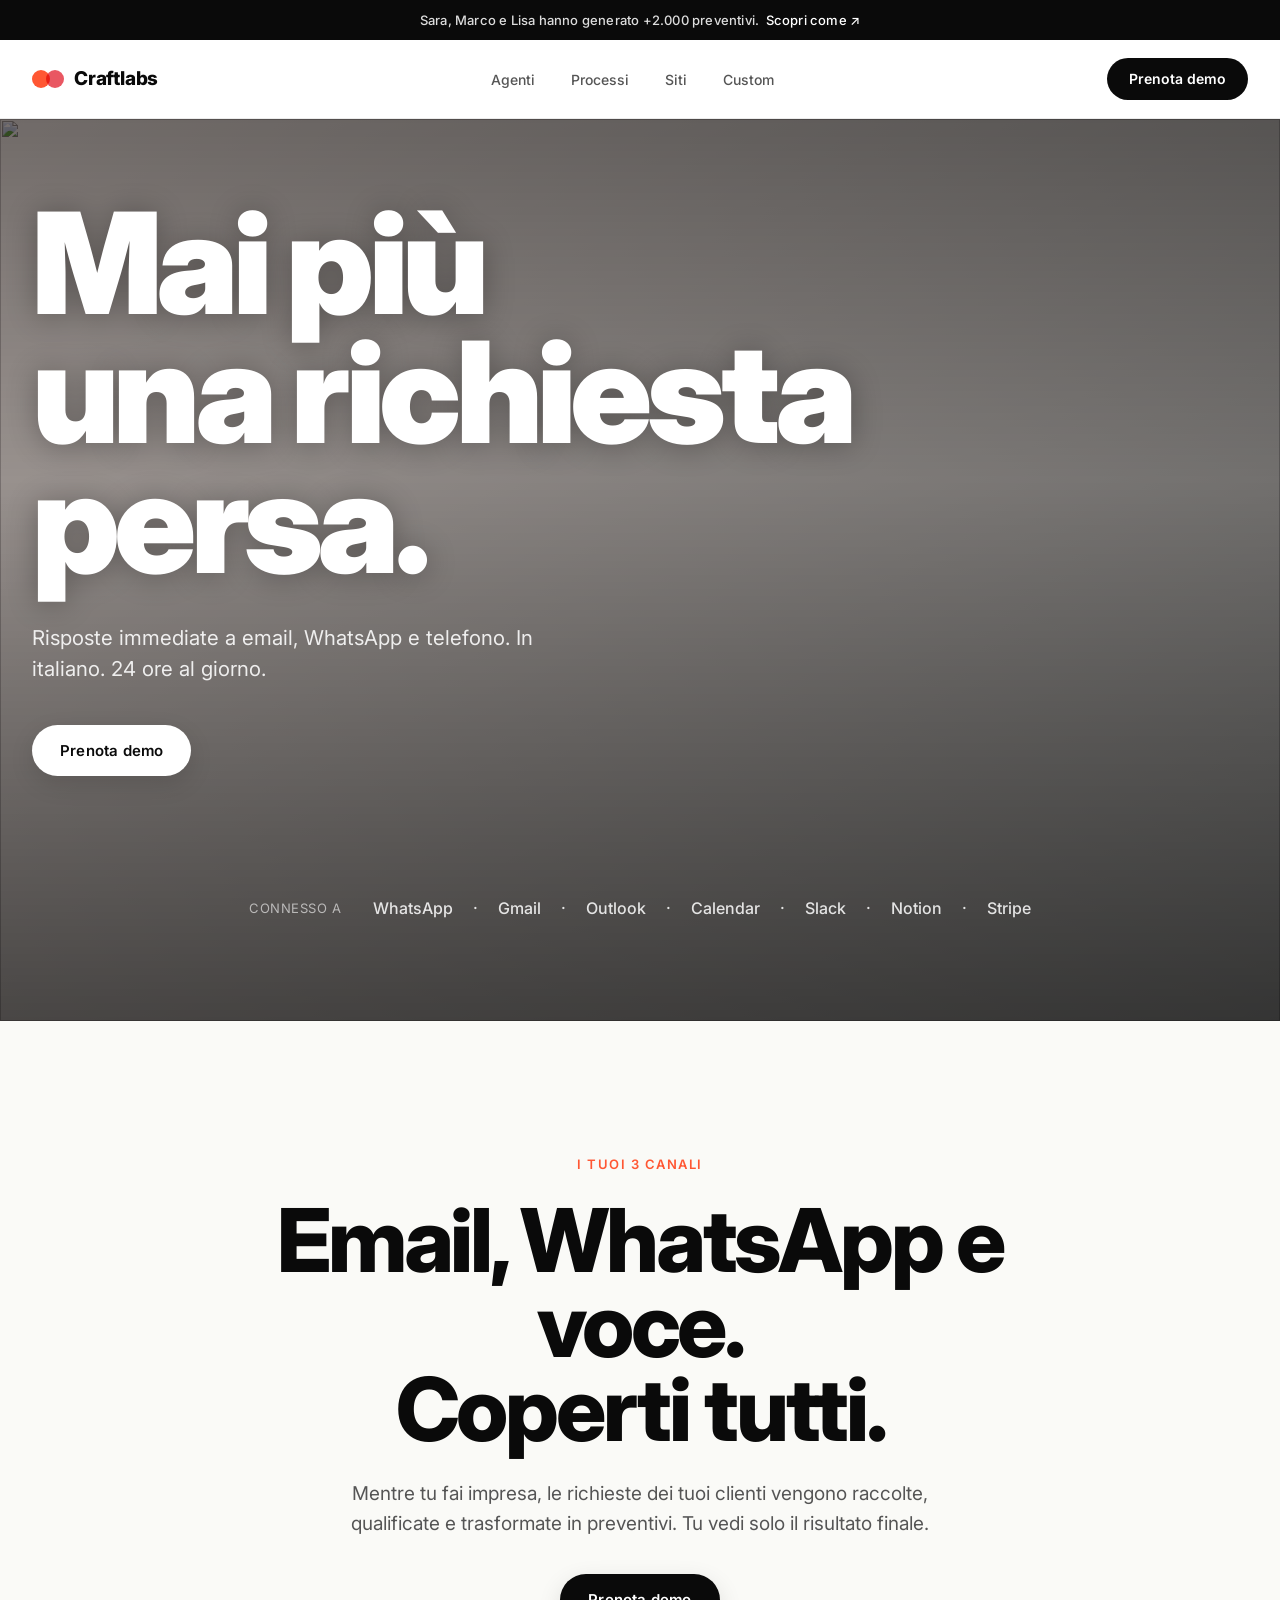
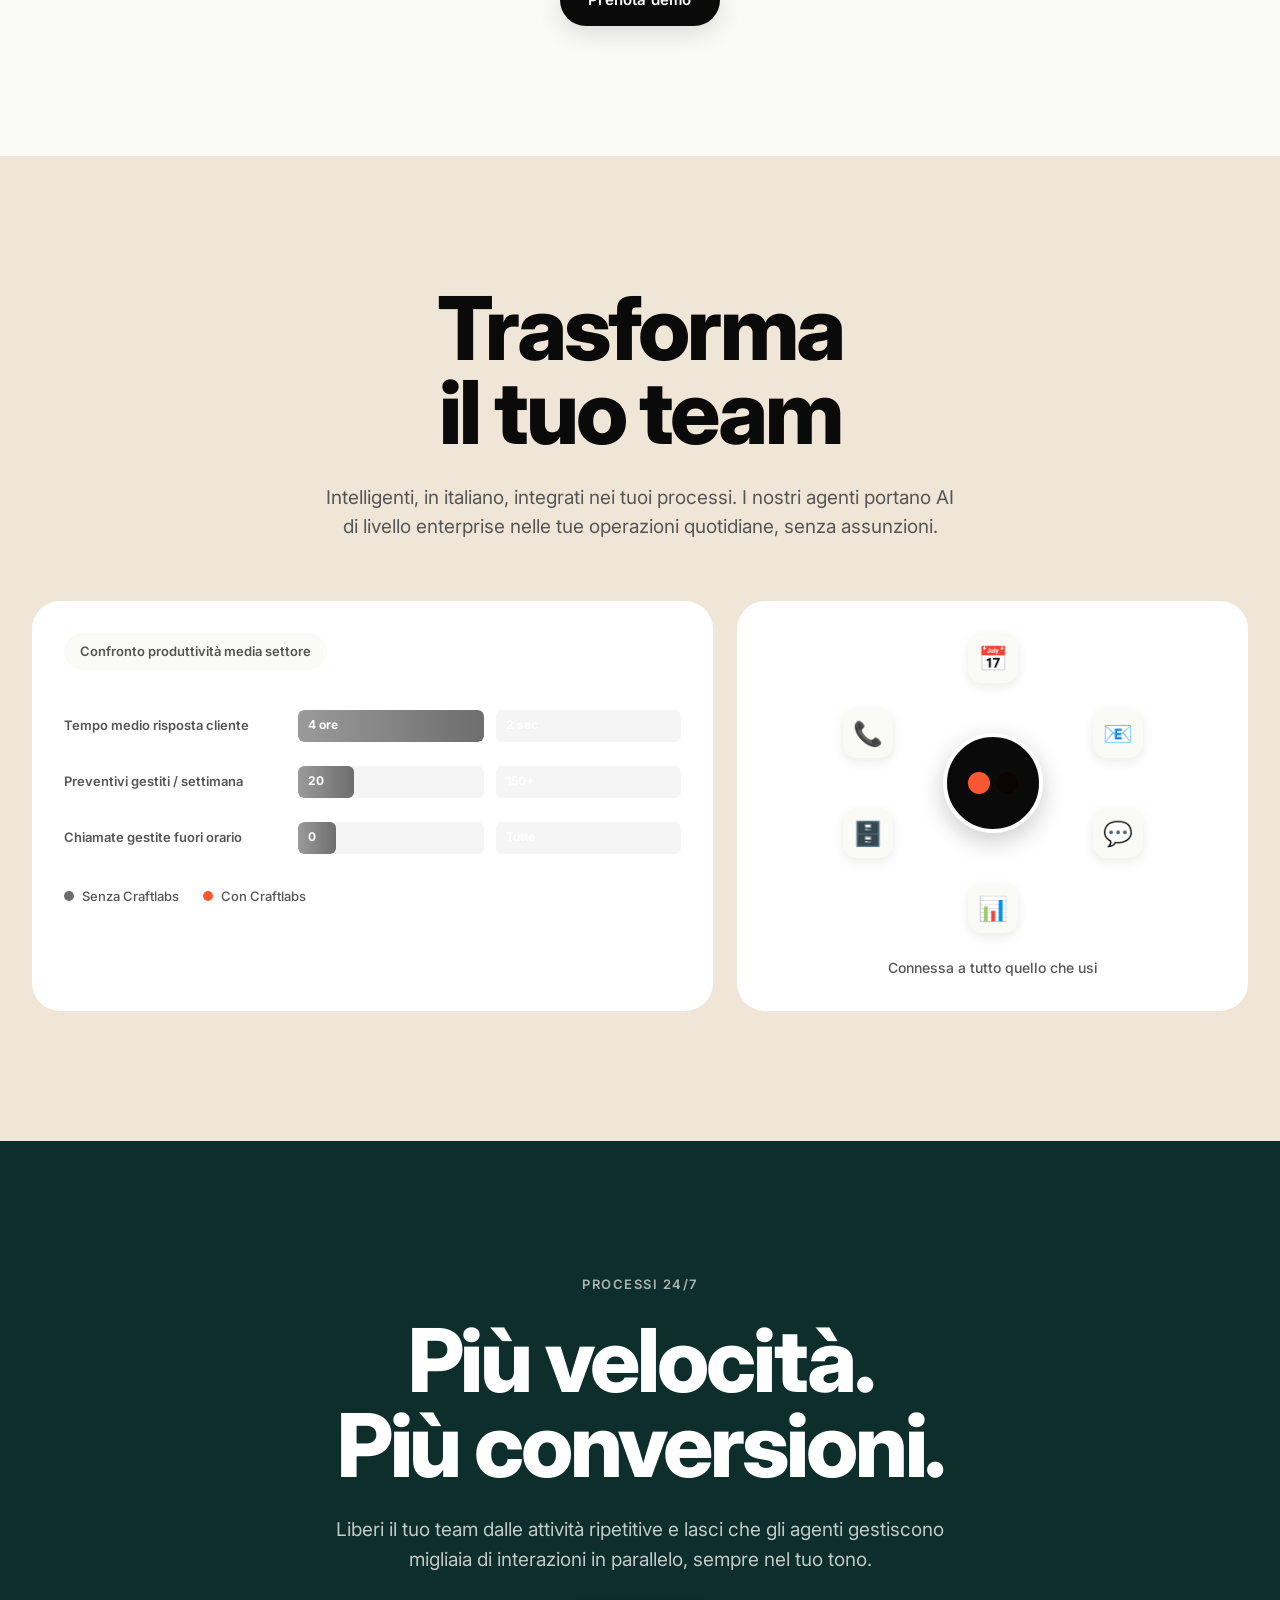
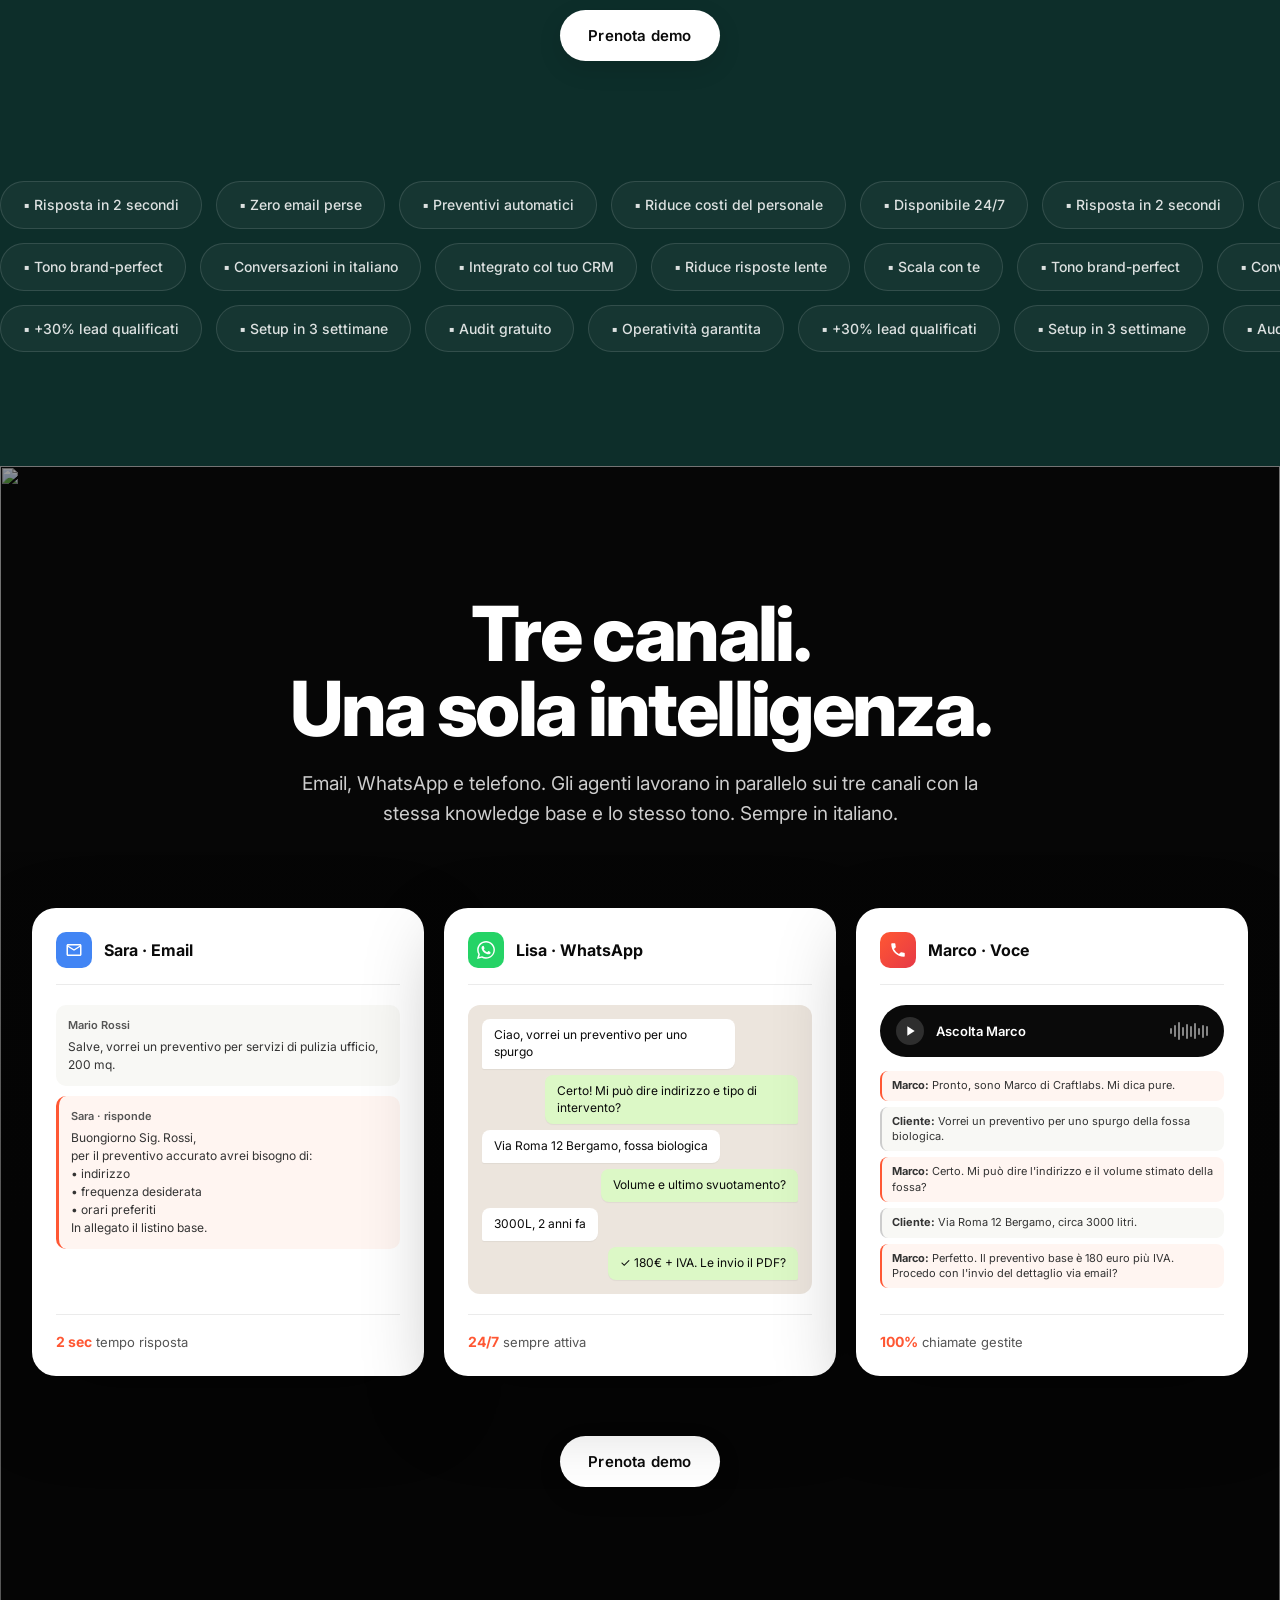
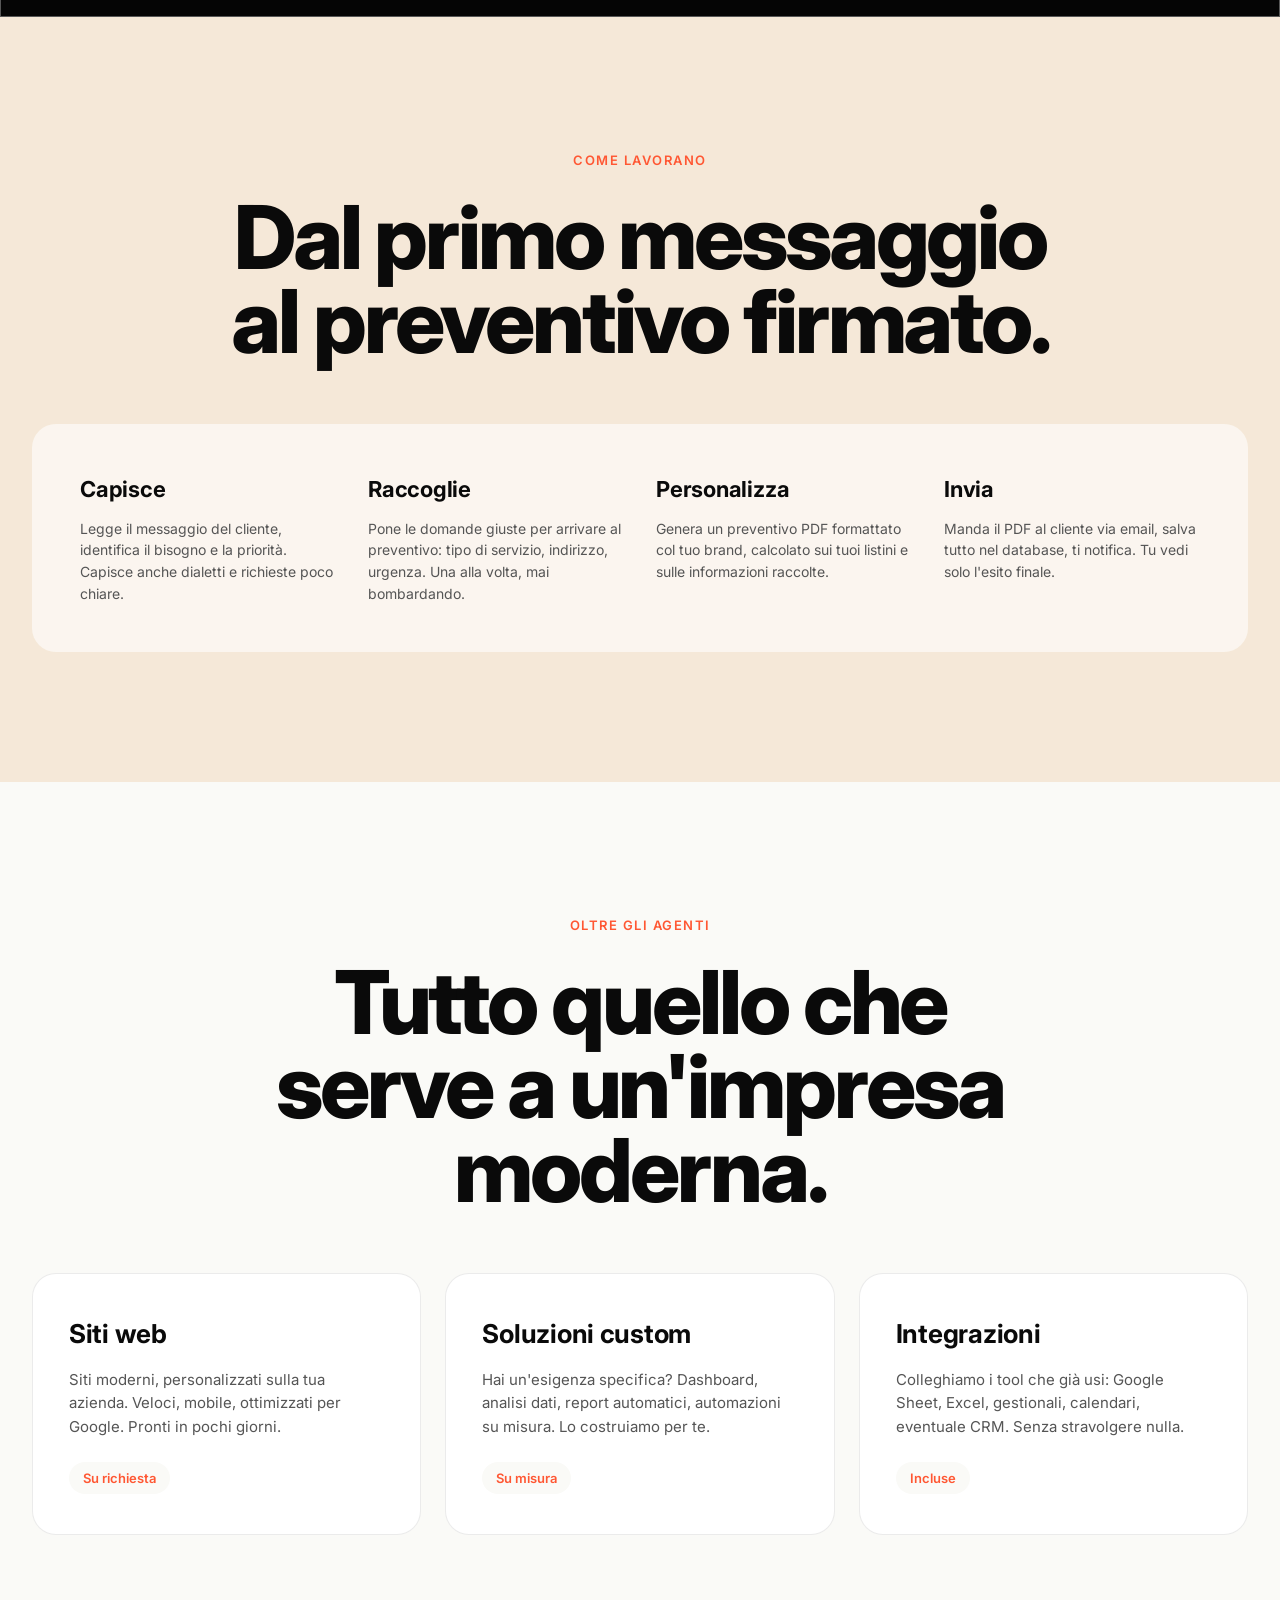
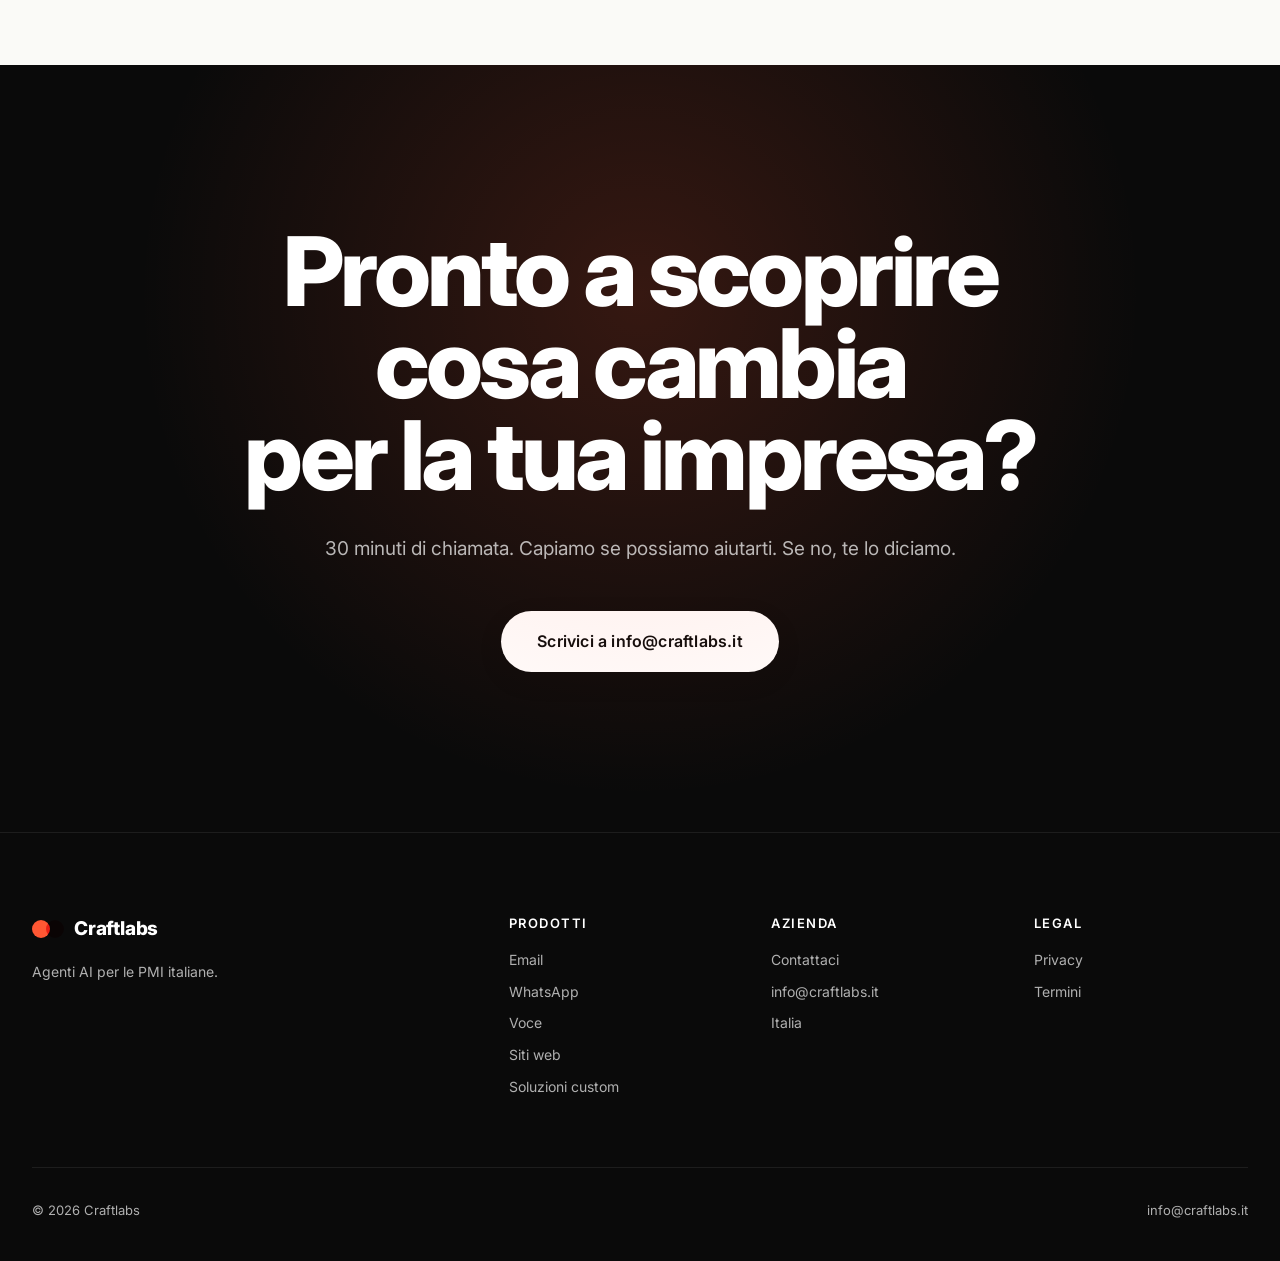
==== index.html @ 4e6e321c "Hero pain-driven 'Mai più una richiesta persa', grafico comparativo Senza/Con Craftlabs invece palli" ====
<!DOCTYPE html>
<html lang="it">
<head>
<meta charset="UTF-8">
<meta name="viewport" content="width=device-width, initial-scale=1.0">
<title>Craftlabs — Agenti AI, risultati umani.</title>
<meta name="description" content="Craftlabs costruisce agenti AI che gestiscono email, WhatsApp e telefonate per le PMI italiane. 24/7. In italiano. Risultati umani.">
<link rel="icon" type="image/svg+xml" href="data:image/svg+xml,<svg xmlns='http://www.w3.org/2000/svg' viewBox='0 0 100 100'><rect width='100' height='100' rx='20' fill='%230a0a0a'/><circle cx='35' cy='50' r='14' fill='%23ff5733'/><circle cx='65' cy='50' r='14' fill='%23e63946' opacity='0.85'/></svg>">
<link rel="preconnect" href="https://fonts.googleapis.com">
<link rel="preconnect" href="https://fonts.gstatic.com" crossorigin>
<link href="https://fonts.googleapis.com/css2?family=Inter:wght@300;400;500;600;700;800;900&display=swap" rel="stylesheet">
<link rel="stylesheet" href="style.css">
</head>
<body>

<!-- TOP ANNOUNCEMENT BAR -->
<div class="topbar">
  <a href="#contatti" class="topbar-link">
    Sara, Marco e Lisa hanno generato +2.000 preventivi.&nbsp;
    <span class="tb-arrow">Scopri come ↗</span>
  </a>
</div>

<!-- NAV -->
<nav class="nav">
  <div class="nav-inner">
    <a href="#" class="brand">
      <span class="brand-mark">
        <span class="bm-dot bm-dot-1"></span>
        <span class="bm-dot bm-dot-2"></span>
      </span>
      <span class="brand-text">Craftlabs</span>
    </a>
    <ul class="nav-links">
      <li><a href="#agenti">Agenti</a></li>
      <li><a href="#processi">Processi</a></li>
      <li><a href="#siti">Siti</a></li>
      <li><a href="#custom">Custom</a></li>
    </ul>
    <a href="#contatti" class="nav-cta">Prenota demo</a>
  </div>
</nav>

<!-- HERO — Mars background -->
<section class="hero">
  <div class="hero-bg">
    <img src="https://images.unsplash.com/photo-1614728263952-84ea256f9679?w=2400&q=80" alt="" loading="eager">
    <div class="hero-overlay"></div>
  </div>
  <div class="hero-content">
    <h1 class="hero-title">
      Mai più<br>
      una richiesta persa.
    </h1>
    <p class="hero-sub">Risposte immediate a email, WhatsApp e telefono. In italiano. 24 ore al giorno.</p>
    <div class="hero-cta">
      <a href="#contatti" class="btn-pill">Prenota demo</a>
    </div>
  </div>
  <div class="hero-logos">
    <span class="hl-label">Connesso a</span>
    <div class="hl-row">
      <span>WhatsApp</span>
      <span>·</span>
      <span>Gmail</span>
      <span>·</span>
      <span>Outlook</span>
      <span>·</span>
      <span>Calendar</span>
      <span>·</span>
      <span>Slack</span>
      <span>·</span>
      <span>Notion</span>
      <span>·</span>
      <span>Stripe</span>
    </div>
  </div>
</section>

<!-- INTRO Light section -->
<section id="agenti" class="section section-light">
  <div class="container narrow">
    <span class="eyebrow">I tuoi 3 canali</span>
    <h2 class="display-h">Email, WhatsApp e voce.<br>Coperti tutti.</h2>
    <p class="display-p">Mentre tu fai impresa, le richieste dei tuoi clienti vengono raccolte, qualificate e trasformate in preventivi. Tu vedi solo il risultato finale.</p>
    <a href="#contatti" class="btn-pill btn-dark">Prenota demo</a>
  </div>
</section>

<!-- TRASFORMA IL TUO TEAM — beige -->
<section class="section section-beige">
  <div class="container narrow">
    <h2 class="display-h dark">Trasforma<br>il tuo team</h2>
    <p class="display-p">Intelligenti, in italiano, integrati nei tuoi processi. I nostri agenti portano AI di livello enterprise nelle tue operazioni quotidiane, senza assunzioni.</p>
  </div>

  <div class="container">
    <div class="transform-grid">
      <div class="t-card t-chart">
        <div class="t-card-head">Confronto produttività media settore</div>
        <div class="t-stats">
          <div class="t-stat-row">
            <div class="t-stat-label">Tempo medio risposta cliente</div>
            <div class="t-stat-bar">
              <div class="t-stat-fill t-stat-old" style="width: 100%">
                <span>4 ore</span>
              </div>
            </div>
            <div class="t-stat-bar">
              <div class="t-stat-fill t-stat-new" style="width: 8%">
                <span>2 sec</span>
              </div>
            </div>
          </div>
          <div class="t-stat-row">
            <div class="t-stat-label">Preventivi gestiti / settimana</div>
            <div class="t-stat-bar">
              <div class="t-stat-fill t-stat-old" style="width: 30%">
                <span>20</span>
              </div>
            </div>
            <div class="t-stat-bar">
              <div class="t-stat-fill t-stat-new" style="width: 100%">
                <span>150+</span>
              </div>
            </div>
          </div>
          <div class="t-stat-row">
            <div class="t-stat-label">Chiamate gestite fuori orario</div>
            <div class="t-stat-bar">
              <div class="t-stat-fill t-stat-old" style="width: 0%">
                <span>0</span>
              </div>
            </div>
            <div class="t-stat-bar">
              <div class="t-stat-fill t-stat-new" style="width: 100%">
                <span>Tutte</span>
              </div>
            </div>
          </div>
          <div class="t-stat-legend">
            <span class="t-legend-item"><i class="t-dot t-dot-old"></i> Senza Craftlabs</span>
            <span class="t-legend-item"><i class="t-dot t-dot-new"></i> Con Craftlabs</span>
          </div>
        </div>
      </div>

      <div class="t-card t-network">
        <div class="t-network-orbit">
          <div class="orbit-center orbit-center-logo">
            <span class="oc-mark">
              <span class="bm-dot bm-dot-1"></span>
              <span class="bm-dot bm-dot-2"></span>
            </span>
          </div>
          <div class="orbit-app oa-1">📅</div>
          <div class="orbit-app oa-2">📧</div>
          <div class="orbit-app oa-3">💬</div>
          <div class="orbit-app oa-4">📊</div>
          <div class="orbit-app oa-5">🗄️</div>
          <div class="orbit-app oa-6">📞</div>
        </div>
        <div class="t-network-cap">Connessa a tutto quello che usi</div>
      </div>
    </div>
  </div>
</section>

<!-- AMPLIFY INTELLIGENCE — dark teal -->
<section id="processi" class="section section-teal">
  <div class="container narrow">
    <span class="eyebrow-light">Processi 24/7</span>
    <h2 class="display-h light">Più velocità.<br>Più conversioni.</h2>
    <p class="display-p light">Liberi il tuo team dalle attività ripetitive e lasci che gli agenti gestiscono migliaia di interazioni in parallelo, sempre nel tuo tono.</p>
    <a href="#contatti" class="btn-pill btn-light">Prenota demo</a>
  </div>

  <div class="chips-area">
    <div class="chip-row chip-row-1">
      <span class="chip">▪ Risposta in 2 secondi</span>
      <span class="chip">▪ Zero email perse</span>
      <span class="chip">▪ Preventivi automatici</span>
      <span class="chip">▪ Riduce costi del personale</span>
      <span class="chip">▪ Disponibile 24/7</span>
      <span class="chip">▪ Risposta in 2 secondi</span>
      <span class="chip">▪ Zero email perse</span>
      <span class="chip">▪ Preventivi automatici</span>
    </div>
    <div class="chip-row chip-row-2">
      <span class="chip">▪ Tono brand-perfect</span>
      <span class="chip">▪ Conversazioni in italiano</span>
      <span class="chip">▪ Integrato col tuo CRM</span>
      <span class="chip">▪ Riduce risposte lente</span>
      <span class="chip">▪ Scala con te</span>
      <span class="chip">▪ Tono brand-perfect</span>
      <span class="chip">▪ Conversazioni in italiano</span>
      <span class="chip">▪ Integrato col tuo CRM</span>
    </div>
    <div class="chip-row chip-row-1">
      <span class="chip">▪ +30% lead qualificati</span>
      <span class="chip">▪ Setup in 3 settimane</span>
      <span class="chip">▪ Audit gratuito</span>
      <span class="chip">▪ Operatività garantita</span>
      <span class="chip">▪ +30% lead qualificati</span>
      <span class="chip">▪ Setup in 3 settimane</span>
      <span class="chip">▪ Audit gratuito</span>
      <span class="chip">▪ Operatività garantita</span>
    </div>
  </div>
</section>

<!-- VEDI GLI AGENTI AL LAVORO — Mars background, 3 canali bilanciati -->
<section class="section section-mars-triple">
  <div class="hero-bg">
    <img src="https://images.unsplash.com/photo-1614732414444-096e5f1122d5?w=2400&q=80" alt="" loading="lazy">
    <div class="hero-overlay light-overlay"></div>
  </div>

  <div class="container triple-content">
    <div class="triple-head">
      <h2>Tre canali.<br>Una sola intelligenza.</h2>
      <p>Email, WhatsApp e telefono. Gli agenti lavorano in parallelo sui tre canali con la stessa knowledge base e lo stesso tono. Sempre in italiano.</p>
    </div>

    <div class="triple-grid">

      <!-- EMAIL DEMO -->
      <div class="demo-card">
        <div class="demo-card-head">
          <div class="dc-icon dc-email">
            <svg viewBox="0 0 24 24" width="18" height="18"><path fill="currentColor" d="M22 6c0-1.1-.9-2-2-2H4c-1.1 0-2 .9-2 2v12c0 1.1.9 2 2 2h16c1.1 0 2-.9 2-2zm-2 0l-8 5l-8-5zm0 12H4V8l8 5l8-5z"/></svg>
          </div>
          <div class="dc-title">Sara · Email</div>
        </div>
        <div class="demo-card-body">
          <div class="email-thread">
            <div class="et-msg et-in">
              <div class="et-from">Mario Rossi</div>
              <div class="et-text">Salve, vorrei un preventivo per servizi di pulizia ufficio, 200 mq.</div>
            </div>
            <div class="et-msg et-out">
              <div class="et-from">Sara · risponde</div>
              <div class="et-text">Buongiorno Sig. Rossi,<br>per il preventivo accurato avrei bisogno di:<br>• indirizzo<br>• frequenza desiderata<br>• orari preferiti<br>In allegato il listino base.</div>
            </div>
          </div>
        </div>
        <div class="demo-card-foot"><b>2 sec</b> tempo risposta</div>
      </div>

      <!-- WHATSAPP DEMO -->
      <div class="demo-card demo-card-wa">
        <div class="demo-card-head">
          <div class="dc-icon dc-wa">
            <svg viewBox="0 0 24 24" width="18" height="18"><path fill="currentColor" d="M17.5 14.4c-.3-.1-1.7-.9-2-1c-.3-.1-.5-.1-.7.2c-.2.3-.8 1-.9 1.2c-.2.2-.3.2-.6.1c-.3-.2-1.3-.5-2.4-1.5c-.9-.8-1.5-1.8-1.7-2.1c-.2-.3 0-.5.1-.6c.1-.1.3-.3.4-.5c.2-.2.2-.3.3-.5c.1-.2 0-.4 0-.5c0-.2-.7-1.6-.9-2.2c-.2-.6-.5-.5-.7-.5h-.6c-.2 0-.5.1-.8.4C6.7 7.2 6 7.9 6 9.4c0 1.5 1.1 2.9 1.2 3.1c.1.2 2.1 3.2 5.1 4.5c.7.3 1.3.5 1.7.6c.7.2 1.4.2 1.9.1c.6-.1 1.8-.7 2-1.4c.2-.7.2-1.3.2-1.4c-.1-.1-.3-.2-.6-.4M12 21.8h0c-1.8 0-3.5-.5-5-1.4l-.4-.2l-3.7 1l1-3.6l-.2-.4c-1-1.6-1.5-3.4-1.5-5.3c0-5.4 4.4-9.9 9.9-9.9c2.6 0 5.1 1 7 2.9c1.9 1.9 2.9 4.4 2.9 7c0 5.5-4.4 9.9-9.9 9.9m8.4-18.3C18.2 1.2 15.2 0 12.1 0C5.5 0 .2 5.3.2 11.9c0 2.1.5 4.1 1.6 5.9L0 24l6.3-1.7c1.7.9 3.7 1.4 5.7 1.4h0c6.6 0 11.9-5.3 11.9-11.9c0-3.1-1.2-6.1-3.5-8.4"/></svg>
          </div>
          <div class="dc-title">Lisa · WhatsApp</div>
        </div>
        <div class="demo-card-body">
          <div class="wa-screen">
            <div class="wa-bubble wa-in">Ciao, vorrei un preventivo per uno spurgo</div>
            <div class="wa-bubble wa-out">Certo! Mi può dire indirizzo e tipo di intervento?</div>
            <div class="wa-bubble wa-in">Via Roma 12 Bergamo, fossa biologica</div>
            <div class="wa-bubble wa-out">Volume e ultimo svuotamento?</div>
            <div class="wa-bubble wa-in">3000L, 2 anni fa</div>
            <div class="wa-bubble wa-out">✓ 180€ + IVA. Le invio il PDF?</div>
          </div>
        </div>
        <div class="demo-card-foot"><b>24/7</b> sempre attiva</div>
      </div>

      <!-- VOICE DEMO -->
      <div class="demo-card">
        <div class="demo-card-head">
          <div class="dc-icon dc-voice">
            <svg viewBox="0 0 24 24" width="18" height="18"><path fill="currentColor" d="M20 15.5c-1.25 0-2.45-.2-3.57-.57a1 1 0 0 0-1.02.24l-2.2 2.2a15.05 15.05 0 0 1-6.59-6.58l2.2-2.21a.96.96 0 0 0 .25-1A11.36 11.36 0 0 1 8.5 4a1 1 0 0 0-1-1H4a1 1 0 0 0-1 1c0 9.39 7.61 17 17 17a1 1 0 0 0 1-1v-3.5a1 1 0 0 0-1-1Z"/></svg>
          </div>
          <div class="dc-title">Marco · Voce</div>
        </div>
        <div class="demo-card-body voice-body">
          <button class="play-row" id="playMarco" aria-label="Ascolta Marco">
            <span class="play-icon">
              <svg viewBox="0 0 24 24" width="16" height="16"><path fill="#fff" d="M8 5v14l11-7z"/></svg>
            </span>
            <span class="play-label">Ascolta Marco</span>
            <span class="audio-bars audio-bars-sm">
              <span style="height:30%"></span><span style="height:60%"></span>
              <span style="height:90%"></span><span style="height:45%"></span>
              <span style="height:75%"></span><span style="height:55%"></span>
              <span style="height:80%"></span><span style="height:35%"></span>
              <span style="height:65%"></span><span style="height:50%"></span>
            </span>
          </button>
          <div class="voice-trans">
            <div class="vt-line vt-bot"><b>Marco:</b> Pronto, sono Marco di Craftlabs. Mi dica pure.</div>
            <div class="vt-line vt-user"><b>Cliente:</b> Vorrei un preventivo per uno spurgo della fossa biologica.</div>
            <div class="vt-line vt-bot"><b>Marco:</b> Certo. Mi può dire l'indirizzo e il volume stimato della fossa?</div>
            <div class="vt-line vt-user"><b>Cliente:</b> Via Roma 12 Bergamo, circa 3000 litri.</div>
            <div class="vt-line vt-bot"><b>Marco:</b> Perfetto. Il preventivo base è 180 euro più IVA. Procedo con l'invio del dettaglio via email?</div>
          </div>
        </div>
        <div class="demo-card-foot"><b>100%</b> chiamate gestite</div>
      </div>

    </div>

    <div class="triple-cta">
      <a href="#contatti" class="btn-pill btn-light">Prenota demo</a>
    </div>
  </div>
</section>

<!-- COME FUNZIONA — cream -->
<section class="section section-cream">
  <div class="container narrow">
    <span class="eyebrow">Come lavorano</span>
    <h2 class="display-h dark">Dal primo messaggio<br>al preventivo firmato.</h2>
  </div>

  <div class="container">
    <div class="process-cols">
      <div class="proc-col">
        <h3>Capisce</h3>
        <p>Legge il messaggio del cliente, identifica il bisogno e la priorità. Capisce anche dialetti e richieste poco chiare.</p>
      </div>
      <div class="proc-col">
        <h3>Raccoglie</h3>
        <p>Pone le domande giuste per arrivare al preventivo: tipo di servizio, indirizzo, urgenza. Una alla volta, mai bombardando.</p>
      </div>
      <div class="proc-col">
        <h3>Personalizza</h3>
        <p>Genera un preventivo PDF formattato col tuo brand, calcolato sui tuoi listini e sulle informazioni raccolte.</p>
      </div>
      <div class="proc-col">
        <h3>Invia</h3>
        <p>Manda il PDF al cliente via email, salva tutto nel database, ti notifica. Tu vedi solo l'esito finale.</p>
      </div>
    </div>
  </div>

</section>

<!-- ALTRO CHE FACCIAMO — light -->
<section id="siti" class="section section-light">
  <div class="container narrow">
    <span class="eyebrow">Oltre gli agenti</span>
    <h2 class="display-h">Tutto quello che<br>serve a un'impresa<br>moderna.</h2>
  </div>

  <div class="container">
    <div class="extra-grid">
      <div class="extra-card">
        <h3>Siti web</h3>
        <p>Siti moderni, personalizzati sulla tua azienda. Veloci, mobile, ottimizzati per Google. Pronti in pochi giorni.</p>
        <span class="ec-pill">Su richiesta</span>
      </div>
      <div class="extra-card" id="custom">
        <h3>Soluzioni custom</h3>
        <p>Hai un'esigenza specifica? Dashboard, analisi dati, report automatici, automazioni su misura. Lo costruiamo per te.</p>
        <span class="ec-pill">Su misura</span>
      </div>
      <div class="extra-card">
        <h3>Integrazioni</h3>
        <p>Colleghiamo i tool che già usi: Google Sheet, Excel, gestionali, calendari, eventuale CRM. Senza stravolgere nulla.</p>
        <span class="ec-pill">Incluse</span>
      </div>
    </div>
  </div>
</section>

<!-- CTA FINAL -->
<section id="contatti" class="cta-final">
  <div class="container narrow">
    <h2 class="cta-h">Pronto a scoprire<br>cosa cambia<br>per la tua impresa?</h2>
    <p class="cta-p">30 minuti di chiamata. Capiamo se possiamo aiutarti. Se no, te lo diciamo.</p>
    <a href="mailto:info@craftlabs.it?subject=Vorrei prenotare una demo" class="btn-pill btn-light big">Scrivici a info@craftlabs.it</a>
  </div>
</section>

<!-- FOOTER -->
<footer>
  <div class="container">
    <div class="ft-grid">
      <div class="ft-brand">
        <div class="brand">
          <span class="brand-mark">
            <span class="bm-dot bm-dot-1"></span>
            <span class="bm-dot bm-dot-2"></span>
          </span>
          <span class="brand-text">Craftlabs</span>
        </div>
        <p class="ft-tag">Agenti AI per le PMI italiane.</p>
      </div>

      <div class="ft-col">
        <h4>Prodotti</h4>
        <a href="#agenti">Email</a>
        <a href="#agenti">WhatsApp</a>
        <a href="#agenti">Voce</a>
        <a href="#siti">Siti web</a>
        <a href="#custom">Soluzioni custom</a>
      </div>

      <div class="ft-col">
        <h4>Azienda</h4>
        <a href="#contatti">Contattaci</a>
        <a href="mailto:info@craftlabs.it">info@craftlabs.it</a>
        <span>Italia</span>
      </div>

      <div class="ft-col">
        <h4>Legal</h4>
        <a href="#">Privacy</a>
        <a href="#">Termini</a>
      </div>
    </div>

    <div class="ft-bottom">
      <span>© 2026 Craftlabs</span>
      <span>info@craftlabs.it</span>
    </div>
  </div>
</footer>

<script src="script.js"></script>
</body>
</html>
---- style.css ----
/* ─── DESIGN SYSTEM (stile 11x.ai adattato) ────────────────────────────── */
:root {
  --bg: #fafaf7;
  --black: #0a0a0a;
  --black-soft: #1a1a1a;
  --beige: #f0e6d8;
  --cream: #f5e8d8;
  --teal: #0d2e2a;
  --teal-2: #114842;
  --mars: #ff5733;
  --mars-2: #e63946;
  --text: #0a0a0a;
  --text-soft: #555;
  --text-light: #ededed;
  --text-light-soft: #b0b0b0;
  --border: rgba(0,0,0,0.08);
  --border-light: rgba(255,255,255,0.12);
}

* { margin: 0; padding: 0; box-sizing: border-box; }
html { scroll-behavior: smooth; }
body {
  font-family: 'Inter', -apple-system, system-ui, sans-serif;
  font-size: 16px;
  line-height: 1.55;
  color: var(--text);
  background: var(--bg);
  -webkit-font-smoothing: antialiased;
}
img { max-width: 100%; display: block; }
a { color: inherit; text-decoration: none; }
ul { list-style: none; }
button { font: inherit; cursor: pointer; border: none; }

.container { max-width: 1280px; margin: 0 auto; padding: 0 32px; }
.container.narrow { max-width: 920px; text-align: center; }

/* ─── TOP ANNOUNCEMENT BAR ──────────────────────────────────────────────── */
.topbar {
  background: var(--black);
  color: #ddd;
  text-align: center;
  font-size: 13px;
  padding: 10px 16px;
  font-weight: 500;
  letter-spacing: 0.2px;
}
.topbar-link { color: #ddd; transition: color 0.2s; }
.topbar-link:hover { color: #fff; }
.tb-arrow { color: #fff; }

/* ─── NAV ──────────────────────────────────────────────────────────────── */
.nav {
  position: sticky; top: 0; z-index: 100;
  background: rgba(255,255,255,0.92);
  backdrop-filter: saturate(180%) blur(20px);
  border-bottom: 1px solid var(--border);
}
.nav-inner {
  max-width: 1280px; margin: 0 auto; padding: 18px 32px;
  display: flex; align-items: center; justify-content: space-between; gap: 32px;
}
.brand { display: flex; align-items: center; gap: 10px; }
.brand-mark {
  width: 32px; height: 32px;
  position: relative;
  display: inline-block;
}
.bm-dot {
  position: absolute;
  border-radius: 50%;
  top: 50%; transform: translateY(-50%);
}
.bm-dot-1 {
  width: 18px; height: 18px;
  background: var(--mars);
  left: 0;
}
.bm-dot-2 {
  width: 18px; height: 18px;
  background: var(--mars-2);
  right: 0;
  mix-blend-mode: multiply;
  opacity: 0.85;
}
.brand-text {
  font-weight: 800;
  font-size: 19px;
  letter-spacing: -0.01em;
  color: var(--black);
}
.nav-links {
  display: flex; gap: 36px; align-items: center;
  flex: 1;
  justify-content: center;
}
.nav-links a {
  font-size: 14px; font-weight: 500;
  color: var(--text-soft);
  transition: color 0.2s;
}
.nav-links a:hover { color: var(--black); }
.nav-cta {
  background: var(--black); color: #fff;
  padding: 10px 22px; border-radius: 100px;
  font-size: 14px; font-weight: 600;
  transition: background 0.2s, transform 0.2s;
}
.nav-cta:hover { background: var(--mars); transform: translateY(-1px); }
@media (max-width: 900px) { .nav-links { display: none; } }

/* ─── BUTTONS ──────────────────────────────────────────────────────────── */
.btn-pill {
  display: inline-block;
  background: #fff; color: var(--black);
  padding: 14px 28px;
  border-radius: 100px;
  font-size: 15px; font-weight: 600;
  letter-spacing: 0.2px;
  transition: transform 0.2s, box-shadow 0.3s, background 0.2s;
  box-shadow: 0 8px 24px rgba(0,0,0,0.12);
}
.btn-pill:hover { transform: translateY(-2px); box-shadow: 0 12px 32px rgba(0,0,0,0.18); }
.btn-pill.btn-dark { background: var(--black); color: #fff; }
.btn-pill.btn-dark:hover { background: var(--mars); }
.btn-pill.btn-light { background: #fff; color: var(--black); }
.btn-pill.big { padding: 18px 36px; font-size: 16px; }

/* ─── HERO ─────────────────────────────────────────────────────────────── */
.hero {
  position: relative;
  min-height: 88vh;
  display: flex; flex-direction: column; justify-content: center;
  overflow: hidden;
  padding: 80px 0 100px;
}
.hero-bg {
  position: absolute; inset: 0;
  z-index: 0;
}
.hero-bg img {
  width: 100%; height: 100%;
  object-fit: cover;
  filter: saturate(0.85);
}
.hero-overlay {
  position: absolute; inset: 0;
  background:
    linear-gradient(180deg, rgba(0,0,0,0.55) 0%, rgba(0,0,0,0.35) 40%, rgba(0,0,0,0.65) 100%),
    linear-gradient(135deg, rgba(255,87,51,0.08) 0%, rgba(0,0,0,0.4) 100%);
}
.hero-overlay.light-overlay {
  background: linear-gradient(180deg, rgba(0,0,0,0.4) 0%, rgba(0,0,0,0.55) 100%);
}
.hero-content {
  position: relative; z-index: 2;
  max-width: 1280px; margin: 0 auto; padding: 0 32px;
  color: #fff;
  flex: 1;
  display: flex; flex-direction: column; justify-content: center;
}
.hero-title {
  font-size: clamp(56px, 11vw, 156px);
  font-weight: 900;
  letter-spacing: -0.04em;
  line-height: 0.92;
  color: #fff;
  margin-bottom: 36px;
  max-width: 18ch;
  text-shadow: 0 2px 30px rgba(0,0,0,0.3);
}
.hero-sub {
  font-size: clamp(17px, 1.6vw, 21px);
  color: rgba(255,255,255,0.88);
  max-width: 540px;
  margin-bottom: 40px;
  line-height: 1.5;
  font-weight: 400;
}
.hero-cta { margin-bottom: 60px; }

.hero-logos {
  position: relative; z-index: 2;
  max-width: 1280px; margin: 0 auto; padding: 60px 32px 0;
  display: flex; align-items: center; gap: 32px;
  flex-wrap: wrap;
}
.hl-label {
  color: rgba(255,255,255,0.6);
  font-size: 13px;
  letter-spacing: 0.5px;
  text-transform: uppercase;
}
.hl-row {
  display: flex; gap: 20px;
  flex-wrap: wrap;
  color: rgba(255,255,255,0.85);
  font-weight: 500;
  font-size: 16px;
}

/* ─── SECTIONS BASE ────────────────────────────────────────────────────── */
.section { padding: 130px 0; position: relative; }
.section-light { background: var(--bg); color: var(--black); }
.section-beige { background: var(--beige); color: var(--black); }
.section-teal { background: var(--teal); color: var(--text-light); position: relative; overflow: hidden; }
.section-mars { background: var(--black); position: relative; overflow: hidden; min-height: 80vh; display: flex; align-items: center; padding: 130px 0; }
.section-cream { background: var(--cream); color: var(--black); }

.display-h {
  font-size: clamp(42px, 7vw, 88px);
  font-weight: 800;
  letter-spacing: -0.035em;
  line-height: 0.96;
  margin-bottom: 28px;
  color: var(--black);
}
.display-h.light { color: #fff; }
.display-h.dark { color: var(--black); }
.display-p {
  font-size: clamp(16px, 1.5vw, 19px);
  color: var(--text-soft);
  max-width: 640px; margin: 0 auto 36px;
  line-height: 1.55;
}
.display-p.light { color: rgba(255,255,255,0.75); }
.eyebrow {
  display: inline-block;
  font-size: 13px;
  text-transform: uppercase;
  letter-spacing: 1.5px;
  color: var(--mars);
  font-weight: 600;
  margin-bottom: 24px;
}
.eyebrow-light {
  display: inline-block;
  font-size: 13px;
  text-transform: uppercase;
  letter-spacing: 1.5px;
  color: rgba(255,255,255,0.65);
  font-weight: 600;
  margin-bottom: 24px;
}

/* ─── AGENTS GRID ──────────────────────────────────────────────────────── */
.agents-grid {
  display: grid; grid-template-columns: repeat(3, 1fr);
  gap: 24px;
  margin-top: 80px;
}
@media (max-width: 980px) { .agents-grid { grid-template-columns: 1fr; } }

.agent-card {
  border-radius: 24px;
  overflow: hidden;
  background: #fff;
  box-shadow: 0 1px 4px rgba(0,0,0,0.04), 0 12px 30px rgba(0,0,0,0.06);
  transition: transform 0.3s ease, box-shadow 0.3s ease;
  display: block;
  cursor: pointer;
}
.agent-card:hover {
  transform: translateY(-6px);
  box-shadow: 0 1px 4px rgba(0,0,0,0.06), 0 24px 50px rgba(0,0,0,0.12);
}
.agent-img {
  aspect-ratio: 4/5;
  background-size: cover;
  background-position: center top;
  position: relative;
}
.agent-pills {
  position: absolute; top: 18px; left: 18px;
  display: flex; flex-direction: column; gap: 8px;
  align-items: flex-start;
}
.agent-tag {
  background: rgba(0,0,0,0.55);
  backdrop-filter: blur(10px);
  color: #fff;
  padding: 6px 14px;
  border-radius: 100px;
  font-size: 12px;
  font-weight: 600;
  letter-spacing: 0.3px;
  display: inline-flex; align-items: center; gap: 6px;
}
.agent-tag.tag-active { background: rgba(255,87,51,0.85); }
.dot-live {
  width: 6px; height: 6px; border-radius: 50%;
  background: #fff;
  box-shadow: 0 0 0 0 rgba(255,255,255,0.6);
  animation: dotpulse 1.6s infinite;
}
@keyframes dotpulse {
  0% { box-shadow: 0 0 0 0 rgba(255,255,255,0.6); }
  70% { box-shadow: 0 0 0 8px rgba(255,255,255,0); }
  100% { box-shadow: 0 0 0 0 rgba(255,255,255,0); }
}
.agent-meta {
  padding: 28px 28px 32px;
}
.agent-meta h3 {
  font-size: 24px;
  font-weight: 700;
  letter-spacing: -0.015em;
  margin-bottom: 10px;
}
.ag-role { color: var(--text-soft); font-weight: 500; }
.agent-meta p {
  color: var(--text-soft);
  font-size: 15px;
  line-height: 1.55;
  margin-bottom: 16px;
}
.ag-arrow { color: var(--mars); font-weight: 600; font-size: 14px; }

/* ─── TRANSFORM (beige) ────────────────────────────────────────────────── */
.transform-grid {
  display: grid; grid-template-columns: 1.2fr 0.9fr;
  gap: 24px;
  margin-top: 60px;
}
@media (max-width: 980px) { .transform-grid { grid-template-columns: 1fr; } }
.t-card {
  background: #fff;
  border-radius: 28px;
  padding: 32px;
  min-height: 380px;
  position: relative;
  overflow: hidden;
}
.t-card-head {
  font-size: 13px;
  background: var(--bg);
  color: var(--text-soft);
  padding: 8px 16px;
  border-radius: 100px;
  display: inline-block;
  margin-bottom: 32px;
  font-weight: 600;
}
.t-chart-area {
  position: relative;
  height: 280px;
}
.t-svg { width: 100%; height: 100%; }
.t-chart-pin {
  position: absolute;
  width: 50px; height: 50px;
  border-radius: 50%;
  border: 4px solid #fff;
  box-shadow: 0 6px 16px rgba(0,0,0,0.15);
  background: #ddd;
}
.pin-dot {
  width: 100%; height: 100%; border-radius: 50%;
  background: var(--mars);
  position: relative;
}
.pin-dot::after {
  content: '';
  position: absolute; inset: 6px;
  border-radius: 50%;
  background: #fff;
}
.pin-dot-2 { background: var(--mars-2); }

/* COMPARATIVE STATS (replaces 2-dot chart) */
.t-stats {
  display: flex; flex-direction: column;
  gap: 24px;
  padding: 8px 0;
}
.t-stat-row {
  display: grid;
  grid-template-columns: 1.2fr 1fr 1fr;
  gap: 12px;
  align-items: center;
}
.t-stat-label {
  font-size: 13px;
  font-weight: 600;
  color: var(--text-soft);
}
.t-stat-bar {
  height: 32px;
  background: rgba(0,0,0,0.04);
  border-radius: 6px;
  position: relative;
  overflow: hidden;
}
.t-stat-fill {
  height: 100%;
  border-radius: 6px;
  display: flex;
  align-items: center;
  padding: 0 10px;
  min-width: 38px;
  transition: width 1s ease-out;
}
.t-stat-fill span {
  font-size: 12px;
  font-weight: 700;
  color: #fff;
  white-space: nowrap;
}
.t-stat-old { background: linear-gradient(90deg, #9a9a9a, #6e6e6e); }
.t-stat-new { background: var(--grad); }
.t-stat-legend {
  display: flex; gap: 24px;
  margin-top: 8px;
  font-size: 13px;
  color: var(--text-soft);
  font-weight: 500;
}
.t-legend-item { display: inline-flex; align-items: center; gap: 8px; }
.t-dot { width: 10px; height: 10px; border-radius: 50%; display: inline-block; }
.t-dot-old { background: #6e6e6e; }
.t-dot-new { background: var(--mars); }
@media (max-width: 600px) {
  .t-stat-row { grid-template-columns: 1fr; gap: 6px; }
  .t-stat-label { margin-bottom: 4px; }
}
.t-pin1 { left: 38%; top: 35%; }
.t-pin2 { left: 70%; top: 6%; }

/* network orbit */
.t-network {
  display: flex; flex-direction: column;
  align-items: center; justify-content: center;
  gap: 24px;
  background: #fff;
}
.t-network-orbit {
  position: relative;
  width: 300px; height: 300px;
}
.orbit-center {
  position: absolute;
  width: 100px; height: 100px;
  border-radius: 50%;
  top: 50%; left: 50%;
  transform: translate(-50%, -50%);
  background: var(--black);
  box-shadow: 0 8px 24px rgba(0,0,0,0.2);
  border: 4px solid #fff;
  z-index: 2;
  display: flex; align-items: center; justify-content: center;
}
.orbit-center-logo .oc-mark {
  position: relative;
  width: 50px; height: 28px;
  display: inline-block;
}
.orbit-center-logo .bm-dot {
  position: absolute;
  top: 50%; transform: translateY(-50%);
  width: 22px; height: 22px;
  border-radius: 50%;
}
.orbit-center-logo .bm-dot-1 { left: 0; background: var(--mars); }
.orbit-center-logo .bm-dot-2 { right: 0; background: var(--mars-2); mix-blend-mode: multiply; opacity: 0.85; }
.orbit-app {
  position: absolute;
  width: 50px; height: 50px;
  border-radius: 14px;
  background: var(--bg);
  display: flex; align-items: center; justify-content: center;
  font-size: 24px;
  box-shadow: 0 4px 12px rgba(0,0,0,0.08);
  animation: float 4s ease-in-out infinite;
}
.oa-1 { top: 0; left: 50%; transform: translateX(-50%); animation-delay: 0s; }
.oa-2 { top: 25%; right: 0; animation-delay: 0.5s; }
.oa-3 { bottom: 25%; right: 0; animation-delay: 1s; }
.oa-4 { bottom: 0; left: 50%; transform: translateX(-50%); animation-delay: 1.5s; }
.oa-5 { bottom: 25%; left: 0; animation-delay: 2s; }
.oa-6 { top: 25%; left: 0; animation-delay: 2.5s; }
@keyframes float {
  0%,100% { transform: translateY(0) translateX(var(--tx, 0)); }
  50% { transform: translateY(-8px) translateX(var(--tx, 0)); }
}
.oa-1, .oa-4 { --tx: -50%; }
.t-network-cap {
  font-size: 14px; color: var(--text-soft); font-weight: 500;
}

/* ─── TEAL section + chips ─────────────────────────────────────────────── */
.section-teal {
  padding: 130px 0 60px;
}
.chips-area {
  margin-top: 80px;
  position: relative;
  overflow: hidden;
  padding: 40px 0;
}
.chip-row {
  display: flex; gap: 14px;
  white-space: nowrap;
  margin-bottom: 14px;
  width: max-content;
}
.chip-row-1 { animation: marqueeL 60s linear infinite; }
.chip-row-2 { animation: marqueeR 60s linear infinite; }
@keyframes marqueeL {
  0% { transform: translateX(0); }
  100% { transform: translateX(-50%); }
}
@keyframes marqueeR {
  0% { transform: translateX(-50%); }
  100% { transform: translateX(0); }
}
.chip {
  display: inline-block;
  border: 1px solid var(--border-light);
  background: rgba(255,255,255,0.04);
  color: rgba(255,255,255,0.85);
  padding: 12px 22px;
  border-radius: 100px;
  font-size: 14px;
  font-weight: 500;
  flex-shrink: 0;
}

/* ─── TRIPLE SHOWCASE (Mars background, 3 canali bilanciati) ───────────── */
.section-mars-triple {
  background: var(--black);
  position: relative;
  overflow: hidden;
  padding: 130px 0;
}
.triple-content {
  position: relative; z-index: 2;
  text-align: center;
}
.triple-head {
  max-width: 720px;
  margin: 0 auto 80px;
  color: #fff;
  text-align: center;
}
.triple-head h2 {
  font-size: clamp(40px, 6vw, 76px);
  font-weight: 800;
  letter-spacing: -0.035em;
  line-height: 0.98;
  color: #fff;
  margin-bottom: 24px;
}
.triple-head p {
  font-size: clamp(16px, 1.5vw, 19px);
  color: rgba(255,255,255,0.8);
  line-height: 1.55;
}
.triple-grid {
  display: grid; grid-template-columns: repeat(3, 1fr);
  gap: 20px;
  margin-bottom: 60px;
}
@media (max-width: 980px) { .triple-grid { grid-template-columns: 1fr; } }

.demo-card {
  background: #fff;
  border-radius: 24px;
  padding: 24px;
  display: flex; flex-direction: column;
  text-align: left;
  min-height: 460px;
  box-shadow: 0 30px 80px rgba(0,0,0,0.3);
}
.demo-card-head {
  display: flex; align-items: center; gap: 12px;
  margin-bottom: 20px;
  padding-bottom: 16px;
  border-bottom: 1px solid var(--border);
}
.dc-icon {
  width: 36px; height: 36px;
  border-radius: 10px;
  display: flex; align-items: center; justify-content: center;
  color: #fff;
}
.dc-email { background: #4285F4; }
.dc-wa { background: #25D366; }
.dc-voice { background: linear-gradient(135deg, var(--mars), var(--mars-2)); }
.dc-title { font-weight: 700; font-size: 16px; }
.demo-card-body {
  flex: 1;
  display: flex; flex-direction: column;
  gap: 12px;
  overflow: hidden;
}
.demo-card-foot {
  margin-top: 20px;
  padding-top: 16px;
  border-top: 1px solid var(--border);
  font-size: 13px;
  color: var(--text-soft);
}
.demo-card-foot b { color: var(--mars); font-weight: 700; font-size: 14px; }
.triple-cta { text-align: center; }

/* EMAIL THREAD */
.email-thread {
  display: flex; flex-direction: column; gap: 10px;
  font-size: 12px;
}
.et-msg {
  background: #f8f8f5;
  border-radius: 10px;
  padding: 12px;
}
.et-msg.et-out {
  background: #fff5f1;
  border-left: 3px solid var(--mars);
}
.et-from { font-size: 11px; color: var(--text-soft); font-weight: 600; margin-bottom: 4px; }
.et-text { color: #333; line-height: 1.5; }

/* WHATSAPP CHAT */
.demo-card-wa .demo-card-body { background: #ECE5DD; border-radius: 12px; padding: 14px; gap: 6px; }
.wa-screen {
  display: flex; flex-direction: column;
  gap: 6px;
}
.wa-bubble {
  max-width: 80%; padding: 8px 12px;
  border-radius: 8px;
  font-size: 12px;
  line-height: 1.4;
  box-shadow: 0 1px 1px rgba(0,0,0,0.05);
}
.wa-bubble.wa-in { background: #fff; align-self: flex-start; border-bottom-left-radius: 2px; }
.wa-bubble.wa-out { background: #DCF8C6; align-self: flex-end; border-bottom-right-radius: 2px; }

/* VOICE DEMO */
.voice-body { gap: 14px; }
.play-row {
  display: flex; align-items: center; gap: 12px;
  padding: 12px 16px;
  background: var(--black);
  color: #fff;
  border-radius: 100px;
  font-weight: 600;
  font-size: 13px;
  transition: background 0.2s, transform 0.2s;
  align-self: stretch;
}
.play-row:hover { background: var(--mars); transform: translateY(-1px); }
.play-row.playing { background: var(--mars); }
.play-icon {
  width: 28px; height: 28px;
  border-radius: 50%;
  background: rgba(255,255,255,0.15);
  display: flex; align-items: center; justify-content: center;
  flex-shrink: 0;
}
.play-row.playing .play-icon svg { display: none; }
.play-row.playing .play-icon::before {
  content: '';
  width: 8px; height: 8px;
  background: #fff;
  border-radius: 1px;
}
.play-label { flex: 1; text-align: left; }
.audio-bars {
  display: flex; gap: 2px; align-items: center;
  height: 24px;
  flex-shrink: 0;
}
.audio-bars-sm { height: 20px; gap: 2px; }
.audio-bars span {
  width: 2px;
  background: #fff;
  border-radius: 2px;
  animation: audiopulse 1.4s ease-in-out infinite;
  opacity: 0.5;
}
.audio-bars span:nth-child(odd) { animation-delay: 0.2s; }
.audio-bars span:nth-child(3n) { animation-delay: 0.4s; }
.audio-bars span:nth-child(5n) { animation-delay: 0.6s; }
.play-row.playing .audio-bars span { opacity: 1; background: #fff; }
@keyframes audiopulse {
  0%, 100% { transform: scaleY(0.4); opacity: 0.4; }
  50% { transform: scaleY(1); opacity: 1; }
}
.voice-trans {
  display: flex; flex-direction: column;
  gap: 6px;
  flex: 1;
  font-size: 11px;
  overflow-y: auto;
}
.vt-line {
  padding: 7px 10px;
  border-radius: 8px;
  line-height: 1.4;
  color: #333;
}
.vt-line b { font-weight: 700; }
.vt-bot { background: #fff5f1; border-left: 2px solid var(--mars); }
.vt-user { background: #f8f8f5; border-left: 2px solid #ccc; }

/* ─── CREAM (process) ──────────────────────────────────────────────────── */
.process-cols {
  display: grid; grid-template-columns: repeat(4, 1fr);
  gap: 32px;
  margin-top: 60px;
  padding: 48px;
  background: rgba(255,255,255,0.6);
  border-radius: 24px;
}
@media (max-width: 980px) { .process-cols { grid-template-columns: repeat(2, 1fr); padding: 32px; } }
@media (max-width: 600px) { .process-cols { grid-template-columns: 1fr; } }
.proc-col h3 {
  font-size: 22px;
  font-weight: 700;
  letter-spacing: -0.01em;
  margin-bottom: 12px;
}
.proc-col p {
  font-size: 14px;
  color: var(--text-soft);
  line-height: 1.55;
}

.partners {
  margin-top: 80px;
  text-align: center;
}
.partners-label {
  font-size: 13px;
  color: var(--text-soft);
  letter-spacing: 1.5px;
  text-transform: uppercase;
  margin-bottom: 24px;
}
.partners-row {
  display: flex; gap: 40px;
  justify-content: center;
  flex-wrap: wrap;
  font-weight: 600;
  font-size: 17px;
  color: var(--text-soft);
}

/* ─── EXTRA cards (siti / custom / integrazione) ───────────────────────── */
.extra-grid {
  display: grid; grid-template-columns: repeat(3, 1fr);
  gap: 24px;
  margin-top: 60px;
}
@media (max-width: 980px) { .extra-grid { grid-template-columns: 1fr; } }
.extra-card {
  background: #fff;
  border-radius: 24px;
  padding: 40px 36px;
  border: 1px solid var(--border);
  transition: transform 0.3s, border-color 0.3s, box-shadow 0.3s;
}
.extra-card:hover {
  transform: translateY(-4px);
  border-color: var(--mars);
  box-shadow: 0 20px 40px rgba(0,0,0,0.06);
}
.extra-card h3 {
  font-size: 26px;
  font-weight: 700;
  letter-spacing: -0.01em;
  margin-bottom: 14px;
}
.extra-card p {
  color: var(--text-soft);
  font-size: 15px;
  line-height: 1.55;
  margin-bottom: 24px;
}
.ec-pill {
  display: inline-block;
  padding: 6px 14px;
  background: var(--bg);
  border-radius: 100px;
  font-size: 13px;
  font-weight: 600;
  color: var(--mars);
}

/* ─── CTA FINAL ────────────────────────────────────────────────────────── */
.cta-final {
  background: var(--black);
  color: #fff;
  padding: 160px 0;
  text-align: center;
  position: relative;
  overflow: hidden;
}
.cta-final::before {
  content: '';
  position: absolute; inset: 0;
  background: radial-gradient(circle at 50% 30%, rgba(255,87,51,0.18) 0%, transparent 60%);
  pointer-events: none;
}
.cta-h {
  font-size: clamp(48px, 8vw, 96px);
  font-weight: 800;
  letter-spacing: -0.04em;
  line-height: 0.96;
  color: #fff;
  margin-bottom: 32px;
  position: relative;
}
.cta-p {
  font-size: 19px;
  color: rgba(255,255,255,0.7);
  margin-bottom: 48px;
  line-height: 1.55;
  position: relative;
}

/* ─── FOOTER ───────────────────────────────────────────────────────────── */
footer {
  background: var(--black);
  color: var(--text-light-soft);
  padding: 80px 0 40px;
  border-top: 1px solid rgba(255,255,255,0.08);
}
.ft-grid {
  display: grid;
  grid-template-columns: 2fr 1fr 1fr 1fr;
  gap: 48px;
  margin-bottom: 60px;
}
@media (max-width: 768px) { .ft-grid { grid-template-columns: 1fr 1fr; gap: 32px; } }
.ft-brand .brand .brand-text { color: #fff; }
.ft-tag {
  margin-top: 16px;
  font-size: 14px;
  color: var(--text-light-soft);
  max-width: 280px;
}
.ft-col h4 {
  font-size: 13px;
  text-transform: uppercase;
  letter-spacing: 1.5px;
  color: #fff;
  font-weight: 600;
  margin-bottom: 16px;
}
.ft-col a, .ft-col span {
  display: block;
  font-size: 14px;
  color: var(--text-light-soft);
  margin-bottom: 10px;
  transition: color 0.2s;
}
.ft-col a:hover { color: #fff; }
.ft-bottom {
  padding-top: 32px;
  border-top: 1px solid rgba(255,255,255,0.08);
  display: flex; justify-content: space-between;
  flex-wrap: wrap; gap: 16px;
  font-size: 13px;
  color: var(--text-light-soft);
}
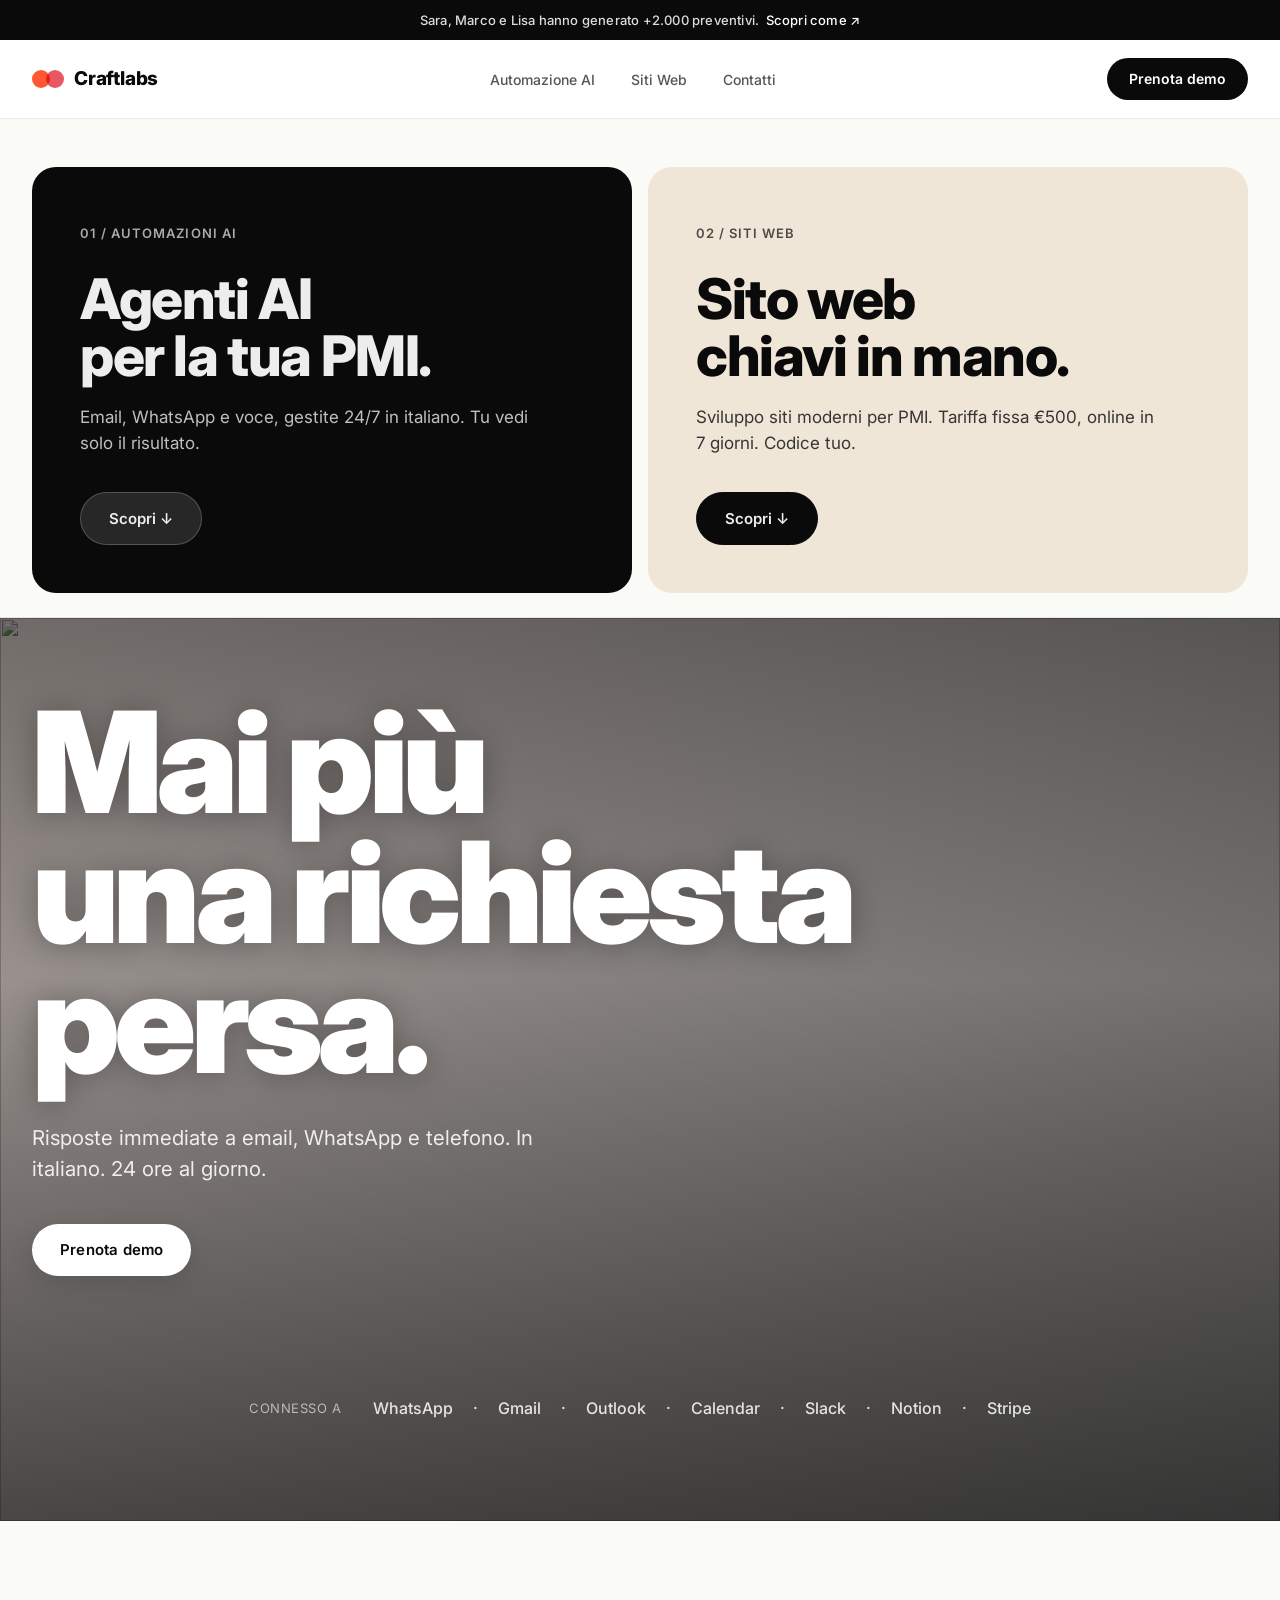
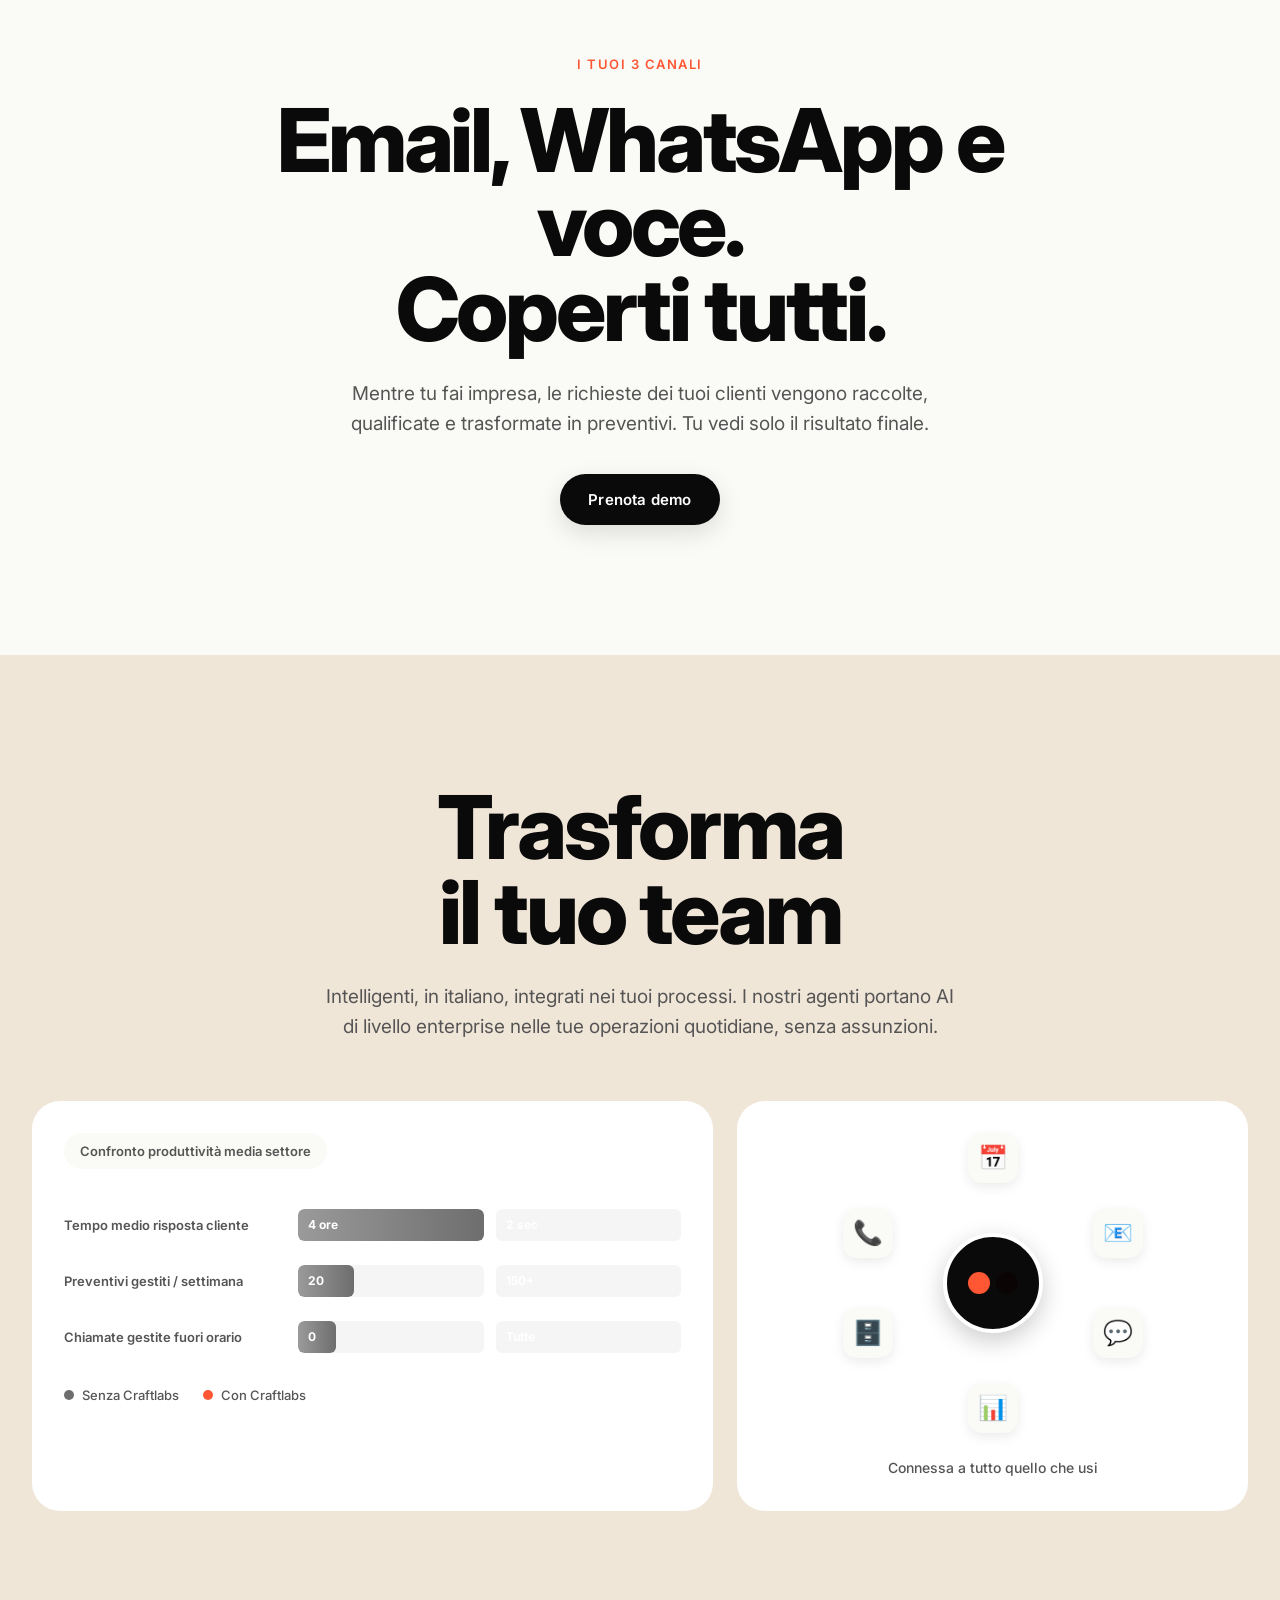
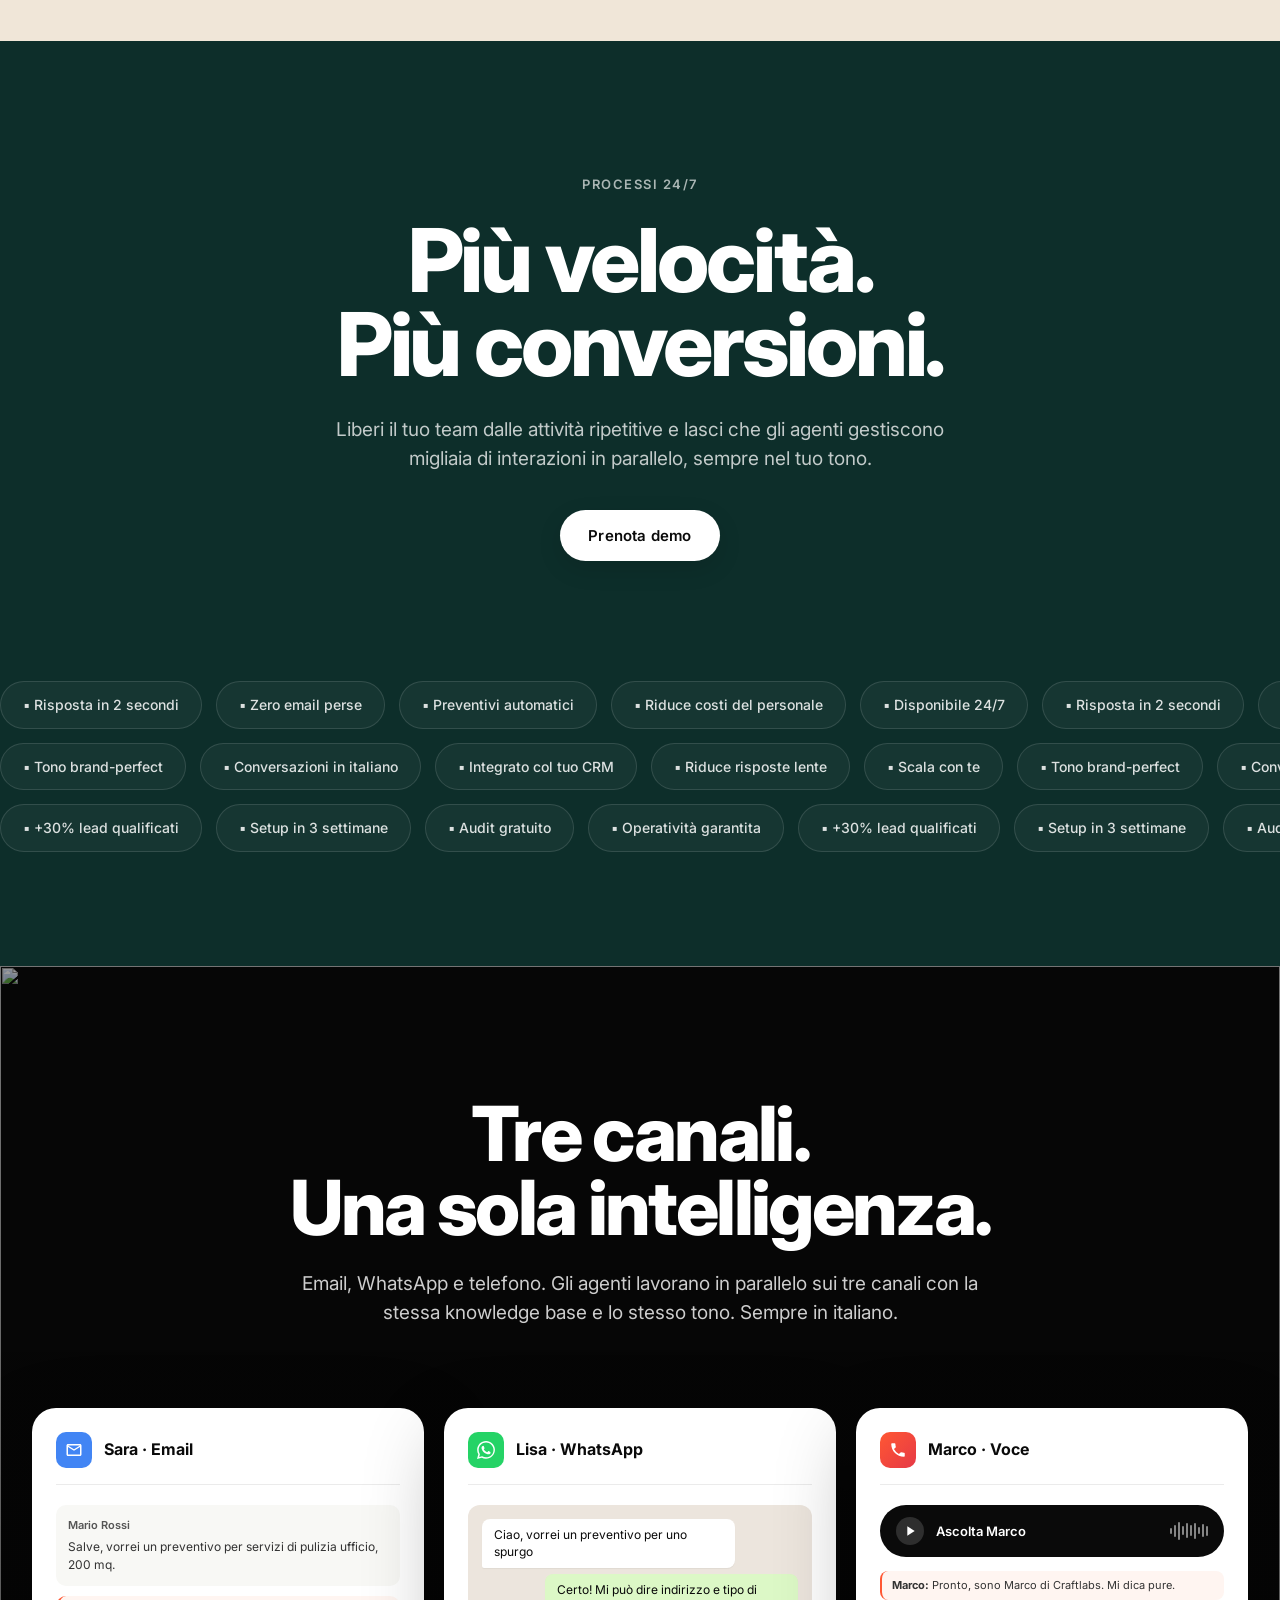
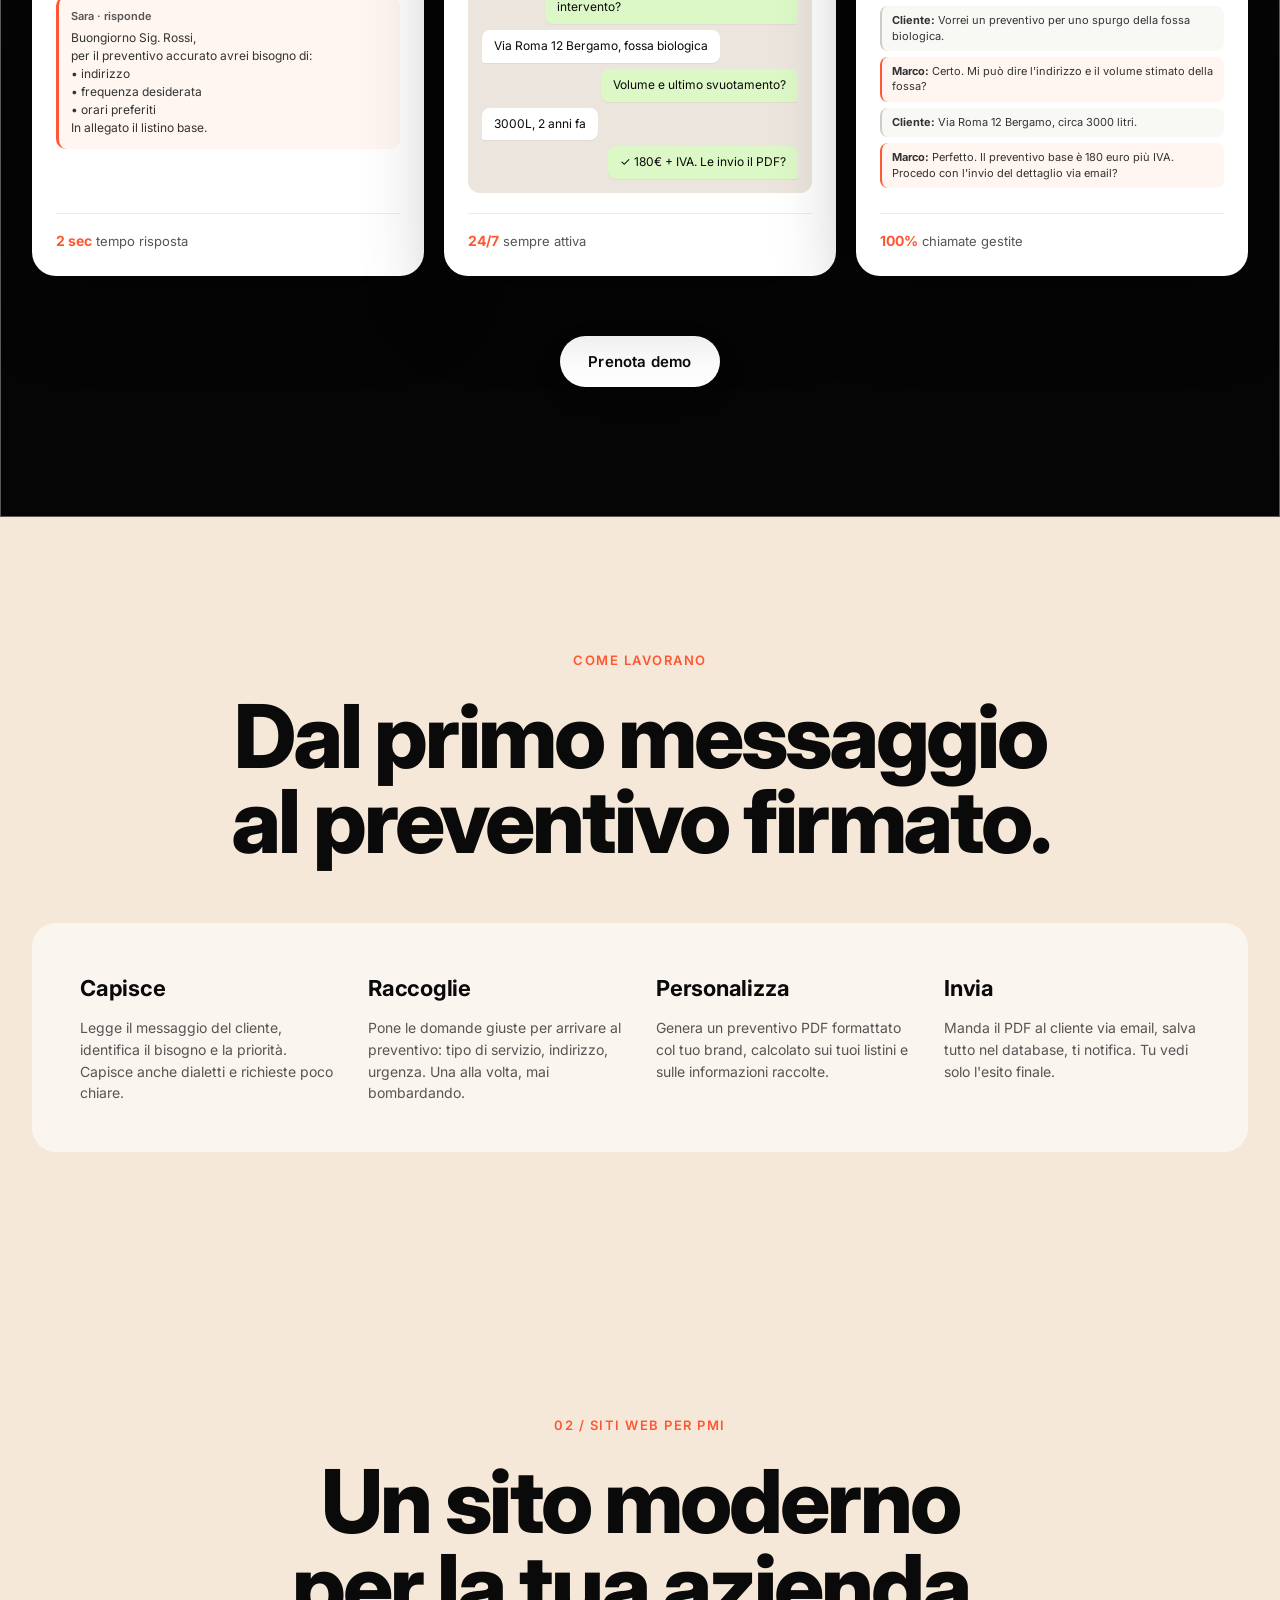
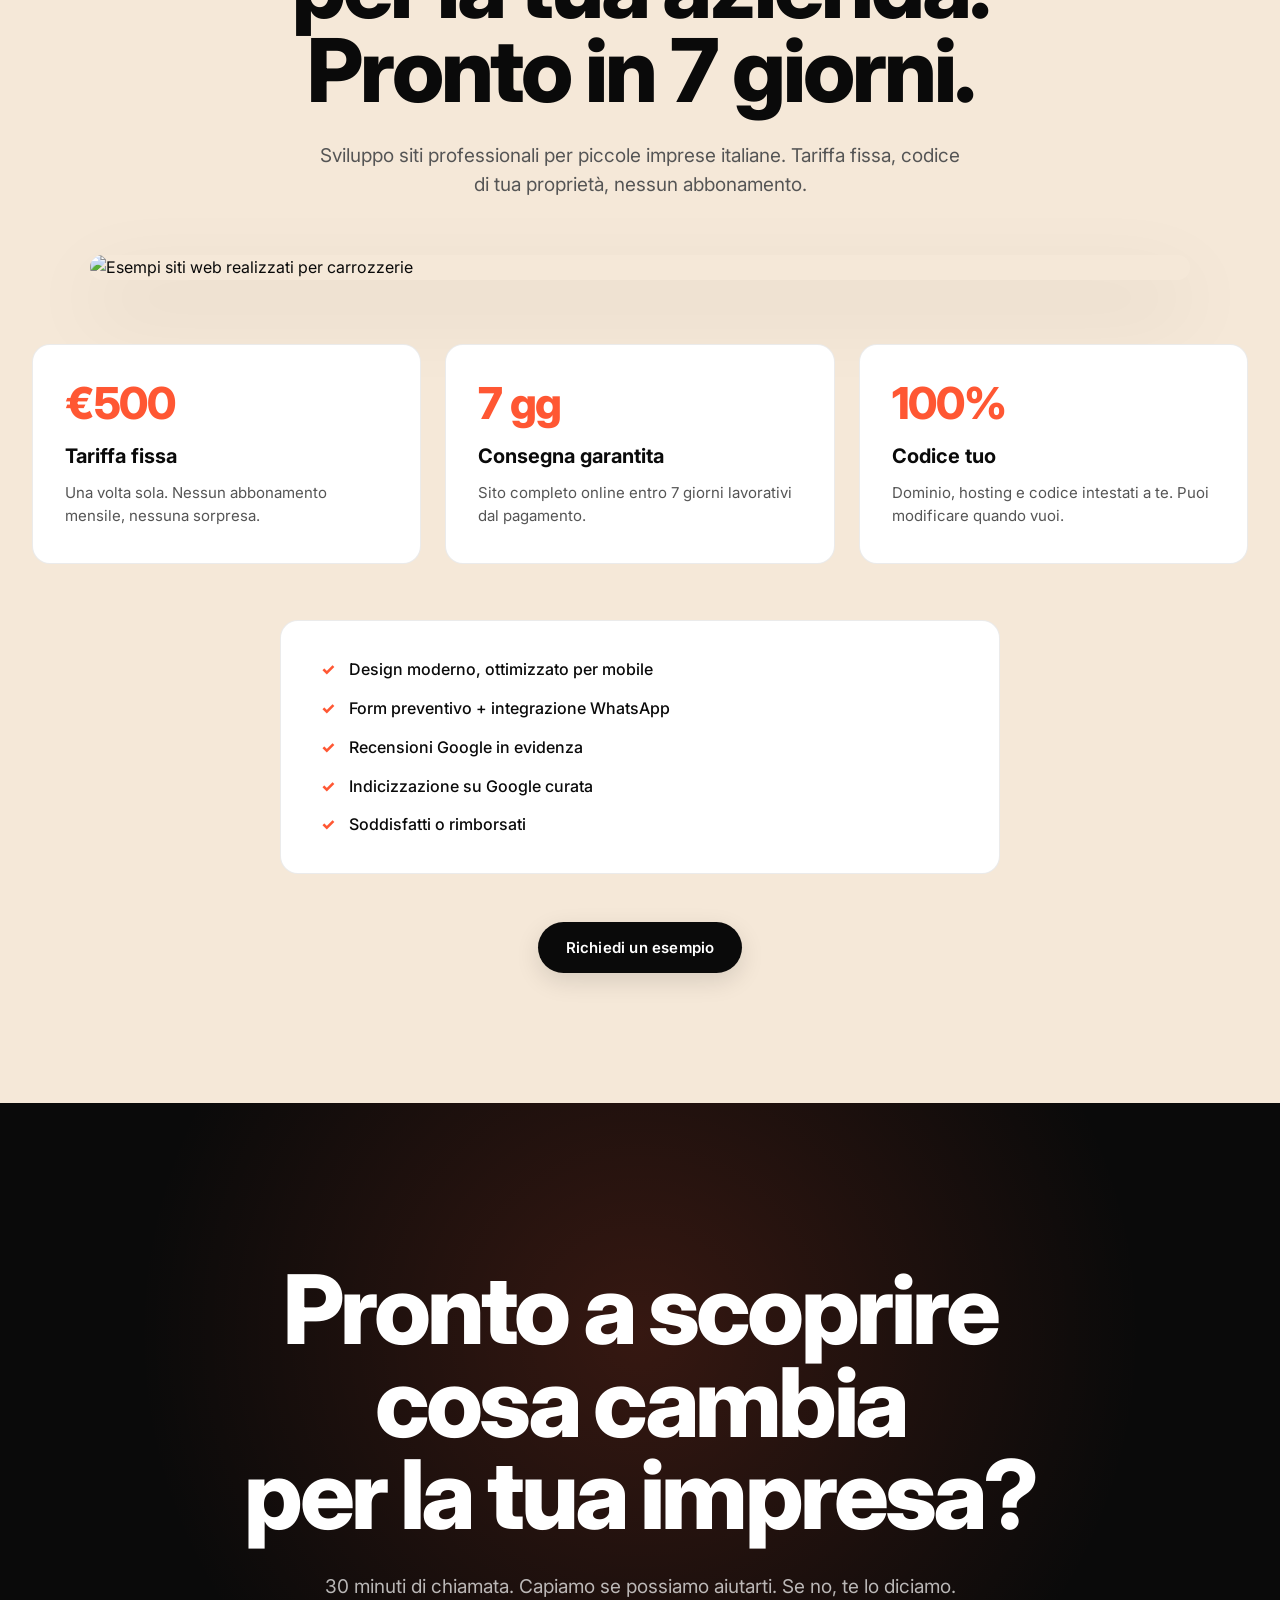
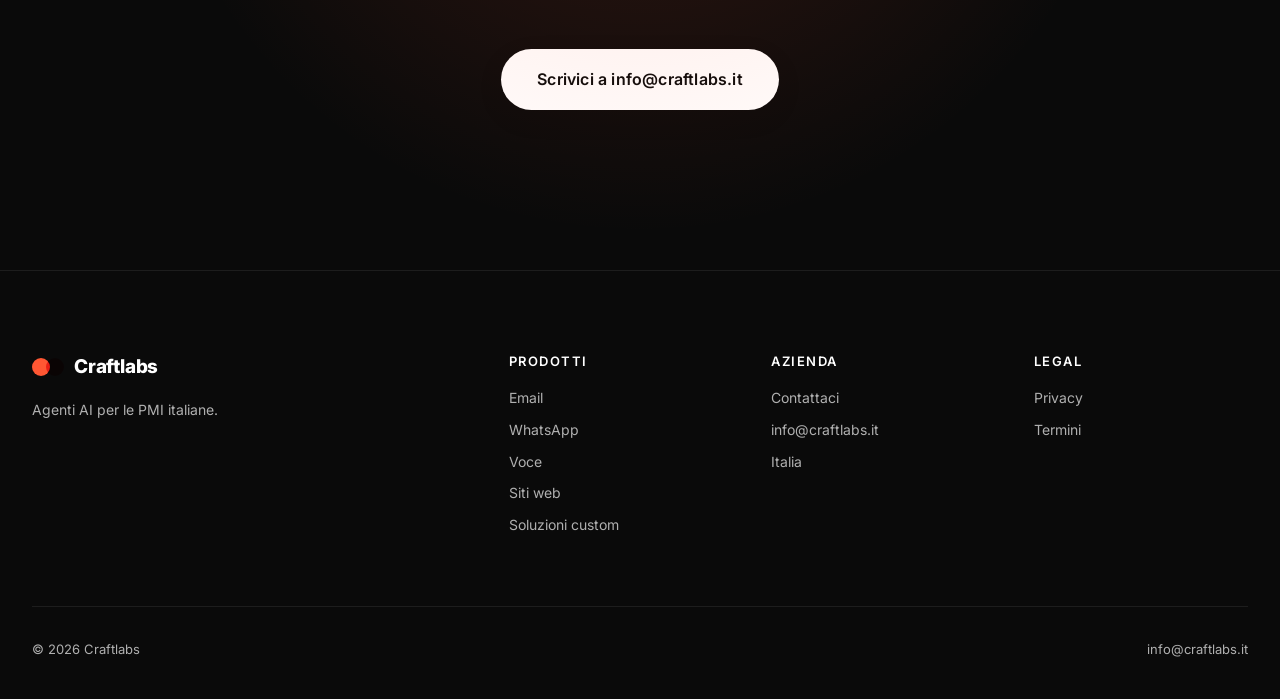
==== commit c93a124b: "feat: 2-vertical picker (Automazione AI / Siti Web) + dedicated sites section with €500 pitch + hero" ====
--- a/index.html
+++ b/index.html
@@ -32,17 +32,34 @@
       <span class="brand-text">Craftlabs</span>
     </a>
     <ul class="nav-links">
-      <li><a href="#agenti">Agenti</a></li>
-      <li><a href="#processi">Processi</a></li>
-      <li><a href="#siti">Siti</a></li>
-      <li><a href="#custom">Custom</a></li>
+      <li><a href="#automazione">Automazione AI</a></li>
+      <li><a href="#siti">Siti Web</a></li>
+      <li><a href="#contatti">Contatti</a></li>
     </ul>
     <a href="#contatti" class="nav-cta">Prenota demo</a>
   </div>
 </nav>
 
+<!-- PICKER — 2 verticali in evidenza -->
+<section class="picker">
+  <div class="picker-grid">
+    <a href="#automazione" class="picker-card picker-auto">
+      <span class="picker-tag">01 / Automazioni AI</span>
+      <h2 class="picker-h">Agenti AI<br>per la tua PMI.</h2>
+      <p class="picker-p">Email, WhatsApp e voce, gestite 24/7 in italiano. Tu vedi solo il risultato.</p>
+      <span class="picker-cta">Scopri ↓</span>
+    </a>
+    <a href="#siti" class="picker-card picker-sites">
+      <span class="picker-tag">02 / Siti Web</span>
+      <h2 class="picker-h">Sito web<br>chiavi in mano.</h2>
+      <p class="picker-p">Sviluppo siti moderni per PMI. Tariffa fissa €500, online in 7 giorni. Codice tuo.</p>
+      <span class="picker-cta">Scopri ↓</span>
+    </a>
+  </div>
+</section>
+
 <!-- HERO — Mars background -->
-<section class="hero">
+<section id="automazione" class="hero">
   <div class="hero-bg">
     <img src="https://images.unsplash.com/photo-1614728263952-84ea256f9679?w=2400&q=80" alt="" loading="eager">
     <div class="hero-overlay"></div>
@@ -340,29 +357,50 @@
 </section>
 
 <!-- ALTRO CHE FACCIAMO — light -->
-<section id="siti" class="section section-light">
-  <div class="container narrow">
-    <span class="eyebrow">Oltre gli agenti</span>
-    <h2 class="display-h">Tutto quello che<br>serve a un'impresa<br>moderna.</h2>
+<section id="siti" class="section section-cream sites-section">
+  <div class="container narrow">
+    <span class="eyebrow">02 / Siti Web per PMI</span>
+    <h2 class="display-h dark">Un sito moderno<br>per la tua azienda.<br>Pronto in 7 giorni.</h2>
+    <p class="display-p">Sviluppo siti professionali per piccole imprese italiane. Tariffa fissa, codice di tua proprietà, nessun abbonamento.</p>
   </div>
 
   <div class="container">
-    <div class="extra-grid">
-      <div class="extra-card">
-        <h3>Siti web</h3>
-        <p>Siti moderni, personalizzati sulla tua azienda. Veloci, mobile, ottimizzati per Google. Pronti in pochi giorni.</p>
-        <span class="ec-pill">Su richiesta</span>
-      </div>
-      <div class="extra-card" id="custom">
-        <h3>Soluzioni custom</h3>
-        <p>Hai un'esigenza specifica? Dashboard, analisi dati, report automatici, automazioni su misura. Lo costruiamo per te.</p>
-        <span class="ec-pill">Su misura</span>
-      </div>
-      <div class="extra-card">
-        <h3>Integrazioni</h3>
-        <p>Colleghiamo i tool che già usi: Google Sheet, Excel, gestionali, calendari, eventuale CRM. Senza stravolgere nulla.</p>
-        <span class="ec-pill">Incluse</span>
-      </div>
+    <div class="sites-gallery">
+      <img src="https://craftlabs-sites-bot-production.up.railway.app/img/hero.png" alt="Esempi siti web realizzati per carrozzerie" loading="lazy">
+    </div>
+  </div>
+
+  <div class="container">
+    <div class="sites-grid">
+      <div class="sites-card">
+        <span class="sites-num">€500</span>
+        <h3>Tariffa fissa</h3>
+        <p>Una volta sola. Nessun abbonamento mensile, nessuna sorpresa.</p>
+      </div>
+      <div class="sites-card">
+        <span class="sites-num">7 gg</span>
+        <h3>Consegna garantita</h3>
+        <p>Sito completo online entro 7 giorni lavorativi dal pagamento.</p>
+      </div>
+      <div class="sites-card">
+        <span class="sites-num">100%</span>
+        <h3>Codice tuo</h3>
+        <p>Dominio, hosting e codice intestati a te. Puoi modificare quando vuoi.</p>
+      </div>
+    </div>
+
+    <div class="sites-bullets">
+      <ul>
+        <li>Design moderno, ottimizzato per mobile</li>
+        <li>Form preventivo + integrazione WhatsApp</li>
+        <li>Recensioni Google in evidenza</li>
+        <li>Indicizzazione su Google curata</li>
+        <li>Soddisfatti o rimborsati</li>
+      </ul>
+    </div>
+
+    <div class="sites-cta-row">
+      <a href="mailto:info@craftlabs.it?subject=Richiesta preventivo sito web" class="btn-pill btn-dark">Richiedi un esempio</a>
     </div>
   </div>
 </section>
--- a/style.css
+++ b/style.css
@@ -865,3 +865,163 @@
   font-size: 13px;
   color: var(--text-light-soft);
 }
+
+/* ─── PICKER — 2 verticali ─────────────────────────────────────────────── */
+.picker {
+  background: var(--bg);
+  padding: 48px 0 24px 0;
+  border-bottom: 1px solid var(--border);
+}
+.picker-grid {
+  max-width: 1280px;
+  margin: 0 auto;
+  padding: 0 32px;
+  display: grid;
+  grid-template-columns: 1fr 1fr;
+  gap: 16px;
+}
+.picker-card {
+  display: block;
+  padding: 56px 48px 48px 48px;
+  border-radius: 24px;
+  position: relative;
+  transition: transform 0.3s ease, box-shadow 0.3s ease;
+  min-height: 360px;
+  text-decoration: none;
+}
+.picker-card:hover {
+  transform: translateY(-4px);
+  box-shadow: 0 30px 80px rgba(0,0,0,0.12);
+}
+.picker-auto {
+  background: var(--black);
+  color: var(--text-light);
+}
+.picker-sites {
+  background: var(--beige);
+  color: var(--black);
+}
+.picker-tag {
+  font-size: 13px;
+  font-weight: 600;
+  letter-spacing: 0.08em;
+  text-transform: uppercase;
+  opacity: 0.7;
+  display: block;
+  margin-bottom: 28px;
+}
+.picker-h {
+  font-size: clamp(36px, 4.5vw, 56px);
+  font-weight: 800;
+  line-height: 1.02;
+  letter-spacing: -0.025em;
+  margin-bottom: 20px;
+}
+.picker-p {
+  font-size: 17px;
+  line-height: 1.5;
+  opacity: 0.8;
+  margin-bottom: 36px;
+  max-width: 460px;
+}
+.picker-cta {
+  display: inline-block;
+  font-weight: 600;
+  font-size: 15px;
+  padding: 14px 28px;
+  border-radius: 100px;
+  background: rgba(255,255,255,0.12);
+  border: 1px solid rgba(255,255,255,0.2);
+}
+.picker-sites .picker-cta {
+  background: var(--black);
+  color: var(--text-light);
+  border-color: var(--black);
+}
+
+@media (max-width: 768px) {
+  .picker-grid { grid-template-columns: 1fr; }
+  .picker-card { padding: 40px 28px; min-height: auto; }
+}
+
+/* ─── SITES SECTION ─────────────────────────────────────────────────────── */
+.sites-section .display-h.dark { color: var(--black); }
+
+.sites-gallery {
+  margin: 56px auto 64px auto;
+  max-width: 1100px;
+  border-radius: 18px;
+  overflow: hidden;
+  box-shadow: 0 30px 80px rgba(0,0,0,0.1);
+}
+.sites-gallery img {
+  width: 100%;
+  display: block;
+}
+
+.sites-grid {
+  display: grid;
+  grid-template-columns: repeat(3, 1fr);
+  gap: 24px;
+  margin-bottom: 56px;
+}
+.sites-card {
+  background: #fff;
+  padding: 36px 32px;
+  border-radius: 18px;
+  border: 1px solid var(--border);
+}
+.sites-num {
+  font-size: 44px;
+  font-weight: 800;
+  letter-spacing: -0.03em;
+  color: var(--mars);
+  display: block;
+  line-height: 1;
+  margin-bottom: 16px;
+}
+.sites-card h3 {
+  font-size: 20px;
+  font-weight: 700;
+  margin-bottom: 10px;
+}
+.sites-card p {
+  font-size: 15px;
+  color: var(--text-soft);
+  line-height: 1.5;
+}
+
+.sites-bullets {
+  max-width: 720px;
+  margin: 0 auto 48px auto;
+  padding: 36px 40px;
+  background: #fff;
+  border-radius: 18px;
+  border: 1px solid var(--border);
+}
+.sites-bullets ul {
+  display: grid;
+  gap: 14px;
+}
+.sites-bullets li {
+  font-size: 16px;
+  font-weight: 500;
+  position: relative;
+  padding-left: 28px;
+}
+.sites-bullets li::before {
+  content: "✓";
+  position: absolute;
+  left: 0;
+  color: var(--mars);
+  font-weight: 800;
+}
+
+.sites-cta-row {
+  text-align: center;
+}
+
+@media (max-width: 768px) {
+  .sites-grid { grid-template-columns: 1fr; }
+  .sites-bullets { padding: 28px 22px; }
+}
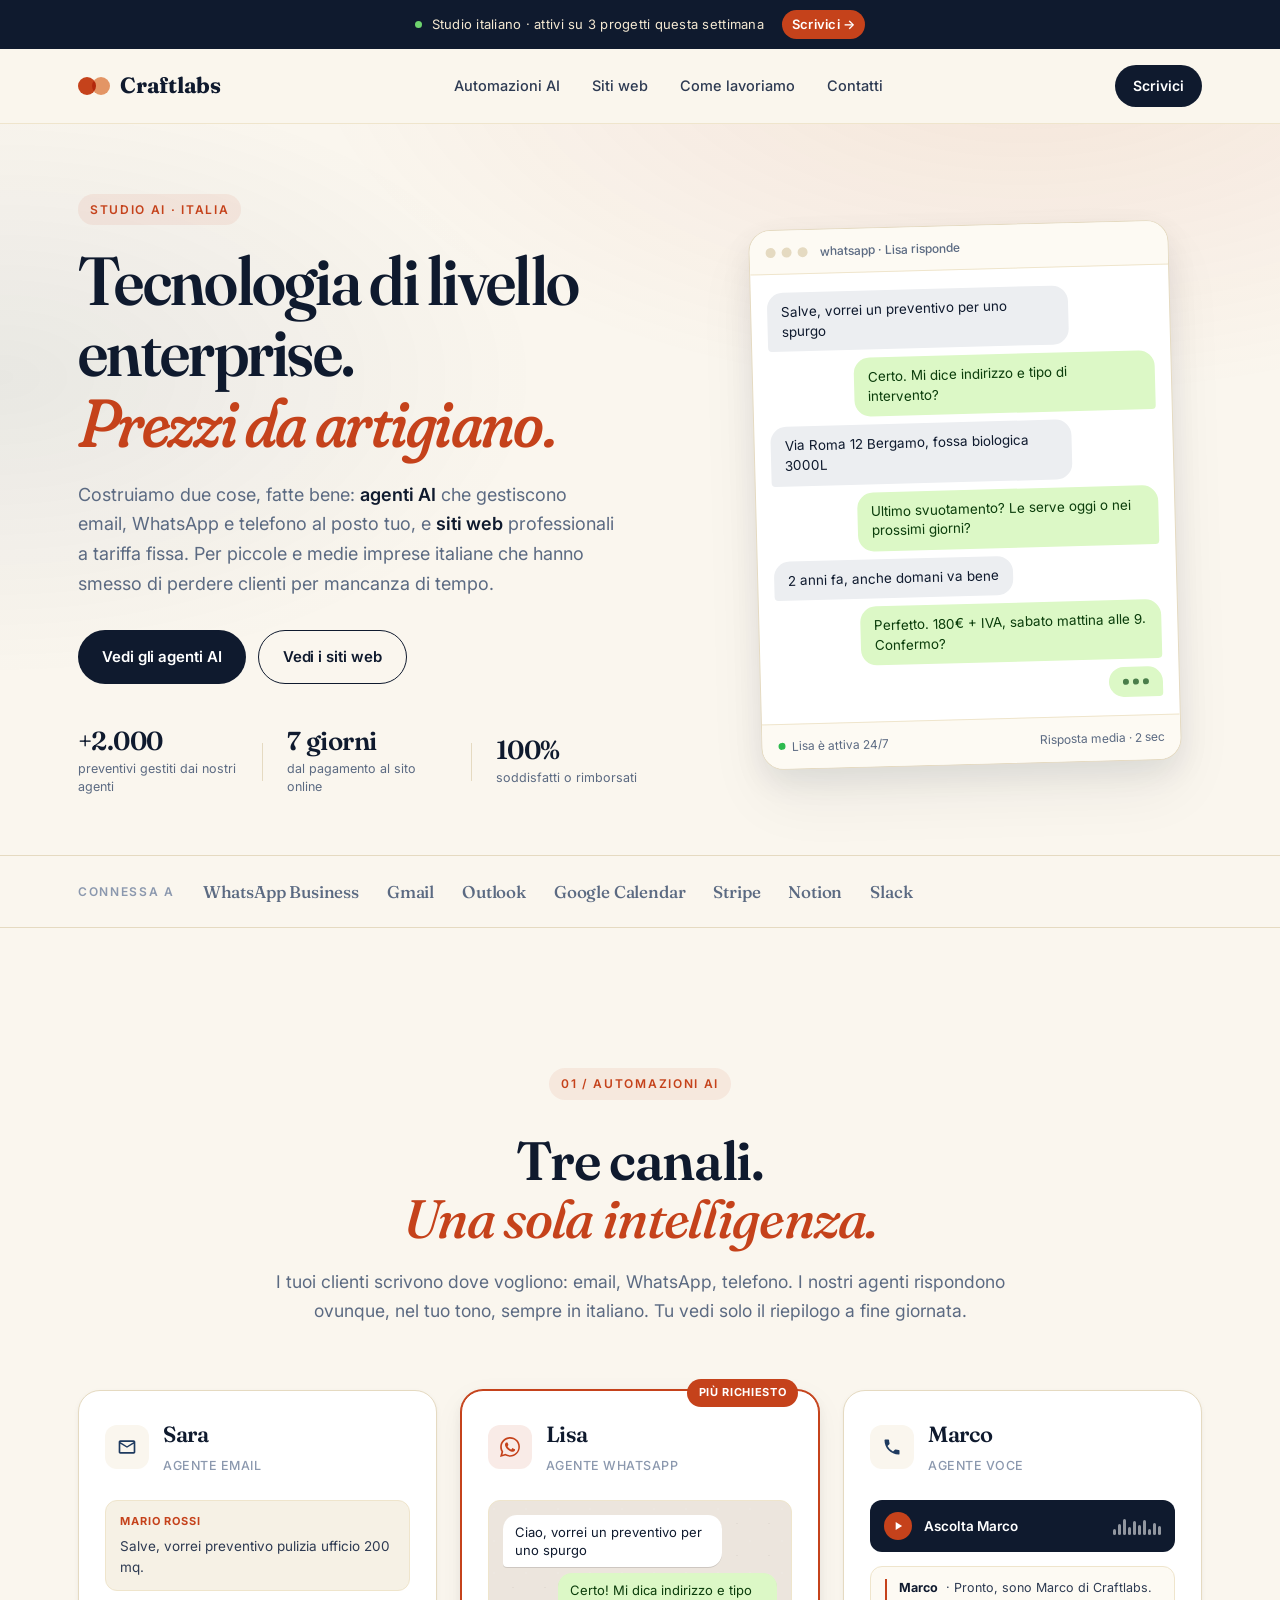
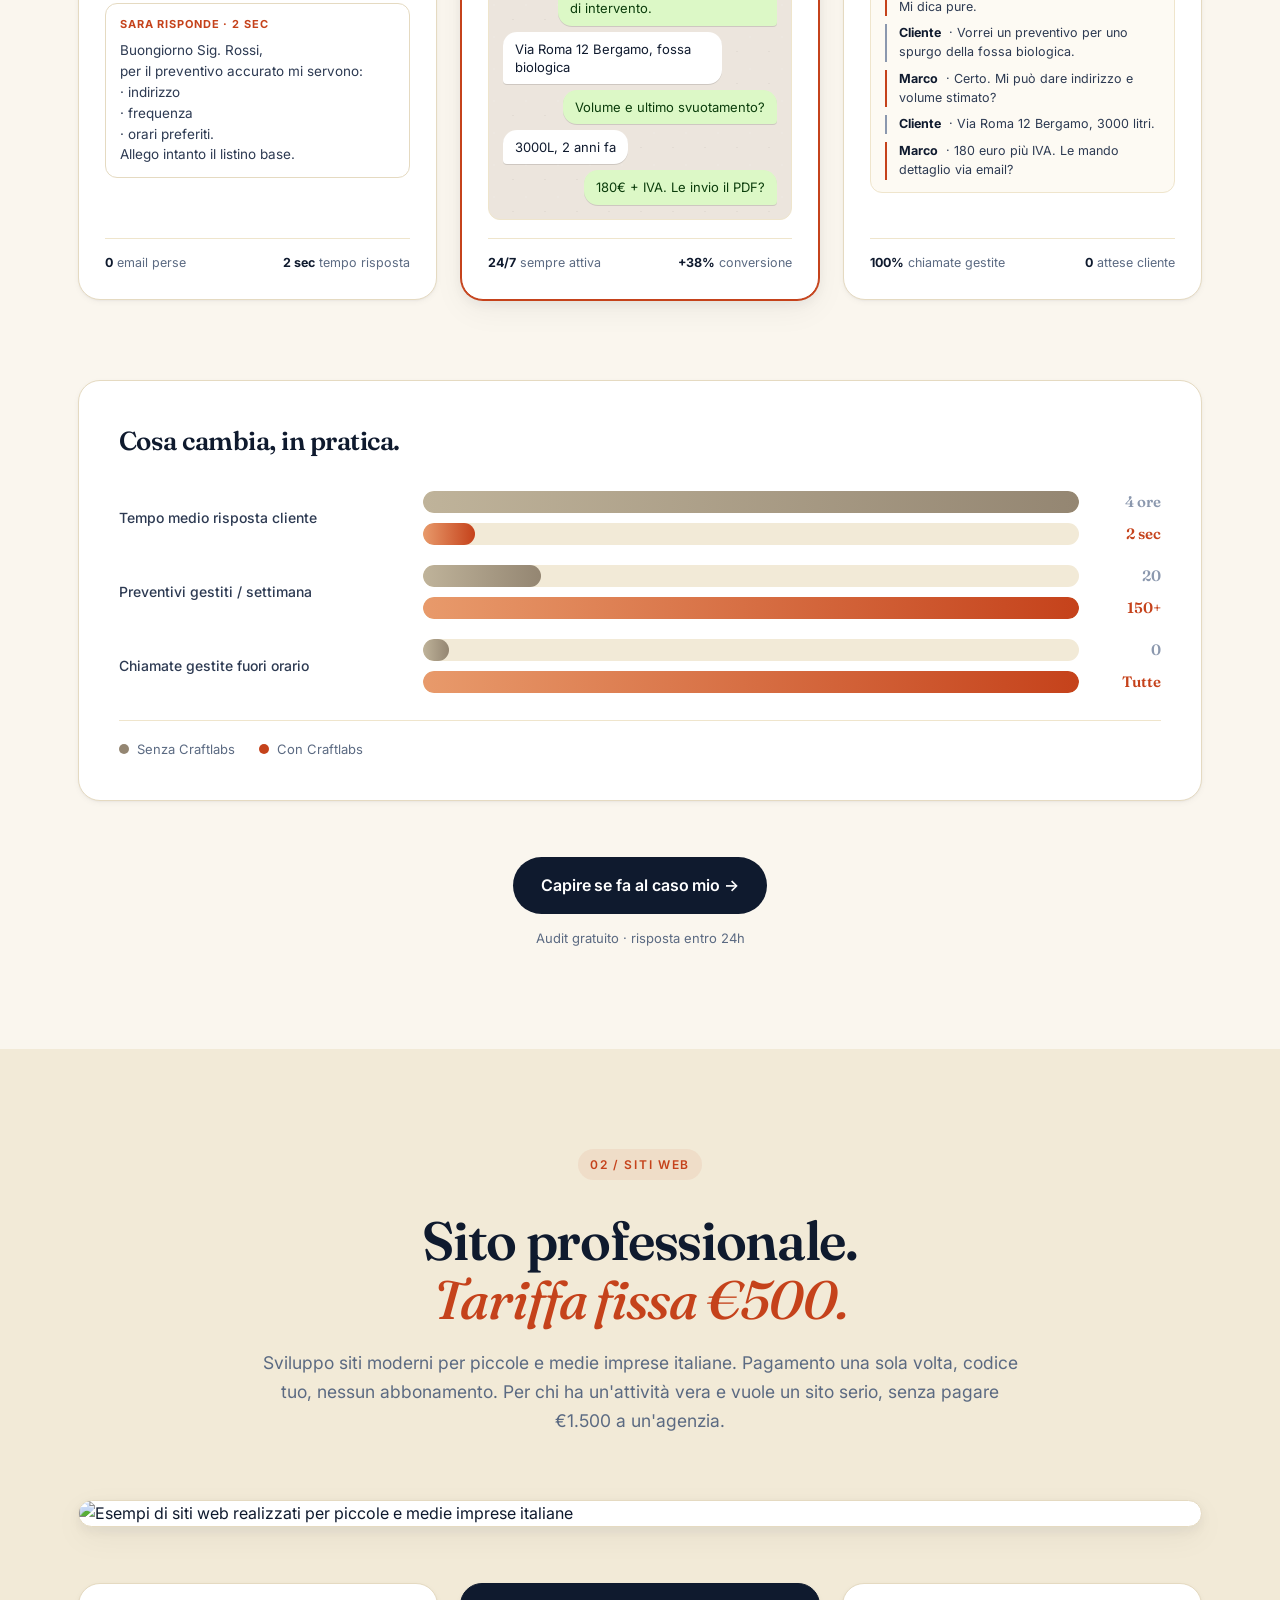
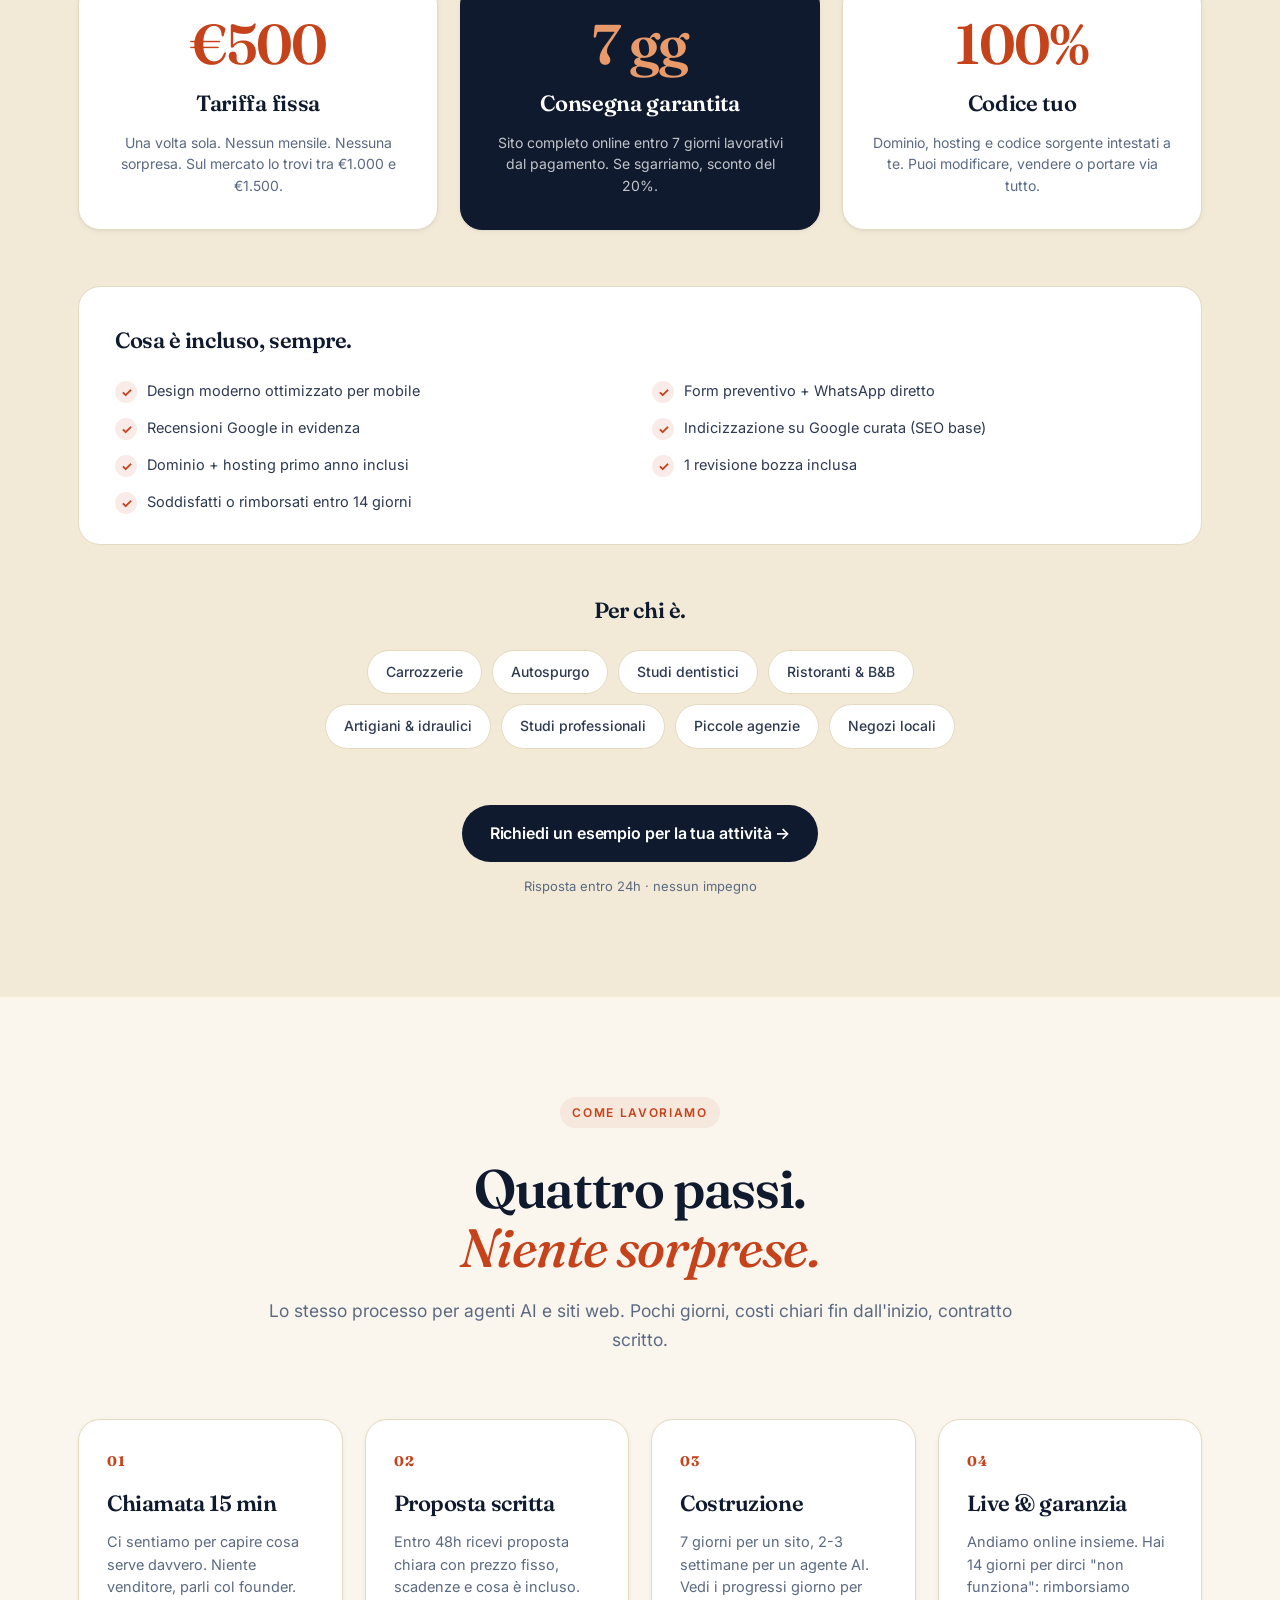
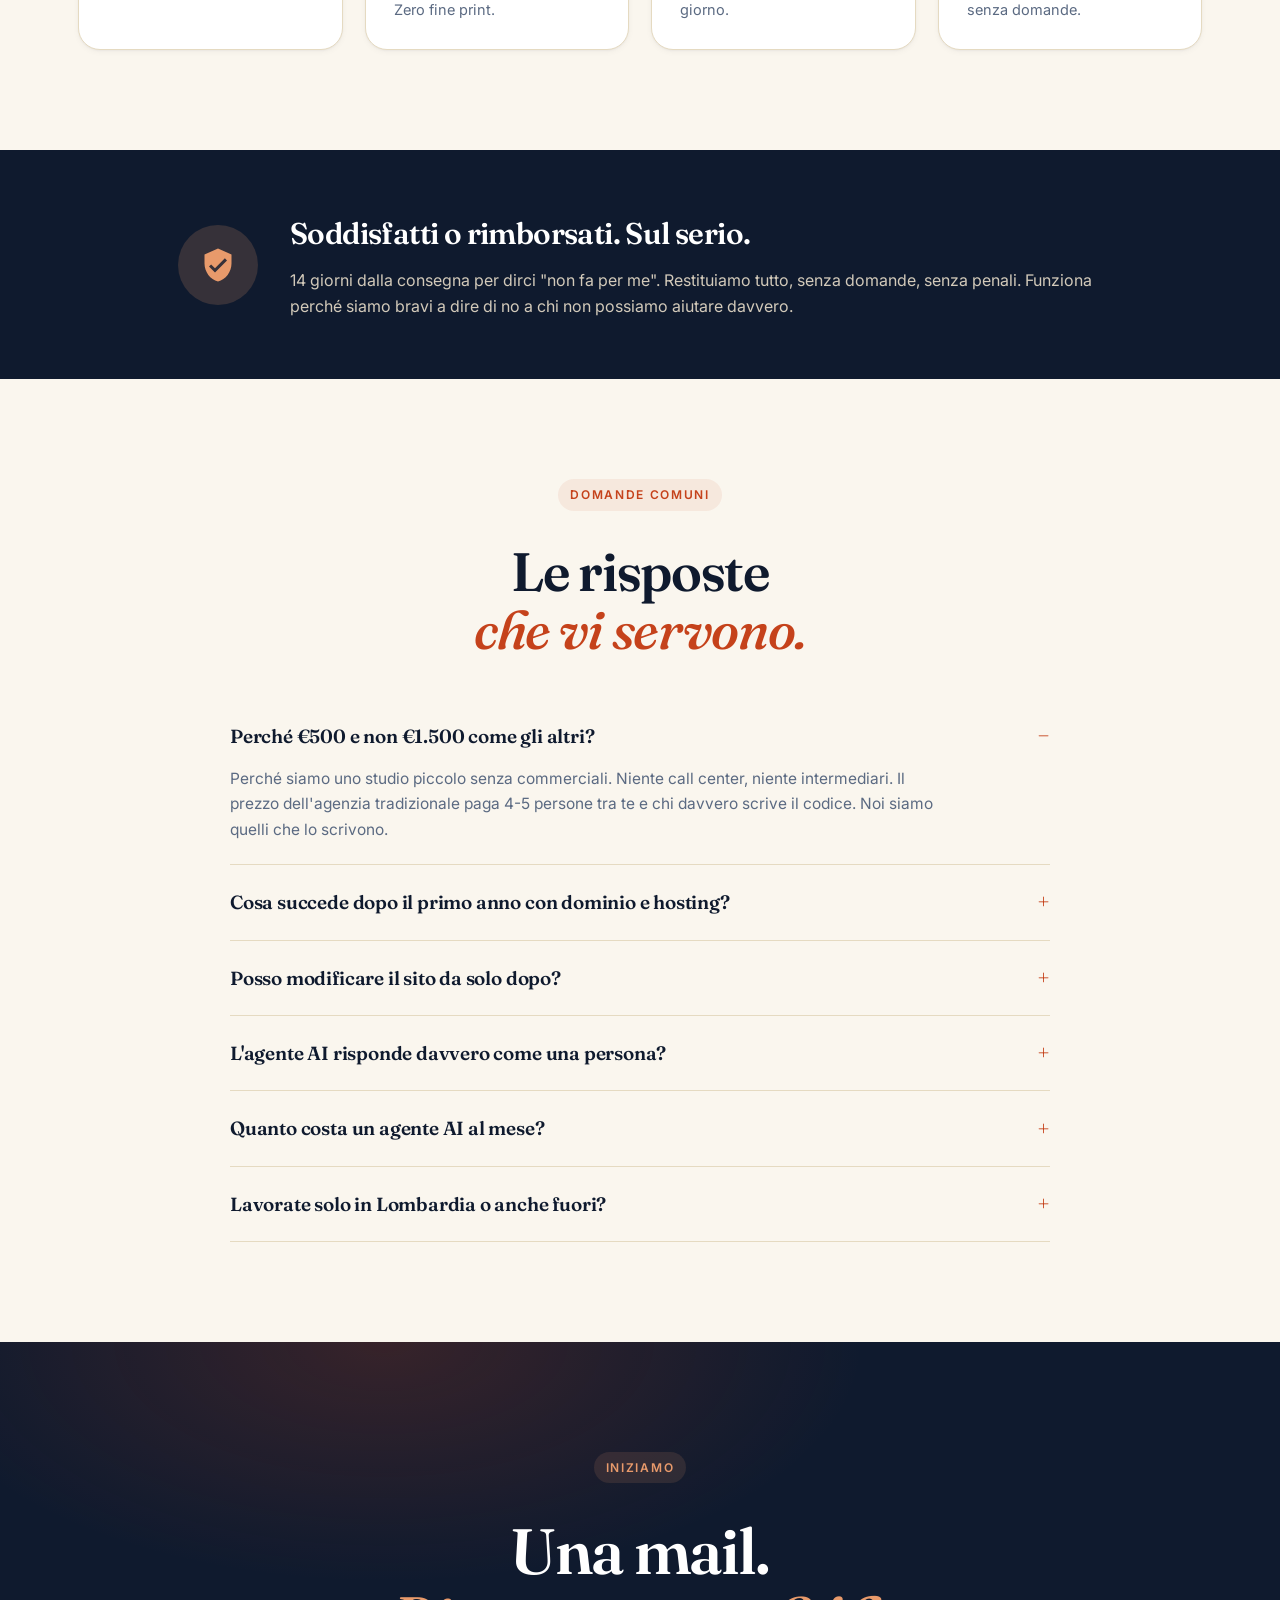
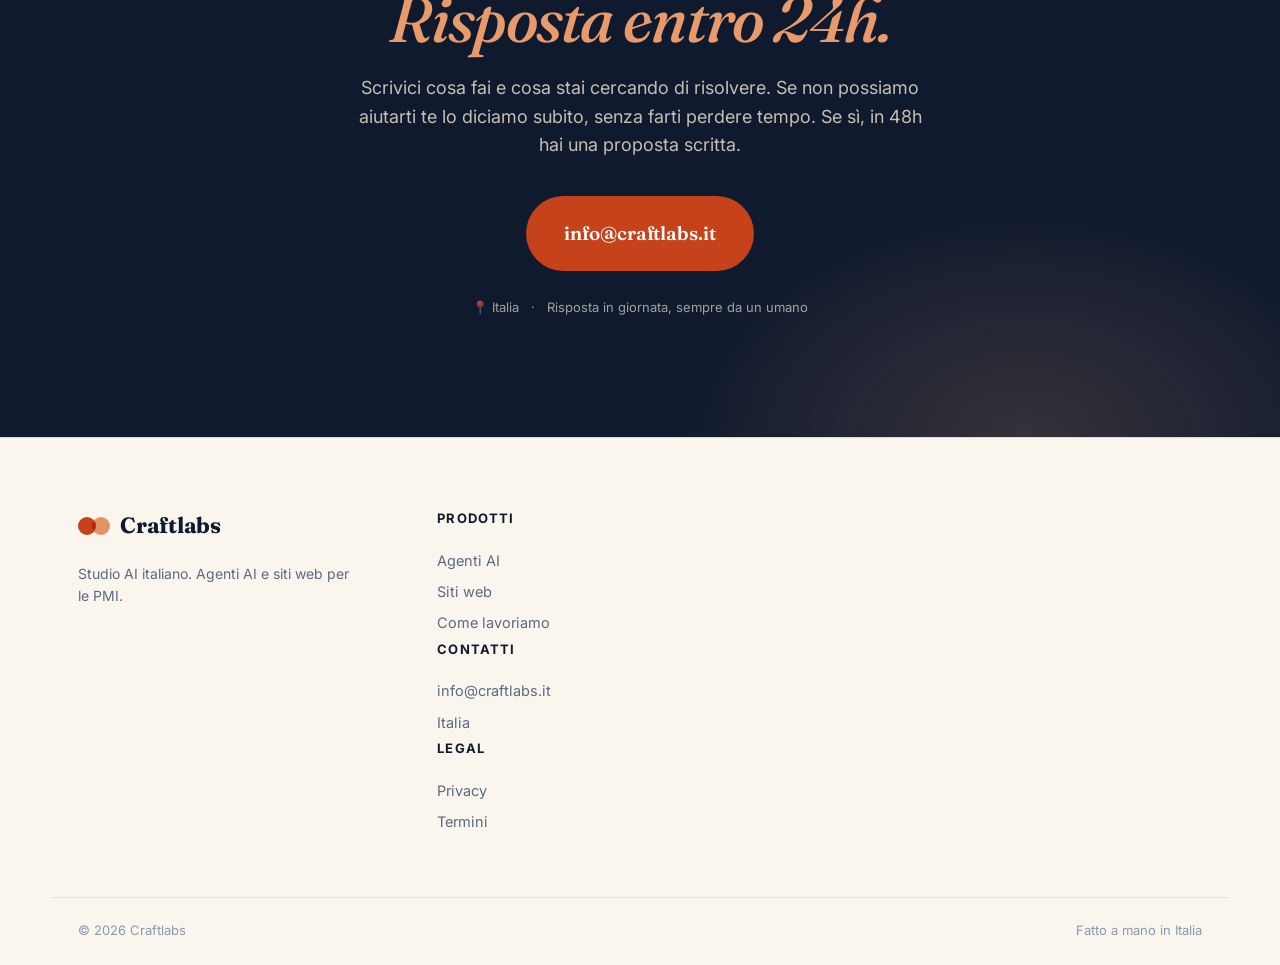
==== commit 52168707: "redesign: light editorial, navy + warm rust, Fraunces serif - nuova hero con headline serif + mockup" ====
--- a/index.html
+++ b/index.html
@@ -3,21 +3,22 @@
 <head>
 <meta charset="UTF-8">
 <meta name="viewport" content="width=device-width, initial-scale=1.0">
-<title>Craftlabs — Agenti AI, risultati umani.</title>
-<meta name="description" content="Craftlabs costruisce agenti AI che gestiscono email, WhatsApp e telefonate per le PMI italiane. 24/7. In italiano. Risultati umani.">
-<link rel="icon" type="image/svg+xml" href="data:image/svg+xml,<svg xmlns='http://www.w3.org/2000/svg' viewBox='0 0 100 100'><rect width='100' height='100' rx='20' fill='%230a0a0a'/><circle cx='35' cy='50' r='14' fill='%23ff5733'/><circle cx='65' cy='50' r='14' fill='%23e63946' opacity='0.85'/></svg>">
+<title>Craftlabs — Agenti AI e siti web per le PMI italiane.</title>
+<meta name="description" content="Agenti AI che rispondono a email, WhatsApp e telefono 24/7. Siti web professionali a tariffa fissa €500, online in 7 giorni. Studio italiano.">
+<link rel="icon" type="image/svg+xml" href="data:image/svg+xml,<svg xmlns='http://www.w3.org/2000/svg' viewBox='0 0 100 100'><rect width='100' height='100' rx='22' fill='%230F1A2E'/><circle cx='37' cy='50' r='15' fill='%23C5421B'/><circle cx='63' cy='50' r='15' fill='%23E89A6B' opacity='0.9'/></svg>">
 <link rel="preconnect" href="https://fonts.googleapis.com">
 <link rel="preconnect" href="https://fonts.gstatic.com" crossorigin>
-<link href="https://fonts.googleapis.com/css2?family=Inter:wght@300;400;500;600;700;800;900&display=swap" rel="stylesheet">
+<link href="https://fonts.googleapis.com/css2?family=Fraunces:opsz,wght@9..144,400;9..144,500;9..144,600;9..144,700;9..144,800&family=Inter:wght@300;400;500;600;700&display=swap" rel="stylesheet">
 <link rel="stylesheet" href="style.css">
 </head>
 <body>
 
-<!-- TOP ANNOUNCEMENT BAR -->
+<!-- TOPBAR -->
 <div class="topbar">
   <a href="#contatti" class="topbar-link">
-    Sara, Marco e Lisa hanno generato +2.000 preventivi.&nbsp;
-    <span class="tb-arrow">Scopri come ↗</span>
+    <span class="tb-dot"></span>
+    Studio italiano · attivi su 3 progetti questa settimana
+    <span class="tb-arrow">Scrivici →</span>
   </a>
 </div>
 
@@ -32,274 +33,175 @@
       <span class="brand-text">Craftlabs</span>
     </a>
     <ul class="nav-links">
-      <li><a href="#automazione">Automazione AI</a></li>
-      <li><a href="#siti">Siti Web</a></li>
+      <li><a href="#automazione">Automazioni AI</a></li>
+      <li><a href="#siti">Siti web</a></li>
+      <li><a href="#processo">Come lavoriamo</a></li>
       <li><a href="#contatti">Contatti</a></li>
     </ul>
-    <a href="#contatti" class="nav-cta">Prenota demo</a>
+    <a href="mailto:info@craftlabs.it?subject=Richiesta%20informazioni%20Craftlabs" class="nav-cta">Scrivici</a>
   </div>
 </nav>
 
-<!-- PICKER — 2 verticali in evidenza -->
-<section class="picker">
-  <div class="picker-grid">
-    <a href="#automazione" class="picker-card picker-auto">
-      <span class="picker-tag">01 / Automazioni AI</span>
-      <h2 class="picker-h">Agenti AI<br>per la tua PMI.</h2>
-      <p class="picker-p">Email, WhatsApp e voce, gestite 24/7 in italiano. Tu vedi solo il risultato.</p>
-      <span class="picker-cta">Scopri ↓</span>
-    </a>
-    <a href="#siti" class="picker-card picker-sites">
-      <span class="picker-tag">02 / Siti Web</span>
-      <h2 class="picker-h">Sito web<br>chiavi in mano.</h2>
-      <p class="picker-p">Sviluppo siti moderni per PMI. Tariffa fissa €500, online in 7 giorni. Codice tuo.</p>
-      <span class="picker-cta">Scopri ↓</span>
-    </a>
-  </div>
-</section>
-
-<!-- HERO — Mars background -->
-<section id="automazione" class="hero">
-  <div class="hero-bg">
-    <img src="https://images.unsplash.com/photo-1614728263952-84ea256f9679?w=2400&q=80" alt="" loading="eager">
-    <div class="hero-overlay"></div>
-  </div>
-  <div class="hero-content">
-    <h1 class="hero-title">
-      Mai più<br>
-      una richiesta persa.
-    </h1>
-    <p class="hero-sub">Risposte immediate a email, WhatsApp e telefono. In italiano. 24 ore al giorno.</p>
-    <div class="hero-cta">
-      <a href="#contatti" class="btn-pill">Prenota demo</a>
-    </div>
-  </div>
-  <div class="hero-logos">
-    <span class="hl-label">Connesso a</span>
-    <div class="hl-row">
-      <span>WhatsApp</span>
-      <span>·</span>
-      <span>Gmail</span>
-      <span>·</span>
-      <span>Outlook</span>
-      <span>·</span>
-      <span>Calendar</span>
-      <span>·</span>
-      <span>Slack</span>
-      <span>·</span>
-      <span>Notion</span>
-      <span>·</span>
-      <span>Stripe</span>
-    </div>
-  </div>
-</section>
-
-<!-- INTRO Light section -->
-<section id="agenti" class="section section-light">
-  <div class="container narrow">
-    <span class="eyebrow">I tuoi 3 canali</span>
-    <h2 class="display-h">Email, WhatsApp e voce.<br>Coperti tutti.</h2>
-    <p class="display-p">Mentre tu fai impresa, le richieste dei tuoi clienti vengono raccolte, qualificate e trasformate in preventivi. Tu vedi solo il risultato finale.</p>
-    <a href="#contatti" class="btn-pill btn-dark">Prenota demo</a>
-  </div>
-</section>
-
-<!-- TRASFORMA IL TUO TEAM — beige -->
-<section class="section section-beige">
-  <div class="container narrow">
-    <h2 class="display-h dark">Trasforma<br>il tuo team</h2>
-    <p class="display-p">Intelligenti, in italiano, integrati nei tuoi processi. I nostri agenti portano AI di livello enterprise nelle tue operazioni quotidiane, senza assunzioni.</p>
-  </div>
-
+<!-- HERO -->
+<header class="hero">
+  <div class="container hero-inner">
+    <div class="hero-left">
+      <span class="eyebrow">Studio AI · Italia</span>
+      <h1 class="hero-h">
+        Tecnologia di livello enterprise.<br>
+        <em>Prezzi da artigiano.</em>
+      </h1>
+      <p class="hero-p">
+        Costruiamo due cose, fatte bene: <b>agenti AI</b> che gestiscono email, WhatsApp e telefono al posto tuo, e <b>siti web</b> professionali a tariffa fissa. Per piccole e medie imprese italiane che hanno smesso di perdere clienti per mancanza di tempo.
+      </p>
+      <div class="hero-cta-row">
+        <a href="#automazione" class="btn btn-primary">Vedi gli agenti AI</a>
+        <a href="#siti" class="btn btn-ghost">Vedi i siti web</a>
+      </div>
+      <div class="hero-meta">
+        <div class="hm-item">
+          <div class="hm-num">+2.000</div>
+          <div class="hm-lbl">preventivi gestiti dai nostri agenti</div>
+        </div>
+        <div class="hm-sep"></div>
+        <div class="hm-item">
+          <div class="hm-num">7 giorni</div>
+          <div class="hm-lbl">dal pagamento al sito online</div>
+        </div>
+        <div class="hm-sep"></div>
+        <div class="hm-item">
+          <div class="hm-num">100%</div>
+          <div class="hm-lbl">soddisfatti o rimborsati</div>
+        </div>
+      </div>
+    </div>
+    <div class="hero-right">
+      <div class="hero-card">
+        <div class="hc-window">
+          <span class="hc-dots"><i></i><i></i><i></i></span>
+          <span class="hc-url">whatsapp · Lisa risponde</span>
+        </div>
+        <div class="hc-chat">
+          <div class="hc-msg hc-in">Salve, vorrei un preventivo per uno spurgo</div>
+          <div class="hc-msg hc-out">Certo. Mi dice indirizzo e tipo di intervento?</div>
+          <div class="hc-msg hc-in">Via Roma 12 Bergamo, fossa biologica 3000L</div>
+          <div class="hc-msg hc-out">Ultimo svuotamento? Le serve oggi o nei prossimi giorni?</div>
+          <div class="hc-msg hc-in">2 anni fa, anche domani va bene</div>
+          <div class="hc-msg hc-out">Perfetto. 180€ + IVA, sabato mattina alle 9. Confermo?</div>
+          <div class="hc-msg hc-typing"><span></span><span></span><span></span></div>
+        </div>
+        <div class="hc-foot">
+          <span class="hc-status"><i class="hc-pulse"></i> Lisa è attiva 24/7</span>
+          <span class="hc-time">Risposta media · 2 sec</span>
+        </div>
+      </div>
+    </div>
+  </div>
+
+  <!-- LOGOS STRIP -->
+  <div class="logos-strip">
+    <div class="container ls-inner">
+      <span class="ls-label">Connessa a</span>
+      <div class="ls-row">
+        <span class="ls-item">WhatsApp Business</span>
+        <span class="ls-item">Gmail</span>
+        <span class="ls-item">Outlook</span>
+        <span class="ls-item">Google Calendar</span>
+        <span class="ls-item">Stripe</span>
+        <span class="ls-item">Notion</span>
+        <span class="ls-item">Slack</span>
+      </div>
+    </div>
+  </div>
+</header>
+
+<!-- ===== AUTOMAZIONI AI ===== -->
+<section id="automazione" class="section">
   <div class="container">
-    <div class="transform-grid">
-      <div class="t-card t-chart">
-        <div class="t-card-head">Confronto produttività media settore</div>
-        <div class="t-stats">
-          <div class="t-stat-row">
-            <div class="t-stat-label">Tempo medio risposta cliente</div>
-            <div class="t-stat-bar">
-              <div class="t-stat-fill t-stat-old" style="width: 100%">
-                <span>4 ore</span>
-              </div>
-            </div>
-            <div class="t-stat-bar">
-              <div class="t-stat-fill t-stat-new" style="width: 8%">
-                <span>2 sec</span>
-              </div>
-            </div>
-          </div>
-          <div class="t-stat-row">
-            <div class="t-stat-label">Preventivi gestiti / settimana</div>
-            <div class="t-stat-bar">
-              <div class="t-stat-fill t-stat-old" style="width: 30%">
-                <span>20</span>
-              </div>
-            </div>
-            <div class="t-stat-bar">
-              <div class="t-stat-fill t-stat-new" style="width: 100%">
-                <span>150+</span>
-              </div>
-            </div>
-          </div>
-          <div class="t-stat-row">
-            <div class="t-stat-label">Chiamate gestite fuori orario</div>
-            <div class="t-stat-bar">
-              <div class="t-stat-fill t-stat-old" style="width: 0%">
-                <span>0</span>
-              </div>
-            </div>
-            <div class="t-stat-bar">
-              <div class="t-stat-fill t-stat-new" style="width: 100%">
-                <span>Tutte</span>
-              </div>
-            </div>
-          </div>
-          <div class="t-stat-legend">
-            <span class="t-legend-item"><i class="t-dot t-dot-old"></i> Senza Craftlabs</span>
-            <span class="t-legend-item"><i class="t-dot t-dot-new"></i> Con Craftlabs</span>
-          </div>
-        </div>
-      </div>
-
-      <div class="t-card t-network">
-        <div class="t-network-orbit">
-          <div class="orbit-center orbit-center-logo">
-            <span class="oc-mark">
-              <span class="bm-dot bm-dot-1"></span>
-              <span class="bm-dot bm-dot-2"></span>
-            </span>
-          </div>
-          <div class="orbit-app oa-1">📅</div>
-          <div class="orbit-app oa-2">📧</div>
-          <div class="orbit-app oa-3">💬</div>
-          <div class="orbit-app oa-4">📊</div>
-          <div class="orbit-app oa-5">🗄️</div>
-          <div class="orbit-app oa-6">📞</div>
-        </div>
-        <div class="t-network-cap">Connessa a tutto quello che usi</div>
-      </div>
-    </div>
-  </div>
-</section>
-
-<!-- AMPLIFY INTELLIGENCE — dark teal -->
-<section id="processi" class="section section-teal">
-  <div class="container narrow">
-    <span class="eyebrow-light">Processi 24/7</span>
-    <h2 class="display-h light">Più velocità.<br>Più conversioni.</h2>
-    <p class="display-p light">Liberi il tuo team dalle attività ripetitive e lasci che gli agenti gestiscono migliaia di interazioni in parallelo, sempre nel tuo tono.</p>
-    <a href="#contatti" class="btn-pill btn-light">Prenota demo</a>
-  </div>
-
-  <div class="chips-area">
-    <div class="chip-row chip-row-1">
-      <span class="chip">▪ Risposta in 2 secondi</span>
-      <span class="chip">▪ Zero email perse</span>
-      <span class="chip">▪ Preventivi automatici</span>
-      <span class="chip">▪ Riduce costi del personale</span>
-      <span class="chip">▪ Disponibile 24/7</span>
-      <span class="chip">▪ Risposta in 2 secondi</span>
-      <span class="chip">▪ Zero email perse</span>
-      <span class="chip">▪ Preventivi automatici</span>
-    </div>
-    <div class="chip-row chip-row-2">
-      <span class="chip">▪ Tono brand-perfect</span>
-      <span class="chip">▪ Conversazioni in italiano</span>
-      <span class="chip">▪ Integrato col tuo CRM</span>
-      <span class="chip">▪ Riduce risposte lente</span>
-      <span class="chip">▪ Scala con te</span>
-      <span class="chip">▪ Tono brand-perfect</span>
-      <span class="chip">▪ Conversazioni in italiano</span>
-      <span class="chip">▪ Integrato col tuo CRM</span>
-    </div>
-    <div class="chip-row chip-row-1">
-      <span class="chip">▪ +30% lead qualificati</span>
-      <span class="chip">▪ Setup in 3 settimane</span>
-      <span class="chip">▪ Audit gratuito</span>
-      <span class="chip">▪ Operatività garantita</span>
-      <span class="chip">▪ +30% lead qualificati</span>
-      <span class="chip">▪ Setup in 3 settimane</span>
-      <span class="chip">▪ Audit gratuito</span>
-      <span class="chip">▪ Operatività garantita</span>
-    </div>
-  </div>
-</section>
-
-<!-- VEDI GLI AGENTI AL LAVORO — Mars background, 3 canali bilanciati -->
-<section class="section section-mars-triple">
-  <div class="hero-bg">
-    <img src="https://images.unsplash.com/photo-1614732414444-096e5f1122d5?w=2400&q=80" alt="" loading="lazy">
-    <div class="hero-overlay light-overlay"></div>
-  </div>
-
-  <div class="container triple-content">
-    <div class="triple-head">
-      <h2>Tre canali.<br>Una sola intelligenza.</h2>
-      <p>Email, WhatsApp e telefono. Gli agenti lavorano in parallelo sui tre canali con la stessa knowledge base e lo stesso tono. Sempre in italiano.</p>
-    </div>
-
-    <div class="triple-grid">
-
-      <!-- EMAIL DEMO -->
-      <div class="demo-card">
-        <div class="demo-card-head">
-          <div class="dc-icon dc-email">
-            <svg viewBox="0 0 24 24" width="18" height="18"><path fill="currentColor" d="M22 6c0-1.1-.9-2-2-2H4c-1.1 0-2 .9-2 2v12c0 1.1.9 2 2 2h16c1.1 0 2-.9 2-2zm-2 0l-8 5l-8-5zm0 12H4V8l8 5l8-5z"/></svg>
-          </div>
-          <div class="dc-title">Sara · Email</div>
-        </div>
-        <div class="demo-card-body">
+
+    <div class="sect-head">
+      <span class="eyebrow">01 / Automazioni AI</span>
+      <h2 class="section-h">Tre canali.<br><em>Una sola intelligenza.</em></h2>
+      <p class="section-p">
+        I tuoi clienti scrivono dove vogliono: email, WhatsApp, telefono. I nostri agenti rispondono ovunque, nel tuo tono, sempre in italiano. Tu vedi solo il riepilogo a fine giornata.
+      </p>
+    </div>
+
+    <!-- 3 DEMO CARDS -->
+    <div class="channels-grid">
+
+      <article class="ch-card">
+        <header class="ch-head">
+          <span class="ch-ico" aria-hidden="true">
+            <svg viewBox="0 0 24 24" width="20" height="20"><path fill="currentColor" d="M22 6c0-1.1-.9-2-2-2H4c-1.1 0-2 .9-2 2v12c0 1.1.9 2 2 2h16c1.1 0 2-.9 2-2zm-2 0l-8 5l-8-5zm0 12H4V8l8 5l8-5z"/></svg>
+          </span>
+          <div>
+            <h3 class="ch-name">Sara</h3>
+            <span class="ch-sub">Agente Email</span>
+          </div>
+        </header>
+        <div class="ch-body">
           <div class="email-thread">
             <div class="et-msg et-in">
               <div class="et-from">Mario Rossi</div>
-              <div class="et-text">Salve, vorrei un preventivo per servizi di pulizia ufficio, 200 mq.</div>
+              <div class="et-text">Salve, vorrei preventivo pulizia ufficio 200 mq.</div>
             </div>
             <div class="et-msg et-out">
-              <div class="et-from">Sara · risponde</div>
-              <div class="et-text">Buongiorno Sig. Rossi,<br>per il preventivo accurato avrei bisogno di:<br>• indirizzo<br>• frequenza desiderata<br>• orari preferiti<br>In allegato il listino base.</div>
-            </div>
-          </div>
-        </div>
-        <div class="demo-card-foot"><b>2 sec</b> tempo risposta</div>
-      </div>
-
-      <!-- WHATSAPP DEMO -->
-      <div class="demo-card demo-card-wa">
-        <div class="demo-card-head">
-          <div class="dc-icon dc-wa">
-            <svg viewBox="0 0 24 24" width="18" height="18"><path fill="currentColor" d="M17.5 14.4c-.3-.1-1.7-.9-2-1c-.3-.1-.5-.1-.7.2c-.2.3-.8 1-.9 1.2c-.2.2-.3.2-.6.1c-.3-.2-1.3-.5-2.4-1.5c-.9-.8-1.5-1.8-1.7-2.1c-.2-.3 0-.5.1-.6c.1-.1.3-.3.4-.5c.2-.2.2-.3.3-.5c.1-.2 0-.4 0-.5c0-.2-.7-1.6-.9-2.2c-.2-.6-.5-.5-.7-.5h-.6c-.2 0-.5.1-.8.4C6.7 7.2 6 7.9 6 9.4c0 1.5 1.1 2.9 1.2 3.1c.1.2 2.1 3.2 5.1 4.5c.7.3 1.3.5 1.7.6c.7.2 1.4.2 1.9.1c.6-.1 1.8-.7 2-1.4c.2-.7.2-1.3.2-1.4c-.1-.1-.3-.2-.6-.4M12 21.8h0c-1.8 0-3.5-.5-5-1.4l-.4-.2l-3.7 1l1-3.6l-.2-.4c-1-1.6-1.5-3.4-1.5-5.3c0-5.4 4.4-9.9 9.9-9.9c2.6 0 5.1 1 7 2.9c1.9 1.9 2.9 4.4 2.9 7c0 5.5-4.4 9.9-9.9 9.9m8.4-18.3C18.2 1.2 15.2 0 12.1 0C5.5 0 .2 5.3.2 11.9c0 2.1.5 4.1 1.6 5.9L0 24l6.3-1.7c1.7.9 3.7 1.4 5.7 1.4h0c6.6 0 11.9-5.3 11.9-11.9c0-3.1-1.2-6.1-3.5-8.4"/></svg>
-          </div>
-          <div class="dc-title">Lisa · WhatsApp</div>
-        </div>
-        <div class="demo-card-body">
+              <div class="et-from">Sara risponde · 2 sec</div>
+              <div class="et-text">Buongiorno Sig. Rossi,<br>per il preventivo accurato mi servono:<br>· indirizzo<br>· frequenza<br>· orari preferiti.<br>Allego intanto il listino base.</div>
+            </div>
+          </div>
+        </div>
+        <footer class="ch-foot">
+          <span><b>0</b> email perse</span>
+          <span><b>2 sec</b> tempo risposta</span>
+        </footer>
+      </article>
+
+      <article class="ch-card ch-featured">
+        <span class="ch-badge">Più richiesto</span>
+        <header class="ch-head">
+          <span class="ch-ico" aria-hidden="true">
+            <svg viewBox="0 0 24 24" width="20" height="20"><path fill="currentColor" d="M17.5 14.4c-.3-.1-1.7-.9-2-1c-.3-.1-.5-.1-.7.2c-.2.3-.8 1-.9 1.2c-.2.2-.3.2-.6.1c-.3-.2-1.3-.5-2.4-1.5c-.9-.8-1.5-1.8-1.7-2.1c-.2-.3 0-.5.1-.6c.1-.1.3-.3.4-.5c.2-.2.2-.3.3-.5c.1-.2 0-.4 0-.5c0-.2-.7-1.6-.9-2.2c-.2-.6-.5-.5-.7-.5h-.6c-.2 0-.5.1-.8.4C6.7 7.2 6 7.9 6 9.4c0 1.5 1.1 2.9 1.2 3.1c.1.2 2.1 3.2 5.1 4.5c.7.3 1.3.5 1.7.6c.7.2 1.4.2 1.9.1c.6-.1 1.8-.7 2-1.4c.2-.7.2-1.3.2-1.4c-.1-.1-.3-.2-.6-.4M12 21.8c-1.8 0-3.5-.5-5-1.4l-.4-.2l-3.7 1l1-3.6l-.2-.4c-1-1.6-1.5-3.4-1.5-5.3c0-5.4 4.4-9.9 9.9-9.9c2.6 0 5.1 1 7 2.9c1.9 1.9 2.9 4.4 2.9 7c0 5.5-4.4 9.9-9.9 9.9m8.4-18.3C18.2 1.2 15.2 0 12.1 0C5.5 0 .2 5.3.2 11.9c0 2.1.5 4.1 1.6 5.9L0 24l6.3-1.7c1.7.9 3.7 1.4 5.7 1.4c6.6 0 11.9-5.3 11.9-11.9c0-3.1-1.2-6.1-3.5-8.4"/></svg>
+          </span>
+          <div>
+            <h3 class="ch-name">Lisa</h3>
+            <span class="ch-sub">Agente WhatsApp</span>
+          </div>
+        </header>
+        <div class="ch-body">
           <div class="wa-screen">
             <div class="wa-bubble wa-in">Ciao, vorrei un preventivo per uno spurgo</div>
-            <div class="wa-bubble wa-out">Certo! Mi può dire indirizzo e tipo di intervento?</div>
+            <div class="wa-bubble wa-out">Certo! Mi dica indirizzo e tipo di intervento.</div>
             <div class="wa-bubble wa-in">Via Roma 12 Bergamo, fossa biologica</div>
             <div class="wa-bubble wa-out">Volume e ultimo svuotamento?</div>
             <div class="wa-bubble wa-in">3000L, 2 anni fa</div>
-            <div class="wa-bubble wa-out">✓ 180€ + IVA. Le invio il PDF?</div>
-          </div>
-        </div>
-        <div class="demo-card-foot"><b>24/7</b> sempre attiva</div>
-      </div>
-
-      <!-- VOICE DEMO -->
-      <div class="demo-card">
-        <div class="demo-card-head">
-          <div class="dc-icon dc-voice">
-            <svg viewBox="0 0 24 24" width="18" height="18"><path fill="currentColor" d="M20 15.5c-1.25 0-2.45-.2-3.57-.57a1 1 0 0 0-1.02.24l-2.2 2.2a15.05 15.05 0 0 1-6.59-6.58l2.2-2.21a.96.96 0 0 0 .25-1A11.36 11.36 0 0 1 8.5 4a1 1 0 0 0-1-1H4a1 1 0 0 0-1 1c0 9.39 7.61 17 17 17a1 1 0 0 0 1-1v-3.5a1 1 0 0 0-1-1Z"/></svg>
-          </div>
-          <div class="dc-title">Marco · Voce</div>
-        </div>
-        <div class="demo-card-body voice-body">
-          <button class="play-row" id="playMarco" aria-label="Ascolta Marco">
+            <div class="wa-bubble wa-out">180€ + IVA. Le invio il PDF?</div>
+          </div>
+        </div>
+        <footer class="ch-foot">
+          <span><b>24/7</b> sempre attiva</span>
+          <span><b>+38%</b> conversione</span>
+        </footer>
+      </article>
+
+      <article class="ch-card">
+        <header class="ch-head">
+          <span class="ch-ico" aria-hidden="true">
+            <svg viewBox="0 0 24 24" width="20" height="20"><path fill="currentColor" d="M20 15.5c-1.25 0-2.45-.2-3.57-.57a1 1 0 0 0-1.02.24l-2.2 2.2a15.05 15.05 0 0 1-6.59-6.58l2.2-2.21a.96.96 0 0 0 .25-1A11.36 11.36 0 0 1 8.5 4a1 1 0 0 0-1-1H4a1 1 0 0 0-1 1c0 9.39 7.61 17 17 17a1 1 0 0 0 1-1v-3.5a1 1 0 0 0-1-1Z"/></svg>
+          </span>
+          <div>
+            <h3 class="ch-name">Marco</h3>
+            <span class="ch-sub">Agente Voce</span>
+          </div>
+        </header>
+        <div class="ch-body voice-body">
+          <button class="play-row" id="playMarco" aria-label="Ascolta una chiamata reale gestita da Marco">
             <span class="play-icon">
-              <svg viewBox="0 0 24 24" width="16" height="16"><path fill="#fff" d="M8 5v14l11-7z"/></svg>
+              <svg viewBox="0 0 24 24" width="14" height="14"><path fill="#fff" d="M8 5v14l11-7z"/></svg>
             </span>
             <span class="play-label">Ascolta Marco</span>
-            <span class="audio-bars audio-bars-sm">
+            <span class="audio-bars">
               <span style="height:30%"></span><span style="height:60%"></span>
               <span style="height:90%"></span><span style="height:45%"></span>
               <span style="height:75%"></span><span style="height:55%"></span>
@@ -308,154 +210,299 @@
             </span>
           </button>
           <div class="voice-trans">
-            <div class="vt-line vt-bot"><b>Marco:</b> Pronto, sono Marco di Craftlabs. Mi dica pure.</div>
-            <div class="vt-line vt-user"><b>Cliente:</b> Vorrei un preventivo per uno spurgo della fossa biologica.</div>
-            <div class="vt-line vt-bot"><b>Marco:</b> Certo. Mi può dire l'indirizzo e il volume stimato della fossa?</div>
-            <div class="vt-line vt-user"><b>Cliente:</b> Via Roma 12 Bergamo, circa 3000 litri.</div>
-            <div class="vt-line vt-bot"><b>Marco:</b> Perfetto. Il preventivo base è 180 euro più IVA. Procedo con l'invio del dettaglio via email?</div>
-          </div>
-        </div>
-        <div class="demo-card-foot"><b>100%</b> chiamate gestite</div>
-      </div>
-
-    </div>
-
-    <div class="triple-cta">
-      <a href="#contatti" class="btn-pill btn-light">Prenota demo</a>
-    </div>
+            <div class="vt-line vt-bot"><b>Marco</b> · Pronto, sono Marco di Craftlabs. Mi dica pure.</div>
+            <div class="vt-line vt-user"><b>Cliente</b> · Vorrei un preventivo per uno spurgo della fossa biologica.</div>
+            <div class="vt-line vt-bot"><b>Marco</b> · Certo. Mi può dare indirizzo e volume stimato?</div>
+            <div class="vt-line vt-user"><b>Cliente</b> · Via Roma 12 Bergamo, 3000 litri.</div>
+            <div class="vt-line vt-bot"><b>Marco</b> · 180 euro più IVA. Le mando dettaglio via email?</div>
+          </div>
+        </div>
+        <footer class="ch-foot">
+          <span><b>100%</b> chiamate gestite</span>
+          <span><b>0</b> attese cliente</span>
+        </footer>
+      </article>
+
+    </div>
+
+    <!-- COMPARISON STATS -->
+    <div class="compare">
+      <h3 class="compare-h">Cosa cambia, in pratica.</h3>
+      <div class="compare-grid">
+
+        <div class="cp-row">
+          <div class="cp-label">Tempo medio risposta cliente</div>
+          <div class="cp-bars">
+            <div class="cp-bar">
+              <span class="cp-track"><span class="cp-fill cp-old" style="width: 100%"></span></span>
+              <span class="cp-val cp-old-v">4 ore</span>
+            </div>
+            <div class="cp-bar">
+              <span class="cp-track"><span class="cp-fill cp-new" style="width: 8%"></span></span>
+              <span class="cp-val cp-new-v">2 sec</span>
+            </div>
+          </div>
+        </div>
+
+        <div class="cp-row">
+          <div class="cp-label">Preventivi gestiti / settimana</div>
+          <div class="cp-bars">
+            <div class="cp-bar">
+              <span class="cp-track"><span class="cp-fill cp-old" style="width: 18%"></span></span>
+              <span class="cp-val cp-old-v">20</span>
+            </div>
+            <div class="cp-bar">
+              <span class="cp-track"><span class="cp-fill cp-new" style="width: 100%"></span></span>
+              <span class="cp-val cp-new-v">150+</span>
+            </div>
+          </div>
+        </div>
+
+        <div class="cp-row">
+          <div class="cp-label">Chiamate gestite fuori orario</div>
+          <div class="cp-bars">
+            <div class="cp-bar">
+              <span class="cp-track"><span class="cp-fill cp-old" style="width: 4%"></span></span>
+              <span class="cp-val cp-old-v">0</span>
+            </div>
+            <div class="cp-bar">
+              <span class="cp-track"><span class="cp-fill cp-new" style="width: 100%"></span></span>
+              <span class="cp-val cp-new-v">Tutte</span>
+            </div>
+          </div>
+        </div>
+
+        <div class="cp-legend">
+          <span class="lg-item"><i class="lg-dot lg-old"></i> Senza Craftlabs</span>
+          <span class="lg-item"><i class="lg-dot lg-new"></i> Con Craftlabs</span>
+        </div>
+      </div>
+    </div>
+
+    <!-- AUTOMAZIONI CTA -->
+    <div class="sect-cta">
+      <a href="mailto:info@craftlabs.it?subject=Vorrei%20capire%20se%20un%20agente%20AI%20fa%20al%20caso%20mio" class="btn btn-primary big">Capire se fa al caso mio →</a>
+      <span class="sect-cta-note">Audit gratuito · risposta entro 24h</span>
+    </div>
+
   </div>
 </section>
 
-<!-- COME FUNZIONA — cream -->
-<section class="section section-cream">
-  <div class="container narrow">
-    <span class="eyebrow">Come lavorano</span>
-    <h2 class="display-h dark">Dal primo messaggio<br>al preventivo firmato.</h2>
-  </div>
-
+<!-- ===== SITI WEB ===== -->
+<section id="siti" class="section section-alt">
   <div class="container">
-    <div class="process-cols">
-      <div class="proc-col">
-        <h3>Capisce</h3>
-        <p>Legge il messaggio del cliente, identifica il bisogno e la priorità. Capisce anche dialetti e richieste poco chiare.</p>
-      </div>
-      <div class="proc-col">
-        <h3>Raccoglie</h3>
-        <p>Pone le domande giuste per arrivare al preventivo: tipo di servizio, indirizzo, urgenza. Una alla volta, mai bombardando.</p>
-      </div>
-      <div class="proc-col">
-        <h3>Personalizza</h3>
-        <p>Genera un preventivo PDF formattato col tuo brand, calcolato sui tuoi listini e sulle informazioni raccolte.</p>
-      </div>
-      <div class="proc-col">
-        <h3>Invia</h3>
-        <p>Manda il PDF al cliente via email, salva tutto nel database, ti notifica. Tu vedi solo l'esito finale.</p>
-      </div>
-    </div>
-  </div>
-
+
+    <div class="sect-head">
+      <span class="eyebrow">02 / Siti web</span>
+      <h2 class="section-h">Sito professionale.<br><em>Tariffa fissa €500.</em></h2>
+      <p class="section-p">
+        Sviluppo siti moderni per piccole e medie imprese italiane. Pagamento una sola volta, codice tuo, nessun abbonamento. Per chi ha un'attività vera e vuole un sito serio, senza pagare €1.500 a un'agenzia.
+      </p>
+    </div>
+
+    <!-- GALLERY -->
+    <div class="sites-gallery">
+      <img src="https://craftlabs-sites-bot-production.up.railway.app/img/hero.png" alt="Esempi di siti web realizzati per piccole e medie imprese italiane" loading="lazy">
+    </div>
+
+    <!-- 3 BIG CARDS -->
+    <div class="price-grid">
+      <div class="price-card">
+        <div class="pc-num">€500</div>
+        <h3 class="pc-h">Tariffa fissa</h3>
+        <p class="pc-p">Una volta sola. Nessun mensile. Nessuna sorpresa. Sul mercato lo trovi tra €1.000 e €1.500.</p>
+      </div>
+      <div class="price-card price-card-feature">
+        <div class="pc-num">7 gg</div>
+        <h3 class="pc-h">Consegna garantita</h3>
+        <p class="pc-p">Sito completo online entro 7 giorni lavorativi dal pagamento. Se sgarriamo, sconto del 20%.</p>
+      </div>
+      <div class="price-card">
+        <div class="pc-num">100%</div>
+        <h3 class="pc-h">Codice tuo</h3>
+        <p class="pc-p">Dominio, hosting e codice sorgente intestati a te. Puoi modificare, vendere o portare via tutto.</p>
+      </div>
+    </div>
+
+    <!-- INCLUDED -->
+    <div class="included">
+      <h3 class="included-h">Cosa è incluso, sempre.</h3>
+      <ul class="included-list">
+        <li><span class="ic-tick">✓</span> Design moderno ottimizzato per mobile</li>
+        <li><span class="ic-tick">✓</span> Form preventivo + WhatsApp diretto</li>
+        <li><span class="ic-tick">✓</span> Recensioni Google in evidenza</li>
+        <li><span class="ic-tick">✓</span> Indicizzazione su Google curata (SEO base)</li>
+        <li><span class="ic-tick">✓</span> Dominio + hosting primo anno inclusi</li>
+        <li><span class="ic-tick">✓</span> 1 revisione bozza inclusa</li>
+        <li><span class="ic-tick">✓</span> Soddisfatti o rimborsati entro 14 giorni</li>
+      </ul>
+    </div>
+
+    <!-- FOR WHO -->
+    <div class="forwho">
+      <h3 class="forwho-h">Per chi è.</h3>
+      <div class="forwho-grid">
+        <div class="fw-tag">Carrozzerie</div>
+        <div class="fw-tag">Autospurgo</div>
+        <div class="fw-tag">Studi dentistici</div>
+        <div class="fw-tag">Ristoranti &amp; B&amp;B</div>
+        <div class="fw-tag">Artigiani &amp; idraulici</div>
+        <div class="fw-tag">Studi professionali</div>
+        <div class="fw-tag">Piccole agenzie</div>
+        <div class="fw-tag">Negozi locali</div>
+      </div>
+    </div>
+
+    <!-- CTA SITI -->
+    <div class="sect-cta">
+      <a href="mailto:info@craftlabs.it?subject=Richiesta%20preventivo%20sito%20web" class="btn btn-primary big">Richiedi un esempio per la tua attività →</a>
+      <span class="sect-cta-note">Risposta entro 24h · nessun impegno</span>
+    </div>
+
+  </div>
 </section>
 
-<!-- ALTRO CHE FACCIAMO — light -->
-<section id="siti" class="section section-cream sites-section">
-  <div class="container narrow">
-    <span class="eyebrow">02 / Siti Web per PMI</span>
-    <h2 class="display-h dark">Un sito moderno<br>per la tua azienda.<br>Pronto in 7 giorni.</h2>
-    <p class="display-p">Sviluppo siti professionali per piccole imprese italiane. Tariffa fissa, codice di tua proprietà, nessun abbonamento.</p>
-  </div>
-
+<!-- ===== PROCESSO ===== -->
+<section id="processo" class="section">
   <div class="container">
-    <div class="sites-gallery">
-      <img src="https://craftlabs-sites-bot-production.up.railway.app/img/hero.png" alt="Esempi siti web realizzati per carrozzerie" loading="lazy">
-    </div>
-  </div>
-
+
+    <div class="sect-head">
+      <span class="eyebrow">Come lavoriamo</span>
+      <h2 class="section-h">Quattro passi.<br><em>Niente sorprese.</em></h2>
+      <p class="section-p">
+        Lo stesso processo per agenti AI e siti web. Pochi giorni, costi chiari fin dall'inizio, contratto scritto.
+      </p>
+    </div>
+
+    <ol class="steps">
+      <li class="step">
+        <span class="step-n">01</span>
+        <h3 class="step-h">Chiamata 15 min</h3>
+        <p class="step-p">Ci sentiamo per capire cosa serve davvero. Niente venditore, parli col founder.</p>
+      </li>
+      <li class="step">
+        <span class="step-n">02</span>
+        <h3 class="step-h">Proposta scritta</h3>
+        <p class="step-p">Entro 48h ricevi proposta chiara con prezzo fisso, scadenze e cosa è incluso. Zero fine print.</p>
+      </li>
+      <li class="step">
+        <span class="step-n">03</span>
+        <h3 class="step-h">Costruzione</h3>
+        <p class="step-p">7 giorni per un sito, 2-3 settimane per un agente AI. Vedi i progressi giorno per giorno.</p>
+      </li>
+      <li class="step">
+        <span class="step-n">04</span>
+        <h3 class="step-h">Live &amp; garanzia</h3>
+        <p class="step-p">Andiamo online insieme. Hai 14 giorni per dirci "non funziona": rimborsiamo senza domande.</p>
+      </li>
+    </ol>
+
+  </div>
+</section>
+
+<!-- ===== GARANZIA BANNER ===== -->
+<section class="guarantee">
+  <div class="container guar-inner">
+    <div class="guar-icon" aria-hidden="true">
+      <svg viewBox="0 0 24 24" width="36" height="36"><path fill="currentColor" d="M12 1L3 5v6c0 5.55 3.84 10.74 9 12c5.16-1.26 9-6.45 9-12V5l-9-4zm-2 16l-4-4l1.41-1.41L10 14.17l6.59-6.59L18 9l-8 8z"/></svg>
+    </div>
+    <div class="guar-text">
+      <h3 class="guar-h">Soddisfatti o rimborsati. Sul serio.</h3>
+      <p class="guar-p">14 giorni dalla consegna per dirci "non fa per me". Restituiamo tutto, senza domande, senza penali. Funziona perché siamo bravi a dire di no a chi non possiamo aiutare davvero.</p>
+    </div>
+  </div>
+</section>
+
+<!-- ===== FAQ ===== -->
+<section class="section">
   <div class="container">
-    <div class="sites-grid">
-      <div class="sites-card">
-        <span class="sites-num">€500</span>
-        <h3>Tariffa fissa</h3>
-        <p>Una volta sola. Nessun abbonamento mensile, nessuna sorpresa.</p>
-      </div>
-      <div class="sites-card">
-        <span class="sites-num">7 gg</span>
-        <h3>Consegna garantita</h3>
-        <p>Sito completo online entro 7 giorni lavorativi dal pagamento.</p>
-      </div>
-      <div class="sites-card">
-        <span class="sites-num">100%</span>
-        <h3>Codice tuo</h3>
-        <p>Dominio, hosting e codice intestati a te. Puoi modificare quando vuoi.</p>
-      </div>
-    </div>
-
-    <div class="sites-bullets">
-      <ul>
-        <li>Design moderno, ottimizzato per mobile</li>
-        <li>Form preventivo + integrazione WhatsApp</li>
-        <li>Recensioni Google in evidenza</li>
-        <li>Indicizzazione su Google curata</li>
-        <li>Soddisfatti o rimborsati</li>
-      </ul>
-    </div>
-
-    <div class="sites-cta-row">
-      <a href="mailto:info@craftlabs.it?subject=Richiesta preventivo sito web" class="btn-pill btn-dark">Richiedi un esempio</a>
+
+    <div class="sect-head sect-head-tight">
+      <span class="eyebrow">Domande comuni</span>
+      <h2 class="section-h">Le risposte<br><em>che vi servono.</em></h2>
+    </div>
+
+    <div class="faq">
+      <details class="faq-item" open>
+        <summary>Perché €500 e non €1.500 come gli altri?</summary>
+        <div class="faq-a">Perché siamo uno studio piccolo senza commerciali. Niente call center, niente intermediari. Il prezzo dell'agenzia tradizionale paga 4-5 persone tra te e chi davvero scrive il codice. Noi siamo quelli che lo scrivono.</div>
+      </details>
+      <details class="faq-item">
+        <summary>Cosa succede dopo il primo anno con dominio e hosting?</summary>
+        <div class="faq-a">Te li giri tu su Vercel + IONOS (~€30/anno totali) o continuiamo noi a €80/anno tutto incluso. Senza obblighi, decidi al rinnovo.</div>
+      </details>
+      <details class="faq-item">
+        <summary>Posso modificare il sito da solo dopo?</summary>
+        <div class="faq-a">Sì. Il codice è tuo, su GitHub a tuo nome. Se vuoi piccole modifiche le fai con l'editor visuale che ti consegniamo. Modifiche grosse: 1 ora di lavoro nostro a €50.</div>
+      </details>
+      <details class="faq-item">
+        <summary>L'agente AI risponde davvero come una persona?</summary>
+        <div class="faq-a">Sì, usa Claude 4.6 (lo stato dell'arte degli LLM) addestrato sui tuoi listini, processi e tono. Nel 95% dei casi il cliente non capisce di parlare con un agente. Negli altri 5% capisce, ma riceve risposta giusta lo stesso.</div>
+      </details>
+      <details class="faq-item">
+        <summary>Quanto costa un agente AI al mese?</summary>
+        <div class="faq-a">Setup una tantum da €1.200, poi €99/mese tutto incluso (server, modello AI, manutenzione). Niente costi nascosti, niente per-messaggio. Cancellabile in qualsiasi momento.</div>
+      </details>
+      <details class="faq-item">
+        <summary>Lavorate solo in Lombardia o anche fuori?</summary>
+        <div class="faq-a">Ovunque in Italia. Tutto da remoto: call, demo, consegna online. Abbiamo clienti tra Bergamo, Bologna, Bari e Palermo.</div>
+      </details>
     </div>
   </div>
 </section>
 
-<!-- CTA FINAL -->
+<!-- ===== CTA FINAL ===== -->
 <section id="contatti" class="cta-final">
-  <div class="container narrow">
-    <h2 class="cta-h">Pronto a scoprire<br>cosa cambia<br>per la tua impresa?</h2>
-    <p class="cta-p">30 minuti di chiamata. Capiamo se possiamo aiutarti. Se no, te lo diciamo.</p>
-    <a href="mailto:info@craftlabs.it?subject=Vorrei prenotare una demo" class="btn-pill btn-light big">Scrivici a info@craftlabs.it</a>
+  <div class="container cta-inner">
+    <span class="eyebrow eyebrow-light">Iniziamo</span>
+    <h2 class="cta-h">Una mail.<br><em>Risposta entro 24h.</em></h2>
+    <p class="cta-p">
+      Scrivici cosa fai e cosa stai cercando di risolvere. Se non possiamo aiutarti te lo diciamo subito, senza farti perdere tempo. Se sì, in 48h hai una proposta scritta.
+    </p>
+    <a href="mailto:info@craftlabs.it?subject=Vorrei%20parlare%20con%20Craftlabs" class="btn btn-primary huge">info@craftlabs.it</a>
+    <div class="cta-meta">
+      <span>📍 Italia</span>
+      <span>·</span>
+      <span>Risposta in giornata, sempre da un umano</span>
+    </div>
   </div>
 </section>
 
 <!-- FOOTER -->
-<footer>
-  <div class="container">
-    <div class="ft-grid">
-      <div class="ft-brand">
-        <div class="brand">
-          <span class="brand-mark">
-            <span class="bm-dot bm-dot-1"></span>
-            <span class="bm-dot bm-dot-2"></span>
-          </span>
-          <span class="brand-text">Craftlabs</span>
-        </div>
-        <p class="ft-tag">Agenti AI per le PMI italiane.</p>
-      </div>
-
+<footer class="footer">
+  <div class="container ft-inner">
+    <div class="ft-brand">
+      <div class="brand">
+        <span class="brand-mark">
+          <span class="bm-dot bm-dot-1"></span>
+          <span class="bm-dot bm-dot-2"></span>
+        </span>
+        <span class="brand-text">Craftlabs</span>
+      </div>
+      <p class="ft-tag">Studio AI italiano. Agenti AI e siti web per le PMI.</p>
+    </div>
+    <div class="ft-cols">
       <div class="ft-col">
         <h4>Prodotti</h4>
-        <a href="#agenti">Email</a>
-        <a href="#agenti">WhatsApp</a>
-        <a href="#agenti">Voce</a>
+        <a href="#automazione">Agenti AI</a>
         <a href="#siti">Siti web</a>
-        <a href="#custom">Soluzioni custom</a>
-      </div>
-
+        <a href="#processo">Come lavoriamo</a>
+      </div>
       <div class="ft-col">
-        <h4>Azienda</h4>
-        <a href="#contatti">Contattaci</a>
+        <h4>Contatti</h4>
         <a href="mailto:info@craftlabs.it">info@craftlabs.it</a>
         <span>Italia</span>
       </div>
-
       <div class="ft-col">
         <h4>Legal</h4>
         <a href="#">Privacy</a>
         <a href="#">Termini</a>
       </div>
     </div>
-
-    <div class="ft-bottom">
-      <span>© 2026 Craftlabs</span>
-      <span>info@craftlabs.it</span>
-    </div>
+  </div>
+  <div class="ft-bottom container">
+    <span>© 2026 Craftlabs</span>
+    <span>Fatto a mano in Italia</span>
   </div>
 </footer>
 
--- a/style.css
+++ b/style.css
@@ -1,1027 +1,1117 @@
-/* ─── DESIGN SYSTEM (stile 11x.ai adattato) ────────────────────────────── */
+/* =====================================================
+   CRAFTLABS — Studio AI italiano
+   Light editorial · navy + warm rust · serif heading
+   ===================================================== */
+
 :root {
-  --bg: #fafaf7;
-  --black: #0a0a0a;
-  --black-soft: #1a1a1a;
-  --beige: #f0e6d8;
-  --cream: #f5e8d8;
-  --teal: #0d2e2a;
-  --teal-2: #114842;
-  --mars: #ff5733;
-  --mars-2: #e63946;
-  --text: #0a0a0a;
-  --text-soft: #555;
-  --text-light: #ededed;
-  --text-light-soft: #b0b0b0;
-  --border: rgba(0,0,0,0.08);
-  --border-light: rgba(255,255,255,0.12);
-}
-
-* { margin: 0; padding: 0; box-sizing: border-box; }
-html { scroll-behavior: smooth; }
+  /* Surfaces */
+  --bg:           #FAF6EE;    /* warm ivory base */
+  --bg-soft:      #F2EAD7;    /* deeper cream section */
+  --surface:      #FFFFFF;
+  --surface-2:    #FDFAF3;
+
+  /* Ink */
+  --ink:          #0F1A2E;    /* near-black navy */
+  --ink-2:        #2D3A52;
+  --ink-3:        #5B6A82;
+  --ink-4:        #8B98AE;
+
+  /* Brand */
+  --rust:         #C5421B;    /* warm italian terracotta CTA */
+  --rust-dark:    #9D3414;
+  --rust-soft:    #E89A6B;
+  --navy:         #1E3A5F;
+  --gold:         #C99A4E;
+
+  /* Lines */
+  --line:         #E5DAC1;
+  --line-2:       #EFE5CC;
+
+  /* Type */
+  --font-serif:   'Fraunces', Georgia, serif;
+  --font-sans:    'Inter', -apple-system, 'Segoe UI', sans-serif;
+
+  /* Radius / shadow */
+  --r-sm: 8px;
+  --r-md: 14px;
+  --r-lg: 22px;
+  --r-pill: 999px;
+  --shadow-sm:  0 1px 2px rgba(15,26,46,.04), 0 2px 6px rgba(15,26,46,.04);
+  --shadow-md:  0 4px 12px rgba(15,26,46,.06), 0 10px 32px rgba(15,26,46,.05);
+  --shadow-lg:  0 12px 30px rgba(15,26,46,.08), 0 30px 60px rgba(15,26,46,.06);
+}
+
+* { box-sizing: border-box; }
+html, body { margin: 0; padding: 0; }
+
 body {
-  font-family: 'Inter', -apple-system, system-ui, sans-serif;
+  font-family: var(--font-sans);
+  background: var(--bg);
+  color: var(--ink);
   font-size: 16px;
-  line-height: 1.55;
-  color: var(--text);
-  background: var(--bg);
+  line-height: 1.6;
   -webkit-font-smoothing: antialiased;
-}
+  -moz-osx-font-smoothing: grayscale;
+  text-rendering: optimizeLegibility;
+}
+
+a { color: inherit; text-decoration: none; }
 img { max-width: 100%; display: block; }
-a { color: inherit; text-decoration: none; }
-ul { list-style: none; }
-button { font: inherit; cursor: pointer; border: none; }
-
-.container { max-width: 1280px; margin: 0 auto; padding: 0 32px; }
-.container.narrow { max-width: 920px; text-align: center; }
-
-/* ─── TOP ANNOUNCEMENT BAR ──────────────────────────────────────────────── */
+button { font-family: inherit; cursor: pointer; }
+
+.container { width: 100%; max-width: 1180px; margin: 0 auto; padding: 0 28px; }
+
+/* ============ TOPBAR ============ */
 .topbar {
-  background: var(--black);
-  color: #ddd;
+  background: var(--ink);
+  color: #F5E9D2;
   text-align: center;
   font-size: 13px;
+  letter-spacing: 0.02em;
   padding: 10px 16px;
-  font-weight: 500;
-  letter-spacing: 0.2px;
-}
-.topbar-link { color: #ddd; transition: color 0.2s; }
+}
+.topbar-link {
+  display: inline-flex;
+  align-items: center;
+  gap: 10px;
+  color: #F5E9D2;
+  transition: color 0.2s;
+}
 .topbar-link:hover { color: #fff; }
-.tb-arrow { color: #fff; }
-
-/* ─── NAV ──────────────────────────────────────────────────────────────── */
+.tb-dot {
+  width: 7px; height: 7px;
+  border-radius: 50%;
+  background: #6ED36E;
+  box-shadow: 0 0 0 0 rgba(110,211,110,.6);
+  animation: pulse 2s infinite;
+}
+.tb-arrow {
+  background: var(--rust);
+  color: #fff;
+  padding: 4px 10px;
+  border-radius: 999px;
+  font-weight: 600;
+  margin-left: 8px;
+}
+
+@keyframes pulse {
+  0% { box-shadow: 0 0 0 0 rgba(110,211,110,.7); }
+  70% { box-shadow: 0 0 0 8px rgba(110,211,110,0); }
+  100% { box-shadow: 0 0 0 0 rgba(110,211,110,0); }
+}
+
+/* ============ NAV ============ */
 .nav {
-  position: sticky; top: 0; z-index: 100;
-  background: rgba(255,255,255,0.92);
-  backdrop-filter: saturate(180%) blur(20px);
-  border-bottom: 1px solid var(--border);
+  background: rgba(250,246,238,.85);
+  backdrop-filter: saturate(180%) blur(14px);
+  -webkit-backdrop-filter: saturate(180%) blur(14px);
+  border-bottom: 1px solid var(--line-2);
+  position: sticky;
+  top: 0;
+  z-index: 50;
 }
 .nav-inner {
-  max-width: 1280px; margin: 0 auto; padding: 18px 32px;
-  display: flex; align-items: center; justify-content: space-between; gap: 32px;
-}
-.brand { display: flex; align-items: center; gap: 10px; }
+  max-width: 1180px;
+  margin: 0 auto;
+  padding: 16px 28px;
+  display: flex;
+  align-items: center;
+  justify-content: space-between;
+  gap: 24px;
+}
+.brand {
+  display: inline-flex;
+  align-items: center;
+  gap: 10px;
+}
 .brand-mark {
+  position: relative;
   width: 32px; height: 32px;
-  position: relative;
-  display: inline-block;
+  display: inline-flex;
+  align-items: center;
+  justify-content: center;
 }
 .bm-dot {
   position: absolute;
+  width: 18px; height: 18px;
   border-radius: 50%;
-  top: 50%; transform: translateY(-50%);
-}
-.bm-dot-1 {
-  width: 18px; height: 18px;
-  background: var(--mars);
-  left: 0;
-}
-.bm-dot-2 {
-  width: 18px; height: 18px;
-  background: var(--mars-2);
-  right: 0;
-  mix-blend-mode: multiply;
-  opacity: 0.85;
-}
+}
+.bm-dot-1 { background: var(--rust); left: 0; }
+.bm-dot-2 { background: var(--rust-soft); right: 0; mix-blend-mode: multiply; }
 .brand-text {
-  font-weight: 800;
-  font-size: 19px;
+  font-family: var(--font-serif);
+  font-weight: 700;
+  font-size: 22px;
   letter-spacing: -0.01em;
-  color: var(--black);
+  color: var(--ink);
 }
 .nav-links {
-  display: flex; gap: 36px; align-items: center;
-  flex: 1;
-  justify-content: center;
+  list-style: none;
+  display: flex;
+  gap: 32px;
+  margin: 0; padding: 0;
 }
 .nav-links a {
-  font-size: 14px; font-weight: 500;
-  color: var(--text-soft);
-  transition: color 0.2s;
-}
-.nav-links a:hover { color: var(--black); }
+  font-size: 14.5px;
+  font-weight: 500;
+  color: var(--ink-2);
+  transition: color 0.18s;
+}
+.nav-links a:hover { color: var(--rust); }
 .nav-cta {
-  background: var(--black); color: #fff;
-  padding: 10px 22px; border-radius: 100px;
-  font-size: 14px; font-weight: 600;
-  transition: background 0.2s, transform 0.2s;
-}
-.nav-cta:hover { background: var(--mars); transform: translateY(-1px); }
-@media (max-width: 900px) { .nav-links { display: none; } }
-
-/* ─── BUTTONS ──────────────────────────────────────────────────────────── */
-.btn-pill {
-  display: inline-block;
-  background: #fff; color: var(--black);
-  padding: 14px 28px;
-  border-radius: 100px;
-  font-size: 15px; font-weight: 600;
-  letter-spacing: 0.2px;
-  transition: transform 0.2s, box-shadow 0.3s, background 0.2s;
-  box-shadow: 0 8px 24px rgba(0,0,0,0.12);
-}
-.btn-pill:hover { transform: translateY(-2px); box-shadow: 0 12px 32px rgba(0,0,0,0.18); }
-.btn-pill.btn-dark { background: var(--black); color: #fff; }
-.btn-pill.btn-dark:hover { background: var(--mars); }
-.btn-pill.btn-light { background: #fff; color: var(--black); }
-.btn-pill.big { padding: 18px 36px; font-size: 16px; }
-
-/* ─── HERO ─────────────────────────────────────────────────────────────── */
+  background: var(--ink);
+  color: #fff;
+  padding: 10px 18px;
+  border-radius: var(--r-pill);
+  font-size: 14px;
+  font-weight: 600;
+  transition: transform 0.18s, background 0.18s;
+}
+.nav-cta:hover { background: var(--rust); transform: translateY(-1px); }
+
+/* ============ HERO ============ */
 .hero {
   position: relative;
-  min-height: 88vh;
-  display: flex; flex-direction: column; justify-content: center;
+  padding: 70px 0 40px;
+  background:
+    radial-gradient(ellipse 1200px 600px at 80% -10%, rgba(197,66,27,.10), transparent 60%),
+    radial-gradient(ellipse 900px 500px at 0% 30%, rgba(30,58,95,.08), transparent 60%),
+    var(--bg);
   overflow: hidden;
-  padding: 80px 0 100px;
-}
-.hero-bg {
-  position: absolute; inset: 0;
-  z-index: 0;
-}
-.hero-bg img {
-  width: 100%; height: 100%;
-  object-fit: cover;
-  filter: saturate(0.85);
-}
-.hero-overlay {
-  position: absolute; inset: 0;
-  background:
-    linear-gradient(180deg, rgba(0,0,0,0.55) 0%, rgba(0,0,0,0.35) 40%, rgba(0,0,0,0.65) 100%),
-    linear-gradient(135deg, rgba(255,87,51,0.08) 0%, rgba(0,0,0,0.4) 100%);
-}
-.hero-overlay.light-overlay {
-  background: linear-gradient(180deg, rgba(0,0,0,0.4) 0%, rgba(0,0,0,0.55) 100%);
-}
-.hero-content {
-  position: relative; z-index: 2;
-  max-width: 1280px; margin: 0 auto; padding: 0 32px;
-  color: #fff;
-  flex: 1;
-  display: flex; flex-direction: column; justify-content: center;
-}
-.hero-title {
-  font-size: clamp(56px, 11vw, 156px);
-  font-weight: 900;
-  letter-spacing: -0.04em;
-  line-height: 0.92;
-  color: #fff;
-  margin-bottom: 36px;
-  max-width: 18ch;
-  text-shadow: 0 2px 30px rgba(0,0,0,0.3);
-}
-.hero-sub {
-  font-size: clamp(17px, 1.6vw, 21px);
-  color: rgba(255,255,255,0.88);
-  max-width: 540px;
-  margin-bottom: 40px;
-  line-height: 1.5;
-  font-weight: 400;
-}
-.hero-cta { margin-bottom: 60px; }
-
-.hero-logos {
-  position: relative; z-index: 2;
-  max-width: 1280px; margin: 0 auto; padding: 60px 32px 0;
-  display: flex; align-items: center; gap: 32px;
-  flex-wrap: wrap;
-}
-.hl-label {
-  color: rgba(255,255,255,0.6);
-  font-size: 13px;
-  letter-spacing: 0.5px;
-  text-transform: uppercase;
-}
-.hl-row {
-  display: flex; gap: 20px;
-  flex-wrap: wrap;
-  color: rgba(255,255,255,0.85);
-  font-weight: 500;
-  font-size: 16px;
-}
-
-/* ─── SECTIONS BASE ────────────────────────────────────────────────────── */
-.section { padding: 130px 0; position: relative; }
-.section-light { background: var(--bg); color: var(--black); }
-.section-beige { background: var(--beige); color: var(--black); }
-.section-teal { background: var(--teal); color: var(--text-light); position: relative; overflow: hidden; }
-.section-mars { background: var(--black); position: relative; overflow: hidden; min-height: 80vh; display: flex; align-items: center; padding: 130px 0; }
-.section-cream { background: var(--cream); color: var(--black); }
-
-.display-h {
-  font-size: clamp(42px, 7vw, 88px);
-  font-weight: 800;
-  letter-spacing: -0.035em;
-  line-height: 0.96;
-  margin-bottom: 28px;
-  color: var(--black);
-}
-.display-h.light { color: #fff; }
-.display-h.dark { color: var(--black); }
-.display-p {
-  font-size: clamp(16px, 1.5vw, 19px);
-  color: var(--text-soft);
-  max-width: 640px; margin: 0 auto 36px;
-  line-height: 1.55;
-}
-.display-p.light { color: rgba(255,255,255,0.75); }
+}
+.hero-inner {
+  display: grid;
+  grid-template-columns: 1.1fr 0.9fr;
+  gap: 70px;
+  align-items: center;
+}
+
 .eyebrow {
   display: inline-block;
-  font-size: 13px;
+  font-size: 12px;
+  font-weight: 600;
+  letter-spacing: 0.14em;
   text-transform: uppercase;
-  letter-spacing: 1.5px;
-  color: var(--mars);
-  font-weight: 600;
-  margin-bottom: 24px;
+  color: var(--rust);
+  padding: 6px 12px;
+  background: rgba(197,66,27,.08);
+  border-radius: var(--r-pill);
+  margin-bottom: 20px;
 }
 .eyebrow-light {
-  display: inline-block;
-  font-size: 13px;
+  color: var(--rust-soft);
+  background: rgba(232,154,107,.12);
+}
+
+.hero-h {
+  font-family: var(--font-serif);
+  font-weight: 600;
+  font-size: clamp(40px, 5.5vw, 68px);
+  line-height: 1.04;
+  letter-spacing: -0.025em;
+  color: var(--ink);
+  margin: 0 0 22px;
+  font-variation-settings: "opsz" 120, "SOFT" 30;
+}
+.hero-h em {
+  font-style: italic;
+  color: var(--rust);
+  font-weight: 500;
+  font-variation-settings: "opsz" 144, "SOFT" 100;
+}
+.hero-p {
+  font-size: 18px;
+  color: var(--ink-3);
+  line-height: 1.65;
+  margin: 0 0 32px;
+  max-width: 540px;
+}
+.hero-p b { color: var(--ink); font-weight: 600; }
+
+.hero-cta-row {
+  display: flex;
+  gap: 12px;
+  margin-bottom: 44px;
+  flex-wrap: wrap;
+}
+
+.btn {
+  display: inline-flex;
+  align-items: center;
+  gap: 8px;
+  padding: 14px 24px;
+  border-radius: var(--r-pill);
+  font-weight: 600;
+  font-size: 15px;
+  letter-spacing: -0.005em;
+  transition: transform 0.18s ease, box-shadow 0.18s ease, background 0.18s, color 0.18s;
+  border: none;
+  cursor: pointer;
+}
+.btn-primary {
+  background: var(--ink);
+  color: #fff;
+}
+.btn-primary:hover {
+  background: var(--rust);
+  transform: translateY(-1px);
+  box-shadow: var(--shadow-md);
+}
+.btn-ghost {
+  background: transparent;
+  color: var(--ink);
+  border: 1.5px solid var(--ink);
+}
+.btn-ghost:hover {
+  background: var(--ink);
+  color: #fff;
+}
+.btn.big { padding: 16px 28px; font-size: 16px; }
+.btn.huge { padding: 22px 38px; font-size: 19px; }
+
+.hero-meta {
+  display: flex;
+  gap: 24px;
+  align-items: center;
+  flex-wrap: wrap;
+}
+.hm-item {}
+.hm-num {
+  font-family: var(--font-serif);
+  font-size: 26px;
+  font-weight: 600;
+  color: var(--ink);
+  letter-spacing: -0.02em;
+  line-height: 1;
+}
+.hm-lbl {
+  font-size: 12.5px;
+  color: var(--ink-3);
+  line-height: 1.4;
+  margin-top: 6px;
+  max-width: 160px;
+}
+.hm-sep {
+  width: 1px;
+  height: 38px;
+  background: var(--line);
+}
+
+/* HERO RIGHT — chat mockup card */
+.hero-right { display: flex; justify-content: center; }
+.hero-card {
+  width: 100%;
+  max-width: 420px;
+  background: var(--surface);
+  border: 1px solid var(--line);
+  border-radius: var(--r-lg);
+  box-shadow: var(--shadow-lg);
+  overflow: hidden;
+  transform: rotate(-1.5deg);
+  transition: transform 0.4s ease;
+}
+.hero-card:hover { transform: rotate(0); }
+
+.hc-window {
+  padding: 12px 16px;
+  border-bottom: 1px solid var(--line-2);
+  display: flex;
+  align-items: center;
+  gap: 12px;
+  background: var(--surface-2);
+}
+.hc-dots { display: inline-flex; gap: 6px; }
+.hc-dots i { width: 10px; height: 10px; border-radius: 50%; background: var(--line); }
+.hc-url { font-size: 12px; color: var(--ink-3); font-weight: 500; }
+.hc-chat {
+  padding: 18px 16px;
+  display: flex;
+  flex-direction: column;
+  gap: 8px;
+  min-height: 360px;
+}
+.hc-msg {
+  max-width: 78%;
+  padding: 10px 14px;
+  border-radius: 16px;
+  font-size: 13.5px;
+  line-height: 1.45;
+}
+.hc-in {
+  background: #ECEEF1;
+  color: var(--ink);
+  border-bottom-left-radius: 4px;
+  align-self: flex-start;
+}
+.hc-out {
+  background: #DCF8C6;
+  color: #0B3D0B;
+  border-bottom-right-radius: 4px;
+  align-self: flex-end;
+}
+.hc-typing {
+  align-self: flex-end;
+  background: #DCF8C6;
+  padding: 12px 14px;
+  display: inline-flex;
+  gap: 4px;
+  border-radius: 16px;
+  border-bottom-right-radius: 4px;
+}
+.hc-typing span {
+  width: 6px; height: 6px;
+  border-radius: 50%;
+  background: #4a7e4a;
+  animation: typing 1.2s infinite ease-in-out;
+}
+.hc-typing span:nth-child(2) { animation-delay: 0.15s; }
+.hc-typing span:nth-child(3) { animation-delay: 0.3s; }
+@keyframes typing {
+  0%,60%,100% { opacity: 0.35; transform: translateY(0); }
+  30% { opacity: 1; transform: translateY(-3px); }
+}
+.hc-foot {
+  padding: 12px 16px;
+  border-top: 1px solid var(--line-2);
+  display: flex;
+  justify-content: space-between;
+  font-size: 12px;
+  color: var(--ink-3);
+  background: var(--surface-2);
+}
+.hc-status { display: inline-flex; align-items: center; gap: 6px; }
+.hc-pulse {
+  width: 7px; height: 7px;
+  background: #2dba4e;
+  border-radius: 50%;
+  box-shadow: 0 0 0 0 rgba(45,186,78,.6);
+  animation: pulse 2s infinite;
+}
+
+/* LOGOS STRIP */
+.logos-strip {
+  margin-top: 60px;
+  border-top: 1px solid var(--line);
+  border-bottom: 1px solid var(--line);
+  padding: 22px 0;
+}
+.ls-inner {
+  display: flex;
+  align-items: center;
+  gap: 28px;
+  flex-wrap: wrap;
+}
+.ls-label {
+  font-size: 12px;
+  font-weight: 600;
+  letter-spacing: 0.14em;
   text-transform: uppercase;
-  letter-spacing: 1.5px;
-  color: rgba(255,255,255,0.65);
-  font-weight: 600;
-  margin-bottom: 24px;
-}
-
-/* ─── AGENTS GRID ──────────────────────────────────────────────────────── */
-.agents-grid {
-  display: grid; grid-template-columns: repeat(3, 1fr);
-  gap: 24px;
-  margin-top: 80px;
-}
-@media (max-width: 980px) { .agents-grid { grid-template-columns: 1fr; } }
-
-.agent-card {
-  border-radius: 24px;
-  overflow: hidden;
-  background: #fff;
-  box-shadow: 0 1px 4px rgba(0,0,0,0.04), 0 12px 30px rgba(0,0,0,0.06);
-  transition: transform 0.3s ease, box-shadow 0.3s ease;
-  display: block;
-  cursor: pointer;
-}
-.agent-card:hover {
-  transform: translateY(-6px);
-  box-shadow: 0 1px 4px rgba(0,0,0,0.06), 0 24px 50px rgba(0,0,0,0.12);
-}
-.agent-img {
-  aspect-ratio: 4/5;
-  background-size: cover;
-  background-position: center top;
+  color: var(--ink-4);
+  white-space: nowrap;
+}
+.ls-row {
+  flex: 1;
+  display: flex;
+  gap: 28px;
+  flex-wrap: wrap;
+  align-items: center;
+}
+.ls-item {
+  font-family: var(--font-serif);
+  font-size: 17px;
+  font-weight: 500;
+  color: var(--ink-3);
+  letter-spacing: -0.01em;
+}
+
+/* ============ SECTIONS ============ */
+.section {
+  padding: 100px 0;
   position: relative;
 }
-.agent-pills {
-  position: absolute; top: 18px; left: 18px;
-  display: flex; flex-direction: column; gap: 8px;
-  align-items: flex-start;
-}
-.agent-tag {
-  background: rgba(0,0,0,0.55);
-  backdrop-filter: blur(10px);
-  color: #fff;
-  padding: 6px 14px;
-  border-radius: 100px;
-  font-size: 12px;
-  font-weight: 600;
-  letter-spacing: 0.3px;
-  display: inline-flex; align-items: center; gap: 6px;
-}
-.agent-tag.tag-active { background: rgba(255,87,51,0.85); }
-.dot-live {
-  width: 6px; height: 6px; border-radius: 50%;
-  background: #fff;
-  box-shadow: 0 0 0 0 rgba(255,255,255,0.6);
-  animation: dotpulse 1.6s infinite;
-}
-@keyframes dotpulse {
-  0% { box-shadow: 0 0 0 0 rgba(255,255,255,0.6); }
-  70% { box-shadow: 0 0 0 8px rgba(255,255,255,0); }
-  100% { box-shadow: 0 0 0 0 rgba(255,255,255,0); }
-}
-.agent-meta {
-  padding: 28px 28px 32px;
-}
-.agent-meta h3 {
-  font-size: 24px;
-  font-weight: 700;
-  letter-spacing: -0.015em;
-  margin-bottom: 10px;
-}
-.ag-role { color: var(--text-soft); font-weight: 500; }
-.agent-meta p {
-  color: var(--text-soft);
-  font-size: 15px;
-  line-height: 1.55;
-  margin-bottom: 16px;
-}
-.ag-arrow { color: var(--mars); font-weight: 600; font-size: 14px; }
-
-/* ─── TRANSFORM (beige) ────────────────────────────────────────────────── */
-.transform-grid {
-  display: grid; grid-template-columns: 1.2fr 0.9fr;
-  gap: 24px;
-  margin-top: 60px;
-}
-@media (max-width: 980px) { .transform-grid { grid-template-columns: 1fr; } }
-.t-card {
-  background: #fff;
-  border-radius: 28px;
-  padding: 32px;
-  min-height: 380px;
-  position: relative;
-  overflow: hidden;
-}
-.t-card-head {
-  font-size: 13px;
-  background: var(--bg);
-  color: var(--text-soft);
-  padding: 8px 16px;
-  border-radius: 100px;
-  display: inline-block;
-  margin-bottom: 32px;
-  font-weight: 600;
-}
-.t-chart-area {
-  position: relative;
-  height: 280px;
-}
-.t-svg { width: 100%; height: 100%; }
-.t-chart-pin {
-  position: absolute;
-  width: 50px; height: 50px;
-  border-radius: 50%;
-  border: 4px solid #fff;
-  box-shadow: 0 6px 16px rgba(0,0,0,0.15);
-  background: #ddd;
-}
-.pin-dot {
-  width: 100%; height: 100%; border-radius: 50%;
-  background: var(--mars);
-  position: relative;
-}
-.pin-dot::after {
-  content: '';
-  position: absolute; inset: 6px;
-  border-radius: 50%;
-  background: #fff;
-}
-.pin-dot-2 { background: var(--mars-2); }
-
-/* COMPARATIVE STATS (replaces 2-dot chart) */
-.t-stats {
-  display: flex; flex-direction: column;
-  gap: 24px;
-  padding: 8px 0;
-}
-.t-stat-row {
-  display: grid;
-  grid-template-columns: 1.2fr 1fr 1fr;
-  gap: 12px;
-  align-items: center;
-}
-.t-stat-label {
-  font-size: 13px;
-  font-weight: 600;
-  color: var(--text-soft);
-}
-.t-stat-bar {
-  height: 32px;
-  background: rgba(0,0,0,0.04);
-  border-radius: 6px;
-  position: relative;
-  overflow: hidden;
-}
-.t-stat-fill {
-  height: 100%;
-  border-radius: 6px;
-  display: flex;
-  align-items: center;
-  padding: 0 10px;
-  min-width: 38px;
-  transition: width 1s ease-out;
-}
-.t-stat-fill span {
-  font-size: 12px;
-  font-weight: 700;
-  color: #fff;
-  white-space: nowrap;
-}
-.t-stat-old { background: linear-gradient(90deg, #9a9a9a, #6e6e6e); }
-.t-stat-new { background: var(--grad); }
-.t-stat-legend {
-  display: flex; gap: 24px;
-  margin-top: 8px;
-  font-size: 13px;
-  color: var(--text-soft);
-  font-weight: 500;
-}
-.t-legend-item { display: inline-flex; align-items: center; gap: 8px; }
-.t-dot { width: 10px; height: 10px; border-radius: 50%; display: inline-block; }
-.t-dot-old { background: #6e6e6e; }
-.t-dot-new { background: var(--mars); }
-@media (max-width: 600px) {
-  .t-stat-row { grid-template-columns: 1fr; gap: 6px; }
-  .t-stat-label { margin-bottom: 4px; }
-}
-.t-pin1 { left: 38%; top: 35%; }
-.t-pin2 { left: 70%; top: 6%; }
-
-/* network orbit */
-.t-network {
-  display: flex; flex-direction: column;
-  align-items: center; justify-content: center;
-  gap: 24px;
-  background: #fff;
-}
-.t-network-orbit {
-  position: relative;
-  width: 300px; height: 300px;
-}
-.orbit-center {
-  position: absolute;
-  width: 100px; height: 100px;
-  border-radius: 50%;
-  top: 50%; left: 50%;
-  transform: translate(-50%, -50%);
-  background: var(--black);
-  box-shadow: 0 8px 24px rgba(0,0,0,0.2);
-  border: 4px solid #fff;
-  z-index: 2;
-  display: flex; align-items: center; justify-content: center;
-}
-.orbit-center-logo .oc-mark {
-  position: relative;
-  width: 50px; height: 28px;
-  display: inline-block;
-}
-.orbit-center-logo .bm-dot {
-  position: absolute;
-  top: 50%; transform: translateY(-50%);
-  width: 22px; height: 22px;
-  border-radius: 50%;
-}
-.orbit-center-logo .bm-dot-1 { left: 0; background: var(--mars); }
-.orbit-center-logo .bm-dot-2 { right: 0; background: var(--mars-2); mix-blend-mode: multiply; opacity: 0.85; }
-.orbit-app {
-  position: absolute;
-  width: 50px; height: 50px;
-  border-radius: 14px;
-  background: var(--bg);
-  display: flex; align-items: center; justify-content: center;
-  font-size: 24px;
-  box-shadow: 0 4px 12px rgba(0,0,0,0.08);
-  animation: float 4s ease-in-out infinite;
-}
-.oa-1 { top: 0; left: 50%; transform: translateX(-50%); animation-delay: 0s; }
-.oa-2 { top: 25%; right: 0; animation-delay: 0.5s; }
-.oa-3 { bottom: 25%; right: 0; animation-delay: 1s; }
-.oa-4 { bottom: 0; left: 50%; transform: translateX(-50%); animation-delay: 1.5s; }
-.oa-5 { bottom: 25%; left: 0; animation-delay: 2s; }
-.oa-6 { top: 25%; left: 0; animation-delay: 2.5s; }
-@keyframes float {
-  0%,100% { transform: translateY(0) translateX(var(--tx, 0)); }
-  50% { transform: translateY(-8px) translateX(var(--tx, 0)); }
-}
-.oa-1, .oa-4 { --tx: -50%; }
-.t-network-cap {
-  font-size: 14px; color: var(--text-soft); font-weight: 500;
-}
-
-/* ─── TEAL section + chips ─────────────────────────────────────────────── */
-.section-teal {
-  padding: 130px 0 60px;
-}
-.chips-area {
-  margin-top: 80px;
-  position: relative;
-  overflow: hidden;
-  padding: 40px 0;
-}
-.chip-row {
-  display: flex; gap: 14px;
-  white-space: nowrap;
-  margin-bottom: 14px;
-  width: max-content;
-}
-.chip-row-1 { animation: marqueeL 60s linear infinite; }
-.chip-row-2 { animation: marqueeR 60s linear infinite; }
-@keyframes marqueeL {
-  0% { transform: translateX(0); }
-  100% { transform: translateX(-50%); }
-}
-@keyframes marqueeR {
-  0% { transform: translateX(-50%); }
-  100% { transform: translateX(0); }
-}
-.chip {
-  display: inline-block;
-  border: 1px solid var(--border-light);
-  background: rgba(255,255,255,0.04);
-  color: rgba(255,255,255,0.85);
-  padding: 12px 22px;
-  border-radius: 100px;
-  font-size: 14px;
-  font-weight: 500;
-  flex-shrink: 0;
-}
-
-/* ─── TRIPLE SHOWCASE (Mars background, 3 canali bilanciati) ───────────── */
-.section-mars-triple {
-  background: var(--black);
-  position: relative;
-  overflow: hidden;
-  padding: 130px 0;
-}
-.triple-content {
-  position: relative; z-index: 2;
+.section-alt { background: var(--bg-soft); }
+
+.sect-head {
+  max-width: 760px;
+  margin: 0 auto 64px;
   text-align: center;
 }
-.triple-head {
-  max-width: 720px;
-  margin: 0 auto 80px;
-  color: #fff;
-  text-align: center;
-}
-.triple-head h2 {
-  font-size: clamp(40px, 6vw, 76px);
-  font-weight: 800;
-  letter-spacing: -0.035em;
-  line-height: 0.98;
-  color: #fff;
-  margin-bottom: 24px;
-}
-.triple-head p {
-  font-size: clamp(16px, 1.5vw, 19px);
-  color: rgba(255,255,255,0.8);
-  line-height: 1.55;
-}
-.triple-grid {
-  display: grid; grid-template-columns: repeat(3, 1fr);
-  gap: 20px;
-  margin-bottom: 60px;
-}
-@media (max-width: 980px) { .triple-grid { grid-template-columns: 1fr; } }
-
-.demo-card {
-  background: #fff;
-  border-radius: 24px;
-  padding: 24px;
-  display: flex; flex-direction: column;
-  text-align: left;
-  min-height: 460px;
-  box-shadow: 0 30px 80px rgba(0,0,0,0.3);
-}
-.demo-card-head {
-  display: flex; align-items: center; gap: 12px;
-  margin-bottom: 20px;
-  padding-bottom: 16px;
-  border-bottom: 1px solid var(--border);
-}
-.dc-icon {
-  width: 36px; height: 36px;
-  border-radius: 10px;
-  display: flex; align-items: center; justify-content: center;
-  color: #fff;
-}
-.dc-email { background: #4285F4; }
-.dc-wa { background: #25D366; }
-.dc-voice { background: linear-gradient(135deg, var(--mars), var(--mars-2)); }
-.dc-title { font-weight: 700; font-size: 16px; }
-.demo-card-body {
-  flex: 1;
-  display: flex; flex-direction: column;
-  gap: 12px;
-  overflow: hidden;
-}
-.demo-card-foot {
-  margin-top: 20px;
-  padding-top: 16px;
-  border-top: 1px solid var(--border);
-  font-size: 13px;
-  color: var(--text-soft);
-}
-.demo-card-foot b { color: var(--mars); font-weight: 700; font-size: 14px; }
-.triple-cta { text-align: center; }
-
-/* EMAIL THREAD */
-.email-thread {
-  display: flex; flex-direction: column; gap: 10px;
-  font-size: 12px;
-}
-.et-msg {
-  background: #f8f8f5;
-  border-radius: 10px;
-  padding: 12px;
-}
-.et-msg.et-out {
-  background: #fff5f1;
-  border-left: 3px solid var(--mars);
-}
-.et-from { font-size: 11px; color: var(--text-soft); font-weight: 600; margin-bottom: 4px; }
-.et-text { color: #333; line-height: 1.5; }
-
-/* WHATSAPP CHAT */
-.demo-card-wa .demo-card-body { background: #ECE5DD; border-radius: 12px; padding: 14px; gap: 6px; }
-.wa-screen {
-  display: flex; flex-direction: column;
-  gap: 6px;
-}
-.wa-bubble {
-  max-width: 80%; padding: 8px 12px;
-  border-radius: 8px;
-  font-size: 12px;
-  line-height: 1.4;
-  box-shadow: 0 1px 1px rgba(0,0,0,0.05);
-}
-.wa-bubble.wa-in { background: #fff; align-self: flex-start; border-bottom-left-radius: 2px; }
-.wa-bubble.wa-out { background: #DCF8C6; align-self: flex-end; border-bottom-right-radius: 2px; }
-
-/* VOICE DEMO */
-.voice-body { gap: 14px; }
-.play-row {
-  display: flex; align-items: center; gap: 12px;
-  padding: 12px 16px;
-  background: var(--black);
-  color: #fff;
-  border-radius: 100px;
-  font-weight: 600;
-  font-size: 13px;
-  transition: background 0.2s, transform 0.2s;
-  align-self: stretch;
-}
-.play-row:hover { background: var(--mars); transform: translateY(-1px); }
-.play-row.playing { background: var(--mars); }
-.play-icon {
-  width: 28px; height: 28px;
-  border-radius: 50%;
-  background: rgba(255,255,255,0.15);
-  display: flex; align-items: center; justify-content: center;
-  flex-shrink: 0;
-}
-.play-row.playing .play-icon svg { display: none; }
-.play-row.playing .play-icon::before {
-  content: '';
-  width: 8px; height: 8px;
-  background: #fff;
-  border-radius: 1px;
-}
-.play-label { flex: 1; text-align: left; }
-.audio-bars {
-  display: flex; gap: 2px; align-items: center;
-  height: 24px;
-  flex-shrink: 0;
-}
-.audio-bars-sm { height: 20px; gap: 2px; }
-.audio-bars span {
-  width: 2px;
-  background: #fff;
-  border-radius: 2px;
-  animation: audiopulse 1.4s ease-in-out infinite;
-  opacity: 0.5;
-}
-.audio-bars span:nth-child(odd) { animation-delay: 0.2s; }
-.audio-bars span:nth-child(3n) { animation-delay: 0.4s; }
-.audio-bars span:nth-child(5n) { animation-delay: 0.6s; }
-.play-row.playing .audio-bars span { opacity: 1; background: #fff; }
-@keyframes audiopulse {
-  0%, 100% { transform: scaleY(0.4); opacity: 0.4; }
-  50% { transform: scaleY(1); opacity: 1; }
-}
-.voice-trans {
-  display: flex; flex-direction: column;
-  gap: 6px;
-  flex: 1;
-  font-size: 11px;
-  overflow-y: auto;
-}
-.vt-line {
-  padding: 7px 10px;
-  border-radius: 8px;
-  line-height: 1.4;
-  color: #333;
-}
-.vt-line b { font-weight: 700; }
-.vt-bot { background: #fff5f1; border-left: 2px solid var(--mars); }
-.vt-user { background: #f8f8f5; border-left: 2px solid #ccc; }
-
-/* ─── CREAM (process) ──────────────────────────────────────────────────── */
-.process-cols {
-  display: grid; grid-template-columns: repeat(4, 1fr);
-  gap: 32px;
-  margin-top: 60px;
-  padding: 48px;
-  background: rgba(255,255,255,0.6);
-  border-radius: 24px;
-}
-@media (max-width: 980px) { .process-cols { grid-template-columns: repeat(2, 1fr); padding: 32px; } }
-@media (max-width: 600px) { .process-cols { grid-template-columns: 1fr; } }
-.proc-col h3 {
-  font-size: 22px;
-  font-weight: 700;
-  letter-spacing: -0.01em;
-  margin-bottom: 12px;
-}
-.proc-col p {
-  font-size: 14px;
-  color: var(--text-soft);
-  line-height: 1.55;
-}
-
-.partners {
-  margin-top: 80px;
-  text-align: center;
-}
-.partners-label {
-  font-size: 13px;
-  color: var(--text-soft);
-  letter-spacing: 1.5px;
-  text-transform: uppercase;
-  margin-bottom: 24px;
-}
-.partners-row {
-  display: flex; gap: 40px;
-  justify-content: center;
-  flex-wrap: wrap;
-  font-weight: 600;
-  font-size: 17px;
-  color: var(--text-soft);
-}
-
-/* ─── EXTRA cards (siti / custom / integrazione) ───────────────────────── */
-.extra-grid {
-  display: grid; grid-template-columns: repeat(3, 1fr);
-  gap: 24px;
-  margin-top: 60px;
-}
-@media (max-width: 980px) { .extra-grid { grid-template-columns: 1fr; } }
-.extra-card {
-  background: #fff;
-  border-radius: 24px;
-  padding: 40px 36px;
-  border: 1px solid var(--border);
-  transition: transform 0.3s, border-color 0.3s, box-shadow 0.3s;
-}
-.extra-card:hover {
-  transform: translateY(-4px);
-  border-color: var(--mars);
-  box-shadow: 0 20px 40px rgba(0,0,0,0.06);
-}
-.extra-card h3 {
-  font-size: 26px;
-  font-weight: 700;
-  letter-spacing: -0.01em;
-  margin-bottom: 14px;
-}
-.extra-card p {
-  color: var(--text-soft);
-  font-size: 15px;
-  line-height: 1.55;
-  margin-bottom: 24px;
-}
-.ec-pill {
-  display: inline-block;
-  padding: 6px 14px;
-  background: var(--bg);
-  border-radius: 100px;
-  font-size: 13px;
-  font-weight: 600;
-  color: var(--mars);
-}
-
-/* ─── CTA FINAL ────────────────────────────────────────────────────────── */
-.cta-final {
-  background: var(--black);
-  color: #fff;
-  padding: 160px 0;
-  text-align: center;
-  position: relative;
-  overflow: hidden;
-}
-.cta-final::before {
-  content: '';
-  position: absolute; inset: 0;
-  background: radial-gradient(circle at 50% 30%, rgba(255,87,51,0.18) 0%, transparent 60%);
-  pointer-events: none;
-}
-.cta-h {
-  font-size: clamp(48px, 8vw, 96px);
-  font-weight: 800;
-  letter-spacing: -0.04em;
-  line-height: 0.96;
-  color: #fff;
-  margin-bottom: 32px;
-  position: relative;
-}
-.cta-p {
-  font-size: 19px;
-  color: rgba(255,255,255,0.7);
-  margin-bottom: 48px;
-  line-height: 1.55;
-  position: relative;
-}
-
-/* ─── FOOTER ───────────────────────────────────────────────────────────── */
-footer {
-  background: var(--black);
-  color: var(--text-light-soft);
-  padding: 80px 0 40px;
-  border-top: 1px solid rgba(255,255,255,0.08);
-}
-.ft-grid {
-  display: grid;
-  grid-template-columns: 2fr 1fr 1fr 1fr;
-  gap: 48px;
-  margin-bottom: 60px;
-}
-@media (max-width: 768px) { .ft-grid { grid-template-columns: 1fr 1fr; gap: 32px; } }
-.ft-brand .brand .brand-text { color: #fff; }
-.ft-tag {
-  margin-top: 16px;
-  font-size: 14px;
-  color: var(--text-light-soft);
-  max-width: 280px;
-}
-.ft-col h4 {
-  font-size: 13px;
-  text-transform: uppercase;
-  letter-spacing: 1.5px;
-  color: #fff;
-  font-weight: 600;
-  margin-bottom: 16px;
-}
-.ft-col a, .ft-col span {
-  display: block;
-  font-size: 14px;
-  color: var(--text-light-soft);
-  margin-bottom: 10px;
-  transition: color 0.2s;
-}
-.ft-col a:hover { color: #fff; }
-.ft-bottom {
-  padding-top: 32px;
-  border-top: 1px solid rgba(255,255,255,0.08);
-  display: flex; justify-content: space-between;
-  flex-wrap: wrap; gap: 16px;
-  font-size: 13px;
-  color: var(--text-light-soft);
-}
-
-/* ─── PICKER — 2 verticali ─────────────────────────────────────────────── */
-.picker {
-  background: var(--bg);
-  padding: 48px 0 24px 0;
-  border-bottom: 1px solid var(--border);
-}
-.picker-grid {
-  max-width: 1280px;
-  margin: 0 auto;
-  padding: 0 32px;
-  display: grid;
-  grid-template-columns: 1fr 1fr;
-  gap: 16px;
-}
-.picker-card {
-  display: block;
-  padding: 56px 48px 48px 48px;
-  border-radius: 24px;
-  position: relative;
-  transition: transform 0.3s ease, box-shadow 0.3s ease;
-  min-height: 360px;
-  text-decoration: none;
-}
-.picker-card:hover {
-  transform: translateY(-4px);
-  box-shadow: 0 30px 80px rgba(0,0,0,0.12);
-}
-.picker-auto {
-  background: var(--black);
-  color: var(--text-light);
-}
-.picker-sites {
-  background: var(--beige);
-  color: var(--black);
-}
-.picker-tag {
-  font-size: 13px;
-  font-weight: 600;
-  letter-spacing: 0.08em;
-  text-transform: uppercase;
-  opacity: 0.7;
-  display: block;
-  margin-bottom: 28px;
-}
-.picker-h {
-  font-size: clamp(36px, 4.5vw, 56px);
-  font-weight: 800;
-  line-height: 1.02;
+.sect-head-tight { margin-bottom: 40px; }
+
+.section-h {
+  font-family: var(--font-serif);
+  font-weight: 600;
+  font-size: clamp(34px, 4.5vw, 54px);
+  line-height: 1.08;
   letter-spacing: -0.025em;
-  margin-bottom: 20px;
-}
-.picker-p {
-  font-size: 17px;
-  line-height: 1.5;
-  opacity: 0.8;
-  margin-bottom: 36px;
-  max-width: 460px;
-}
-.picker-cta {
-  display: inline-block;
-  font-weight: 600;
-  font-size: 15px;
-  padding: 14px 28px;
-  border-radius: 100px;
-  background: rgba(255,255,255,0.12);
-  border: 1px solid rgba(255,255,255,0.2);
-}
-.picker-sites .picker-cta {
-  background: var(--black);
-  color: var(--text-light);
-  border-color: var(--black);
-}
-
-@media (max-width: 768px) {
-  .picker-grid { grid-template-columns: 1fr; }
-  .picker-card { padding: 40px 28px; min-height: auto; }
-}
-
-/* ─── SITES SECTION ─────────────────────────────────────────────────────── */
-.sites-section .display-h.dark { color: var(--black); }
-
-.sites-gallery {
-  margin: 56px auto 64px auto;
-  max-width: 1100px;
-  border-radius: 18px;
-  overflow: hidden;
-  box-shadow: 0 30px 80px rgba(0,0,0,0.1);
-}
-.sites-gallery img {
-  width: 100%;
-  display: block;
-}
-
-.sites-grid {
+  color: var(--ink);
+  margin: 12px 0 20px;
+}
+.section-h em { font-style: italic; color: var(--rust); font-weight: 500; }
+.section-p {
+  font-size: 17.5px;
+  color: var(--ink-3);
+  line-height: 1.65;
+  margin: 0;
+}
+
+/* ============ CHANNELS GRID ============ */
+.channels-grid {
   display: grid;
   grid-template-columns: repeat(3, 1fr);
   gap: 24px;
+  margin-bottom: 80px;
+}
+.ch-card {
+  background: var(--surface);
+  border: 1px solid var(--line);
+  border-radius: var(--r-lg);
+  padding: 26px;
+  display: flex;
+  flex-direction: column;
+  position: relative;
+  transition: transform 0.25s ease, box-shadow 0.25s ease;
+  box-shadow: var(--shadow-sm);
+}
+.ch-card:hover { transform: translateY(-4px); box-shadow: var(--shadow-md); }
+.ch-featured {
+  border-color: var(--rust);
+  box-shadow: 0 0 0 1px var(--rust), var(--shadow-md);
+}
+.ch-badge {
+  position: absolute;
+  top: -12px;
+  right: 20px;
+  background: var(--rust);
+  color: #fff;
+  font-size: 11px;
+  font-weight: 700;
+  letter-spacing: 0.06em;
+  text-transform: uppercase;
+  padding: 5px 12px;
+  border-radius: var(--r-pill);
+}
+.ch-head {
+  display: flex;
+  align-items: center;
+  gap: 14px;
+  margin-bottom: 22px;
+}
+.ch-ico {
+  width: 44px; height: 44px;
+  border-radius: 12px;
+  background: var(--bg);
+  color: var(--navy);
+  display: inline-flex;
+  align-items: center;
+  justify-content: center;
+}
+.ch-featured .ch-ico { background: rgba(197,66,27,.1); color: var(--rust); }
+.ch-name {
+  font-family: var(--font-serif);
+  font-size: 22px;
+  font-weight: 600;
+  letter-spacing: -0.02em;
+  margin: 0;
+  color: var(--ink);
+}
+.ch-sub {
+  font-size: 12.5px;
+  color: var(--ink-4);
+  font-weight: 500;
+  letter-spacing: 0.04em;
+  text-transform: uppercase;
+}
+.ch-body { flex: 1; margin-bottom: 18px; }
+.ch-foot {
+  border-top: 1px solid var(--line-2);
+  padding-top: 14px;
+  display: flex;
+  justify-content: space-between;
+  font-size: 12.5px;
+  color: var(--ink-3);
+}
+.ch-foot b { color: var(--ink); font-weight: 700; }
+
+/* email thread */
+.email-thread { display: flex; flex-direction: column; gap: 12px; }
+.et-msg {
+  background: #F6F1E5;
+  border: 1px solid var(--line-2);
+  border-radius: 12px;
+  padding: 12px 14px;
+}
+.et-out { background: var(--surface); border-color: var(--line); }
+.et-from {
+  font-size: 11px;
+  font-weight: 700;
+  color: var(--rust);
+  text-transform: uppercase;
+  letter-spacing: 0.08em;
+  margin-bottom: 6px;
+}
+.et-text { font-size: 13.5px; color: var(--ink-2); line-height: 1.55; }
+
+/* WhatsApp screen */
+.wa-screen {
+  background: #ECE5DD;
+  background-image:
+    radial-gradient(circle at 15% 25%, rgba(255,255,255,.08) 0 1px, transparent 1px),
+    radial-gradient(circle at 75% 70%, rgba(0,0,0,.04) 0 1px, transparent 1px);
+  background-size: 32px 32px;
+  border-radius: 12px;
+  padding: 14px;
+  display: flex;
+  flex-direction: column;
+  gap: 6px;
+  min-height: 280px;
+  border: 1px solid var(--line-2);
+}
+.wa-bubble {
+  max-width: 80%;
+  padding: 8px 12px;
+  border-radius: 14px;
+  font-size: 13px;
+  line-height: 1.4;
+  box-shadow: 0 1px 0.5px rgba(0,0,0,.13);
+}
+.wa-in {
+  background: #fff;
+  align-self: flex-start;
+  border-bottom-left-radius: 4px;
+}
+.wa-out {
+  background: #DCF8C6;
+  color: #0B3D0B;
+  align-self: flex-end;
+  border-bottom-right-radius: 4px;
+}
+
+/* Voice card */
+.voice-body {
+  display: flex;
+  flex-direction: column;
+  gap: 14px;
+  min-height: 280px;
+}
+.play-row {
+  background: var(--ink);
+  color: #fff;
+  border: none;
+  border-radius: 12px;
+  padding: 12px 14px;
+  display: flex;
+  align-items: center;
+  gap: 12px;
+  transition: background 0.2s;
+  width: 100%;
+}
+.play-row:hover { background: var(--rust); }
+.play-icon {
+  width: 28px; height: 28px;
+  background: var(--rust);
+  border-radius: 50%;
+  display: inline-flex;
+  align-items: center;
+  justify-content: center;
+  flex-shrink: 0;
+}
+.play-row.playing .play-icon { background: var(--gold); }
+.play-label {
+  font-weight: 600;
+  font-size: 13.5px;
+  flex: 1;
+  text-align: left;
+}
+.audio-bars {
+  display: inline-flex;
+  align-items: end;
+  gap: 2px;
+  height: 18px;
+}
+.audio-bars span {
+  width: 3px;
+  background: rgba(255,255,255,.55);
+  border-radius: 2px;
+  display: inline-block;
+}
+.play-row.playing .audio-bars span {
+  animation: barpulse 0.7s ease-in-out infinite alternate;
+}
+@keyframes barpulse {
+  0% { transform: scaleY(0.5); }
+  100% { transform: scaleY(1.2); }
+}
+.voice-trans {
+  background: var(--surface-2);
+  border-radius: 12px;
+  padding: 12px 14px;
+  border: 1px solid var(--line-2);
+  display: flex;
+  flex-direction: column;
+  gap: 8px;
+}
+.vt-line {
+  font-size: 12.5px;
+  color: var(--ink-2);
+  line-height: 1.5;
+  padding-left: 12px;
+  border-left: 2px solid transparent;
+}
+.vt-bot { border-left-color: var(--rust); }
+.vt-user { border-left-color: var(--ink-4); }
+.vt-line b { color: var(--ink); font-weight: 700; margin-right: 4px; }
+
+/* ============ COMPARE STATS ============ */
+.compare {
+  background: var(--surface);
+  border: 1px solid var(--line);
+  border-radius: var(--r-lg);
+  padding: 40px;
+  box-shadow: var(--shadow-sm);
+}
+.compare-h {
+  font-family: var(--font-serif);
+  font-size: 26px;
+  font-weight: 600;
+  margin: 0 0 28px;
+  color: var(--ink);
+  letter-spacing: -0.02em;
+}
+.compare-grid { display: flex; flex-direction: column; gap: 18px; }
+.cp-row {
+  display: grid;
+  grid-template-columns: 280px 1fr;
+  align-items: center;
+  gap: 24px;
+}
+.cp-label { font-size: 14px; color: var(--ink-2); font-weight: 500; }
+.cp-bars { display: flex; flex-direction: column; gap: 8px; }
+.cp-bar { display: flex; align-items: center; gap: 12px; }
+.cp-track {
+  flex: 1;
+  height: 22px;
+  background: var(--bg-soft);
+  border-radius: 11px;
+  overflow: hidden;
+}
+.cp-fill {
+  display: block;
+  height: 100%;
+  border-radius: 11px;
+  transition: width 1.2s ease;
+}
+.cp-old { background: linear-gradient(90deg, #BFB39A, #948672); }
+.cp-new { background: linear-gradient(90deg, var(--rust-soft), var(--rust)); }
+.cp-val {
+  font-family: var(--font-serif);
+  font-weight: 600;
+  font-size: 15px;
+  min-width: 70px;
+  text-align: right;
+}
+.cp-old-v { color: var(--ink-4); }
+.cp-new-v { color: var(--rust); }
+.cp-legend {
+  display: flex;
+  gap: 24px;
+  padding-top: 18px;
+  margin-top: 8px;
+  border-top: 1px solid var(--line-2);
+}
+.lg-item {
+  display: inline-flex;
+  align-items: center;
+  gap: 8px;
+  font-size: 13px;
+  color: var(--ink-3);
+}
+.lg-dot { width: 10px; height: 10px; border-radius: 50%; display: inline-block; }
+.lg-old { background: #948672; }
+.lg-new { background: var(--rust); }
+
+/* ============ SECT CTA ============ */
+.sect-cta { text-align: center; margin-top: 56px; }
+.sect-cta-note {
+  display: block;
+  margin-top: 14px;
+  font-size: 13px;
+  color: var(--ink-3);
+}
+
+/* ============ SITES SECTION ============ */
+.sites-gallery {
   margin-bottom: 56px;
-}
-.sites-card {
+  border-radius: var(--r-lg);
+  overflow: hidden;
+  box-shadow: var(--shadow-md);
+  background: var(--surface);
+  border: 1px solid var(--line);
+}
+.sites-gallery img { width: 100%; height: auto; display: block; }
+
+.price-grid {
+  display: grid;
+  grid-template-columns: repeat(3, 1fr);
+  gap: 22px;
+  margin-bottom: 56px;
+}
+.price-card {
+  background: var(--surface);
+  border: 1px solid var(--line);
+  border-radius: var(--r-lg);
+  padding: 32px 26px;
+  text-align: center;
+  transition: transform 0.25s ease, box-shadow 0.25s ease;
+  box-shadow: var(--shadow-sm);
+}
+.price-card:hover { transform: translateY(-4px); box-shadow: var(--shadow-md); }
+.price-card-feature {
+  background: var(--ink);
+  color: #fff;
+  border-color: var(--ink);
+}
+.pc-num {
+  font-family: var(--font-serif);
+  font-size: 56px;
+  font-weight: 600;
+  color: var(--rust);
+  letter-spacing: -0.03em;
+  line-height: 1;
+  margin-bottom: 14px;
+}
+.price-card-feature .pc-num { color: var(--rust-soft); }
+.pc-h {
+  font-family: var(--font-serif);
+  font-size: 22px;
+  font-weight: 600;
+  margin: 0 0 10px;
+  letter-spacing: -0.015em;
+}
+.pc-p { font-size: 14px; color: var(--ink-3); line-height: 1.55; margin: 0; }
+.price-card-feature .pc-p { color: rgba(255,255,255,.75); }
+
+/* INCLUDED */
+.included {
+  background: var(--surface);
+  border: 1px solid var(--line);
+  border-radius: var(--r-lg);
+  padding: 36px 36px 30px;
+  margin-bottom: 48px;
+}
+.included-h {
+  font-family: var(--font-serif);
+  font-size: 22px;
+  font-weight: 600;
+  margin: 0 0 22px;
+  letter-spacing: -0.02em;
+}
+.included-list {
+  list-style: none;
+  margin: 0; padding: 0;
+  display: grid;
+  grid-template-columns: repeat(2, 1fr);
+  gap: 14px 24px;
+}
+.included-list li {
+  display: flex;
+  gap: 10px;
+  align-items: flex-start;
+  font-size: 14.5px;
+  color: var(--ink-2);
+  line-height: 1.55;
+}
+.ic-tick {
+  width: 22px; height: 22px;
+  flex-shrink: 0;
+  border-radius: 50%;
+  background: rgba(197,66,27,.1);
+  color: var(--rust);
+  font-size: 13px;
+  font-weight: 700;
+  display: inline-flex;
+  align-items: center;
+  justify-content: center;
+  margin-top: 1px;
+}
+
+/* FOR WHO */
+.forwho { text-align: center; }
+.forwho-h {
+  font-family: var(--font-serif);
+  font-size: 22px;
+  font-weight: 600;
+  letter-spacing: -0.02em;
+  margin: 0 0 22px;
+}
+.forwho-grid {
+  display: flex;
+  flex-wrap: wrap;
+  gap: 10px;
+  justify-content: center;
+  max-width: 720px;
+  margin: 0 auto;
+}
+.fw-tag {
+  background: var(--surface);
+  border: 1px solid var(--line);
+  border-radius: var(--r-pill);
+  padding: 10px 18px;
+  font-size: 14px;
+  font-weight: 500;
+  color: var(--ink-2);
+}
+
+/* ============ STEPS / PROCESSO ============ */
+.steps {
+  list-style: none;
+  display: grid;
+  grid-template-columns: repeat(4, 1fr);
+  gap: 22px;
+  margin: 0; padding: 0;
+}
+.step {
+  background: var(--surface);
+  border: 1px solid var(--line);
+  border-radius: var(--r-lg);
+  padding: 28px;
+  position: relative;
+  transition: transform 0.25s, box-shadow 0.25s;
+  box-shadow: var(--shadow-sm);
+}
+.step:hover { transform: translateY(-3px); box-shadow: var(--shadow-md); }
+.step-n {
+  font-family: var(--font-serif);
+  font-size: 14px;
+  font-weight: 700;
+  color: var(--rust);
+  letter-spacing: 0.08em;
+  display: inline-block;
+  margin-bottom: 14px;
+}
+.step-h {
+  font-family: var(--font-serif);
+  font-size: 22px;
+  font-weight: 600;
+  letter-spacing: -0.02em;
+  margin: 0 0 10px;
+  color: var(--ink);
+}
+.step-p { font-size: 14.5px; color: var(--ink-3); line-height: 1.55; margin: 0; }
+
+/* ============ GUARANTEE ============ */
+.guarantee {
+  background: var(--ink);
+  color: #F5E9D2;
+  padding: 60px 0;
+}
+.guar-inner {
+  display: flex;
+  align-items: center;
+  gap: 32px;
+  max-width: 980px;
+  margin: 0 auto;
+}
+.guar-icon {
+  width: 80px; height: 80px;
+  background: rgba(232,154,107,.18);
+  color: var(--rust-soft);
+  border-radius: 50%;
+  display: flex;
+  align-items: center;
+  justify-content: center;
+  flex-shrink: 0;
+}
+.guar-h {
+  font-family: var(--font-serif);
+  font-size: 30px;
+  font-weight: 600;
+  margin: 0 0 10px;
+  letter-spacing: -0.02em;
+  color: #fff;
+}
+.guar-p {
+  margin: 0;
+  font-size: 16px;
+  line-height: 1.6;
+  color: rgba(245,233,210,.85);
+}
+
+/* ============ FAQ ============ */
+.faq { max-width: 820px; margin: 0 auto; }
+.faq-item {
+  border-bottom: 1px solid var(--line);
+  padding: 22px 0;
+}
+.faq-item summary {
+  font-family: var(--font-serif);
+  font-size: 19px;
+  font-weight: 600;
+  color: var(--ink);
+  cursor: pointer;
+  list-style: none;
+  position: relative;
+  padding-right: 36px;
+  letter-spacing: -0.01em;
+  outline: none;
+  transition: color 0.15s;
+}
+.faq-item summary:hover { color: var(--rust); }
+.faq-item summary::-webkit-details-marker { display: none; }
+.faq-item summary::after {
+  content: '+';
+  position: absolute;
+  right: 0;
+  top: 50%;
+  transform: translateY(-50%);
+  font-size: 24px;
+  font-weight: 300;
+  color: var(--rust);
+  transition: transform 0.2s;
+}
+.faq-item[open] summary::after { content: '−'; }
+.faq-a {
+  margin-top: 14px;
+  font-size: 15.5px;
+  line-height: 1.65;
+  color: var(--ink-3);
+  max-width: 720px;
+}
+
+/* ============ CTA FINAL ============ */
+.cta-final {
+  background:
+    radial-gradient(ellipse 800px 400px at 30% 0%, rgba(197,66,27,.22), transparent 60%),
+    radial-gradient(ellipse 600px 400px at 80% 100%, rgba(232,154,107,.18), transparent 60%),
+    var(--ink);
+  color: #F5E9D2;
+  padding: 110px 0 120px;
+  text-align: center;
+}
+.cta-inner { max-width: 760px; margin: 0 auto; }
+.cta-h {
+  font-family: var(--font-serif);
+  font-weight: 600;
+  font-size: clamp(40px, 5vw, 64px);
+  line-height: 1.05;
+  letter-spacing: -0.025em;
+  color: #fff;
+  margin: 14px 0 22px;
+}
+.cta-h em { font-style: italic; color: var(--rust-soft); font-weight: 500; }
+.cta-p {
+  font-size: 18px;
+  line-height: 1.6;
+  color: rgba(245,233,210,.8);
+  margin: 0 auto 36px;
+  max-width: 580px;
+}
+.cta-final .btn-primary {
+  background: var(--rust);
+  color: #fff;
+  font-family: var(--font-serif);
+  font-weight: 600;
+  letter-spacing: -0.005em;
+}
+.cta-final .btn-primary:hover {
   background: #fff;
-  padding: 36px 32px;
-  border-radius: 18px;
-  border: 1px solid var(--border);
-}
-.sites-num {
-  font-size: 44px;
-  font-weight: 800;
-  letter-spacing: -0.03em;
-  color: var(--mars);
+  color: var(--rust);
+}
+.cta-meta {
+  margin-top: 26px;
+  display: flex;
+  gap: 12px;
+  justify-content: center;
+  font-size: 13px;
+  color: rgba(245,233,210,.65);
+}
+
+/* ============ FOOTER ============ */
+.footer {
+  background: var(--bg);
+  padding: 70px 0 24px;
+  border-top: 1px solid var(--line);
+}
+.ft-inner {
+  display: grid;
+  grid-template-columns: 1.4fr 1fr 1fr 1fr;
+  gap: 40px;
+  margin-bottom: 60px;
+}
+.ft-tag {
+  margin-top: 14px;
+  font-size: 14px;
+  color: var(--ink-3);
+  max-width: 280px;
+  line-height: 1.55;
+}
+.ft-col h4 {
+  font-family: var(--font-sans);
+  font-size: 13px;
+  font-weight: 700;
+  letter-spacing: 0.08em;
+  text-transform: uppercase;
+  color: var(--ink);
+  margin: 0 0 16px;
+}
+.ft-col a, .ft-col span {
   display: block;
-  line-height: 1;
-  margin-bottom: 16px;
-}
-.sites-card h3 {
-  font-size: 20px;
-  font-weight: 700;
-  margin-bottom: 10px;
-}
-.sites-card p {
-  font-size: 15px;
-  color: var(--text-soft);
-  line-height: 1.5;
-}
-
-.sites-bullets {
-  max-width: 720px;
-  margin: 0 auto 48px auto;
-  padding: 36px 40px;
-  background: #fff;
-  border-radius: 18px;
-  border: 1px solid var(--border);
-}
-.sites-bullets ul {
-  display: grid;
-  gap: 14px;
-}
-.sites-bullets li {
-  font-size: 16px;
-  font-weight: 500;
-  position: relative;
-  padding-left: 28px;
-}
-.sites-bullets li::before {
-  content: "✓";
-  position: absolute;
-  left: 0;
-  color: var(--mars);
-  font-weight: 800;
-}
-
-.sites-cta-row {
-  text-align: center;
-}
-
-@media (max-width: 768px) {
-  .sites-grid { grid-template-columns: 1fr; }
-  .sites-bullets { padding: 28px 22px; }
-}
+  font-size: 14.5px;
+  color: var(--ink-3);
+  padding: 4px 0;
+  transition: color 0.15s;
+}
+.ft-col a:hover { color: var(--rust); }
+.ft-bottom {
+  display: flex;
+  justify-content: space-between;
+  padding-top: 22px;
+  border-top: 1px solid var(--line-2);
+  font-size: 13px;
+  color: var(--ink-4);
+}
+
+/* ============ RESPONSIVE ============ */
+@media (max-width: 1024px) {
+  .hero-inner { grid-template-columns: 1fr; gap: 50px; }
+  .hero-right { order: -1; max-width: 380px; margin: 0 auto; }
+  .hero-card { transform: rotate(0); max-width: 380px; }
+  .channels-grid { grid-template-columns: 1fr; }
+  .steps { grid-template-columns: repeat(2, 1fr); }
+  .price-grid { grid-template-columns: 1fr; }
+  .cp-row { grid-template-columns: 1fr; gap: 8px; }
+  .ft-inner { grid-template-columns: 1fr 1fr; }
+  .nav-links { display: none; }
+}
+
+@media (max-width: 640px) {
+  .container { padding: 0 20px; }
+  .section { padding: 70px 0; }
+  .hero { padding: 50px 0 30px; }
+  .hero-cta-row { flex-direction: column; align-items: stretch; }
+  .btn { justify-content: center; }
+  .hero-meta { flex-direction: column; align-items: flex-start; gap: 18px; }
+  .hm-sep { display: none; }
+  .hm-lbl { max-width: 100%; }
+  .steps { grid-template-columns: 1fr; }
+  .included { padding: 28px 22px; }
+  .included-list { grid-template-columns: 1fr; }
+  .compare { padding: 24px; }
+  .guar-inner { flex-direction: column; text-align: center; gap: 20px; }
+  .ft-inner { grid-template-columns: 1fr; gap: 32px; }
+  .ft-bottom { flex-direction: column; gap: 8px; text-align: center; }
+  .nav-cta { padding: 8px 14px; font-size: 13px; }
+  .topbar { font-size: 12px; }
+  .topbar-link { flex-wrap: wrap; justify-content: center; }
+  .ls-inner { gap: 16px; flex-direction: column; align-items: flex-start; }
+  .ls-row { gap: 14px; }
+  .ls-item { font-size: 14px; }
+}
+
+/* Reduced motion */
+@media (prefers-reduced-motion: reduce) {
+  *, *::before, *::after {
+    animation-duration: 0.01ms !important;
+    transition-duration: 0.01ms !important;
+  }
+}
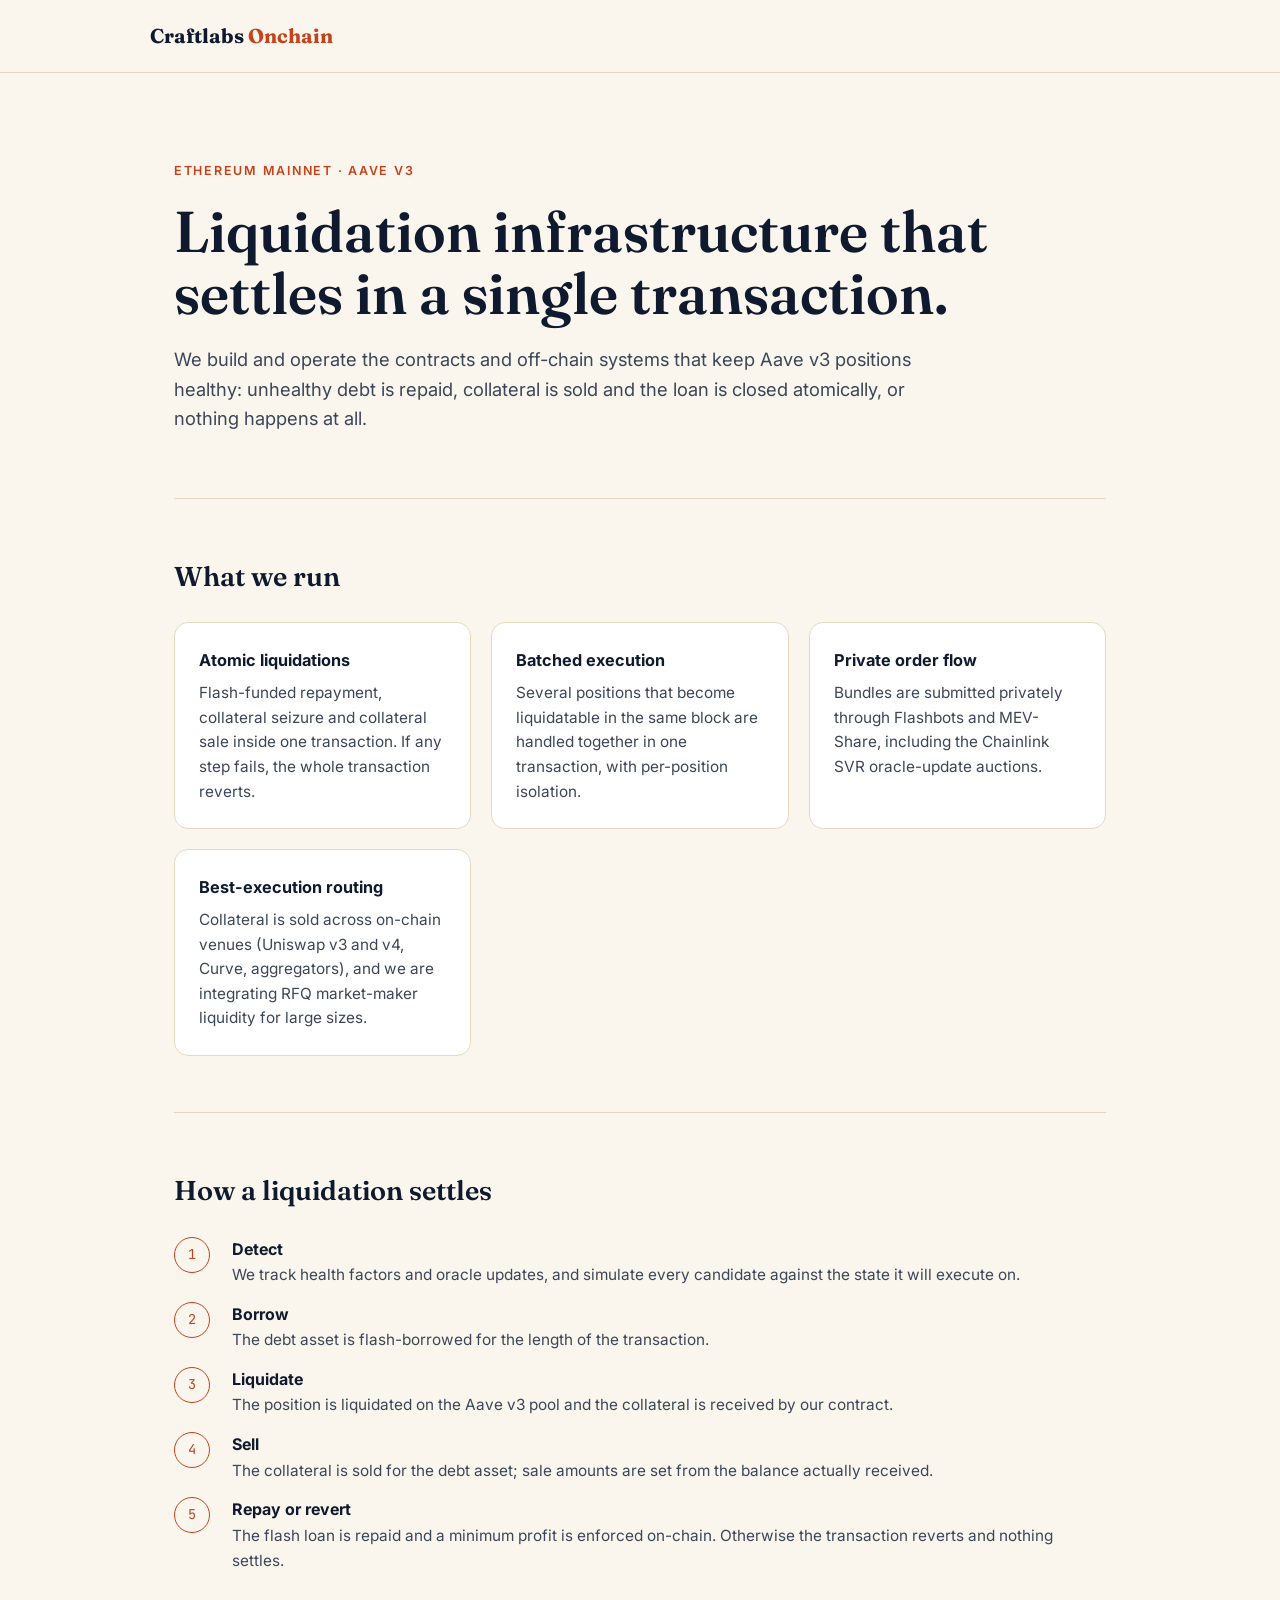
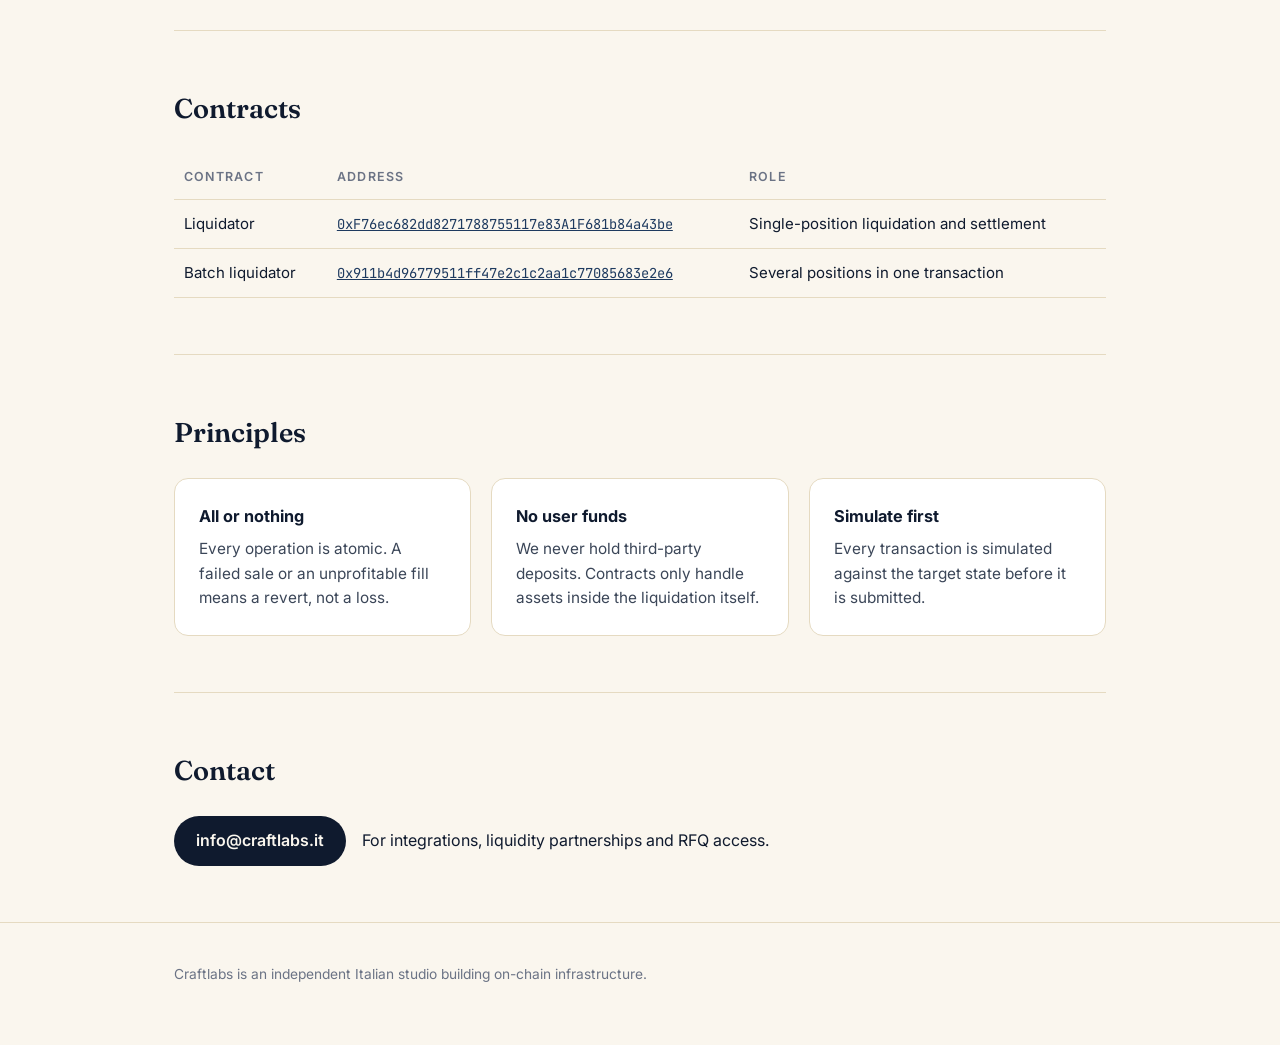
==== commit bedc3680: "Craftlabs Onchain: sito dedicato all'infrastruttura di liquidazione Aave v3 Co-Authored-By: Claude O" ====
--- a/index.html
+++ b/index.html
@@ -1,511 +1,150 @@
 <!DOCTYPE html>
-<html lang="it">
+<html lang="en">
 <head>
 <meta charset="UTF-8">
 <meta name="viewport" content="width=device-width, initial-scale=1.0">
-<title>Craftlabs — Agenti AI e siti web per le PMI italiane.</title>
-<meta name="description" content="Agenti AI che rispondono a email, WhatsApp e telefono 24/7. Siti web professionali a tariffa fissa €500, online in 7 giorni. Studio italiano.">
-<link rel="icon" type="image/svg+xml" href="data:image/svg+xml,<svg xmlns='http://www.w3.org/2000/svg' viewBox='0 0 100 100'><rect width='100' height='100' rx='22' fill='%230F1A2E'/><circle cx='37' cy='50' r='15' fill='%23C5421B'/><circle cx='63' cy='50' r='15' fill='%23E89A6B' opacity='0.9'/></svg>">
+<title>Craftlabs Onchain — Liquidation infrastructure on Ethereum</title>
+<meta name="description" content="Craftlabs Onchain builds and operates atomic liquidation infrastructure for Aave v3 on Ethereum mainnet.">
+<link rel="icon" type="image/svg+xml" href="data:image/svg+xml,<svg xmlns='http://www.w3.org/2000/svg' viewBox='0 0 100 100'><rect width='100' height='100' rx='22' fill='%230F1A2E'/></svg>">
 <link rel="preconnect" href="https://fonts.googleapis.com">
 <link rel="preconnect" href="https://fonts.gstatic.com" crossorigin>
-<link href="https://fonts.googleapis.com/css2?family=Fraunces:opsz,wght@9..144,400;9..144,500;9..144,600;9..144,700;9..144,800&family=Inter:wght@300;400;500;600;700&display=swap" rel="stylesheet">
-<link rel="stylesheet" href="style.css">
+<link href="https://fonts.googleapis.com/css2?family=Fraunces:opsz,wght@9..144,400;9..144,600;9..144,700&family=Inter:wght@400;500;600&family=JetBrains+Mono:wght@400;500&display=swap" rel="stylesheet">
+<style>
+  :root {
+    --bg: #FAF6EE; --bg-soft: #F2EAD7; --surface: #FFFFFF; --ink: #0F1A2E; --ink-soft: #3B4658;
+    --muted: #6B7385; --rust: #C5421B; --navy: #1E3A5F; --line: #E5DAC1;
+    --serif: 'Fraunces', Georgia, serif; --sans: 'Inter', -apple-system, 'Segoe UI', sans-serif;
+    --mono: 'JetBrains Mono', ui-monospace, monospace;
+  }
+  @media (prefers-color-scheme: dark) {
+    :root:not([data-theme="light"]) {
+      --bg: #0D1422; --bg-soft: #131C2E; --surface: #172236; --ink: #F2ECE0; --ink-soft: #C9C2B4;
+      --muted: #8E97A8; --rust: #E2683F; --navy: #8FB0D9; --line: #26324A;
+    }
+  }
+  :root[data-theme="dark"] {
+    --bg: #0D1422; --bg-soft: #131C2E; --surface: #172236; --ink: #F2ECE0; --ink-soft: #C9C2B4;
+    --muted: #8E97A8; --rust: #E2683F; --navy: #8FB0D9; --line: #26324A;
+  }
+  * { box-sizing: border-box; }
+  body { margin: 0; background: var(--bg); color: var(--ink); font-family: var(--sans); line-height: 1.6; }
+  a { color: var(--navy); }
+  a:focus-visible { outline: 2px solid var(--rust); outline-offset: 3px; }
+  .wrap { max-width: 980px; margin: 0 auto; padding: 0 24px; }
+  header { border-bottom: 1px solid var(--line); }
+  .bar { display: flex; justify-content: space-between; align-items: center; padding: 20px 0; }
+  .brand { font-family: var(--serif); font-weight: 700; font-size: 1.25rem; color: var(--ink); text-decoration: none; }
+  .brand span { color: var(--rust); }
+  .bar a.home { font-size: .9rem; color: var(--muted); text-decoration: none; }
+  .hero { padding: 88px 0 64px; display: grid; gap: 20px; }
+  .eyebrow { font-size: .78rem; letter-spacing: .14em; text-transform: uppercase; color: var(--rust); font-weight: 600; }
+  h1 { font-family: var(--serif); font-weight: 600; font-size: clamp(2.2rem, 5vw, 3.6rem); line-height: 1.08; margin: 0; text-wrap: balance; }
+  .lede { font-size: 1.15rem; color: var(--ink-soft); max-width: 62ch; margin: 0; }
+  section { padding: 56px 0; border-top: 1px solid var(--line); }
+  h2 { font-family: var(--serif); font-weight: 600; font-size: 1.7rem; margin: 0 0 24px; text-wrap: balance; }
+  .grid { display: grid; grid-template-columns: repeat(auto-fit, minmax(260px, 1fr)); gap: 20px; }
+  .card { background: var(--surface); border: 1px solid var(--line); border-radius: 14px; padding: 24px; }
+  .card h3 { font-size: 1.02rem; margin: 0 0 8px; }
+  .card p { margin: 0; color: var(--ink-soft); font-size: .96rem; }
+  .flow { display: grid; gap: 14px; counter-reset: step; }
+  .flow li { list-style: none; display: grid; grid-template-columns: 44px 1fr; gap: 14px; align-items: start; }
+  .flow li::before { counter-increment: step; content: counter(step); font-family: var(--mono); font-size: .85rem;
+    width: 34px; height: 34px; border-radius: 50%; border: 1px solid var(--rust); color: var(--rust);
+    display: grid; place-items: center; }
+  .flow { padding: 0; margin: 0; }
+  .flow strong { display: block; }
+  .flow span { color: var(--ink-soft); font-size: .96rem; }
+  .table-wrap { overflow-x: auto; }
+  table { width: 100%; border-collapse: collapse; font-size: .94rem; }
+  th, td { text-align: left; padding: 12px 10px; border-bottom: 1px solid var(--line); vertical-align: top; }
+  th { font-size: .78rem; letter-spacing: .1em; text-transform: uppercase; color: var(--muted); font-weight: 600; }
+  code { font-family: var(--mono); font-size: .86rem; word-break: break-all; }
+  .contact { display: flex; flex-wrap: wrap; gap: 16px; align-items: center; }
+  .btn { display: inline-block; background: var(--ink); color: var(--bg); padding: 12px 22px; border-radius: 999px;
+    text-decoration: none; font-weight: 600; }
+  footer { padding: 40px 0 60px; color: var(--muted); font-size: .86rem; border-top: 1px solid var(--line); }
+</style>
 </head>
 <body>
-
-<!-- TOPBAR -->
-<div class="topbar">
-  <a href="#contatti" class="topbar-link">
-    <span class="tb-dot"></span>
-    Studio italiano · attivi su 3 progetti questa settimana
-    <span class="tb-arrow">Scrivici →</span>
-  </a>
-</div>
-
-<!-- NAV -->
-<nav class="nav">
-  <div class="nav-inner">
-    <a href="#" class="brand">
-      <span class="brand-mark">
-        <span class="bm-dot bm-dot-1"></span>
-        <span class="bm-dot bm-dot-2"></span>
-      </span>
-      <span class="brand-text">Craftlabs</span>
-    </a>
-    <ul class="nav-links">
-      <li><a href="#automazione">Automazioni AI</a></li>
-      <li><a href="#siti">Siti web</a></li>
-      <li><a href="#processo">Come lavoriamo</a></li>
-      <li><a href="#contatti">Contatti</a></li>
-    </ul>
-    <a href="mailto:info@craftlabs.it?subject=Richiesta%20informazioni%20Craftlabs" class="nav-cta">Scrivici</a>
-  </div>
-</nav>
-
-<!-- HERO -->
-<header class="hero">
-  <div class="container hero-inner">
-    <div class="hero-left">
-      <span class="eyebrow">Studio AI · Italia</span>
-      <h1 class="hero-h">
-        Tecnologia di livello enterprise.<br>
-        <em>Prezzi da artigiano.</em>
-      </h1>
-      <p class="hero-p">
-        Costruiamo due cose, fatte bene: <b>agenti AI</b> che gestiscono email, WhatsApp e telefono al posto tuo, e <b>siti web</b> professionali a tariffa fissa. Per piccole e medie imprese italiane che hanno smesso di perdere clienti per mancanza di tempo.
-      </p>
-      <div class="hero-cta-row">
-        <a href="#automazione" class="btn btn-primary">Vedi gli agenti AI</a>
-        <a href="#siti" class="btn btn-ghost">Vedi i siti web</a>
-      </div>
-      <div class="hero-meta">
-        <div class="hm-item">
-          <div class="hm-num">+2.000</div>
-          <div class="hm-lbl">preventivi gestiti dai nostri agenti</div>
-        </div>
-        <div class="hm-sep"></div>
-        <div class="hm-item">
-          <div class="hm-num">7 giorni</div>
-          <div class="hm-lbl">dal pagamento al sito online</div>
-        </div>
-        <div class="hm-sep"></div>
-        <div class="hm-item">
-          <div class="hm-num">100%</div>
-          <div class="hm-lbl">soddisfatti o rimborsati</div>
-        </div>
-      </div>
-    </div>
-    <div class="hero-right">
-      <div class="hero-card">
-        <div class="hc-window">
-          <span class="hc-dots"><i></i><i></i><i></i></span>
-          <span class="hc-url">whatsapp · Lisa risponde</span>
-        </div>
-        <div class="hc-chat">
-          <div class="hc-msg hc-in">Salve, vorrei un preventivo per uno spurgo</div>
-          <div class="hc-msg hc-out">Certo. Mi dice indirizzo e tipo di intervento?</div>
-          <div class="hc-msg hc-in">Via Roma 12 Bergamo, fossa biologica 3000L</div>
-          <div class="hc-msg hc-out">Ultimo svuotamento? Le serve oggi o nei prossimi giorni?</div>
-          <div class="hc-msg hc-in">2 anni fa, anche domani va bene</div>
-          <div class="hc-msg hc-out">Perfetto. 180€ + IVA, sabato mattina alle 9. Confermo?</div>
-          <div class="hc-msg hc-typing"><span></span><span></span><span></span></div>
-        </div>
-        <div class="hc-foot">
-          <span class="hc-status"><i class="hc-pulse"></i> Lisa è attiva 24/7</span>
-          <span class="hc-time">Risposta media · 2 sec</span>
-        </div>
-      </div>
-    </div>
-  </div>
-
-  <!-- LOGOS STRIP -->
-  <div class="logos-strip">
-    <div class="container ls-inner">
-      <span class="ls-label">Connessa a</span>
-      <div class="ls-row">
-        <span class="ls-item">WhatsApp Business</span>
-        <span class="ls-item">Gmail</span>
-        <span class="ls-item">Outlook</span>
-        <span class="ls-item">Google Calendar</span>
-        <span class="ls-item">Stripe</span>
-        <span class="ls-item">Notion</span>
-        <span class="ls-item">Slack</span>
-      </div>
-    </div>
+<header>
+  <div class="wrap bar">
+    <a class="brand" href="/">Craftlabs<span> Onchain</span></a>
   </div>
 </header>
 
-<!-- ===== AUTOMAZIONI AI ===== -->
-<section id="automazione" class="section">
-  <div class="container">
+<main class="wrap">
+  <div class="hero">
+    <div class="eyebrow">Ethereum mainnet · Aave v3</div>
+    <h1>Liquidation infrastructure that settles in a single transaction.</h1>
+    <p class="lede">We build and operate the contracts and off-chain systems that keep Aave v3 positions healthy: unhealthy debt is repaid, collateral is sold and the loan is closed atomically, or nothing happens at all.</p>
+  </div>
 
-    <div class="sect-head">
-      <span class="eyebrow">01 / Automazioni AI</span>
-      <h2 class="section-h">Tre canali.<br><em>Una sola intelligenza.</em></h2>
-      <p class="section-p">
-        I tuoi clienti scrivono dove vogliono: email, WhatsApp, telefono. I nostri agenti rispondono ovunque, nel tuo tono, sempre in italiano. Tu vedi solo il riepilogo a fine giornata.
-      </p>
-    </div>
-
-    <!-- 3 DEMO CARDS -->
-    <div class="channels-grid">
-
-      <article class="ch-card">
-        <header class="ch-head">
-          <span class="ch-ico" aria-hidden="true">
-            <svg viewBox="0 0 24 24" width="20" height="20"><path fill="currentColor" d="M22 6c0-1.1-.9-2-2-2H4c-1.1 0-2 .9-2 2v12c0 1.1.9 2 2 2h16c1.1 0 2-.9 2-2zm-2 0l-8 5l-8-5zm0 12H4V8l8 5l8-5z"/></svg>
-          </span>
-          <div>
-            <h3 class="ch-name">Sara</h3>
-            <span class="ch-sub">Agente Email</span>
-          </div>
-        </header>
-        <div class="ch-body">
-          <div class="email-thread">
-            <div class="et-msg et-in">
-              <div class="et-from">Mario Rossi</div>
-              <div class="et-text">Salve, vorrei preventivo pulizia ufficio 200 mq.</div>
-            </div>
-            <div class="et-msg et-out">
-              <div class="et-from">Sara risponde · 2 sec</div>
-              <div class="et-text">Buongiorno Sig. Rossi,<br>per il preventivo accurato mi servono:<br>· indirizzo<br>· frequenza<br>· orari preferiti.<br>Allego intanto il listino base.</div>
-            </div>
-          </div>
-        </div>
-        <footer class="ch-foot">
-          <span><b>0</b> email perse</span>
-          <span><b>2 sec</b> tempo risposta</span>
-        </footer>
-      </article>
-
-      <article class="ch-card ch-featured">
-        <span class="ch-badge">Più richiesto</span>
-        <header class="ch-head">
-          <span class="ch-ico" aria-hidden="true">
-            <svg viewBox="0 0 24 24" width="20" height="20"><path fill="currentColor" d="M17.5 14.4c-.3-.1-1.7-.9-2-1c-.3-.1-.5-.1-.7.2c-.2.3-.8 1-.9 1.2c-.2.2-.3.2-.6.1c-.3-.2-1.3-.5-2.4-1.5c-.9-.8-1.5-1.8-1.7-2.1c-.2-.3 0-.5.1-.6c.1-.1.3-.3.4-.5c.2-.2.2-.3.3-.5c.1-.2 0-.4 0-.5c0-.2-.7-1.6-.9-2.2c-.2-.6-.5-.5-.7-.5h-.6c-.2 0-.5.1-.8.4C6.7 7.2 6 7.9 6 9.4c0 1.5 1.1 2.9 1.2 3.1c.1.2 2.1 3.2 5.1 4.5c.7.3 1.3.5 1.7.6c.7.2 1.4.2 1.9.1c.6-.1 1.8-.7 2-1.4c.2-.7.2-1.3.2-1.4c-.1-.1-.3-.2-.6-.4M12 21.8c-1.8 0-3.5-.5-5-1.4l-.4-.2l-3.7 1l1-3.6l-.2-.4c-1-1.6-1.5-3.4-1.5-5.3c0-5.4 4.4-9.9 9.9-9.9c2.6 0 5.1 1 7 2.9c1.9 1.9 2.9 4.4 2.9 7c0 5.5-4.4 9.9-9.9 9.9m8.4-18.3C18.2 1.2 15.2 0 12.1 0C5.5 0 .2 5.3.2 11.9c0 2.1.5 4.1 1.6 5.9L0 24l6.3-1.7c1.7.9 3.7 1.4 5.7 1.4c6.6 0 11.9-5.3 11.9-11.9c0-3.1-1.2-6.1-3.5-8.4"/></svg>
-          </span>
-          <div>
-            <h3 class="ch-name">Lisa</h3>
-            <span class="ch-sub">Agente WhatsApp</span>
-          </div>
-        </header>
-        <div class="ch-body">
-          <div class="wa-screen">
-            <div class="wa-bubble wa-in">Ciao, vorrei un preventivo per uno spurgo</div>
-            <div class="wa-bubble wa-out">Certo! Mi dica indirizzo e tipo di intervento.</div>
-            <div class="wa-bubble wa-in">Via Roma 12 Bergamo, fossa biologica</div>
-            <div class="wa-bubble wa-out">Volume e ultimo svuotamento?</div>
-            <div class="wa-bubble wa-in">3000L, 2 anni fa</div>
-            <div class="wa-bubble wa-out">180€ + IVA. Le invio il PDF?</div>
-          </div>
-        </div>
-        <footer class="ch-foot">
-          <span><b>24/7</b> sempre attiva</span>
-          <span><b>+38%</b> conversione</span>
-        </footer>
-      </article>
-
-      <article class="ch-card">
-        <header class="ch-head">
-          <span class="ch-ico" aria-hidden="true">
-            <svg viewBox="0 0 24 24" width="20" height="20"><path fill="currentColor" d="M20 15.5c-1.25 0-2.45-.2-3.57-.57a1 1 0 0 0-1.02.24l-2.2 2.2a15.05 15.05 0 0 1-6.59-6.58l2.2-2.21a.96.96 0 0 0 .25-1A11.36 11.36 0 0 1 8.5 4a1 1 0 0 0-1-1H4a1 1 0 0 0-1 1c0 9.39 7.61 17 17 17a1 1 0 0 0 1-1v-3.5a1 1 0 0 0-1-1Z"/></svg>
-          </span>
-          <div>
-            <h3 class="ch-name">Marco</h3>
-            <span class="ch-sub">Agente Voce</span>
-          </div>
-        </header>
-        <div class="ch-body voice-body">
-          <button class="play-row" id="playMarco" aria-label="Ascolta una chiamata reale gestita da Marco">
-            <span class="play-icon">
-              <svg viewBox="0 0 24 24" width="14" height="14"><path fill="#fff" d="M8 5v14l11-7z"/></svg>
-            </span>
-            <span class="play-label">Ascolta Marco</span>
-            <span class="audio-bars">
-              <span style="height:30%"></span><span style="height:60%"></span>
-              <span style="height:90%"></span><span style="height:45%"></span>
-              <span style="height:75%"></span><span style="height:55%"></span>
-              <span style="height:80%"></span><span style="height:35%"></span>
-              <span style="height:65%"></span><span style="height:50%"></span>
-            </span>
-          </button>
-          <div class="voice-trans">
-            <div class="vt-line vt-bot"><b>Marco</b> · Pronto, sono Marco di Craftlabs. Mi dica pure.</div>
-            <div class="vt-line vt-user"><b>Cliente</b> · Vorrei un preventivo per uno spurgo della fossa biologica.</div>
-            <div class="vt-line vt-bot"><b>Marco</b> · Certo. Mi può dare indirizzo e volume stimato?</div>
-            <div class="vt-line vt-user"><b>Cliente</b> · Via Roma 12 Bergamo, 3000 litri.</div>
-            <div class="vt-line vt-bot"><b>Marco</b> · 180 euro più IVA. Le mando dettaglio via email?</div>
-          </div>
-        </div>
-        <footer class="ch-foot">
-          <span><b>100%</b> chiamate gestite</span>
-          <span><b>0</b> attese cliente</span>
-        </footer>
-      </article>
-
-    </div>
-
-    <!-- COMPARISON STATS -->
-    <div class="compare">
-      <h3 class="compare-h">Cosa cambia, in pratica.</h3>
-      <div class="compare-grid">
-
-        <div class="cp-row">
-          <div class="cp-label">Tempo medio risposta cliente</div>
-          <div class="cp-bars">
-            <div class="cp-bar">
-              <span class="cp-track"><span class="cp-fill cp-old" style="width: 100%"></span></span>
-              <span class="cp-val cp-old-v">4 ore</span>
-            </div>
-            <div class="cp-bar">
-              <span class="cp-track"><span class="cp-fill cp-new" style="width: 8%"></span></span>
-              <span class="cp-val cp-new-v">2 sec</span>
-            </div>
-          </div>
-        </div>
-
-        <div class="cp-row">
-          <div class="cp-label">Preventivi gestiti / settimana</div>
-          <div class="cp-bars">
-            <div class="cp-bar">
-              <span class="cp-track"><span class="cp-fill cp-old" style="width: 18%"></span></span>
-              <span class="cp-val cp-old-v">20</span>
-            </div>
-            <div class="cp-bar">
-              <span class="cp-track"><span class="cp-fill cp-new" style="width: 100%"></span></span>
-              <span class="cp-val cp-new-v">150+</span>
-            </div>
-          </div>
-        </div>
-
-        <div class="cp-row">
-          <div class="cp-label">Chiamate gestite fuori orario</div>
-          <div class="cp-bars">
-            <div class="cp-bar">
-              <span class="cp-track"><span class="cp-fill cp-old" style="width: 4%"></span></span>
-              <span class="cp-val cp-old-v">0</span>
-            </div>
-            <div class="cp-bar">
-              <span class="cp-track"><span class="cp-fill cp-new" style="width: 100%"></span></span>
-              <span class="cp-val cp-new-v">Tutte</span>
-            </div>
-          </div>
-        </div>
-
-        <div class="cp-legend">
-          <span class="lg-item"><i class="lg-dot lg-old"></i> Senza Craftlabs</span>
-          <span class="lg-item"><i class="lg-dot lg-new"></i> Con Craftlabs</span>
-        </div>
+  <section>
+    <h2>What we run</h2>
+    <div class="grid">
+      <div class="card">
+        <h3>Atomic liquidations</h3>
+        <p>Flash-funded repayment, collateral seizure and collateral sale inside one transaction. If any step fails, the whole transaction reverts.</p>
+      </div>
+      <div class="card">
+        <h3>Batched execution</h3>
+        <p>Several positions that become liquidatable in the same block are handled together in one transaction, with per-position isolation.</p>
+      </div>
+      <div class="card">
+        <h3>Private order flow</h3>
+        <p>Bundles are submitted privately through Flashbots and MEV-Share, including the Chainlink SVR oracle-update auctions.</p>
+      </div>
+      <div class="card">
+        <h3>Best-execution routing</h3>
+        <p>Collateral is sold across on-chain venues (Uniswap v3 and v4, Curve, aggregators), and we are integrating RFQ market-maker liquidity for large sizes.</p>
       </div>
     </div>
+  </section>
 
-    <!-- AUTOMAZIONI CTA -->
-    <div class="sect-cta">
-      <a href="mailto:info@craftlabs.it?subject=Vorrei%20capire%20se%20un%20agente%20AI%20fa%20al%20caso%20mio" class="btn btn-primary big">Capire se fa al caso mio →</a>
-      <span class="sect-cta-note">Audit gratuito · risposta entro 24h</span>
+  <section>
+    <h2>How a liquidation settles</h2>
+    <ol class="flow">
+      <li><div><strong>Detect</strong><span>We track health factors and oracle updates, and simulate every candidate against the state it will execute on.</span></div></li>
+      <li><div><strong>Borrow</strong><span>The debt asset is flash-borrowed for the length of the transaction.</span></div></li>
+      <li><div><strong>Liquidate</strong><span>The position is liquidated on the Aave v3 pool and the collateral is received by our contract.</span></div></li>
+      <li><div><strong>Sell</strong><span>The collateral is sold for the debt asset; sale amounts are set from the balance actually received.</span></div></li>
+      <li><div><strong>Repay or revert</strong><span>The flash loan is repaid and a minimum profit is enforced on-chain. Otherwise the transaction reverts and nothing settles.</span></div></li>
+    </ol>
+  </section>
+
+  <section>
+    <h2>Contracts</h2>
+    <div class="table-wrap">
+      <table>
+        <thead><tr><th>Contract</th><th>Address</th><th>Role</th></tr></thead>
+        <tbody>
+          <tr><td>Liquidator</td><td><a href="https://etherscan.io/address/0xF76ec682dd8271788755117e83A1F681b84a43be"><code>0xF76ec682dd8271788755117e83A1F681b84a43be</code></a></td><td>Single-position liquidation and settlement</td></tr>
+          <tr><td>Batch liquidator</td><td><a href="https://etherscan.io/address/0x911b4d96779511ff47e2c1c2aa1c77085683e2e6"><code>0x911b4d96779511ff47e2c1c2aa1c77085683e2e6</code></a></td><td>Several positions in one transaction</td></tr>
+        </tbody>
+      </table>
     </div>
+  </section>
 
-  </div>
-</section>
+  <section>
+    <h2>Principles</h2>
+    <div class="grid">
+      <div class="card"><h3>All or nothing</h3><p>Every operation is atomic. A failed sale or an unprofitable fill means a revert, not a loss.</p></div>
+      <div class="card"><h3>No user funds</h3><p>We never hold third-party deposits. Contracts only handle assets inside the liquidation itself.</p></div>
+      <div class="card"><h3>Simulate first</h3><p>Every transaction is simulated against the target state before it is submitted.</p></div>
+    </div>
+  </section>
 
-<!-- ===== SITI WEB ===== -->
-<section id="siti" class="section section-alt">
-  <div class="container">
+  <section>
+    <h2>Contact</h2>
+    <div class="contact">
+      <a class="btn" href="mailto:info@craftlabs.it">info@craftlabs.it</a>
+      <span>For integrations, liquidity partnerships and RFQ access.</span>
+    </div>
+  </section>
+</main>
 
-    <div class="sect-head">
-      <span class="eyebrow">02 / Siti web</span>
-      <h2 class="section-h">Sito professionale.<br><em>Tariffa fissa €500.</em></h2>
-      <p class="section-p">
-        Sviluppo siti moderni per piccole e medie imprese italiane. Pagamento una sola volta, codice tuo, nessun abbonamento. Per chi ha un'attività vera e vuole un sito serio, senza pagare €1.500 a un'agenzia.
-      </p>
-    </div>
-
-    <!-- GALLERY -->
-    <div class="sites-gallery">
-      <img src="https://craftlabs-sites-bot-production.up.railway.app/img/hero.png" alt="Esempi di siti web realizzati per piccole e medie imprese italiane" loading="lazy">
-    </div>
-
-    <!-- 3 BIG CARDS -->
-    <div class="price-grid">
-      <div class="price-card">
-        <div class="pc-num">€500</div>
-        <h3 class="pc-h">Tariffa fissa</h3>
-        <p class="pc-p">Una volta sola. Nessun mensile. Nessuna sorpresa. Sul mercato lo trovi tra €1.000 e €1.500.</p>
-      </div>
-      <div class="price-card price-card-feature">
-        <div class="pc-num">7 gg</div>
-        <h3 class="pc-h">Consegna garantita</h3>
-        <p class="pc-p">Sito completo online entro 7 giorni lavorativi dal pagamento. Se sgarriamo, sconto del 20%.</p>
-      </div>
-      <div class="price-card">
-        <div class="pc-num">100%</div>
-        <h3 class="pc-h">Codice tuo</h3>
-        <p class="pc-p">Dominio, hosting e codice sorgente intestati a te. Puoi modificare, vendere o portare via tutto.</p>
-      </div>
-    </div>
-
-    <!-- INCLUDED -->
-    <div class="included">
-      <h3 class="included-h">Cosa è incluso, sempre.</h3>
-      <ul class="included-list">
-        <li><span class="ic-tick">✓</span> Design moderno ottimizzato per mobile</li>
-        <li><span class="ic-tick">✓</span> Form preventivo + WhatsApp diretto</li>
-        <li><span class="ic-tick">✓</span> Recensioni Google in evidenza</li>
-        <li><span class="ic-tick">✓</span> Indicizzazione su Google curata (SEO base)</li>
-        <li><span class="ic-tick">✓</span> Dominio + hosting primo anno inclusi</li>
-        <li><span class="ic-tick">✓</span> 1 revisione bozza inclusa</li>
-        <li><span class="ic-tick">✓</span> Soddisfatti o rimborsati entro 14 giorni</li>
-      </ul>
-    </div>
-
-    <!-- FOR WHO -->
-    <div class="forwho">
-      <h3 class="forwho-h">Per chi è.</h3>
-      <div class="forwho-grid">
-        <div class="fw-tag">Carrozzerie</div>
-        <div class="fw-tag">Autospurgo</div>
-        <div class="fw-tag">Studi dentistici</div>
-        <div class="fw-tag">Ristoranti &amp; B&amp;B</div>
-        <div class="fw-tag">Artigiani &amp; idraulici</div>
-        <div class="fw-tag">Studi professionali</div>
-        <div class="fw-tag">Piccole agenzie</div>
-        <div class="fw-tag">Negozi locali</div>
-      </div>
-    </div>
-
-    <!-- CTA SITI -->
-    <div class="sect-cta">
-      <a href="mailto:info@craftlabs.it?subject=Richiesta%20preventivo%20sito%20web" class="btn btn-primary big">Richiedi un esempio per la tua attività →</a>
-      <span class="sect-cta-note">Risposta entro 24h · nessun impegno</span>
-    </div>
-
-  </div>
-</section>
-
-<!-- ===== PROCESSO ===== -->
-<section id="processo" class="section">
-  <div class="container">
-
-    <div class="sect-head">
-      <span class="eyebrow">Come lavoriamo</span>
-      <h2 class="section-h">Quattro passi.<br><em>Niente sorprese.</em></h2>
-      <p class="section-p">
-        Lo stesso processo per agenti AI e siti web. Pochi giorni, costi chiari fin dall'inizio, contratto scritto.
-      </p>
-    </div>
-
-    <ol class="steps">
-      <li class="step">
-        <span class="step-n">01</span>
-        <h3 class="step-h">Chiamata 15 min</h3>
-        <p class="step-p">Ci sentiamo per capire cosa serve davvero. Niente venditore, parli col founder.</p>
-      </li>
-      <li class="step">
-        <span class="step-n">02</span>
-        <h3 class="step-h">Proposta scritta</h3>
-        <p class="step-p">Entro 48h ricevi proposta chiara con prezzo fisso, scadenze e cosa è incluso. Zero fine print.</p>
-      </li>
-      <li class="step">
-        <span class="step-n">03</span>
-        <h3 class="step-h">Costruzione</h3>
-        <p class="step-p">7 giorni per un sito, 2-3 settimane per un agente AI. Vedi i progressi giorno per giorno.</p>
-      </li>
-      <li class="step">
-        <span class="step-n">04</span>
-        <h3 class="step-h">Live &amp; garanzia</h3>
-        <p class="step-p">Andiamo online insieme. Hai 14 giorni per dirci "non funziona": rimborsiamo senza domande.</p>
-      </li>
-    </ol>
-
-  </div>
-</section>
-
-<!-- ===== GARANZIA BANNER ===== -->
-<section class="guarantee">
-  <div class="container guar-inner">
-    <div class="guar-icon" aria-hidden="true">
-      <svg viewBox="0 0 24 24" width="36" height="36"><path fill="currentColor" d="M12 1L3 5v6c0 5.55 3.84 10.74 9 12c5.16-1.26 9-6.45 9-12V5l-9-4zm-2 16l-4-4l1.41-1.41L10 14.17l6.59-6.59L18 9l-8 8z"/></svg>
-    </div>
-    <div class="guar-text">
-      <h3 class="guar-h">Soddisfatti o rimborsati. Sul serio.</h3>
-      <p class="guar-p">14 giorni dalla consegna per dirci "non fa per me". Restituiamo tutto, senza domande, senza penali. Funziona perché siamo bravi a dire di no a chi non possiamo aiutare davvero.</p>
-    </div>
-  </div>
-</section>
-
-<!-- ===== FAQ ===== -->
-<section class="section">
-  <div class="container">
-
-    <div class="sect-head sect-head-tight">
-      <span class="eyebrow">Domande comuni</span>
-      <h2 class="section-h">Le risposte<br><em>che vi servono.</em></h2>
-    </div>
-
-    <div class="faq">
-      <details class="faq-item" open>
-        <summary>Perché €500 e non €1.500 come gli altri?</summary>
-        <div class="faq-a">Perché siamo uno studio piccolo senza commerciali. Niente call center, niente intermediari. Il prezzo dell'agenzia tradizionale paga 4-5 persone tra te e chi davvero scrive il codice. Noi siamo quelli che lo scrivono.</div>
-      </details>
-      <details class="faq-item">
-        <summary>Cosa succede dopo il primo anno con dominio e hosting?</summary>
-        <div class="faq-a">Te li giri tu su Vercel + IONOS (~€30/anno totali) o continuiamo noi a €80/anno tutto incluso. Senza obblighi, decidi al rinnovo.</div>
-      </details>
-      <details class="faq-item">
-        <summary>Posso modificare il sito da solo dopo?</summary>
-        <div class="faq-a">Sì. Il codice è tuo, su GitHub a tuo nome. Se vuoi piccole modifiche le fai con l'editor visuale che ti consegniamo. Modifiche grosse: 1 ora di lavoro nostro a €50.</div>
-      </details>
-      <details class="faq-item">
-        <summary>L'agente AI risponde davvero come una persona?</summary>
-        <div class="faq-a">Sì, usa Claude 4.6 (lo stato dell'arte degli LLM) addestrato sui tuoi listini, processi e tono. Nel 95% dei casi il cliente non capisce di parlare con un agente. Negli altri 5% capisce, ma riceve risposta giusta lo stesso.</div>
-      </details>
-      <details class="faq-item">
-        <summary>Quanto costa un agente AI al mese?</summary>
-        <div class="faq-a">Setup una tantum da €1.200, poi €99/mese tutto incluso (server, modello AI, manutenzione). Niente costi nascosti, niente per-messaggio. Cancellabile in qualsiasi momento.</div>
-      </details>
-      <details class="faq-item">
-        <summary>Lavorate solo in Lombardia o anche fuori?</summary>
-        <div class="faq-a">Ovunque in Italia. Tutto da remoto: call, demo, consegna online. Abbiamo clienti tra Bergamo, Bologna, Bari e Palermo.</div>
-      </details>
-    </div>
-  </div>
-</section>
-
-<!-- ===== CTA FINAL ===== -->
-<section id="contatti" class="cta-final">
-  <div class="container cta-inner">
-    <span class="eyebrow eyebrow-light">Iniziamo</span>
-    <h2 class="cta-h">Una mail.<br><em>Risposta entro 24h.</em></h2>
-    <p class="cta-p">
-      Scrivici cosa fai e cosa stai cercando di risolvere. Se non possiamo aiutarti te lo diciamo subito, senza farti perdere tempo. Se sì, in 48h hai una proposta scritta.
-    </p>
-    <a href="mailto:info@craftlabs.it?subject=Vorrei%20parlare%20con%20Craftlabs" class="btn btn-primary huge">info@craftlabs.it</a>
-    <div class="cta-meta">
-      <span>📍 Italia</span>
-      <span>·</span>
-      <span>Risposta in giornata, sempre da un umano</span>
-    </div>
-  </div>
-</section>
-
-<!-- FOOTER -->
-<footer class="footer">
-  <div class="container ft-inner">
-    <div class="ft-brand">
-      <div class="brand">
-        <span class="brand-mark">
-          <span class="bm-dot bm-dot-1"></span>
-          <span class="bm-dot bm-dot-2"></span>
-        </span>
-        <span class="brand-text">Craftlabs</span>
-      </div>
-      <p class="ft-tag">Studio AI italiano. Agenti AI e siti web per le PMI.</p>
-    </div>
-    <div class="ft-cols">
-      <div class="ft-col">
-        <h4>Prodotti</h4>
-        <a href="#automazione">Agenti AI</a>
-        <a href="#siti">Siti web</a>
-        <a href="#processo">Come lavoriamo</a>
-      </div>
-      <div class="ft-col">
-        <h4>Contatti</h4>
-        <a href="mailto:info@craftlabs.it">info@craftlabs.it</a>
-        <span>Italia</span>
-      </div>
-      <div class="ft-col">
-        <h4>Legal</h4>
-        <a href="#">Privacy</a>
-        <a href="#">Termini</a>
-      </div>
-    </div>
-  </div>
-  <div class="ft-bottom container">
-    <span>© 2026 Craftlabs</span>
-    <span>Fatto a mano in Italia</span>
-  </div>
+<footer>
+  <div class="wrap">Craftlabs is an independent Italian studio building on-chain infrastructure.</div>
 </footer>
-
-<script src="script.js"></script>
 </body>
 </html>
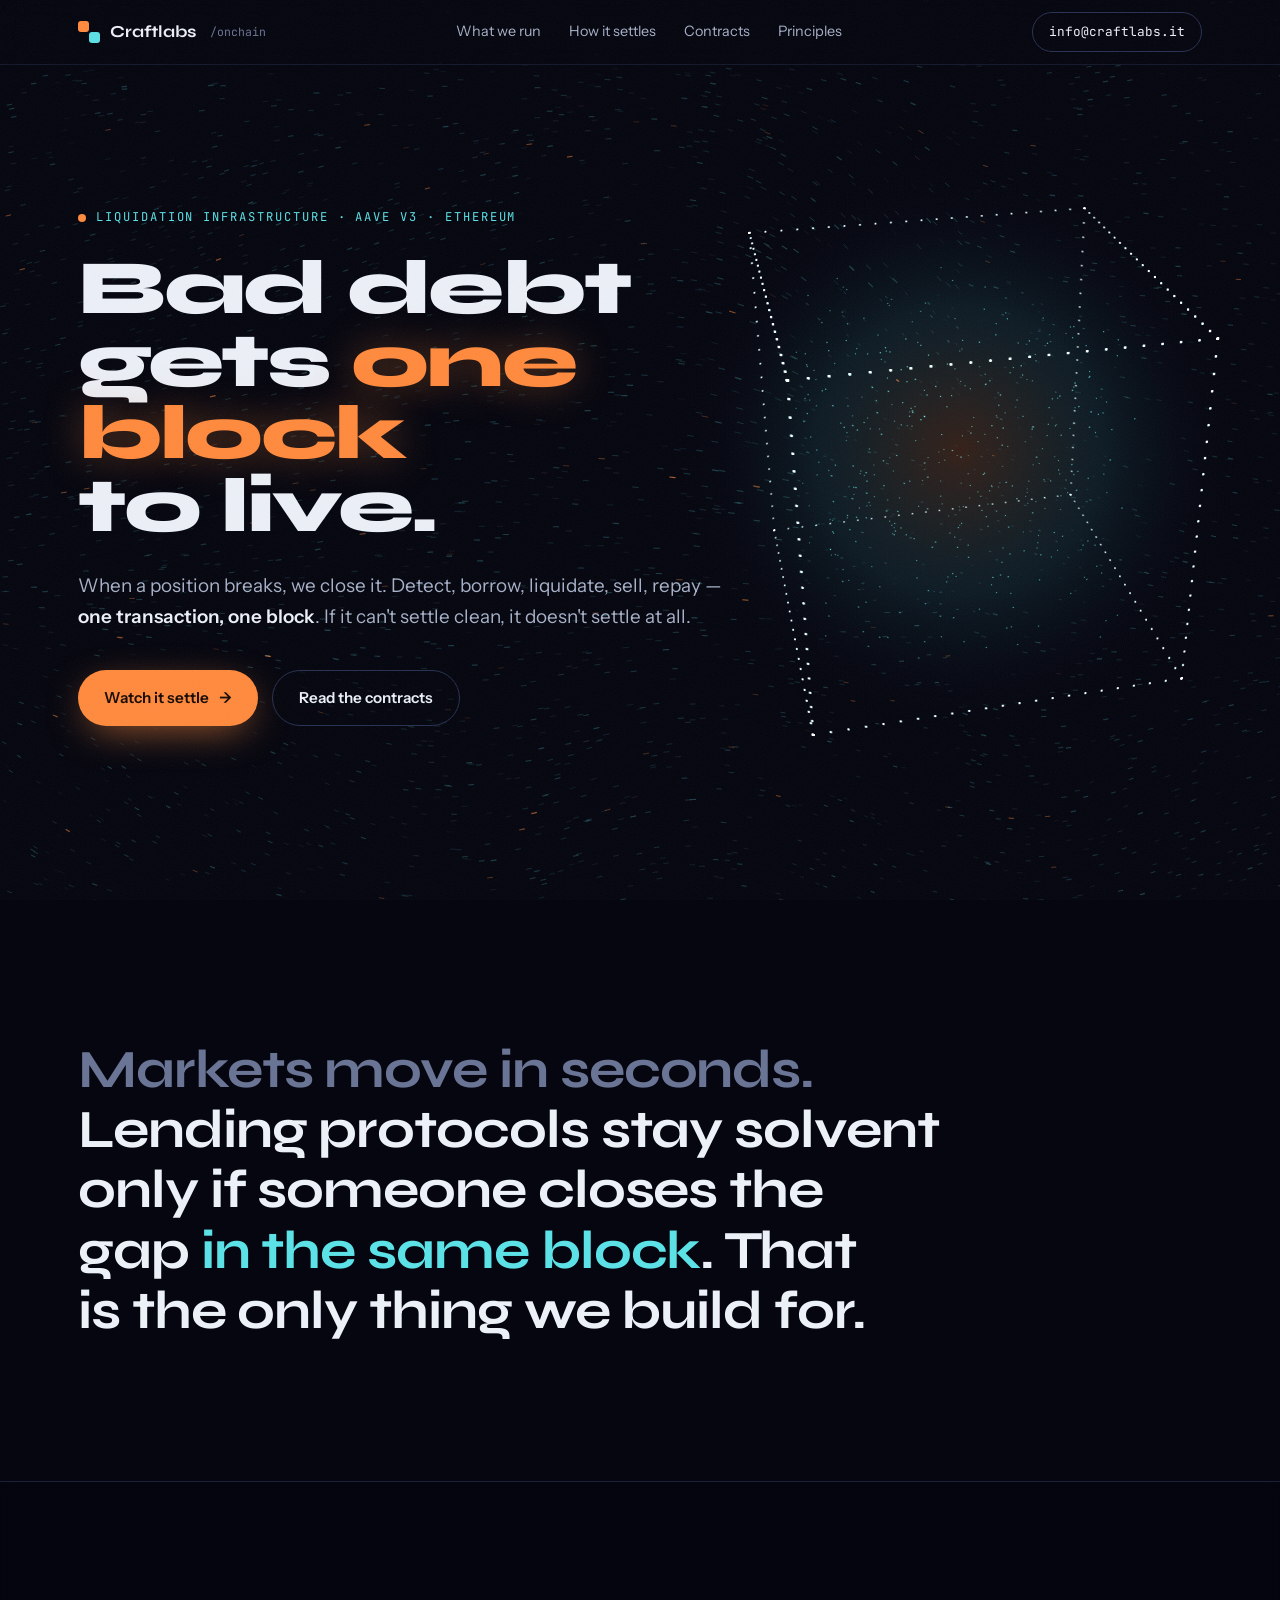
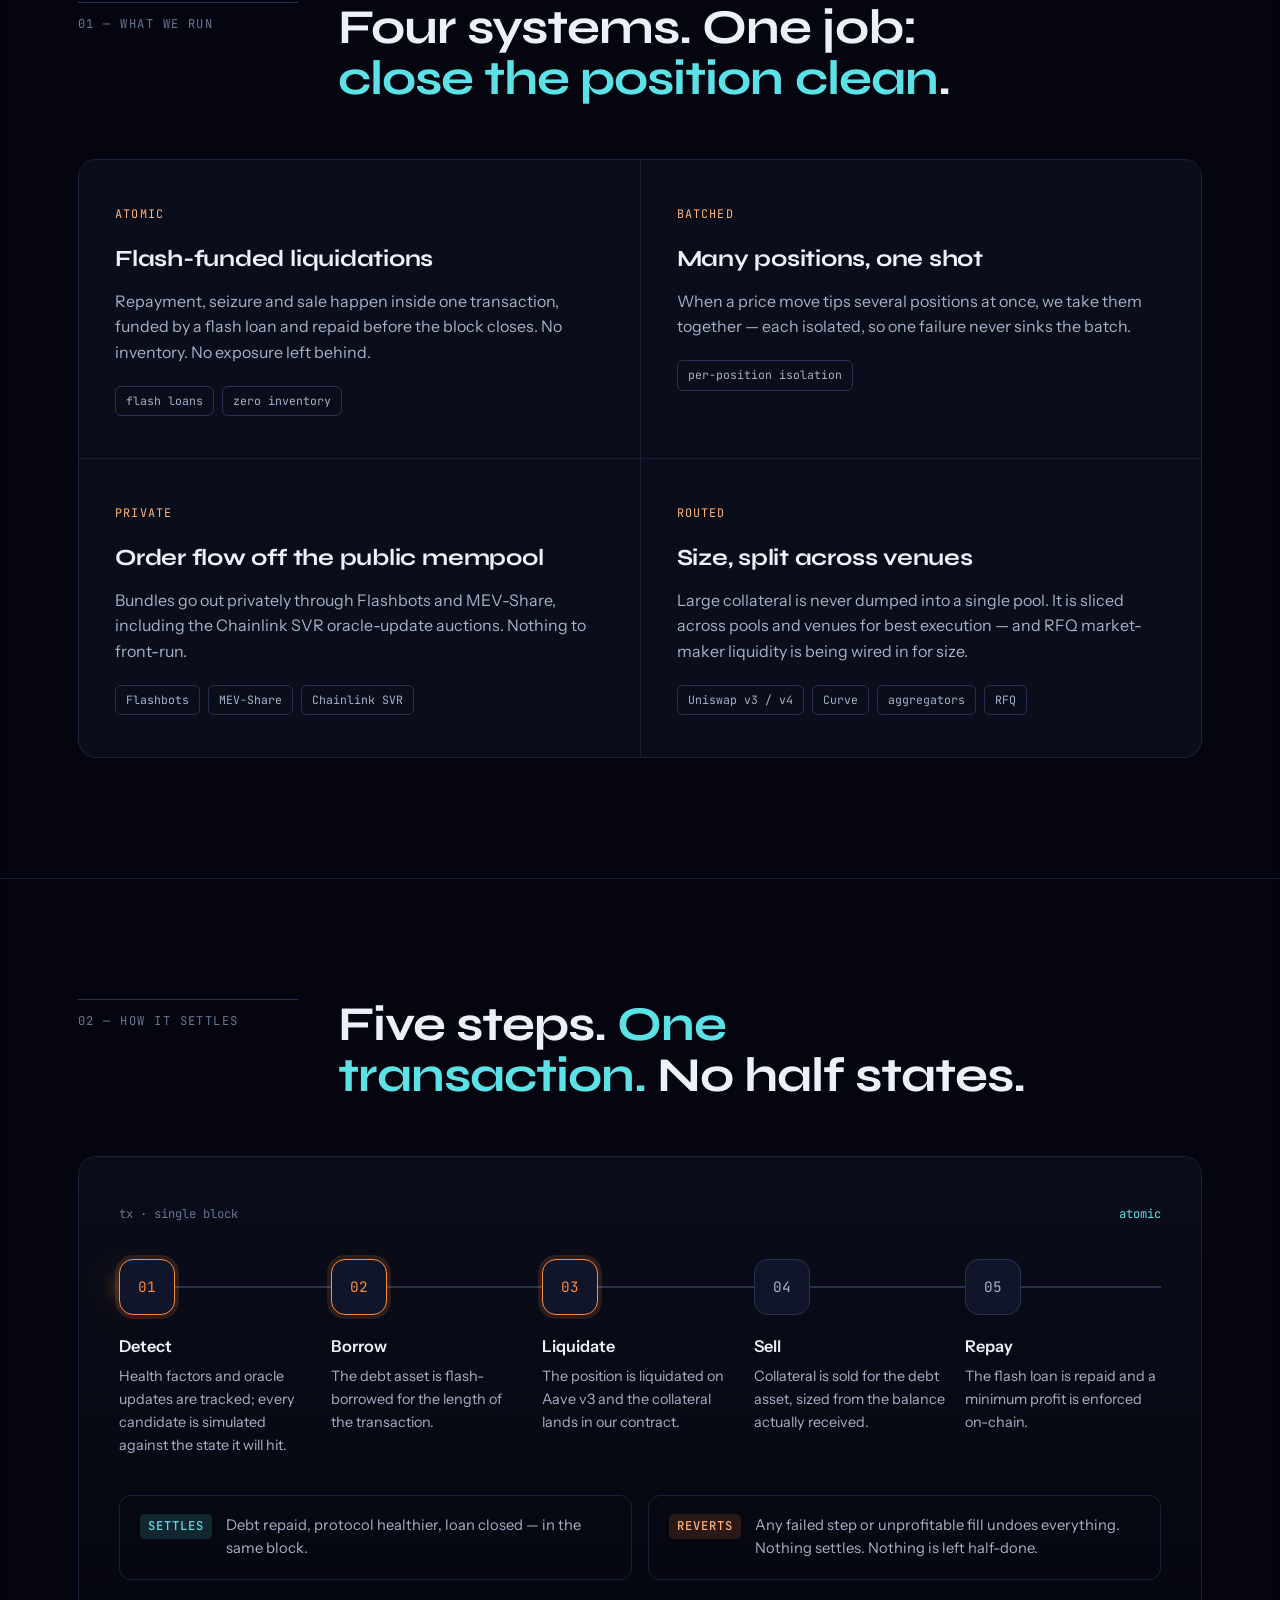
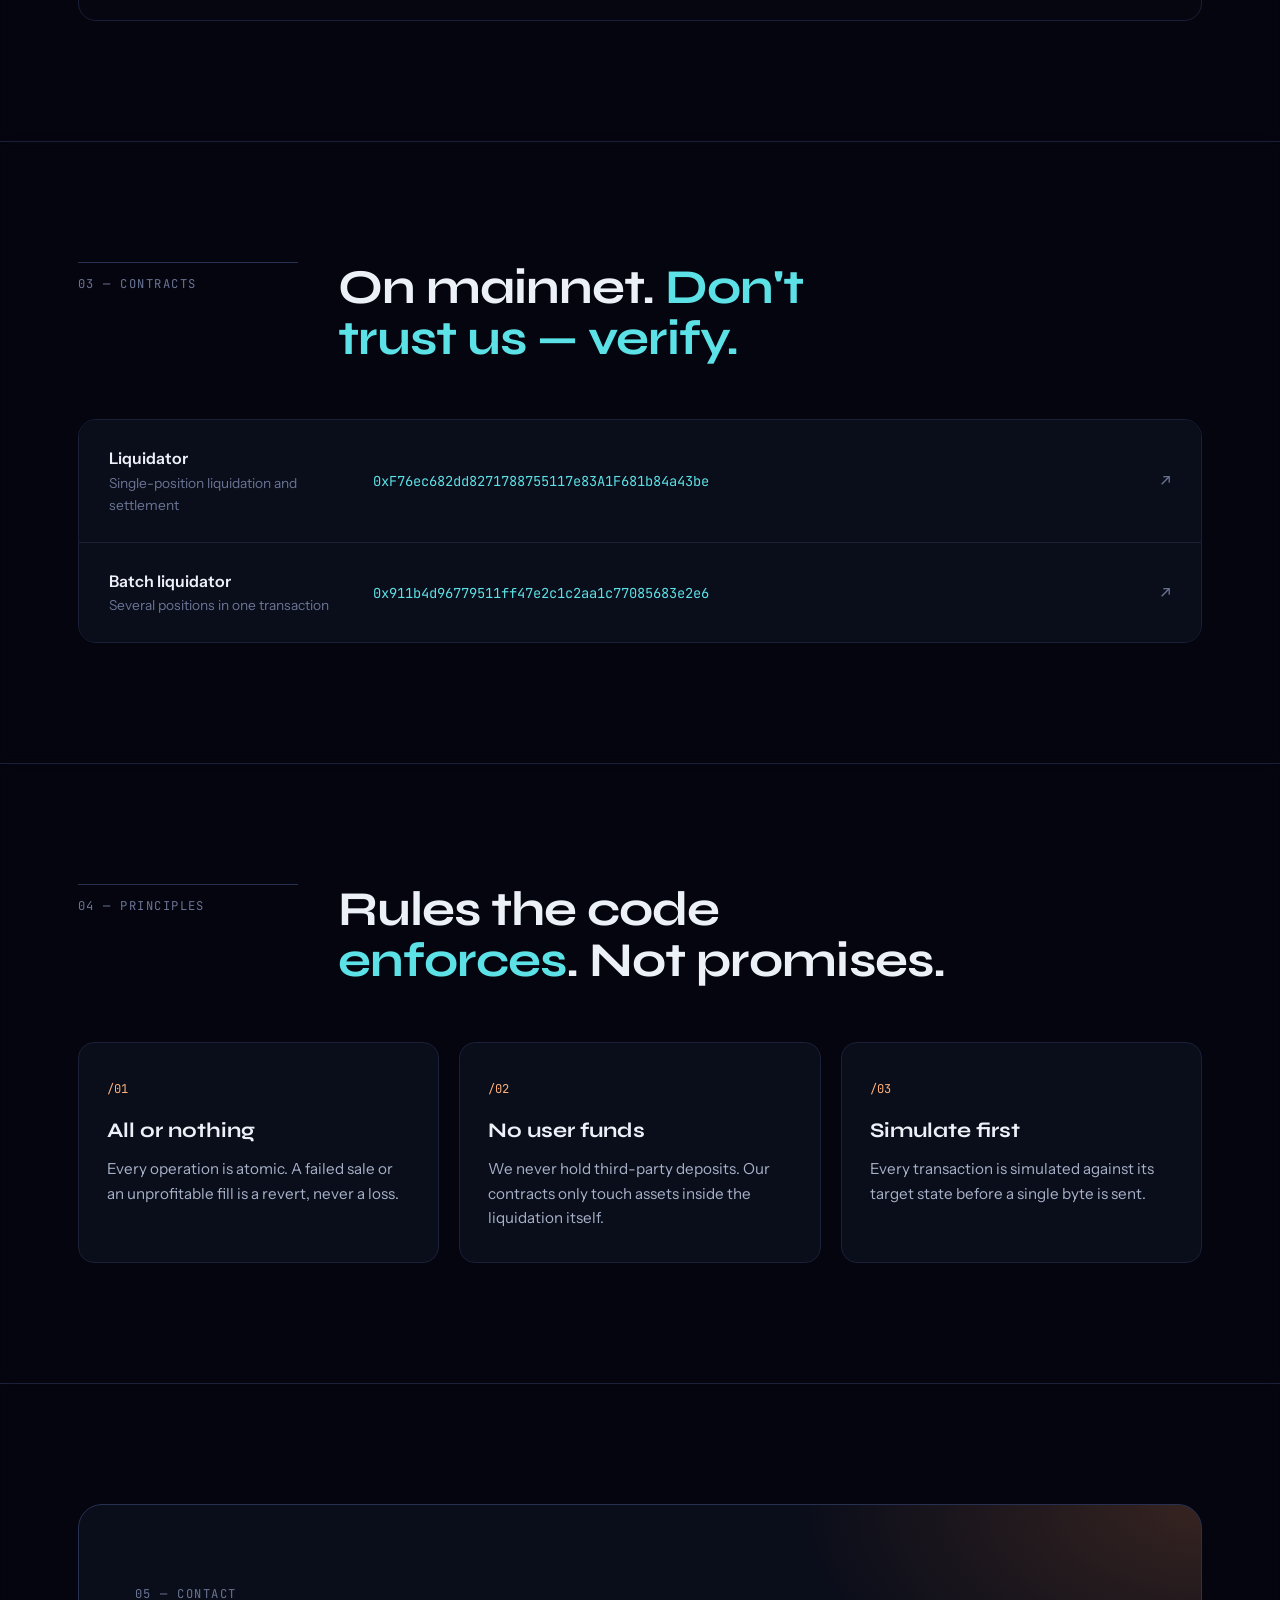
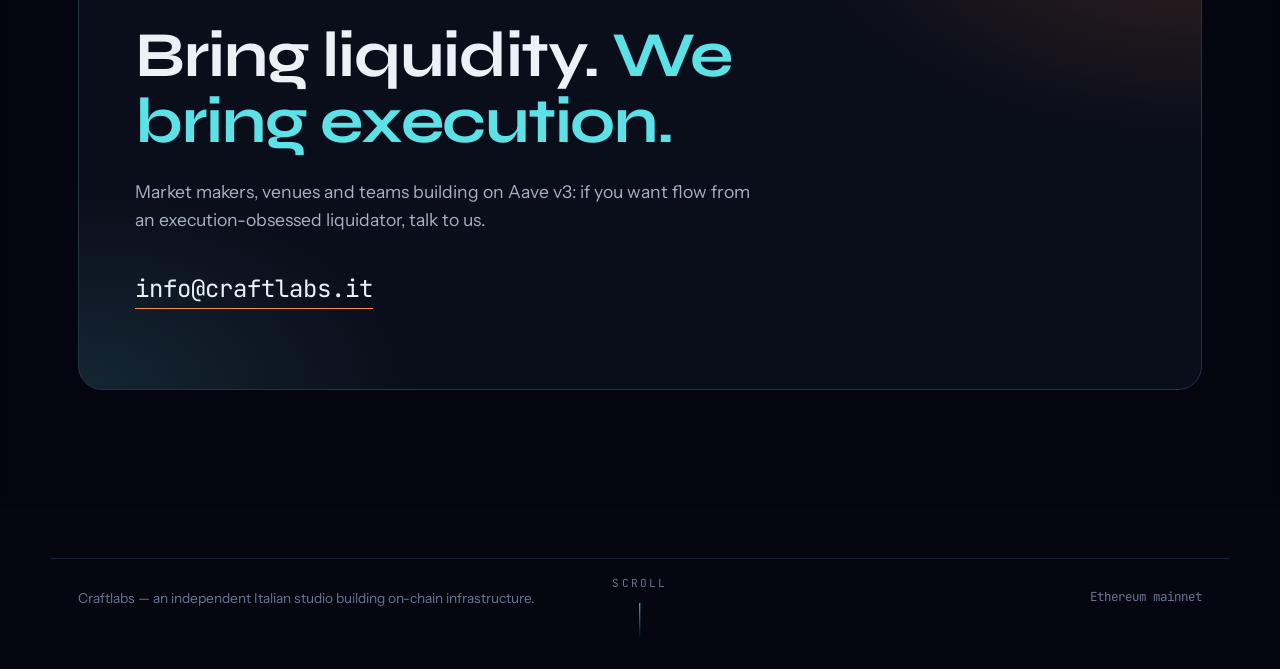
==== commit f5d9b5b4: "Craftlabs Onchain: new animated landing (particle flow into block, live Ethereum head, cursor and sc" ====
--- a/index.html
+++ b/index.html
@@ -3,148 +3,451 @@
 <head>
 <meta charset="UTF-8">
 <meta name="viewport" content="width=device-width, initial-scale=1.0">
-<title>Craftlabs Onchain — Liquidation infrastructure on Ethereum</title>
-<meta name="description" content="Craftlabs Onchain builds and operates atomic liquidation infrastructure for Aave v3 on Ethereum mainnet.">
-<link rel="icon" type="image/svg+xml" href="data:image/svg+xml,<svg xmlns='http://www.w3.org/2000/svg' viewBox='0 0 100 100'><rect width='100' height='100' rx='22' fill='%230F1A2E'/></svg>">
+<title>Craftlabs Onchain</title>
+<meta name="description" content="Atomic liquidation infrastructure for Aave v3 on Ethereum. Detect, borrow, liquidate, sell, repay: one transaction, one block.">
+<link rel="icon" type="image/svg+xml" href="data:image/svg+xml,<svg xmlns='http://www.w3.org/2000/svg' viewBox='0 0 100 100'><rect width='100' height='100' rx='20' fill='%2305060F'/><rect x='22' y='22' width='24' height='24' rx='4' fill='%23FF8A3D'/><rect x='54' y='54' width='24' height='24' rx='4' fill='%235CE1E6'/></svg>">
 <link rel="preconnect" href="https://fonts.googleapis.com">
 <link rel="preconnect" href="https://fonts.gstatic.com" crossorigin>
-<link href="https://fonts.googleapis.com/css2?family=Fraunces:opsz,wght@9..144,400;9..144,600;9..144,700&family=Inter:wght@400;500;600&family=JetBrains+Mono:wght@400;500&display=swap" rel="stylesheet">
+<link href="https://fonts.googleapis.com/css2?family=Syne:wght@600;700;800&family=Instrument+Sans:wght@400;500;600&family=JetBrains+Mono:wght@400;500&display=swap" rel="stylesheet">
 <style>
   :root {
-    --bg: #FAF6EE; --bg-soft: #F2EAD7; --surface: #FFFFFF; --ink: #0F1A2E; --ink-soft: #3B4658;
-    --muted: #6B7385; --rust: #C5421B; --navy: #1E3A5F; --line: #E5DAC1;
-    --serif: 'Fraunces', Georgia, serif; --sans: 'Inter', -apple-system, 'Segoe UI', sans-serif;
-    --mono: 'JetBrains Mono', ui-monospace, monospace;
-  }
-  @media (prefers-color-scheme: dark) {
-    :root:not([data-theme="light"]) {
-      --bg: #0D1422; --bg-soft: #131C2E; --surface: #172236; --ink: #F2ECE0; --ink-soft: #C9C2B4;
-      --muted: #8E97A8; --rust: #E2683F; --navy: #8FB0D9; --line: #26324A;
-    }
-  }
-  :root[data-theme="dark"] {
-    --bg: #0D1422; --bg-soft: #131C2E; --surface: #172236; --ink: #F2ECE0; --ink-soft: #C9C2B4;
-    --muted: #8E97A8; --rust: #E2683F; --navy: #8FB0D9; --line: #26324A;
+    --bg: #05060F; --bg-2: #0A0D1A; --surface: #10152A; --line: #1A2038; --line-2: #283152;
+    --ink: #ECF0F7; --ink-2: #A7B1C8; --muted: #6A7494;
+    --heat: #FF8A3D; --heat-2: #FFB27A; --cold: #5CE1E6;
+    --display: 'Syne', 'Arial Black', sans-serif;
+    --body: 'Instrument Sans', 'Helvetica Neue', Arial, sans-serif;
+    --mono: 'JetBrains Mono', ui-monospace, 'SF Mono', monospace;
   }
   * { box-sizing: border-box; }
-  body { margin: 0; background: var(--bg); color: var(--ink); font-family: var(--sans); line-height: 1.6; }
-  a { color: var(--navy); }
-  a:focus-visible { outline: 2px solid var(--rust); outline-offset: 3px; }
-  .wrap { max-width: 980px; margin: 0 auto; padding: 0 24px; }
-  header { border-bottom: 1px solid var(--line); }
-  .bar { display: flex; justify-content: space-between; align-items: center; padding: 20px 0; }
-  .brand { font-family: var(--serif); font-weight: 700; font-size: 1.25rem; color: var(--ink); text-decoration: none; }
-  .brand span { color: var(--rust); }
-  .bar a.home { font-size: .9rem; color: var(--muted); text-decoration: none; }
-  .hero { padding: 88px 0 64px; display: grid; gap: 20px; }
-  .eyebrow { font-size: .78rem; letter-spacing: .14em; text-transform: uppercase; color: var(--rust); font-weight: 600; }
-  h1 { font-family: var(--serif); font-weight: 600; font-size: clamp(2.2rem, 5vw, 3.6rem); line-height: 1.08; margin: 0; text-wrap: balance; }
-  .lede { font-size: 1.15rem; color: var(--ink-soft); max-width: 62ch; margin: 0; }
-  section { padding: 56px 0; border-top: 1px solid var(--line); }
-  h2 { font-family: var(--serif); font-weight: 600; font-size: 1.7rem; margin: 0 0 24px; text-wrap: balance; }
-  .grid { display: grid; grid-template-columns: repeat(auto-fit, minmax(260px, 1fr)); gap: 20px; }
-  .card { background: var(--surface); border: 1px solid var(--line); border-radius: 14px; padding: 24px; }
-  .card h3 { font-size: 1.02rem; margin: 0 0 8px; }
-  .card p { margin: 0; color: var(--ink-soft); font-size: .96rem; }
-  .flow { display: grid; gap: 14px; counter-reset: step; }
-  .flow li { list-style: none; display: grid; grid-template-columns: 44px 1fr; gap: 14px; align-items: start; }
-  .flow li::before { counter-increment: step; content: counter(step); font-family: var(--mono); font-size: .85rem;
-    width: 34px; height: 34px; border-radius: 50%; border: 1px solid var(--rust); color: var(--rust);
-    display: grid; place-items: center; }
-  .flow { padding: 0; margin: 0; }
-  .flow strong { display: block; }
-  .flow span { color: var(--ink-soft); font-size: .96rem; }
-  .table-wrap { overflow-x: auto; }
-  table { width: 100%; border-collapse: collapse; font-size: .94rem; }
-  th, td { text-align: left; padding: 12px 10px; border-bottom: 1px solid var(--line); vertical-align: top; }
-  th { font-size: .78rem; letter-spacing: .1em; text-transform: uppercase; color: var(--muted); font-weight: 600; }
-  code { font-family: var(--mono); font-size: .86rem; word-break: break-all; }
-  .contact { display: flex; flex-wrap: wrap; gap: 16px; align-items: center; }
-  .btn { display: inline-block; background: var(--ink); color: var(--bg); padding: 12px 22px; border-radius: 999px;
-    text-decoration: none; font-weight: 600; }
-  footer { padding: 40px 0 60px; color: var(--muted); font-size: .86rem; border-top: 1px solid var(--line); }
+  html { scroll-behavior: smooth; }
+  body { margin: 0; background: var(--bg); color: var(--ink); font-family: var(--body); line-height: 1.6; -webkit-font-smoothing: antialiased; overflow-x: hidden; }
+  a { color: inherit; }
+  a:focus-visible { outline: 2px solid var(--heat); outline-offset: 3px; border-radius: 4px; }
+  ::selection { background: var(--heat); color: var(--bg); }
+  body::before { content: ""; position: fixed; inset: 0; pointer-events: none; z-index: 60; opacity: .05;
+    background-image: url("data:image/svg+xml,<svg xmlns='http://www.w3.org/2000/svg' width='160' height='160'><filter id='n'><feTurbulence type='fractalNoise' baseFrequency='.9' numOctaves='2' stitchTiles='stitch'/></filter><rect width='100%' height='100%' filter='url(%23n)'/></svg>"); }
+
+  /* the field lives behind the whole page */
+  #field { position: fixed; inset: 0; width: 100vw; height: 100vh; z-index: 0; display: block; }
+  .page { position: relative; z-index: 2; }
+  .wrap { max-width: 1180px; margin: 0 auto; padding: 0 28px; }
+
+  nav { position: fixed; top: 0; left: 0; right: 0; z-index: 40; backdrop-filter: blur(14px); -webkit-backdrop-filter: blur(14px);
+    background: color-mix(in srgb, var(--bg) 60%, transparent); border-bottom: 1px solid color-mix(in srgb, var(--line) 70%, transparent); }
+  .nav-in { display: flex; align-items: center; justify-content: space-between; height: 64px; }
+  .brand { display: flex; align-items: center; gap: 10px; text-decoration: none; font-family: var(--display); font-weight: 700; font-size: 1.05rem; }
+  .brand-mark { width: 22px; height: 22px; position: relative; }
+  .brand-mark i { position: absolute; width: 11px; height: 11px; border-radius: 3px; }
+  .brand-mark i:first-child { left: 0; top: 0; background: var(--heat); }
+  .brand-mark i:last-child { right: 0; bottom: 0; background: var(--cold); }
+  .brand small { font-family: var(--mono); font-weight: 400; font-size: .72rem; color: var(--muted); margin-left: 4px; }
+  .nav-links { display: flex; gap: 28px; font-size: .9rem; color: var(--ink-2); }
+  .nav-links a { text-decoration: none; transition: color .2s; }
+  .nav-links a:hover { color: var(--ink); }
+  .nav-cta { font-family: var(--mono); font-size: .8rem; text-decoration: none; padding: 9px 16px; border: 1px solid var(--line-2); border-radius: 999px; transition: border-color .2s, background .2s; }
+  .nav-cta:hover { border-color: var(--heat); background: color-mix(in srgb, var(--heat) 10%, transparent); }
+
+  /* hero */
+  .hero { min-height: 100vh; display: flex; align-items: center; padding: 120px 0 90px; }
+  .hero > .wrap { width: 100%; }
+  .hero-in { max-width: 700px; }
+  .eyebrow { display: inline-flex; align-items: center; gap: 10px; font-family: var(--mono); font-size: .76rem; letter-spacing: .16em; text-transform: uppercase; color: var(--cold); }
+  .pulse { width: 8px; height: 8px; border-radius: 50%; background: var(--heat); animation: pulse 2s infinite; }
+  @keyframes pulse { 0% { box-shadow: 0 0 0 0 rgba(255,138,61,.7); } 70% { box-shadow: 0 0 0 10px rgba(255,138,61,0); } 100% { box-shadow: 0 0 0 0 rgba(255,138,61,0); } }
+  h1 { font-family: var(--display); font-weight: 800; font-size: clamp(2.6rem, 6vw, 5.3rem); line-height: .95; letter-spacing: -.03em; margin: 22px 0 28px; text-wrap: balance; }
+  h1 .heat { color: var(--heat); text-shadow: 0 0 40px rgba(255,138,61,.35); }
+  .lede { font-size: 1.18rem; color: var(--ink-2); max-width: 52ch; margin: 0 0 38px; }
+  .lede b { color: var(--ink); font-weight: 600; }
+  .hero-actions { display: flex; flex-wrap: wrap; gap: 14px; }
+  .btn { display: inline-flex; align-items: center; gap: 10px; padding: 15px 26px; border-radius: 999px; font-weight: 600; text-decoration: none; font-size: .95rem; transition: transform .2s, box-shadow .2s, border-color .2s; }
+  .btn-heat { background: var(--heat); color: #170A02; box-shadow: 0 10px 40px -12px rgba(255,138,61,.8); }
+  .btn-heat:hover { transform: translateY(-2px); box-shadow: 0 18px 54px -12px var(--heat); }
+  .btn-ghost { border: 1px solid var(--line-2); color: var(--ink); background: color-mix(in srgb, var(--bg) 50%, transparent); }
+  .btn-ghost:hover { border-color: var(--cold); }
+  .head-block { margin-top: 46px; display: inline-flex; gap: 16px; align-items: center; font-family: var(--mono); font-size: .8rem; color: var(--muted);
+    padding: 10px 16px; border: 1px solid var(--line); border-radius: 10px; background: color-mix(in srgb, var(--bg-2) 75%, transparent); }
+  .head-block b { color: var(--cold); font-weight: 500; font-variant-numeric: tabular-nums; }
+  .head-block[hidden] { display: none; }
+  .scroll-hint { position: absolute; bottom: 30px; left: 50%; transform: translateX(-50%); font-family: var(--mono); font-size: .7rem; letter-spacing: .2em; color: var(--muted); text-transform: uppercase; }
+  .scroll-hint::after { content: ""; display: block; width: 1px; height: 36px; margin: 10px auto 0; background: linear-gradient(var(--cold), transparent); animation: drip 2s infinite; }
+  @keyframes drip { 0% { transform: scaleY(0); transform-origin: top; } 50% { transform: scaleY(1); transform-origin: top; } 51% { transform-origin: bottom; } 100% { transform: scaleY(0); transform-origin: bottom; } }
+
+  .reveal { opacity: 0; transform: translateY(18px); animation: rise .9s cubic-bezier(.2,.7,.2,1) forwards; }
+  .d1 { animation-delay: .2s; } .d2 { animation-delay: .4s; } .d3 { animation-delay: .6s; } .d4 { animation-delay: .8s; } .d5 { animation-delay: 1s; }
+  @keyframes rise { to { opacity: 1; transform: none; } }
+
+  /* statement band */
+  .statement { padding: 140px 0; }
+  .statement p { font-family: var(--display); font-weight: 700; font-size: clamp(1.8rem, 4.2vw, 3.6rem); line-height: 1.12; letter-spacing: -.02em; margin: 0; max-width: 22ch; text-wrap: balance; }
+  .statement p span { color: var(--muted); }
+  .statement p em { font-style: normal; color: var(--cold); }
+
+  section { padding: 120px 0; }
+  .panel { background: color-mix(in srgb, var(--bg) 82%, transparent); backdrop-filter: blur(6px); -webkit-backdrop-filter: blur(6px); border-top: 1px solid var(--line); }
+  .sec-head { display: grid; grid-template-columns: 220px 1fr; gap: 40px; margin-bottom: 56px; align-items: start; }
+  .sec-tag { font-family: var(--mono); font-size: .76rem; letter-spacing: .12em; text-transform: uppercase; color: var(--muted); padding-top: 12px; border-top: 1px solid var(--line-2); }
+  h2 { font-family: var(--display); font-weight: 700; font-size: clamp(1.9rem, 3.8vw, 3.2rem); line-height: 1.04; letter-spacing: -.02em; margin: 0; text-wrap: balance; }
+  h2 em { font-style: normal; color: var(--cold); }
+
+  .caps { display: grid; grid-template-columns: repeat(2, 1fr); gap: 1px; background: var(--line); border: 1px solid var(--line); border-radius: 18px; overflow: hidden; }
+  .cap { position: relative; background: var(--bg-2); padding: 40px 36px 42px; overflow: hidden; transform-style: preserve-3d; transition: background .35s; }
+  .cap::before { content: ""; position: absolute; width: 380px; height: 380px; border-radius: 50%; left: var(--mx, 50%); top: var(--my, 50%); transform: translate(-50%, -50%);
+    background: radial-gradient(circle, rgba(92,225,230,.14), transparent 65%); opacity: 0; transition: opacity .35s; pointer-events: none; }
+  .cap:hover::before { opacity: 1; }
+  .cap-k { font-family: var(--mono); font-size: .74rem; color: var(--heat-2); letter-spacing: .1em; }
+  .cap h3 { font-family: var(--display); font-weight: 700; font-size: 1.45rem; margin: 14px 0 12px; letter-spacing: -.01em; }
+  .cap p { margin: 0; color: var(--ink-2); max-width: 46ch; }
+  .chips { display: flex; flex-wrap: wrap; gap: 8px; margin-top: 20px; }
+  .chip { font-family: var(--mono); font-size: .72rem; padding: 5px 10px; border-radius: 6px; border: 1px solid var(--line-2); color: var(--ink-2); }
+
+  .anatomy { border: 1px solid var(--line); border-radius: 18px; background: linear-gradient(180deg, var(--bg-2), var(--bg)); padding: 48px 40px 40px; overflow: hidden; }
+  .block-frame { font-family: var(--mono); font-size: .76rem; color: var(--muted); display: flex; justify-content: space-between; margin-bottom: 34px; }
+  .block-frame span:last-child { color: var(--cold); }
+  .track { position: relative; display: grid; grid-template-columns: repeat(5, 1fr); gap: 16px; }
+  .track::before { content: ""; position: absolute; left: 0; right: 0; top: 27px; height: 2px; background: var(--line-2); }
+  .runner { position: absolute; top: 22px; left: 0; width: 12px; height: 12px; border-radius: 50%; background: var(--heat); box-shadow: 0 0 18px var(--heat), 0 0 40px var(--heat); animation: run 6s cubic-bezier(.55,.05,.45,.95) infinite; }
+  @keyframes run { 0% { left: 0; opacity: 0; } 6% { opacity: 1; } 88% { left: calc(100% - 12px); opacity: 1; } 100% { left: calc(100% - 12px); opacity: 0; } }
+  .step { position: relative; z-index: 1; }
+  .node { width: 56px; height: 56px; border-radius: 14px; display: grid; place-items: center; background: var(--surface); border: 1px solid var(--line-2); font-family: var(--mono); font-size: .9rem; color: var(--ink-2); margin-bottom: 18px; transition: border-color .3s, color .3s, box-shadow .3s; }
+  .step.lit .node { border-color: var(--heat); color: var(--heat); box-shadow: 0 0 0 4px rgba(255,138,61,.14); }
+  .step h4 { margin: 0 0 6px; font-size: 1.02rem; font-weight: 600; }
+  .step p { margin: 0; font-size: .9rem; color: var(--ink-2); }
+  .outcome { margin-top: 38px; display: grid; grid-template-columns: 1fr 1fr; gap: 16px; }
+  .out { border-radius: 12px; padding: 18px 20px; border: 1px solid var(--line); font-size: .92rem; color: var(--ink-2); display: flex; gap: 14px; align-items: flex-start; }
+  .out b { font-family: var(--mono); font-weight: 500; font-size: .76rem; letter-spacing: .08em; text-transform: uppercase; padding: 3px 8px; border-radius: 5px; white-space: nowrap; }
+  .out.ok b { background: rgba(92,225,230,.14); color: var(--cold); }
+  .out.rv b { background: rgba(255,138,61,.14); color: var(--heat-2); }
+
+  .contracts { border: 1px solid var(--line); border-radius: 18px; overflow: hidden; }
+  .contract { display: grid; grid-template-columns: 240px 1fr auto; gap: 24px; align-items: center; padding: 26px 30px; border-bottom: 1px solid var(--line); background: var(--bg-2); transition: background .25s; text-decoration: none; }
+  .contract:last-child { border-bottom: 0; }
+  .contract:hover { background: var(--surface); }
+  .contract .name { font-weight: 600; }
+  .contract .name small { display: block; color: var(--muted); font-weight: 400; font-size: .86rem; }
+  .addr { font-family: var(--mono); font-size: .86rem; color: var(--cold); word-break: break-all; }
+  .arrow { font-family: var(--mono); color: var(--muted); transition: transform .25s, color .25s; }
+  .contract:hover .arrow { transform: translate(3px, -3px); color: var(--heat); }
+
+  .principles { display: grid; grid-template-columns: repeat(3, 1fr); gap: 20px; }
+  .pr { padding: 32px 28px; border-radius: 16px; border: 1px solid var(--line); background: var(--bg-2); transition: transform .3s, border-color .3s; }
+  .pr:hover { transform: translateY(-4px); border-color: var(--line-2); }
+  .pr .num { font-family: var(--mono); font-size: .76rem; color: var(--heat-2); }
+  .pr h3 { font-family: var(--display); font-size: 1.3rem; margin: 14px 0 10px; }
+  .pr p { margin: 0; color: var(--ink-2); font-size: .95rem; }
+
+  .contact { border-radius: 24px; padding: 80px 56px; position: relative; overflow: hidden; border: 1px solid var(--line-2);
+    background: radial-gradient(ellipse 60% 80% at 100% 0%, rgba(255,138,61,.18), transparent 60%), radial-gradient(ellipse 50% 70% at 0% 100%, rgba(92,225,230,.12), transparent 60%), var(--bg-2); }
+  .contact h2 { font-size: clamp(2.2rem, 5vw, 4rem); max-width: 15ch; }
+  .contact p { color: var(--ink-2); max-width: 52ch; margin: 22px 0 36px; font-size: 1.1rem; }
+  .mail { font-family: var(--mono); font-size: clamp(1rem, 2.4vw, 1.5rem); text-decoration: none; border-bottom: 1px solid var(--heat); padding-bottom: 4px; }
+  .mail:hover { color: var(--heat-2); }
+
+  footer { padding: 48px 0 60px; color: var(--muted); font-size: .86rem; background: var(--bg); }
+  .foot { display: flex; justify-content: space-between; flex-wrap: wrap; gap: 16px; border-top: 1px solid var(--line); padding-top: 28px; }
+  .foot span:last-child { font-family: var(--mono); font-size: .78rem; }
+
+  .sr { opacity: 0; transform: translateY(28px); transition: opacity .9s cubic-bezier(.2,.7,.2,1), transform .9s cubic-bezier(.2,.7,.2,1); }
+  .sr.in { opacity: 1; transform: none; }
+
+  @media (max-width: 900px) {
+    .nav-links { display: none; }
+    .sec-head { grid-template-columns: 1fr; gap: 16px; }
+    .caps, .outcome, .principles { grid-template-columns: 1fr; }
+    .track { grid-template-columns: 1fr; gap: 26px; }
+    .track::before, .runner { display: none; }
+    .contract { grid-template-columns: 1fr; gap: 8px; }
+    .arrow { display: none; }
+    .contact { padding: 52px 28px; }
+    section, .statement { padding: 90px 0; }
+  }
+  @media (prefers-reduced-motion: reduce) {
+    *, *::before, *::after { animation: none !important; transition: none !important; }
+    .reveal, .sr { opacity: 1; transform: none; }
+  }
 </style>
 </head>
 <body>
-<header>
-  <div class="wrap bar">
-    <a class="brand" href="/">Craftlabs<span> Onchain</span></a>
+<canvas id="field" aria-hidden="true"></canvas>
+
+<nav>
+  <div class="wrap nav-in">
+    <a class="brand" href="/" aria-label="Craftlabs Onchain home"><span class="brand-mark" aria-hidden="true"><i></i><i></i></span>Craftlabs<small>/onchain</small></a>
+    <div class="nav-links">
+      <a href="#run">What we run</a>
+      <a href="#anatomy">How it settles</a>
+      <a href="#contracts">Contracts</a>
+      <a href="#principles">Principles</a>
+    </div>
+    <a class="nav-cta" href="mailto:info@craftlabs.it">info@craftlabs.it</a>
   </div>
-</header>
-
-<main class="wrap">
-  <div class="hero">
-    <div class="eyebrow">Ethereum mainnet · Aave v3</div>
-    <h1>Liquidation infrastructure that settles in a single transaction.</h1>
-    <p class="lede">We build and operate the contracts and off-chain systems that keep Aave v3 positions healthy: unhealthy debt is repaid, collateral is sold and the loan is closed atomically, or nothing happens at all.</p>
+</nav>
+
+<div class="page">
+  <header class="hero">
+    <div class="wrap">
+      <div class="hero-in">
+        <div class="eyebrow reveal d1"><span class="pulse"></span>Liquidation infrastructure · Aave v3 · Ethereum</div>
+        <h1 class="reveal d2">Bad debt gets <span class="heat">one block</span> to live.</h1>
+        <p class="lede reveal d3">When a position breaks, we close it. Detect, borrow, liquidate, sell, repay — <b>one transaction, one block</b>. If it can't settle clean, it doesn't settle at all.</p>
+        <div class="hero-actions reveal d4">
+          <a class="btn btn-heat" href="#anatomy">Watch it settle <span aria-hidden="true">→</span></a>
+          <a class="btn btn-ghost" href="#contracts">Read the contracts</a>
+        </div>
+        <div class="head-block reveal d5" id="head" hidden><span>Ethereum head</span><b id="head-num">—</b><span id="head-age"></span></div>
+      </div>
+    </div>
+    <div class="scroll-hint" aria-hidden="true">scroll</div>
+  </header>
+
+  <div class="statement">
+    <div class="wrap sr">
+      <p><span>Markets move in seconds.</span> Lending protocols stay solvent only if someone closes the gap <em>in the same block</em>. That is the only thing we build for.</p>
+    </div>
   </div>
 
-  <section>
-    <h2>What we run</h2>
-    <div class="grid">
-      <div class="card">
-        <h3>Atomic liquidations</h3>
-        <p>Flash-funded repayment, collateral seizure and collateral sale inside one transaction. If any step fails, the whole transaction reverts.</p>
-      </div>
-      <div class="card">
-        <h3>Batched execution</h3>
-        <p>Several positions that become liquidatable in the same block are handled together in one transaction, with per-position isolation.</p>
-      </div>
-      <div class="card">
-        <h3>Private order flow</h3>
-        <p>Bundles are submitted privately through Flashbots and MEV-Share, including the Chainlink SVR oracle-update auctions.</p>
-      </div>
-      <div class="card">
-        <h3>Best-execution routing</h3>
-        <p>Collateral is sold across on-chain venues (Uniswap v3 and v4, Curve, aggregators), and we are integrating RFQ market-maker liquidity for large sizes.</p>
+  <section id="run" class="panel">
+    <div class="wrap">
+      <div class="sec-head sr">
+        <div class="sec-tag">01 — What we run</div>
+        <h2>Four systems. One job: <em>close the position clean</em>.</h2>
+      </div>
+      <div class="caps sr">
+        <article class="cap">
+          <span class="cap-k">ATOMIC</span>
+          <h3>Flash-funded liquidations</h3>
+          <p>Repayment, seizure and sale happen inside one transaction, funded by a flash loan and repaid before the block closes. No inventory. No exposure left behind.</p>
+          <div class="chips"><span class="chip">flash loans</span><span class="chip">zero inventory</span></div>
+        </article>
+        <article class="cap">
+          <span class="cap-k">BATCHED</span>
+          <h3>Many positions, one shot</h3>
+          <p>When a price move tips several positions at once, we take them together — each isolated, so one failure never sinks the batch.</p>
+          <div class="chips"><span class="chip">per-position isolation</span></div>
+        </article>
+        <article class="cap">
+          <span class="cap-k">PRIVATE</span>
+          <h3>Order flow off the public mempool</h3>
+          <p>Bundles go out privately through Flashbots and MEV-Share, including the Chainlink SVR oracle-update auctions. Nothing to front-run.</p>
+          <div class="chips"><span class="chip">Flashbots</span><span class="chip">MEV-Share</span><span class="chip">Chainlink SVR</span></div>
+        </article>
+        <article class="cap">
+          <span class="cap-k">ROUTED</span>
+          <h3>Size, split across venues</h3>
+          <p>Large collateral is never dumped into a single pool. It is sliced across pools and venues for best execution — and RFQ market-maker liquidity is being wired in for size.</p>
+          <div class="chips"><span class="chip">Uniswap v3 / v4</span><span class="chip">Curve</span><span class="chip">aggregators</span><span class="chip">RFQ</span></div>
+        </article>
       </div>
     </div>
   </section>
 
-  <section>
-    <h2>How a liquidation settles</h2>
-    <ol class="flow">
-      <li><div><strong>Detect</strong><span>We track health factors and oracle updates, and simulate every candidate against the state it will execute on.</span></div></li>
-      <li><div><strong>Borrow</strong><span>The debt asset is flash-borrowed for the length of the transaction.</span></div></li>
-      <li><div><strong>Liquidate</strong><span>The position is liquidated on the Aave v3 pool and the collateral is received by our contract.</span></div></li>
-      <li><div><strong>Sell</strong><span>The collateral is sold for the debt asset; sale amounts are set from the balance actually received.</span></div></li>
-      <li><div><strong>Repay or revert</strong><span>The flash loan is repaid and a minimum profit is enforced on-chain. Otherwise the transaction reverts and nothing settles.</span></div></li>
-    </ol>
+  <section id="anatomy" class="panel">
+    <div class="wrap">
+      <div class="sec-head sr">
+        <div class="sec-tag">02 — How it settles</div>
+        <h2>Five steps. <em>One transaction.</em> No half states.</h2>
+      </div>
+      <div class="anatomy sr">
+        <div class="block-frame"><span>tx · single block</span><span id="anat-label">atomic</span></div>
+        <div class="track">
+          <span class="runner" aria-hidden="true"></span>
+          <div class="step"><div class="node">01</div><h4>Detect</h4><p>Health factors and oracle updates are tracked; every candidate is simulated against the state it will hit.</p></div>
+          <div class="step"><div class="node">02</div><h4>Borrow</h4><p>The debt asset is flash-borrowed for the length of the transaction.</p></div>
+          <div class="step"><div class="node">03</div><h4>Liquidate</h4><p>The position is liquidated on Aave v3 and the collateral lands in our contract.</p></div>
+          <div class="step"><div class="node">04</div><h4>Sell</h4><p>Collateral is sold for the debt asset, sized from the balance actually received.</p></div>
+          <div class="step"><div class="node">05</div><h4>Repay</h4><p>The flash loan is repaid and a minimum profit is enforced on-chain.</p></div>
+        </div>
+        <div class="outcome">
+          <div class="out ok"><b>Settles</b><span>Debt repaid, protocol healthier, loan closed — in the same block.</span></div>
+          <div class="out rv"><b>Reverts</b><span>Any failed step or unprofitable fill undoes everything. Nothing settles. Nothing is left half-done.</span></div>
+        </div>
+      </div>
+    </div>
   </section>
 
-  <section>
-    <h2>Contracts</h2>
-    <div class="table-wrap">
-      <table>
-        <thead><tr><th>Contract</th><th>Address</th><th>Role</th></tr></thead>
-        <tbody>
-          <tr><td>Liquidator</td><td><a href="https://etherscan.io/address/0xF76ec682dd8271788755117e83A1F681b84a43be"><code>0xF76ec682dd8271788755117e83A1F681b84a43be</code></a></td><td>Single-position liquidation and settlement</td></tr>
-          <tr><td>Batch liquidator</td><td><a href="https://etherscan.io/address/0x911b4d96779511ff47e2c1c2aa1c77085683e2e6"><code>0x911b4d96779511ff47e2c1c2aa1c77085683e2e6</code></a></td><td>Several positions in one transaction</td></tr>
-        </tbody>
-      </table>
+  <section id="contracts" class="panel">
+    <div class="wrap">
+      <div class="sec-head sr">
+        <div class="sec-tag">03 — Contracts</div>
+        <h2>On mainnet. <em>Don't trust us — verify.</em></h2>
+      </div>
+      <div class="contracts sr">
+        <a class="contract" href="https://etherscan.io/address/0xF76ec682dd8271788755117e83A1F681b84a43be" target="_blank" rel="noopener">
+          <span class="name">Liquidator<small>Single-position liquidation and settlement</small></span>
+          <span class="addr">0xF76ec682dd8271788755117e83A1F681b84a43be</span><span class="arrow" aria-hidden="true">↗</span>
+        </a>
+        <a class="contract" href="https://etherscan.io/address/0x911b4d96779511ff47e2c1c2aa1c77085683e2e6" target="_blank" rel="noopener">
+          <span class="name">Batch liquidator<small>Several positions in one transaction</small></span>
+          <span class="addr">0x911b4d96779511ff47e2c1c2aa1c77085683e2e6</span><span class="arrow" aria-hidden="true">↗</span>
+        </a>
+      </div>
     </div>
   </section>
 
-  <section>
-    <h2>Principles</h2>
-    <div class="grid">
-      <div class="card"><h3>All or nothing</h3><p>Every operation is atomic. A failed sale or an unprofitable fill means a revert, not a loss.</p></div>
-      <div class="card"><h3>No user funds</h3><p>We never hold third-party deposits. Contracts only handle assets inside the liquidation itself.</p></div>
-      <div class="card"><h3>Simulate first</h3><p>Every transaction is simulated against the target state before it is submitted.</p></div>
+  <section id="principles" class="panel">
+    <div class="wrap">
+      <div class="sec-head sr">
+        <div class="sec-tag">04 — Principles</div>
+        <h2>Rules the code <em>enforces</em>. Not promises.</h2>
+      </div>
+      <div class="principles sr">
+        <div class="pr"><span class="num">/01</span><h3>All or nothing</h3><p>Every operation is atomic. A failed sale or an unprofitable fill is a revert, never a loss.</p></div>
+        <div class="pr"><span class="num">/02</span><h3>No user funds</h3><p>We never hold third-party deposits. Our contracts only touch assets inside the liquidation itself.</p></div>
+        <div class="pr"><span class="num">/03</span><h3>Simulate first</h3><p>Every transaction is simulated against its target state before a single byte is sent.</p></div>
+      </div>
     </div>
   </section>
 
-  <section>
-    <h2>Contact</h2>
-    <div class="contact">
-      <a class="btn" href="mailto:info@craftlabs.it">info@craftlabs.it</a>
-      <span>For integrations, liquidity partnerships and RFQ access.</span>
+  <section id="contact" class="panel">
+    <div class="wrap">
+      <div class="contact sr">
+        <div class="sec-tag" style="border:0;padding:0;margin-bottom:18px">05 — Contact</div>
+        <h2>Bring liquidity. <em>We bring execution.</em></h2>
+        <p>Market makers, venues and teams building on Aave v3: if you want flow from an execution-obsessed liquidator, talk to us.</p>
+        <a class="mail" href="mailto:info@craftlabs.it">info@craftlabs.it</a>
+      </div>
     </div>
   </section>
-</main>
-
-<footer>
-  <div class="wrap">Craftlabs is an independent Italian studio building on-chain infrastructure.</div>
-</footer>
+
+  <footer>
+    <div class="wrap foot">
+      <span>Craftlabs — an independent Italian studio building on-chain infrastructure.</span>
+      <span>Ethereum mainnet</span>
+    </div>
+  </footer>
+</div>
+
+<script>
+(() => {
+  const reduce = matchMedia('(prefers-reduced-motion: reduce)').matches;
+  const cv = document.getElementById('field'), ctx = cv.getContext('2d');
+  let W, H, dpr, N, P = [], cube = [];
+  const mouse = { x: -9999, y: -9999, tx: 0, ty: 0, sx: 0, sy: 0 };
+  let scrollY = 0;
+
+  // value-noise for flowing strands
+  const perm = new Uint8Array(512); for (let i = 0; i < 256; i++) perm[i] = i;
+  for (let i = 255; i > 0; i--) { const j = (Math.random() * (i + 1)) | 0; [perm[i], perm[j]] = [perm[j], perm[i]]; }
+  for (let i = 0; i < 256; i++) perm[i + 256] = perm[i];
+  const fade = t => t * t * (3 - 2 * t);
+  const rnd = (x, y) => perm[(perm[x & 255] + y) & 511] / 255;
+  function noise(x, y) { const xi = Math.floor(x), yi = Math.floor(y), xf = x - xi, yf = y - yi;
+    const a = rnd(xi, yi), b = rnd(xi + 1, yi), c = rnd(xi, yi + 1), d = rnd(xi + 1, yi + 1), u = fade(xf), v = fade(yf);
+    return a + (b - a) * u + (c - a) * v + (a - b - c + d) * u * v; }
+
+  function center() { return { x: W > 900 ? W * .75 : W * .5, y: H * (W > 900 ? .5 : .36) }; }
+  function resize() {
+    dpr = Math.min(devicePixelRatio || 1, 2); W = innerWidth; H = innerHeight;
+    cv.width = W * dpr; cv.height = H * dpr; ctx.setTransform(dpr, 0, 0, dpr, 0, 0);
+    N = Math.round(Math.min(3200, W * H / 420));
+    P = []; for (let i = 0; i < N; i++) P.push(spawn(true));
+    // cube made of points: edges sampled
+    cube = []; const v = [-1, 1];
+    const corners = []; v.forEach(x => v.forEach(y => v.forEach(z => corners.push([x, y, z]))));
+    for (let i = 0; i < 8; i++) for (let j = i + 1; j < 8; j++) {
+      const a = corners[i], b = corners[j], diff = Math.abs(a[0]-b[0]) + Math.abs(a[1]-b[1]) + Math.abs(a[2]-b[2]);
+      if (diff !== 2) continue;
+      for (let k = 0; k <= 22; k++) { const t = k / 22; cube.push([a[0] + (b[0]-a[0]) * t, a[1] + (b[1]-a[1]) * t, a[2] + (b[2]-a[2]) * t, 1]); }
+    }
+    for (let i = 0; i < 420; i++) { // inner dust = transactions inside the block
+      cube.push([(Math.random()*2-1)*.85, (Math.random()*2-1)*.85, (Math.random()*2-1)*.85, 0]);
+    }
+  }
+  function spawn(anywhere) {
+    return { x: anywhere ? Math.random() * W : -20 - Math.random() * 120, y: Math.random() * H,
+      s: .6 + Math.random() * 1.5, a: .25 + Math.random() * .6, hot: Math.random() < .035, life: 0 };
+  }
+  let t = 0, rot = 0;
+  function frame() {
+    t += 1;
+    mouse.sx += (mouse.tx - mouse.sx) * .05; mouse.sy += (mouse.ty - mouse.sy) * .05;
+    const par = Math.min(1, scrollY / H);
+    const c = center(); c.x += mouse.sx * 26; c.y += mouse.sy * 18 - scrollY * .25;
+    const R = Math.min(W, H) * (W > 900 ? .2 : .22) * (1 - par * .25);
+
+    ctx.globalCompositeOperation = 'source-over';
+    ctx.fillStyle = 'rgba(5,6,15,0.075)'; ctx.fillRect(0, 0, W, H);
+    ctx.globalCompositeOperation = 'lighter';
+
+    // flowing strands converge toward the block
+    for (const p of P) {
+      const n = noise(p.x * .0035, p.y * .0035 + t * .004);
+      const ang = (n - .5) * 2.4;
+      let vx = Math.cos(ang) * 1.5 + 1.1, vy = Math.sin(ang) * 1.5;
+      const dx = c.x - p.x, dy = c.y - p.y, d = Math.hypot(dx, dy) || 1;
+      if (p.x < c.x) { const pull = Math.min(1, 220 / d) * .9; vx += dx / d * pull; vy += dy / d * pull * 1.3; }
+      // mouse repels
+      const mx = p.x - mouse.x, my = p.y - mouse.y, md = Math.hypot(mx, my);
+      if (md < 130) { const f = (130 - md) / 130 * 3.2; vx += mx / (md || 1) * f; vy += my / (md || 1) * f; }
+      const ox = p.x, oy = p.y; p.x += vx; p.y += vy; p.life++;
+      const inBlock = Math.abs(p.x - c.x) < R * .9 && Math.abs(p.y - c.y) < R * .9;
+      ctx.strokeStyle = p.hot ? `rgba(255,138,61,${p.a * .8})` : `rgba(92,225,230,${p.a * .32})`;
+      ctx.lineWidth = p.s * .6;
+      ctx.beginPath(); ctx.moveTo(ox, oy); ctx.lineTo(p.x, p.y); ctx.stroke();
+      if (inBlock || p.x > W + 20 || p.y < -40 || p.y > H + 40 || p.life > 900) Object.assign(p, spawn(false));
+    }
+
+    // the block: rotating point-cube that tilts toward the cursor
+    rot += .0045;
+    const ay = rot + mouse.sx * .6, ax = .5 + mouse.sy * .45 + par * .6;
+    const cy = Math.cos(ay), sy = Math.sin(ay), cx = Math.cos(ax), sx = Math.sin(ax);
+    for (const q of cube) {
+      let [x, y, z, edge] = q;
+      if (!edge) { x += Math.sin(t * .02 + y * 5) * .02; }
+      const x1 = x * cy - z * sy, z1 = x * sy + z * cy;
+      const y1 = y * cx - z1 * sx, z2 = y * sx + z1 * cx;
+      const persp = 7 / (7 + z2), px = c.x + x1 * R * persp, py = c.y + y1 * R * persp;
+      const depth = (z2 + 1.8) / 3.6;
+      ctx.fillStyle = edge ? `rgba(220,248,250,${.35 + .55 * (1 - depth)})` : `rgba(92,225,230,${.18 + .3 * (1 - depth)})`;
+      const s = edge ? 1.8 * persp : 1.1 * persp;
+      ctx.fillRect(px - s / 2, py - s / 2, s, s);
+    }
+    // core glow
+    const g = ctx.createRadialGradient(c.x, c.y, 0, c.x, c.y, R * 1.6);
+    g.addColorStop(0, 'rgba(255,138,61,0.10)'); g.addColorStop(.5, 'rgba(92,225,230,0.05)'); g.addColorStop(1, 'rgba(0,0,0,0)');
+    ctx.fillStyle = g; ctx.fillRect(c.x - R * 1.6, c.y - R * 1.6, R * 3.2, R * 3.2);
+    ctx.globalCompositeOperation = 'source-over';
+    if (!reduce) requestAnimationFrame(frame);
+  }
+  resize(); addEventListener('resize', resize);
+  addEventListener('pointermove', e => { mouse.x = e.clientX; mouse.y = e.clientY; mouse.tx = e.clientX / W * 2 - 1; mouse.ty = e.clientY / H * 2 - 1; });
+  addEventListener('pointerleave', () => { mouse.x = mouse.y = -9999; });
+  addEventListener('scroll', () => { scrollY = window.scrollY; }, { passive: true });
+  if (reduce) { for (let i = 0; i < 60; i++) frame(); } else requestAnimationFrame(frame);
+
+  // real Ethereum head — read-only public RPC; hidden if unreachable (no fake numbers)
+  const head = document.getElementById('head'), num = document.getElementById('head-num'), age = document.getElementById('head-age');
+  let lastTs = 0;
+  async function readHead() {
+    try {
+      const r = await fetch('https://ethereum-rpc.publicnode.com', { method: 'POST', headers: { 'Content-Type': 'application/json' },
+        body: JSON.stringify({ jsonrpc: '2.0', id: 1, method: 'eth_getBlockByNumber', params: ['latest', false] }) });
+      const j = await r.json(); if (!j.result) return;
+      num.textContent = '#' + parseInt(j.result.number, 16).toLocaleString('en-US');
+      lastTs = parseInt(j.result.timestamp, 16) * 1000; head.hidden = false;
+    } catch (e) {}
+  }
+  setInterval(() => { if (lastTs) age.textContent = Math.max(0, Math.round((Date.now() - lastTs) / 1000)) + 's ago'; }, 1000);
+  readHead(); setInterval(readHead, 12000);
+
+  // anatomy lights
+  const steps = [...document.querySelectorAll('.step')], label = document.getElementById('anat-label');
+  if (!reduce) { const start = performance.now();
+    (function loop(now) { const p = ((now - start) % 6000) / 6000, i = Math.floor(Math.min(.999, p / .88) * steps.length);
+      steps.forEach((s, k) => s.classList.toggle('lit', k <= i && p < .97)); label.textContent = p > .88 ? 'settled ✓' : 'atomic';
+      requestAnimationFrame(loop); })(start);
+  } else steps.forEach(s => s.classList.add('lit'));
+
+  // card glow + tilt
+  document.querySelectorAll('.cap').forEach(c => {
+    c.addEventListener('pointermove', e => { const r = c.getBoundingClientRect(), x = e.clientX - r.left, y = e.clientY - r.top;
+      c.style.setProperty('--mx', x + 'px'); c.style.setProperty('--my', y + 'px');
+      if (!reduce) c.style.transform = `perspective(900px) rotateX(${(y / r.height - .5) * -4}deg) rotateY(${(x / r.width - .5) * 4}deg)`; });
+    c.addEventListener('pointerleave', () => { c.style.transform = ''; });
+  });
+
+  const io = new IntersectionObserver(es => es.forEach(e => { if (e.isIntersecting) { e.target.classList.add('in'); io.unobserve(e.target); } }), { threshold: .12 });
+  document.querySelectorAll('.sr').forEach(el => io.observe(el));
+})();
+</script>
 </body>
 </html>
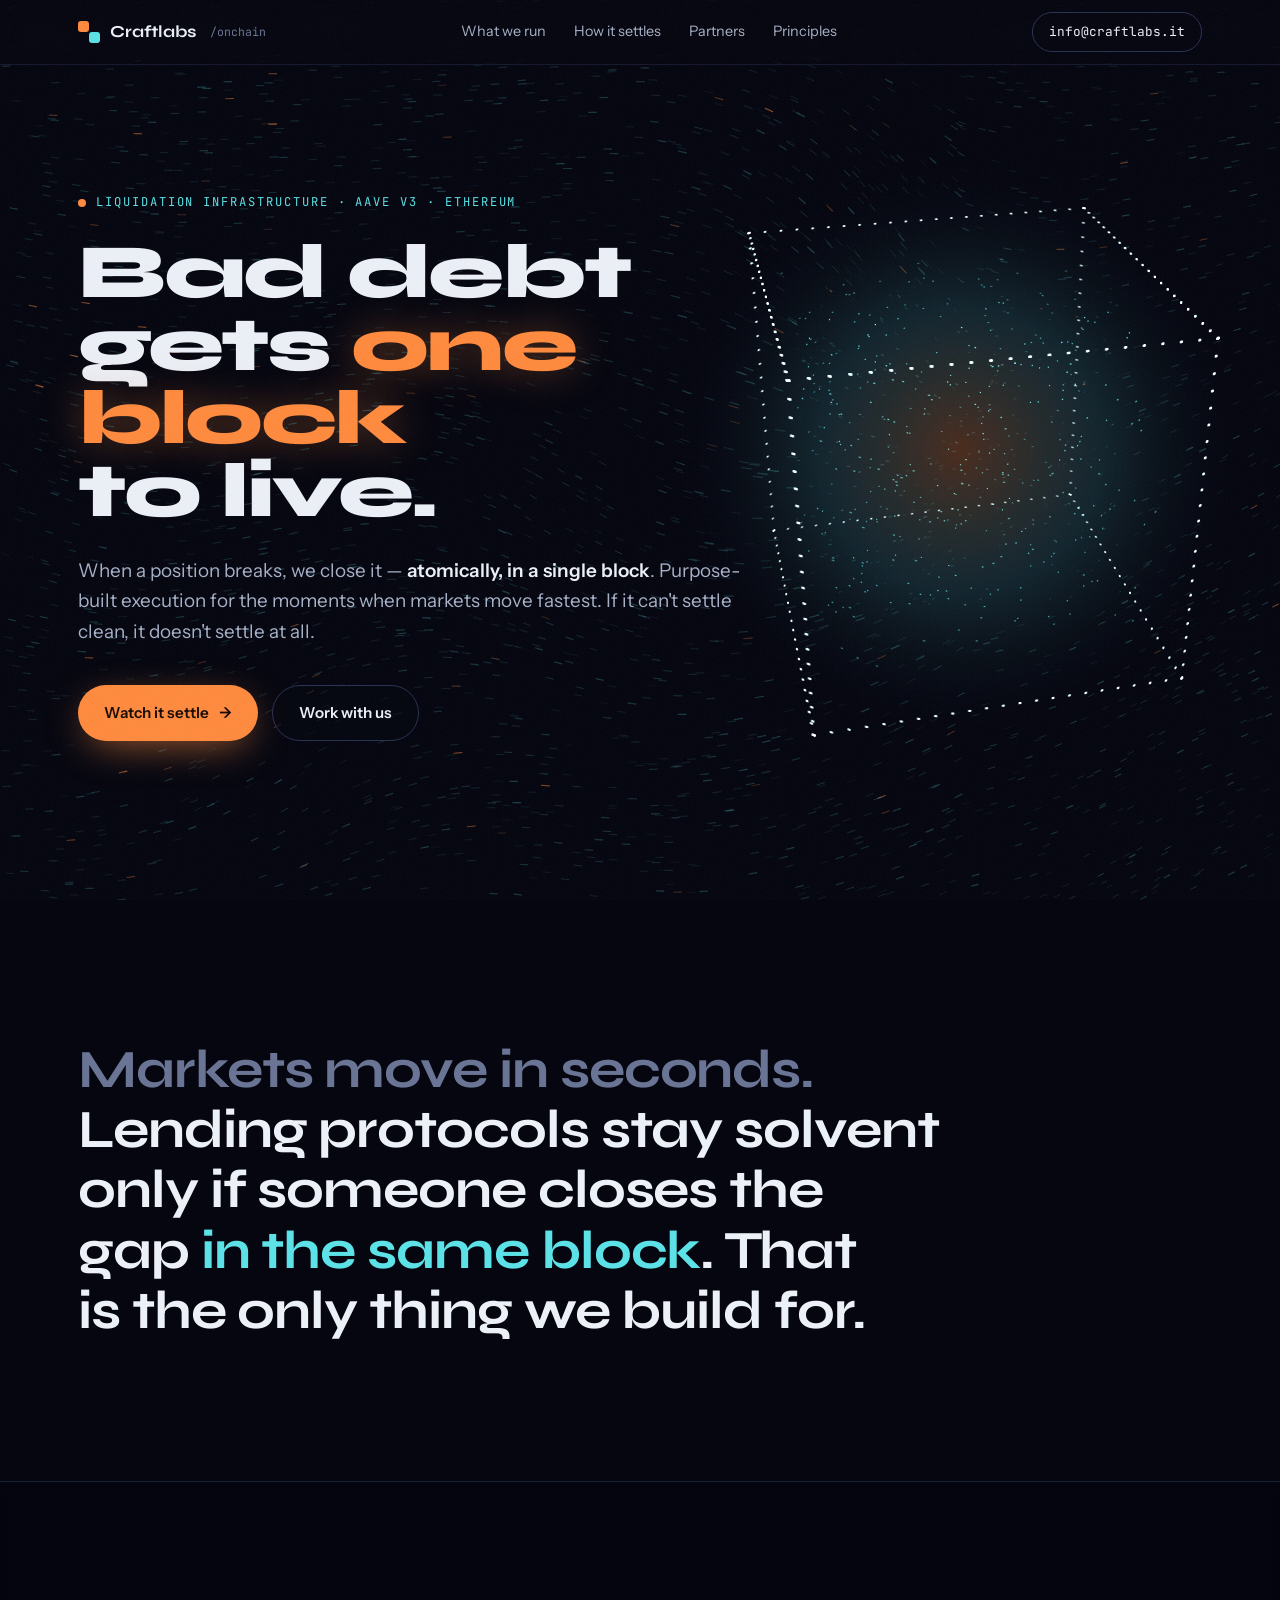
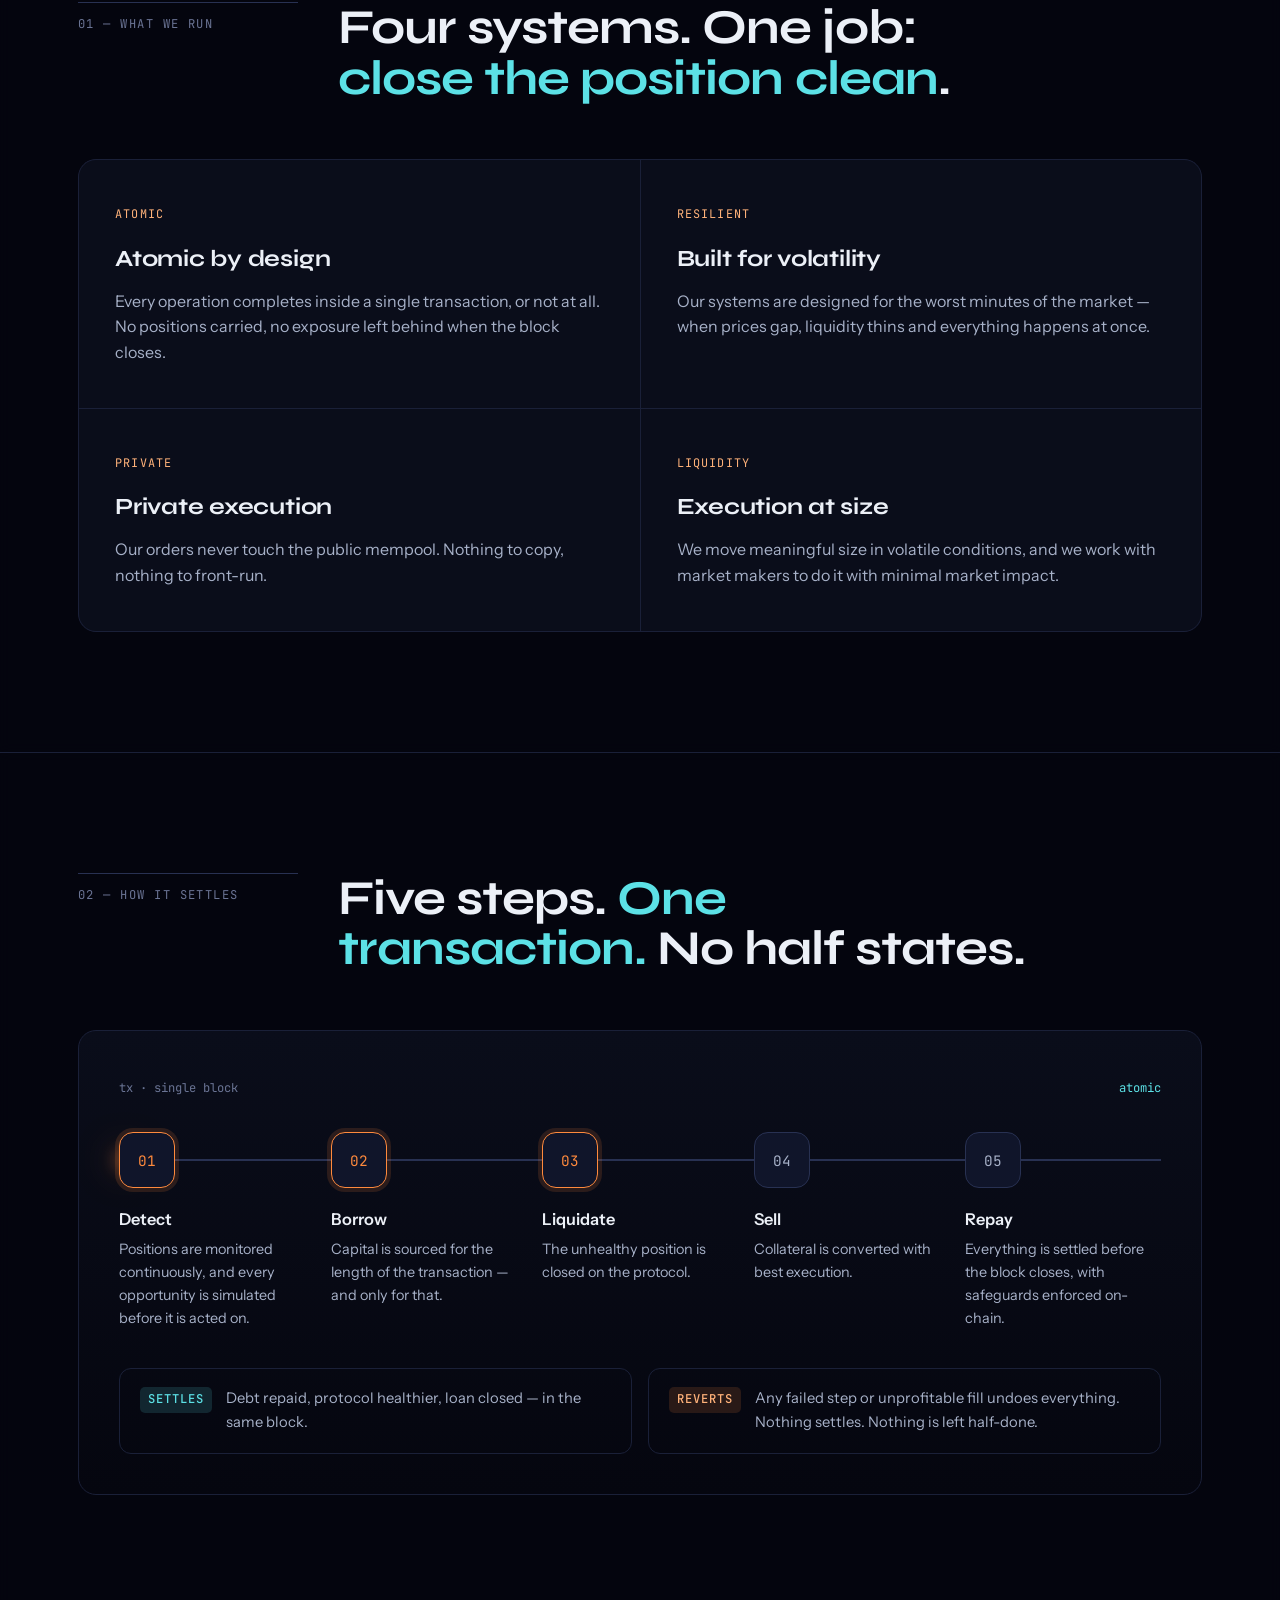
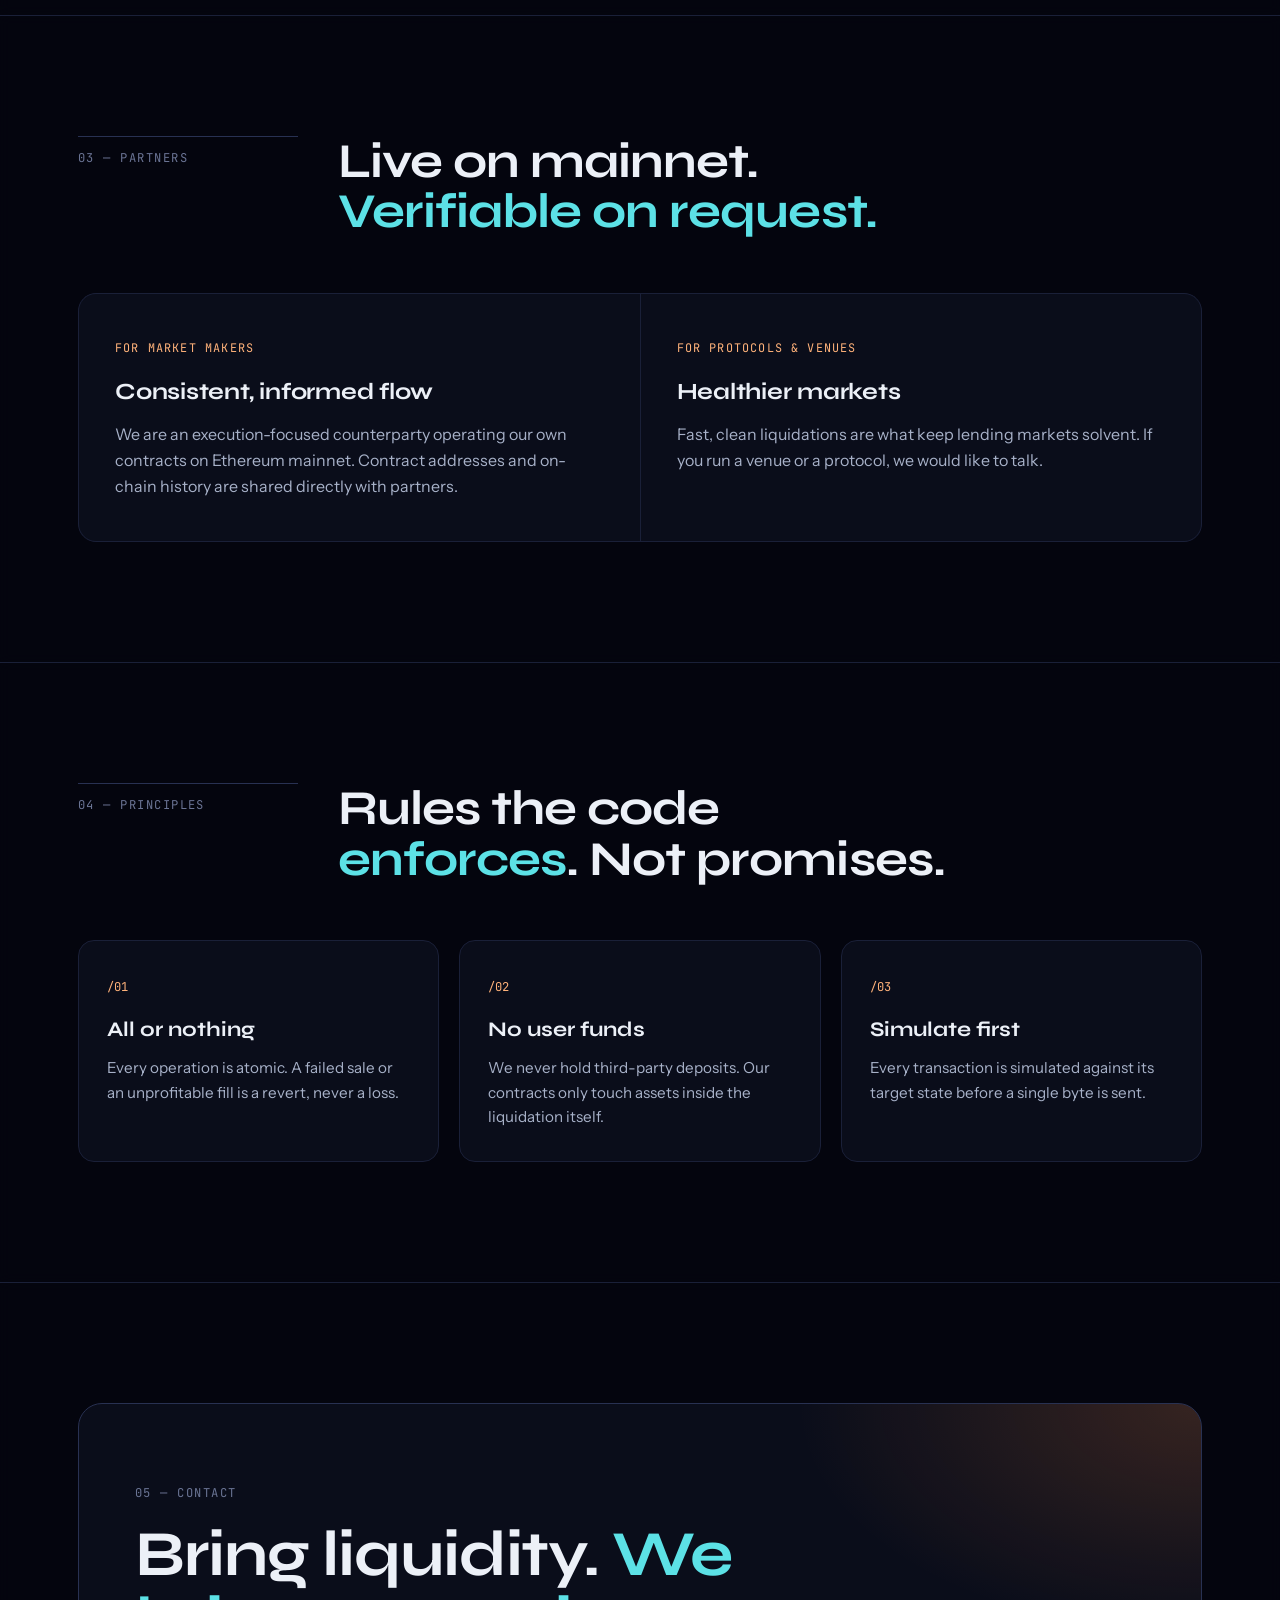
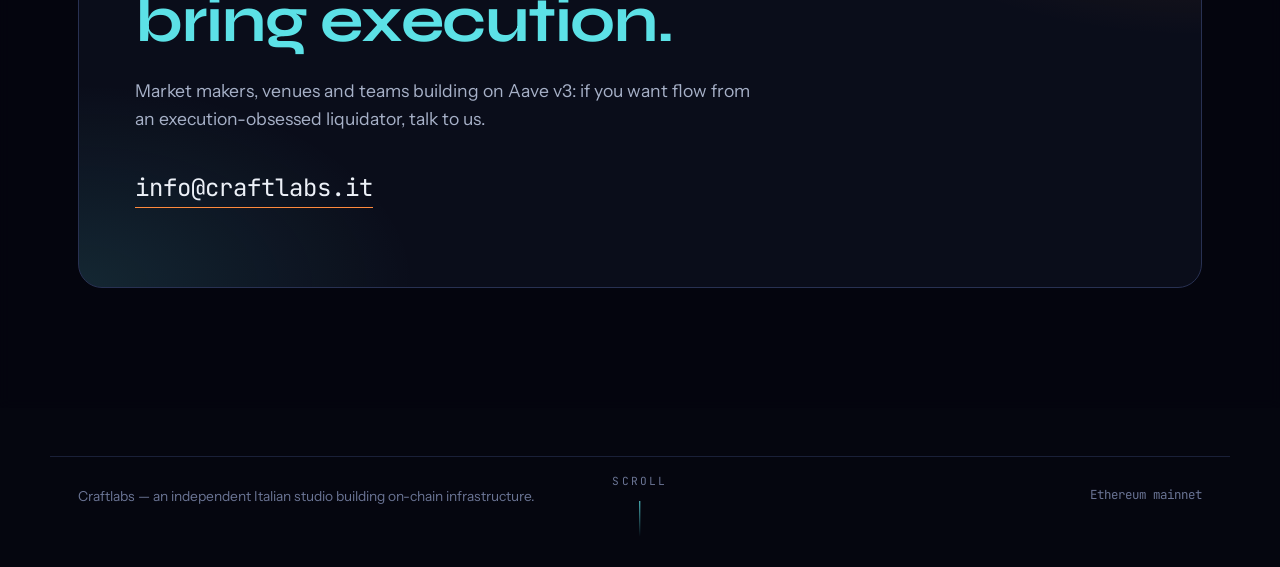
==== commit e157e910: "Site: keep the look, remove operational details and contract addresses (shared with partners on requ" ====
--- a/index.html
+++ b/index.html
@@ -175,7 +175,7 @@
     <div class="nav-links">
       <a href="#run">What we run</a>
       <a href="#anatomy">How it settles</a>
-      <a href="#contracts">Contracts</a>
+      <a href="#partners">Partners</a>
       <a href="#principles">Principles</a>
     </div>
     <a class="nav-cta" href="mailto:info@craftlabs.it">info@craftlabs.it</a>
@@ -188,10 +188,10 @@
       <div class="hero-in">
         <div class="eyebrow reveal d1"><span class="pulse"></span>Liquidation infrastructure · Aave v3 · Ethereum</div>
         <h1 class="reveal d2">Bad debt gets <span class="heat">one block</span> to live.</h1>
-        <p class="lede reveal d3">When a position breaks, we close it. Detect, borrow, liquidate, sell, repay — <b>one transaction, one block</b>. If it can't settle clean, it doesn't settle at all.</p>
+        <p class="lede reveal d3">When a position breaks, we close it — <b>atomically, in a single block</b>. Purpose-built execution for the moments when markets move fastest. If it can't settle clean, it doesn't settle at all.</p>
         <div class="hero-actions reveal d4">
           <a class="btn btn-heat" href="#anatomy">Watch it settle <span aria-hidden="true">→</span></a>
-          <a class="btn btn-ghost" href="#contracts">Read the contracts</a>
+          <a class="btn btn-ghost" href="#partners">Work with us</a>
         </div>
         <div class="head-block reveal d5" id="head" hidden><span>Ethereum head</span><b id="head-num">—</b><span id="head-age"></span></div>
       </div>
@@ -214,27 +214,23 @@
       <div class="caps sr">
         <article class="cap">
           <span class="cap-k">ATOMIC</span>
-          <h3>Flash-funded liquidations</h3>
-          <p>Repayment, seizure and sale happen inside one transaction, funded by a flash loan and repaid before the block closes. No inventory. No exposure left behind.</p>
-          <div class="chips"><span class="chip">flash loans</span><span class="chip">zero inventory</span></div>
-        </article>
-        <article class="cap">
-          <span class="cap-k">BATCHED</span>
-          <h3>Many positions, one shot</h3>
-          <p>When a price move tips several positions at once, we take them together — each isolated, so one failure never sinks the batch.</p>
-          <div class="chips"><span class="chip">per-position isolation</span></div>
+          <h3>Atomic by design</h3>
+          <p>Every operation completes inside a single transaction, or not at all. No positions carried, no exposure left behind when the block closes.</p>
+        </article>
+        <article class="cap">
+          <span class="cap-k">RESILIENT</span>
+          <h3>Built for volatility</h3>
+          <p>Our systems are designed for the worst minutes of the market — when prices gap, liquidity thins and everything happens at once.</p>
         </article>
         <article class="cap">
           <span class="cap-k">PRIVATE</span>
-          <h3>Order flow off the public mempool</h3>
-          <p>Bundles go out privately through Flashbots and MEV-Share, including the Chainlink SVR oracle-update auctions. Nothing to front-run.</p>
-          <div class="chips"><span class="chip">Flashbots</span><span class="chip">MEV-Share</span><span class="chip">Chainlink SVR</span></div>
-        </article>
-        <article class="cap">
-          <span class="cap-k">ROUTED</span>
-          <h3>Size, split across venues</h3>
-          <p>Large collateral is never dumped into a single pool. It is sliced across pools and venues for best execution — and RFQ market-maker liquidity is being wired in for size.</p>
-          <div class="chips"><span class="chip">Uniswap v3 / v4</span><span class="chip">Curve</span><span class="chip">aggregators</span><span class="chip">RFQ</span></div>
+          <h3>Private execution</h3>
+          <p>Our orders never touch the public mempool. Nothing to copy, nothing to front-run.</p>
+        </article>
+        <article class="cap">
+          <span class="cap-k">LIQUIDITY</span>
+          <h3>Execution at size</h3>
+          <p>We move meaningful size in volatile conditions, and we work with market makers to do it with minimal market impact.</p>
         </article>
       </div>
     </div>
@@ -250,11 +246,11 @@
         <div class="block-frame"><span>tx · single block</span><span id="anat-label">atomic</span></div>
         <div class="track">
           <span class="runner" aria-hidden="true"></span>
-          <div class="step"><div class="node">01</div><h4>Detect</h4><p>Health factors and oracle updates are tracked; every candidate is simulated against the state it will hit.</p></div>
-          <div class="step"><div class="node">02</div><h4>Borrow</h4><p>The debt asset is flash-borrowed for the length of the transaction.</p></div>
-          <div class="step"><div class="node">03</div><h4>Liquidate</h4><p>The position is liquidated on Aave v3 and the collateral lands in our contract.</p></div>
-          <div class="step"><div class="node">04</div><h4>Sell</h4><p>Collateral is sold for the debt asset, sized from the balance actually received.</p></div>
-          <div class="step"><div class="node">05</div><h4>Repay</h4><p>The flash loan is repaid and a minimum profit is enforced on-chain.</p></div>
+          <div class="step"><div class="node">01</div><h4>Detect</h4><p>Positions are monitored continuously, and every opportunity is simulated before it is acted on.</p></div>
+          <div class="step"><div class="node">02</div><h4>Borrow</h4><p>Capital is sourced for the length of the transaction — and only for that.</p></div>
+          <div class="step"><div class="node">03</div><h4>Liquidate</h4><p>The unhealthy position is closed on the protocol.</p></div>
+          <div class="step"><div class="node">04</div><h4>Sell</h4><p>Collateral is converted with best execution.</p></div>
+          <div class="step"><div class="node">05</div><h4>Repay</h4><p>Everything is settled before the block closes, with safeguards enforced on-chain.</p></div>
         </div>
         <div class="outcome">
           <div class="out ok"><b>Settles</b><span>Debt repaid, protocol healthier, loan closed — in the same block.</span></div>
@@ -264,21 +260,23 @@
     </div>
   </section>
 
-  <section id="contracts" class="panel">
+  <section id="partners" class="panel">
     <div class="wrap">
       <div class="sec-head sr">
-        <div class="sec-tag">03 — Contracts</div>
-        <h2>On mainnet. <em>Don't trust us — verify.</em></h2>
-      </div>
-      <div class="contracts sr">
-        <a class="contract" href="https://etherscan.io/address/0xF76ec682dd8271788755117e83A1F681b84a43be" target="_blank" rel="noopener">
-          <span class="name">Liquidator<small>Single-position liquidation and settlement</small></span>
-          <span class="addr">0xF76ec682dd8271788755117e83A1F681b84a43be</span><span class="arrow" aria-hidden="true">↗</span>
-        </a>
-        <a class="contract" href="https://etherscan.io/address/0x911b4d96779511ff47e2c1c2aa1c77085683e2e6" target="_blank" rel="noopener">
-          <span class="name">Batch liquidator<small>Several positions in one transaction</small></span>
-          <span class="addr">0x911b4d96779511ff47e2c1c2aa1c77085683e2e6</span><span class="arrow" aria-hidden="true">↗</span>
-        </a>
+        <div class="sec-tag">03 — Partners</div>
+        <h2>Live on mainnet. <em>Verifiable on request.</em></h2>
+      </div>
+      <div class="caps sr" style="grid-template-columns:1fr 1fr">
+        <article class="cap">
+          <span class="cap-k">FOR MARKET MAKERS</span>
+          <h3>Consistent, informed flow</h3>
+          <p>We are an execution-focused counterparty operating our own contracts on Ethereum mainnet. Contract addresses and on-chain history are shared directly with partners.</p>
+        </article>
+        <article class="cap">
+          <span class="cap-k">FOR PROTOCOLS &amp; VENUES</span>
+          <h3>Healthier markets</h3>
+          <p>Fast, clean liquidations are what keep lending markets solvent. If you run a venue or a protocol, we would like to talk.</p>
+        </article>
       </div>
     </div>
   </section>
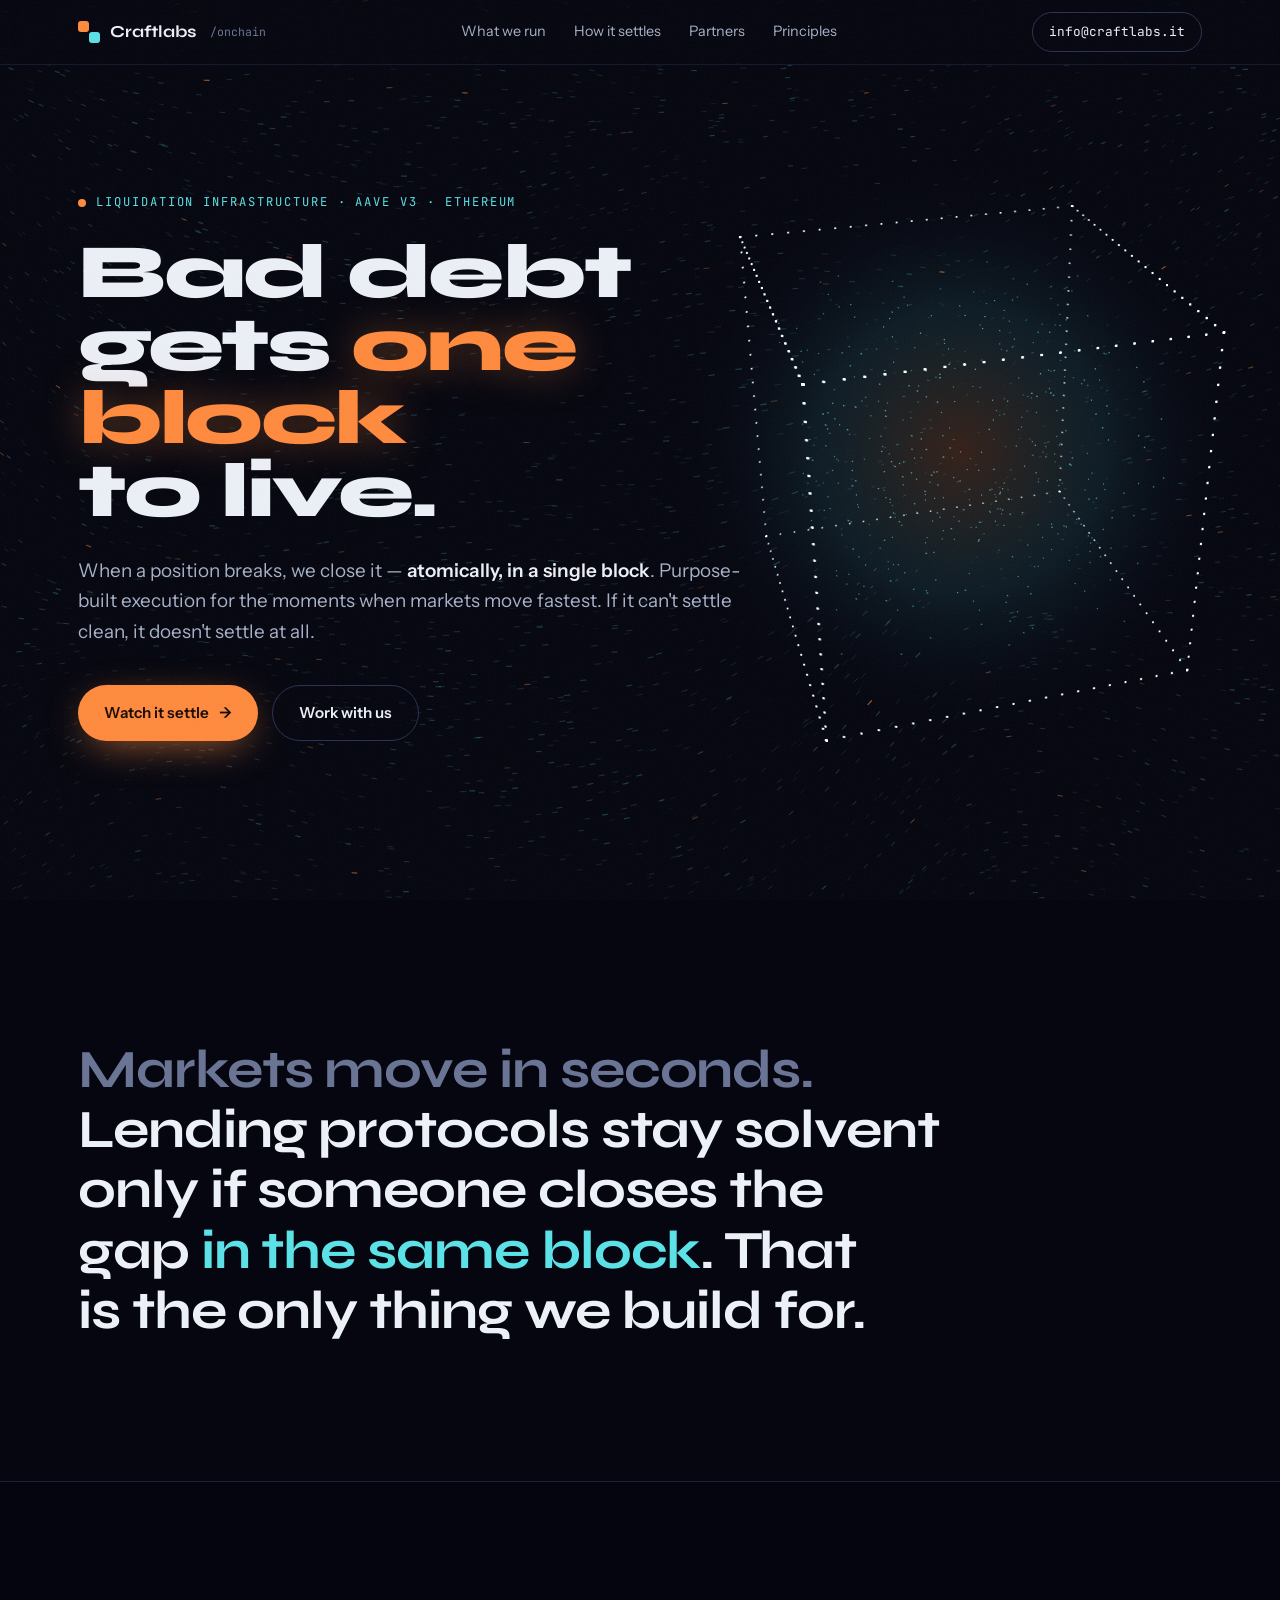
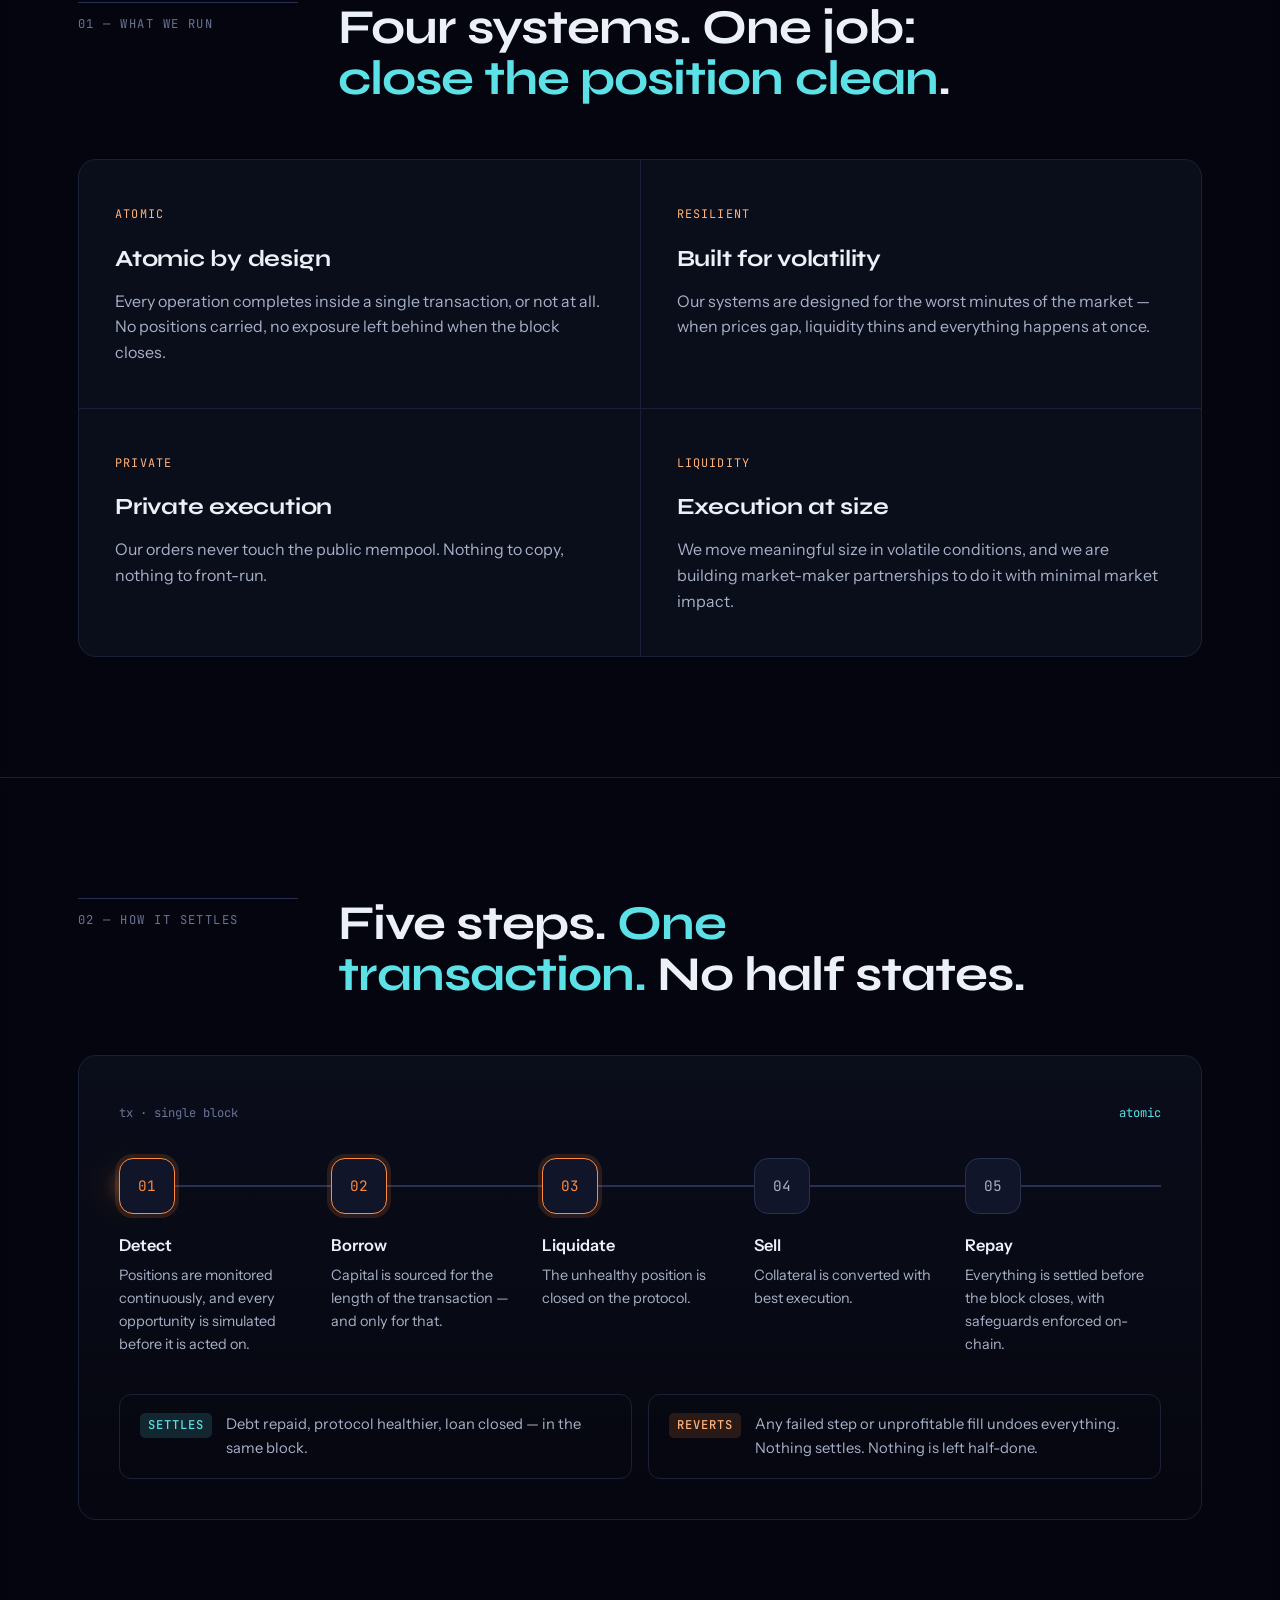
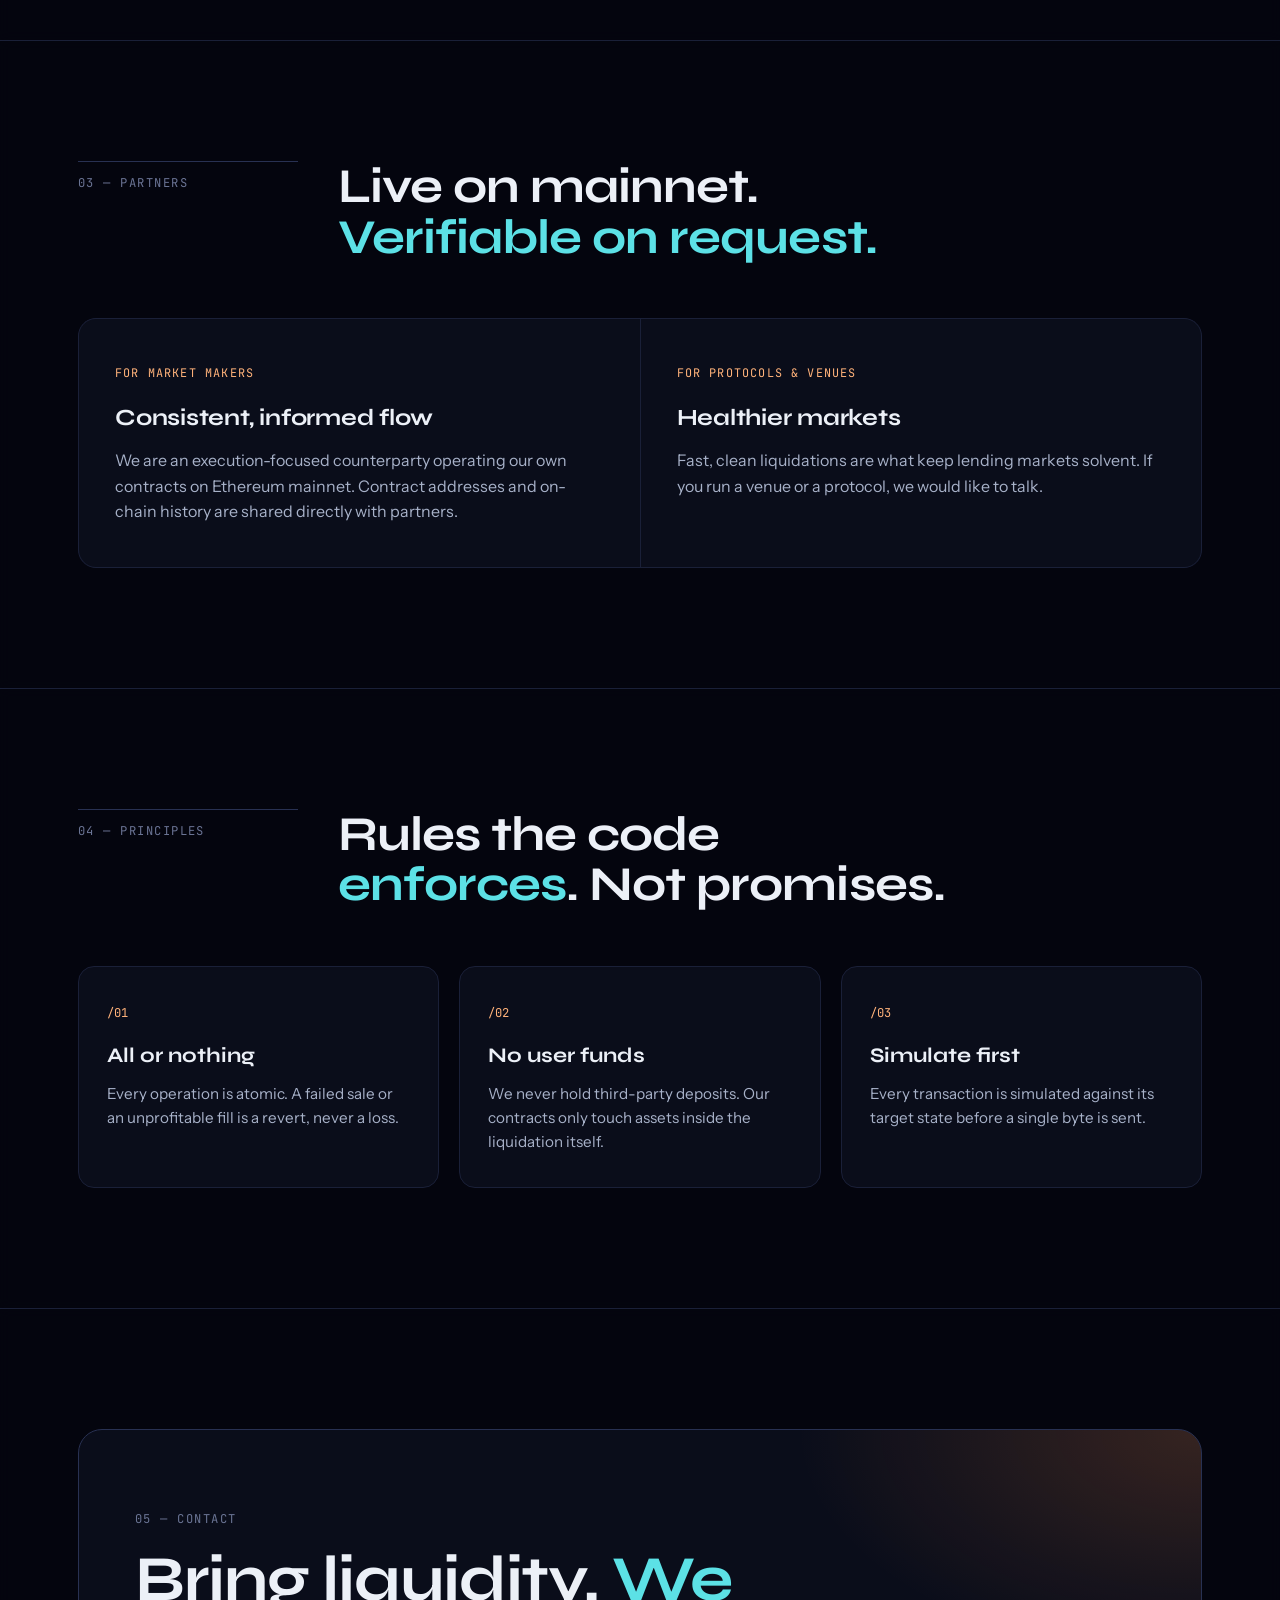
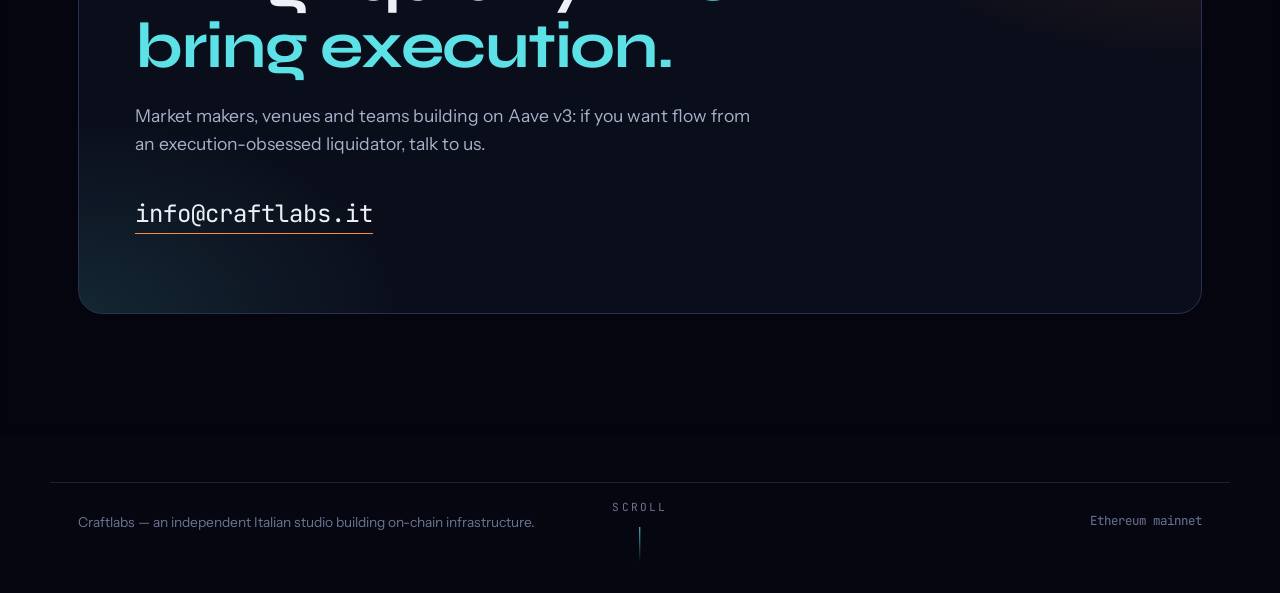
==== commit 72600c9a: "Site: market-maker partnerships stated as in progress Co-Authored-By: Claude Opus 5.5 <noreply@anthr" ====
--- a/index.html
+++ b/index.html
@@ -230,7 +230,7 @@
         <article class="cap">
           <span class="cap-k">LIQUIDITY</span>
           <h3>Execution at size</h3>
-          <p>We move meaningful size in volatile conditions, and we work with market makers to do it with minimal market impact.</p>
+          <p>We move meaningful size in volatile conditions, and we are building market-maker partnerships to do it with minimal market impact.</p>
         </article>
       </div>
     </div>
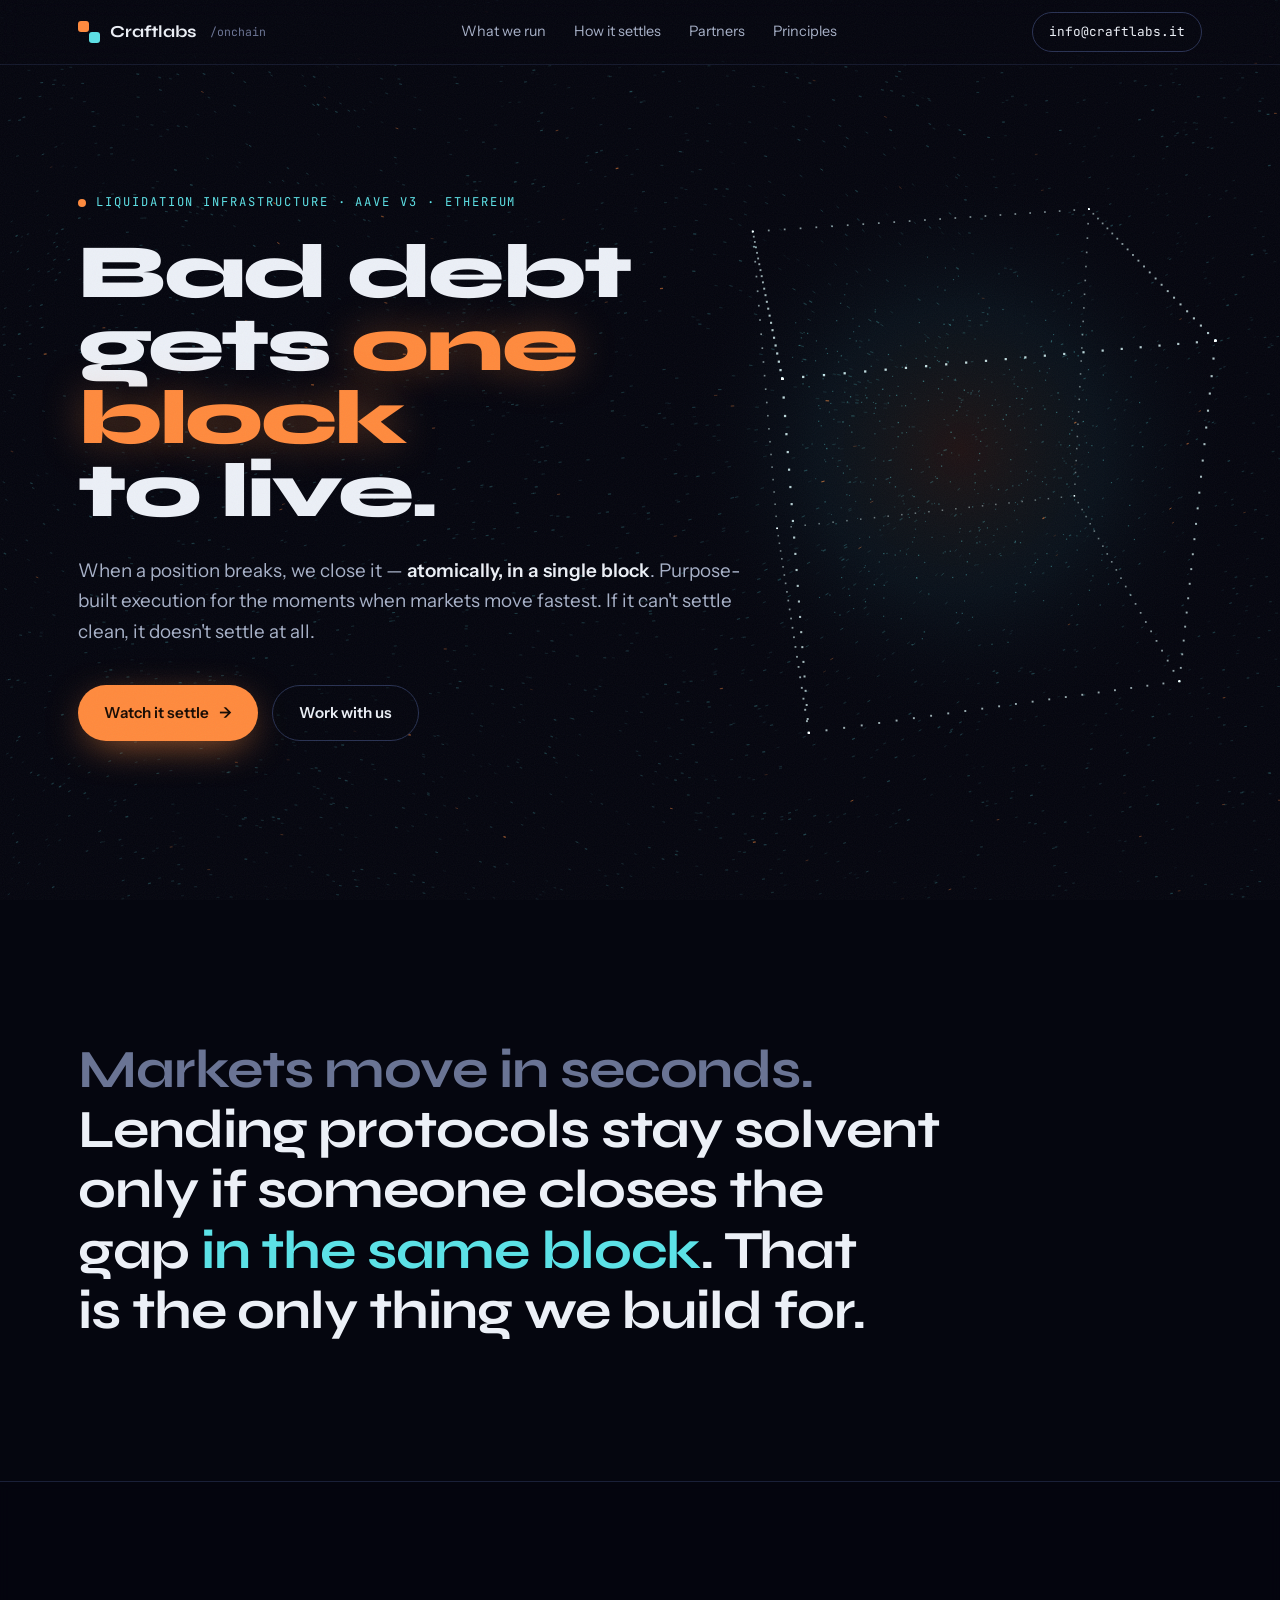
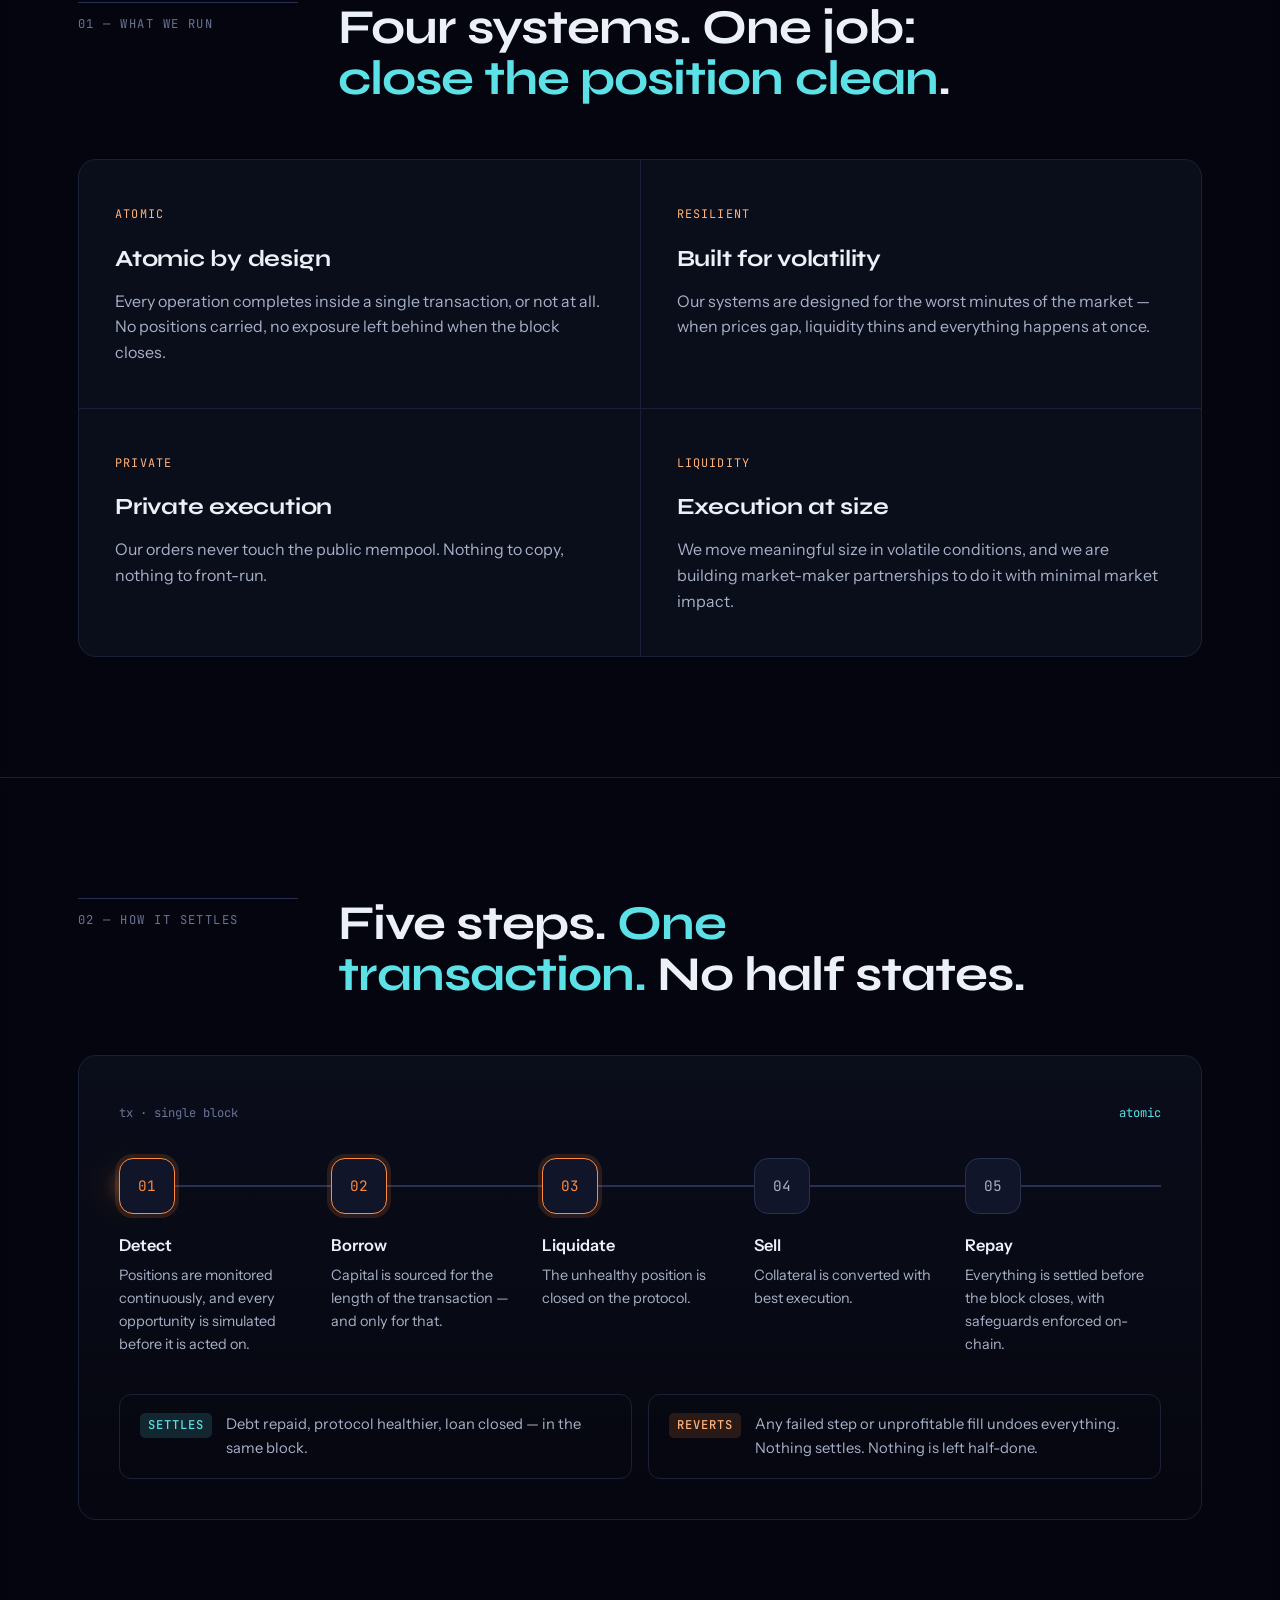
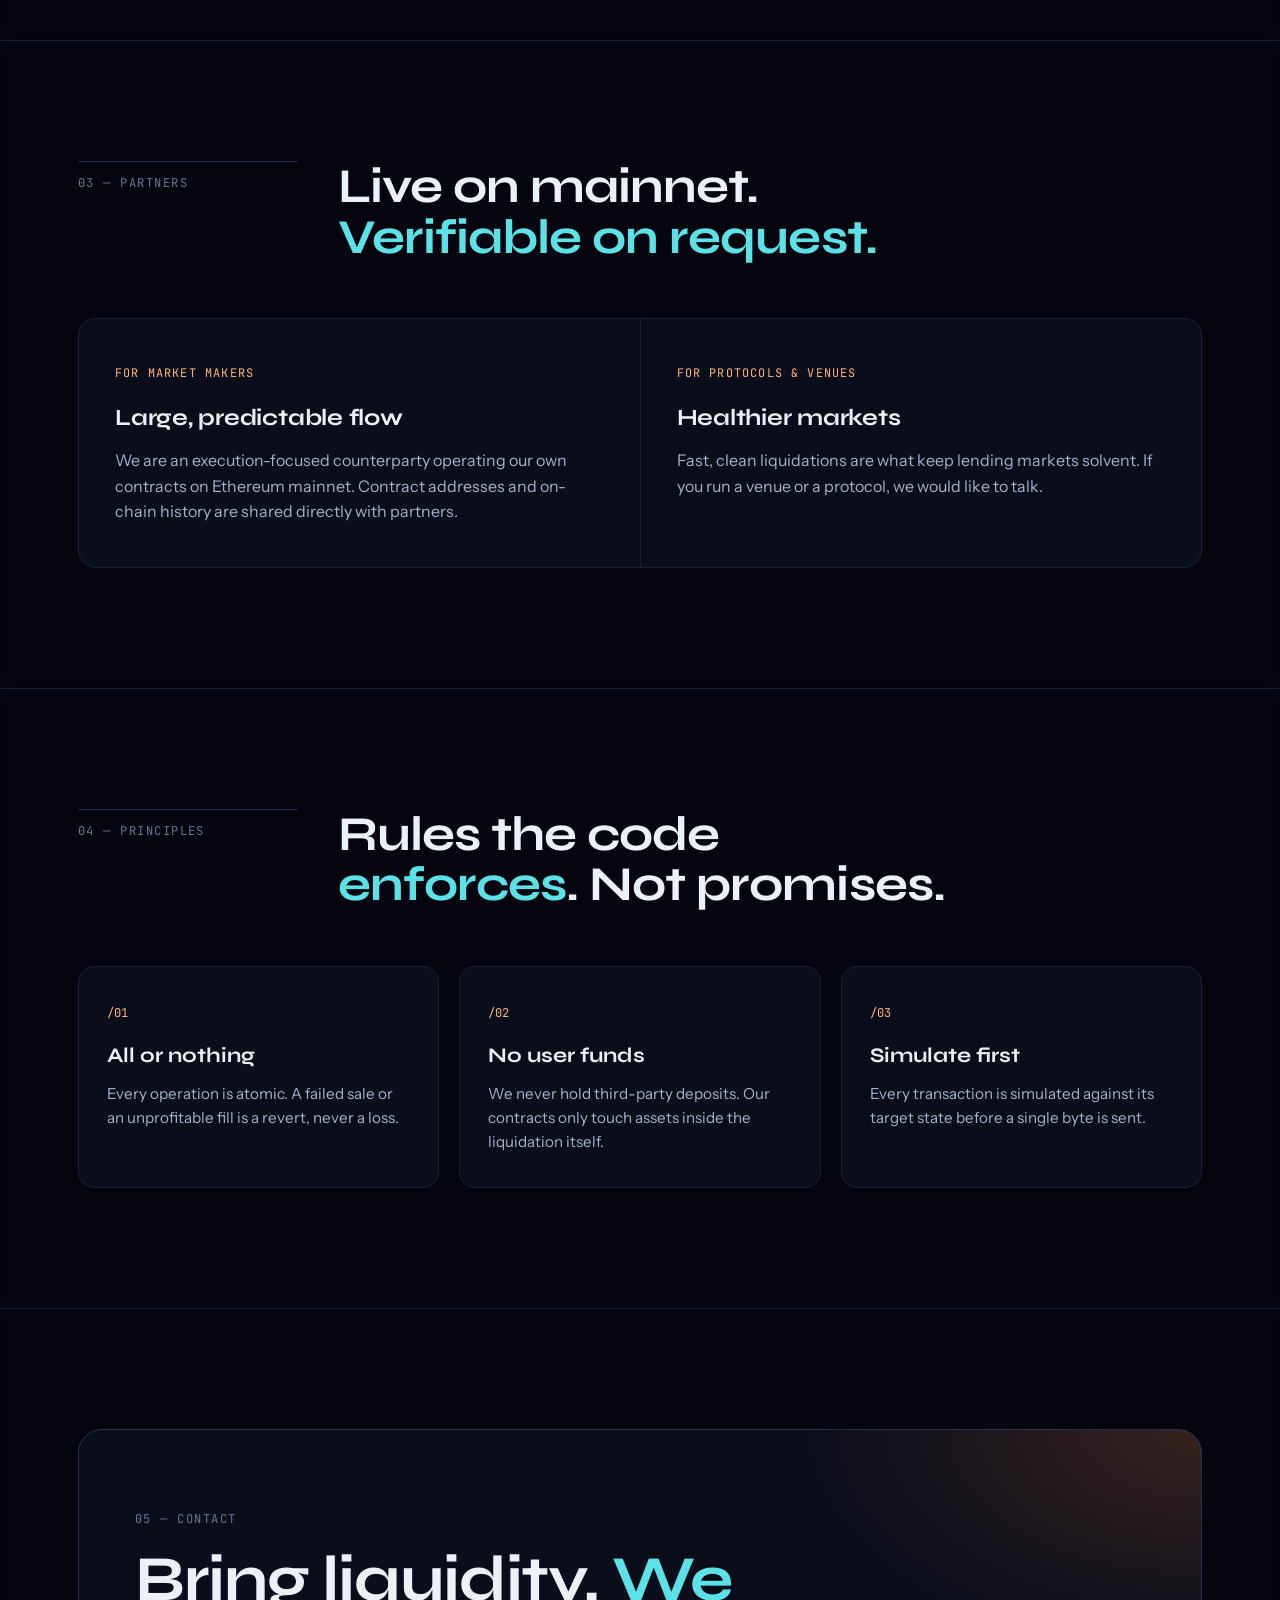
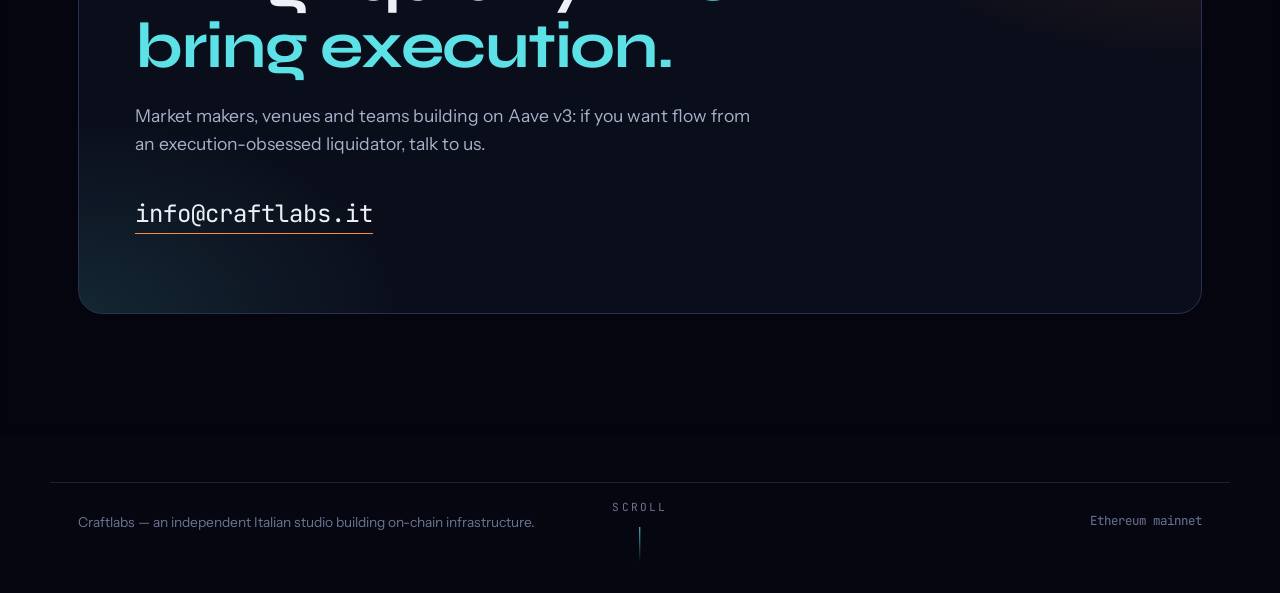
==== commit c2d3234a: "Site: market-maker card wording Co-Authored-By: Claude Opus 5.5 <noreply@anthropic.com>" ====
--- a/index.html
+++ b/index.html
@@ -269,7 +269,7 @@
       <div class="caps sr" style="grid-template-columns:1fr 1fr">
         <article class="cap">
           <span class="cap-k">FOR MARKET MAKERS</span>
-          <h3>Consistent, informed flow</h3>
+          <h3>Large, predictable flow</h3>
           <p>We are an execution-focused counterparty operating our own contracts on Ethereum mainnet. Contract addresses and on-chain history are shared directly with partners.</p>
         </article>
         <article class="cap">
